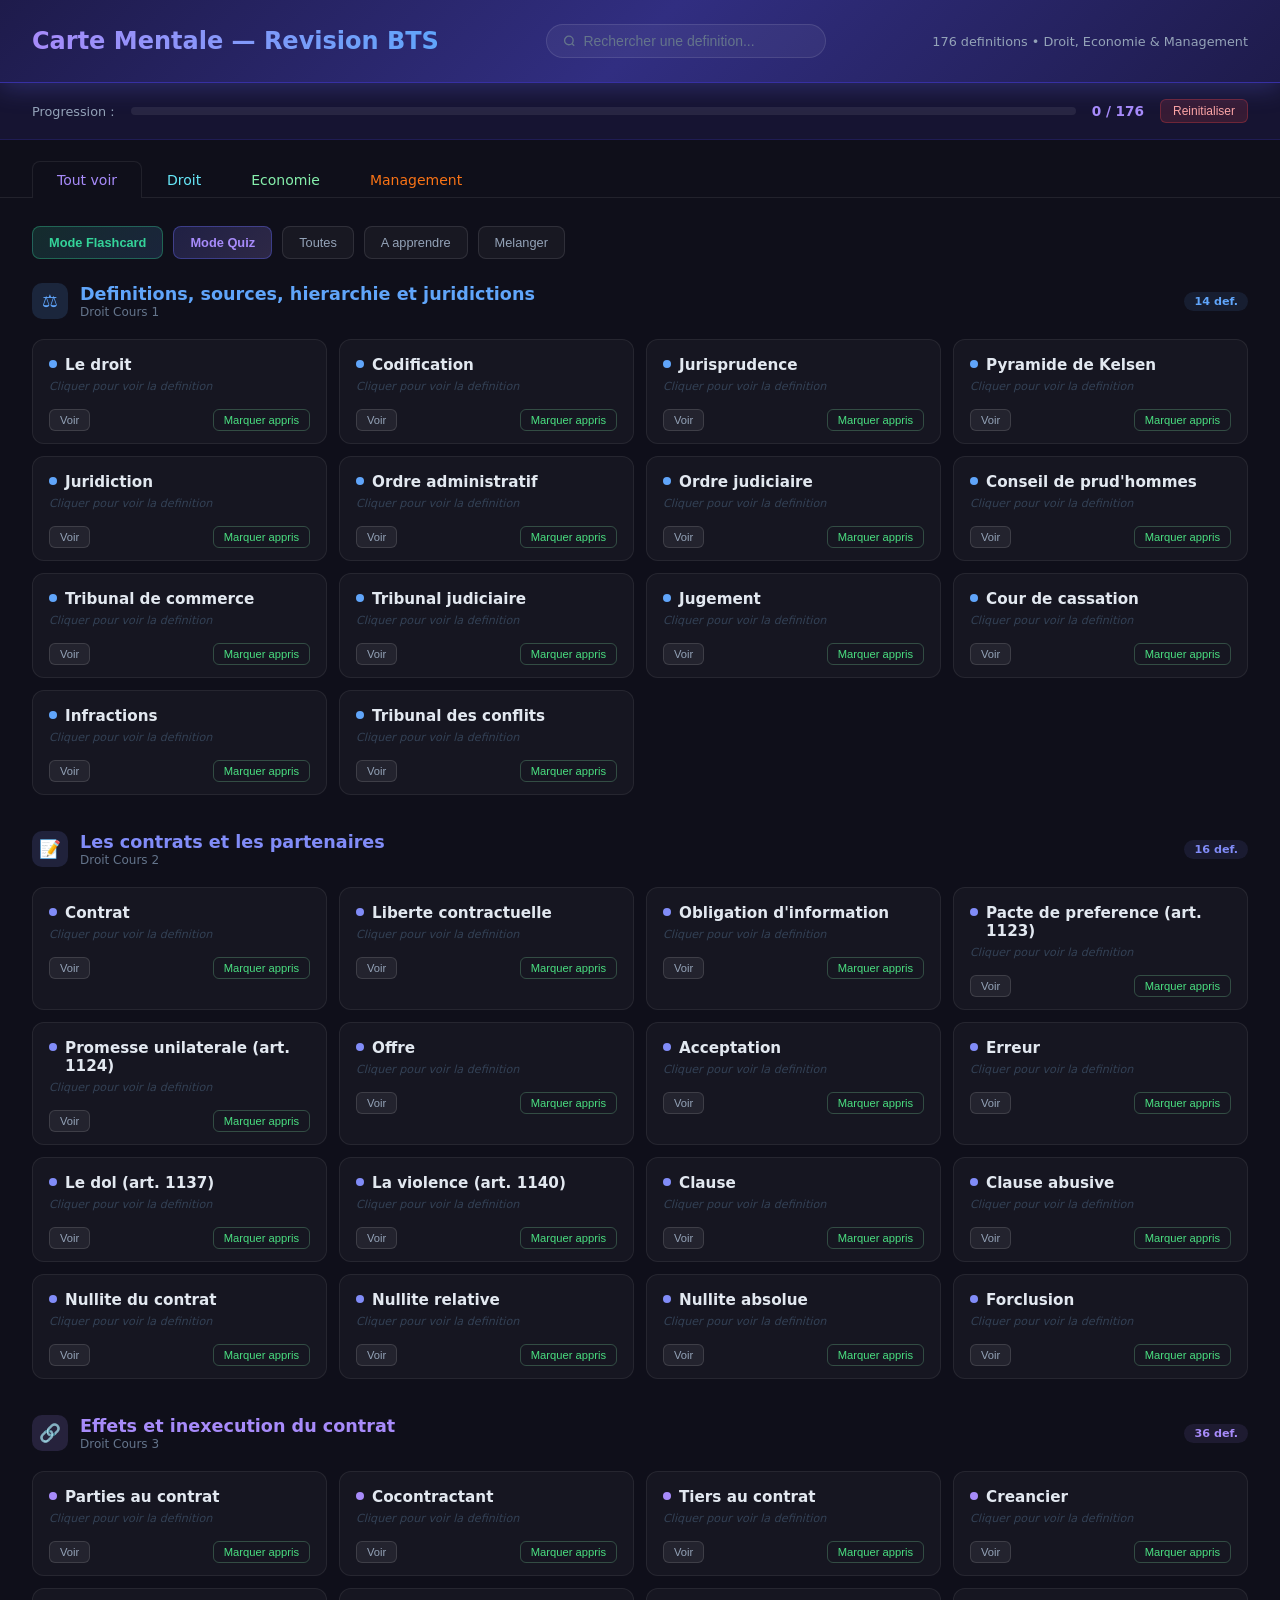
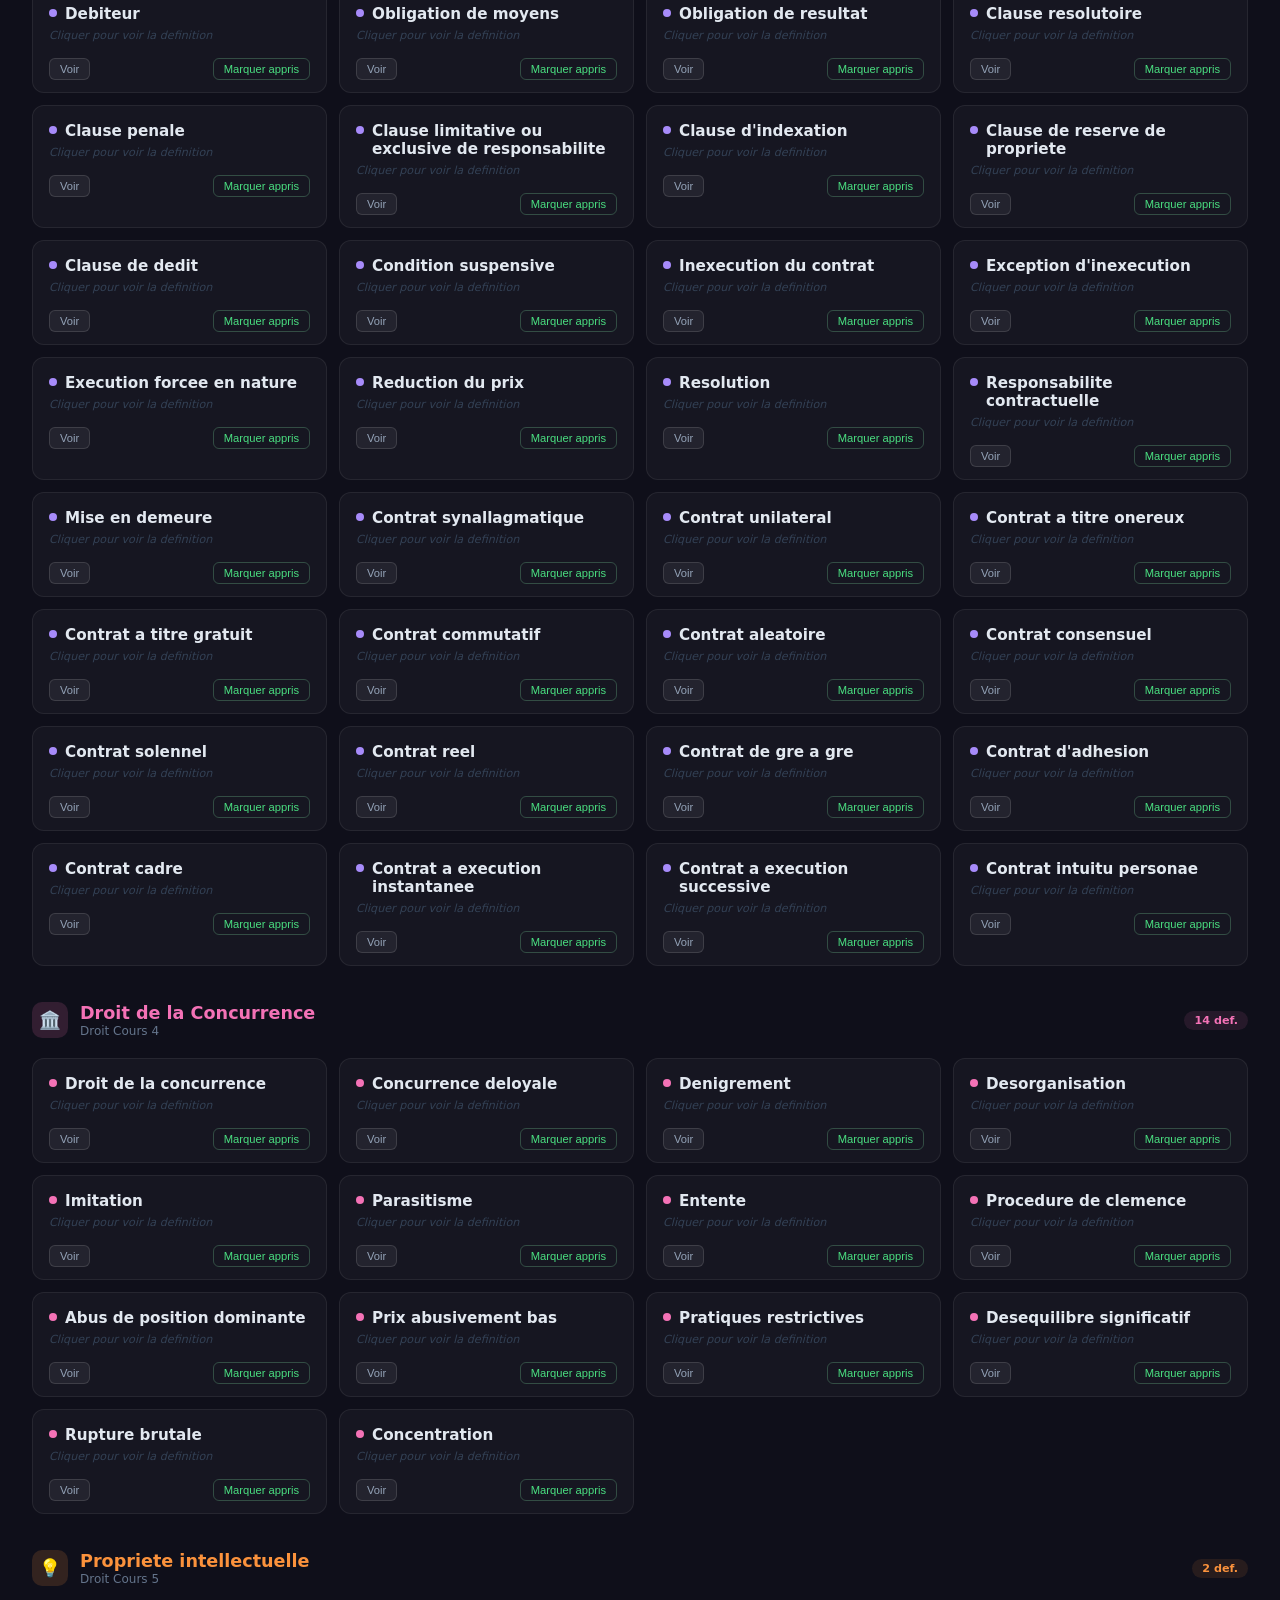
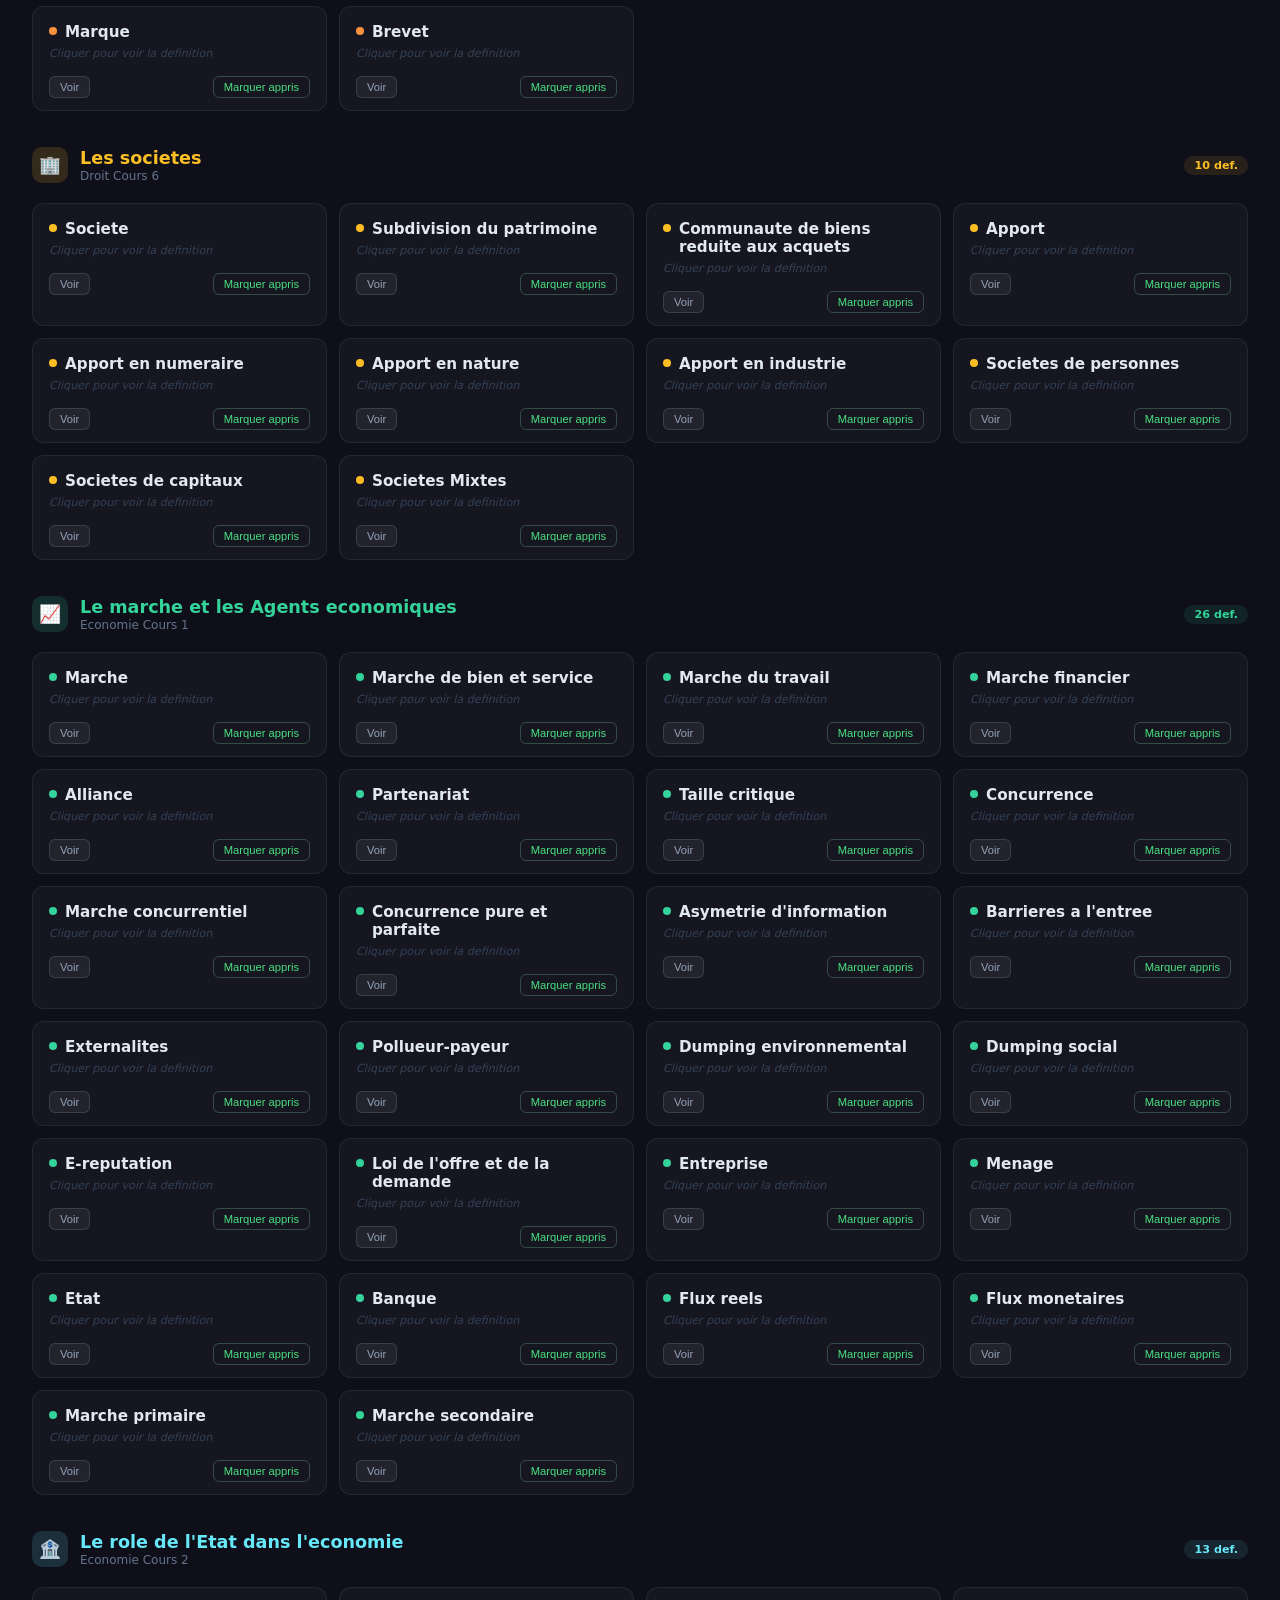
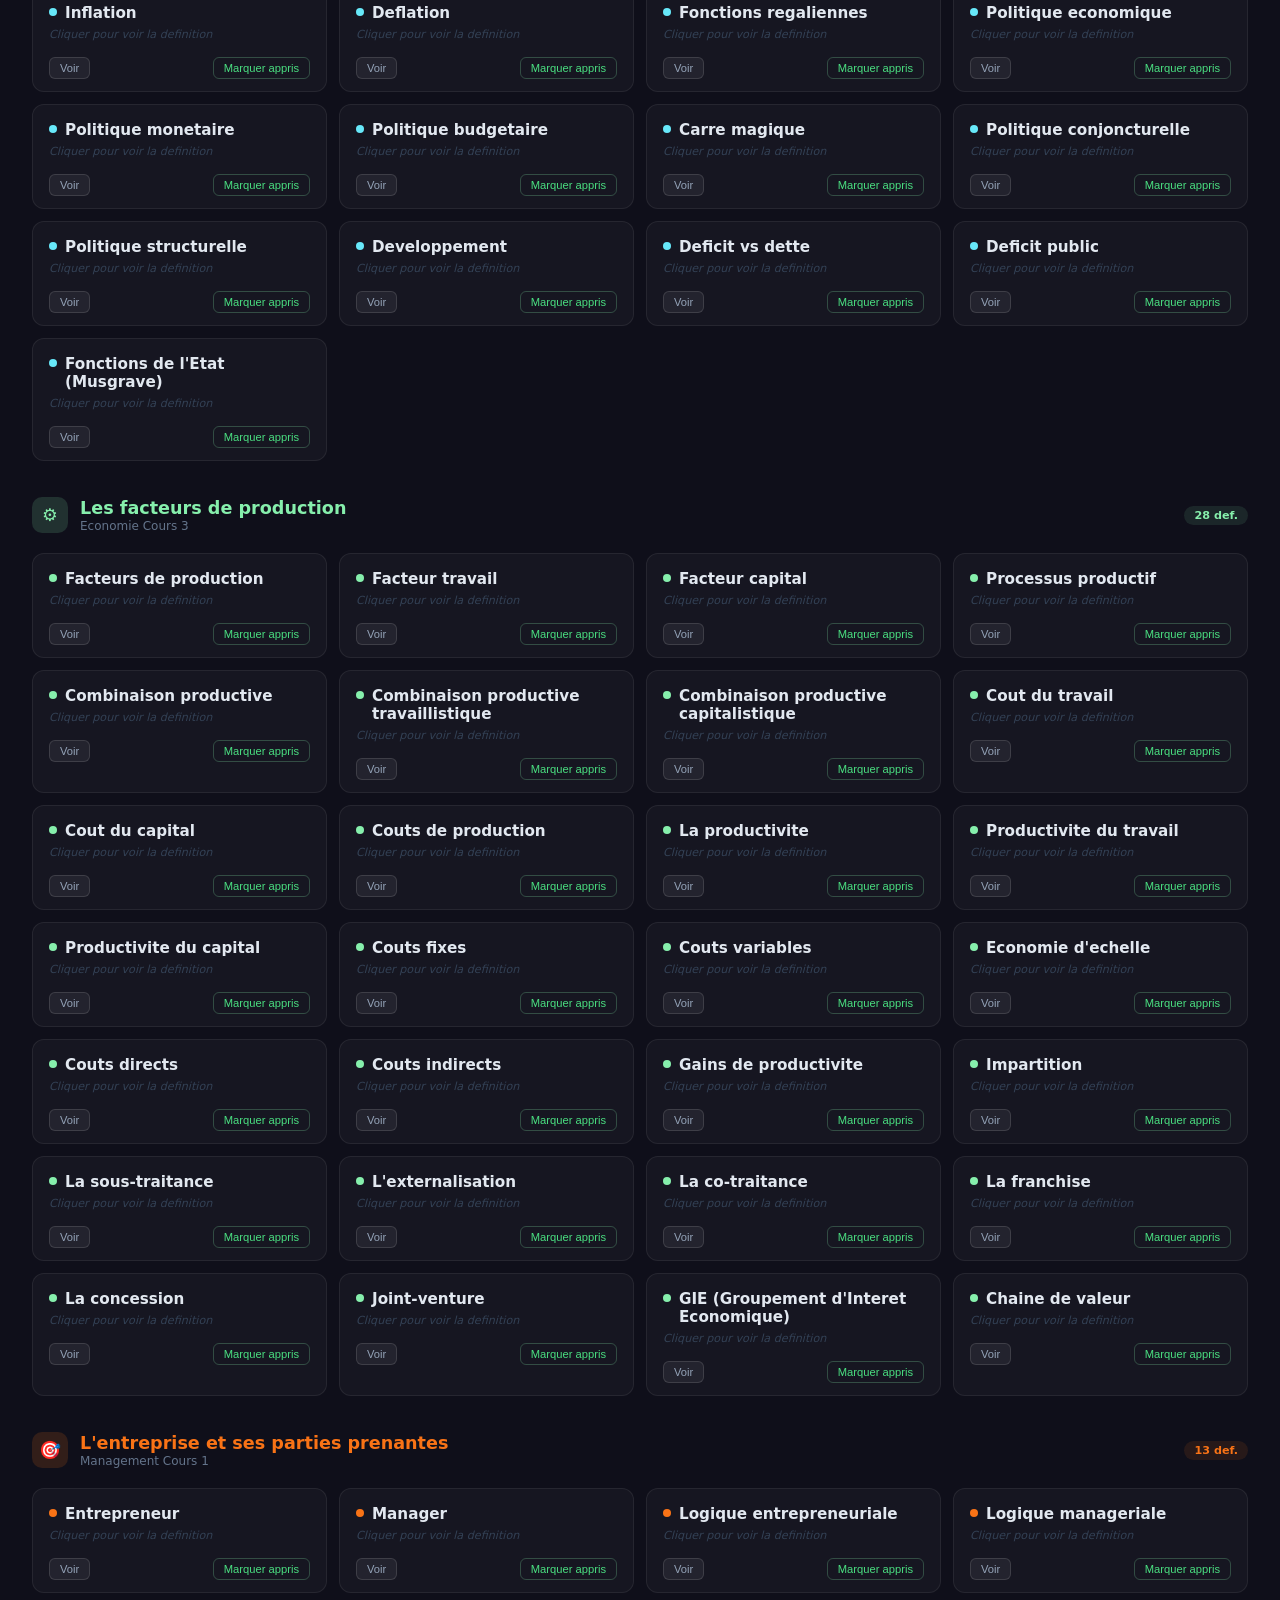
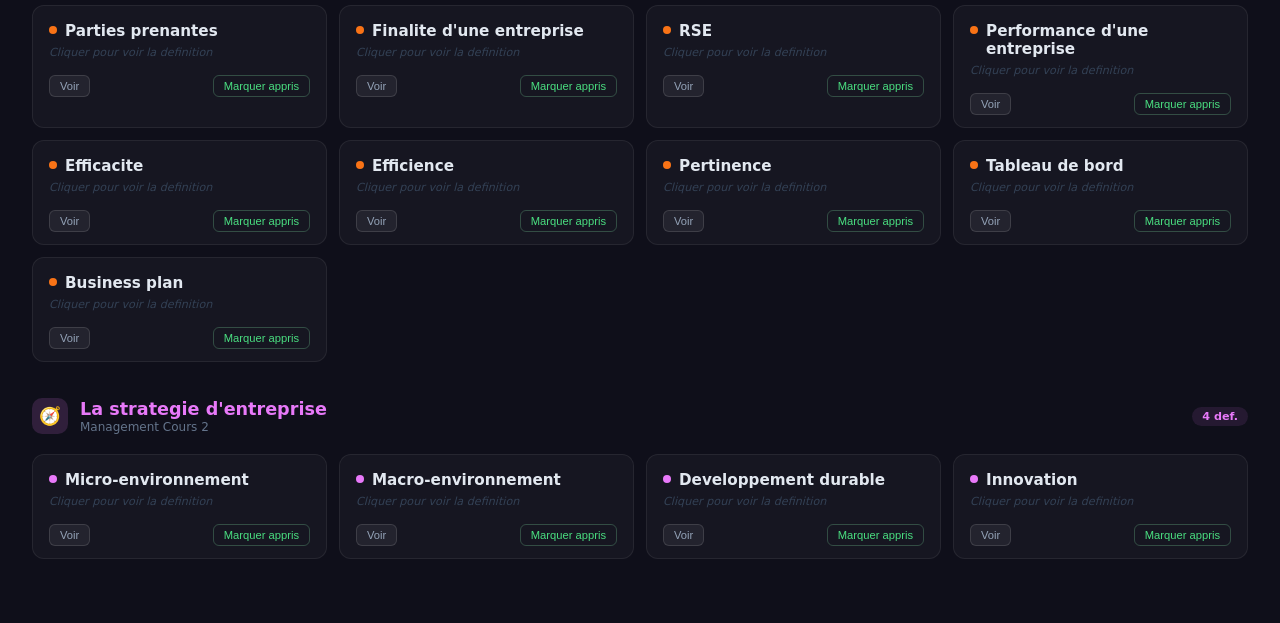
==== index.html @ fcd881ef "Replace all definitions with full 176-def set from PDF (Droit C1-C6, Eco C1-C3, Management C1-C2)" ====
<!DOCTYPE html>
<html lang="fr">
<head>
<meta charset="UTF-8">
<meta name="viewport" content="width=device-width, initial-scale=1.0">
<title>Carte Mentale - Révision</title>
<style>
  * { margin: 0; padding: 0; box-sizing: border-box; }

  body {
    font-family: 'Segoe UI', system-ui, sans-serif;
    background: #0f0f1a;
    color: #e2e8f0;
    min-height: 100vh;
    overflow-x: hidden;
  }

  /* HEADER */
  header {
    background: linear-gradient(135deg, #1e1b4b 0%, #312e81 50%, #1e1b4b 100%);
    padding: 24px 32px;
    border-bottom: 1px solid #3730a3;
    display: flex;
    align-items: center;
    justify-content: space-between;
    position: sticky;
    top: 0;
    z-index: 100;
    box-shadow: 0 4px 24px rgba(99,102,241,0.3);
  }

  header h1 {
    font-size: 1.5rem;
    font-weight: 700;
    background: linear-gradient(90deg, #a78bfa, #60a5fa);
    -webkit-background-clip: text;
    -webkit-text-fill-color: transparent;
    background-clip: text;
  }

  .header-meta {
    font-size: 0.8rem;
    color: #94a3b8;
  }

  .search-bar {
    display: flex;
    align-items: center;
    gap: 8px;
    background: rgba(255,255,255,0.05);
    border: 1px solid rgba(255,255,255,0.1);
    border-radius: 999px;
    padding: 8px 16px;
    width: 280px;
  }

  .search-bar input {
    background: none;
    border: none;
    outline: none;
    color: #e2e8f0;
    font-size: 0.875rem;
    width: 100%;
  }

  .search-bar input::placeholder { color: #64748b; }

  /* PROGRESS BAR */
  .progress-section {
    background: rgba(30,27,75,0.5);
    padding: 16px 32px;
    border-bottom: 1px solid rgba(55,48,163,0.3);
    display: flex;
    align-items: center;
    gap: 16px;
    flex-wrap: wrap;
  }

  .progress-label { font-size: 0.8rem; color: #94a3b8; white-space: nowrap; }

  .progress-bar-wrap {
    flex: 1;
    background: rgba(255,255,255,0.08);
    border-radius: 999px;
    height: 8px;
    min-width: 120px;
  }

  .progress-bar-fill {
    height: 100%;
    border-radius: 999px;
    background: linear-gradient(90deg, #6366f1, #a78bfa);
    transition: width 0.4s ease;
    width: 0%;
  }

  .progress-count {
    font-size: 0.85rem;
    font-weight: 600;
    color: #a78bfa;
    white-space: nowrap;
  }

  .btn-reset {
    background: rgba(239,68,68,0.15);
    border: 1px solid rgba(239,68,68,0.3);
    color: #fca5a5;
    font-size: 0.75rem;
    padding: 4px 12px;
    border-radius: 6px;
    cursor: pointer;
    transition: all 0.2s;
  }

  .btn-reset:hover { background: rgba(239,68,68,0.3); }

  /* TABS */
  .tabs {
    display: flex;
    gap: 0;
    padding: 20px 32px 0;
    border-bottom: 1px solid rgba(255,255,255,0.08);
  }

  .tab {
    padding: 10px 24px;
    font-size: 0.875rem;
    font-weight: 500;
    cursor: pointer;
    border-radius: 8px 8px 0 0;
    color: #64748b;
    border: 1px solid transparent;
    border-bottom: none;
    transition: all 0.2s;
    position: relative;
    bottom: -1px;
  }

  .tab:hover { color: #94a3b8; }

  .tab.active {
    background: #0f0f1a;
    color: #a78bfa;
    border-color: rgba(255,255,255,0.08);
    border-bottom-color: #0f0f1a;
  }

  .tab-droit { color: #67e8f9; }
  .tab-droit.active { color: #67e8f9; }
  .tab-eco { color: #86efac; }
  .tab-eco.active { color: #86efac; }
  .tab-mgmt { color: #f97316; }
  .tab-mgmt.active { color: #f97316; }

  /* MAIN CONTENT */
  .main {
    padding: 28px 32px;
    max-width: 1400px;
    margin: 0 auto;
  }

  /* SECTION HEADERS */
  .section-header {
    display: flex;
    align-items: center;
    gap: 12px;
    margin-bottom: 20px;
    margin-top: 8px;
  }

  .section-icon {
    width: 36px;
    height: 36px;
    border-radius: 10px;
    display: flex;
    align-items: center;
    justify-content: center;
    font-size: 1.1rem;
    flex-shrink: 0;
  }

  .section-title {
    font-size: 1.1rem;
    font-weight: 700;
  }

  .section-sub {
    font-size: 0.75rem;
    color: #64748b;
    margin-top: 1px;
  }

  .section-badge {
    margin-left: auto;
    font-size: 0.7rem;
    padding: 3px 10px;
    border-radius: 999px;
    font-weight: 600;
  }

  /* CARDS GRID */
  .cards-grid {
    display: grid;
    grid-template-columns: repeat(auto-fill, minmax(280px, 1fr));
    gap: 12px;
    margin-bottom: 36px;
  }

  /* CARD */
  .card {
    background: rgba(255,255,255,0.03);
    border: 1px solid rgba(255,255,255,0.07);
    border-radius: 12px;
    cursor: pointer;
    transition: all 0.25s ease;
    position: relative;
    overflow: hidden;
  }

  .card:hover {
    transform: translateY(-2px);
    border-color: rgba(255,255,255,0.15);
    background: rgba(255,255,255,0.06);
  }

  .card.learned {
    border-color: rgba(134,239,172,0.35);
    background: rgba(134,239,172,0.05);
  }

  .card.learned .card-front { opacity: 0.75; }

  .card-front {
    padding: 16px;
  }

  .card-term {
    font-size: 0.95rem;
    font-weight: 700;
    margin-bottom: 4px;
    display: flex;
    align-items: flex-start;
    gap: 8px;
  }

  .card-preview {
    font-size: 0.75rem;
    color: #94a3b8;
    line-height: 1.55;
    margin-top: 8px;
    display: none;
  }

  .card-preview.visible { display: block; }

  .card-reveal-hint {
    font-size: 0.7rem;
    color: #334155;
    margin-top: 6px;
    font-style: italic;
  }

  .card.revealed .card-reveal-hint { display: none; }

  .card-actions {
    display: flex;
    align-items: center;
    justify-content: space-between;
    padding: 0 16px 12px;
  }

  .btn-show {
    font-size: 0.7rem;
    padding: 4px 10px;
    border-radius: 6px;
    border: 1px solid rgba(255,255,255,0.12);
    background: rgba(255,255,255,0.06);
    color: #94a3b8;
    cursor: pointer;
    transition: all 0.2s;
  }

  .btn-show:hover { background: rgba(255,255,255,0.12); color: #e2e8f0; }

  .btn-learned {
    font-size: 0.7rem;
    padding: 4px 10px;
    border-radius: 6px;
    border: 1px solid rgba(134,239,172,0.25);
    background: transparent;
    color: #4ade80;
    cursor: pointer;
    transition: all 0.2s;
  }

  .btn-learned.active {
    background: rgba(134,239,172,0.15);
    border-color: rgba(134,239,172,0.5);
  }

  .btn-learned:hover { background: rgba(134,239,172,0.1); }

  /* MODAL */
  .modal-overlay {
    display: none;
    position: fixed;
    inset: 0;
    background: rgba(0,0,0,0.75);
    z-index: 1000;
    align-items: center;
    justify-content: center;
    padding: 20px;
    backdrop-filter: blur(4px);
  }

  .modal-overlay.open { display: flex; }

  .modal {
    background: #13131f;
    border: 1px solid rgba(255,255,255,0.1);
    border-radius: 20px;
    padding: 32px;
    max-width: 560px;
    width: 100%;
    box-shadow: 0 24px 80px rgba(0,0,0,0.6);
    position: relative;
    animation: modalIn 0.2s ease;
  }

  @keyframes modalIn {
    from { opacity: 0; transform: scale(0.95) translateY(8px); }
    to   { opacity: 1; transform: scale(1) translateY(0); }
  }

  .modal-close {
    position: absolute;
    top: 16px;
    right: 16px;
    background: rgba(255,255,255,0.08);
    border: none;
    color: #94a3b8;
    width: 32px;
    height: 32px;
    border-radius: 8px;
    cursor: pointer;
    font-size: 1.1rem;
    display: flex;
    align-items: center;
    justify-content: center;
    transition: all 0.2s;
  }

  .modal-close:hover { background: rgba(255,255,255,0.15); color: #e2e8f0; }

  .modal-category {
    font-size: 0.7rem;
    font-weight: 600;
    letter-spacing: 0.08em;
    text-transform: uppercase;
    margin-bottom: 10px;
    opacity: 0.7;
  }

  .modal-term {
    font-size: 1.6rem;
    font-weight: 800;
    margin-bottom: 16px;
    line-height: 1.2;
  }

  .modal-divider {
    height: 1px;
    background: rgba(255,255,255,0.07);
    margin-bottom: 16px;
  }

  .modal-def {
    font-size: 0.95rem;
    line-height: 1.75;
    color: #cbd5e1;
  }

  .modal-nav {
    display: flex;
    gap: 10px;
    margin-top: 28px;
  }

  .modal-nav button {
    flex: 1;
    padding: 10px;
    border-radius: 10px;
    border: 1px solid rgba(255,255,255,0.1);
    background: rgba(255,255,255,0.05);
    color: #94a3b8;
    cursor: pointer;
    font-size: 0.8rem;
    transition: all 0.2s;
  }

  .modal-nav button:hover { background: rgba(255,255,255,0.1); color: #e2e8f0; }

  .modal-learned-btn {
    width: 100%;
    margin-top: 10px;
    padding: 12px;
    border-radius: 10px;
    border: 1px solid rgba(134,239,172,0.3);
    background: rgba(134,239,172,0.08);
    color: #4ade80;
    cursor: pointer;
    font-size: 0.875rem;
    font-weight: 600;
    transition: all 0.2s;
  }

  .modal-learned-btn:hover { background: rgba(134,239,172,0.18); }
  .modal-learned-btn.active {
    background: rgba(134,239,172,0.2);
    border-color: rgba(134,239,172,0.6);
  }

  /* QUIZ MODE */
  .quiz-overlay {
    display: none;
    position: fixed;
    inset: 0;
    background: #0a0a14;
    z-index: 2000;
    flex-direction: column;
    align-items: center;
    justify-content: center;
    padding: 20px;
  }

  .quiz-overlay.open { display: flex; }

  .quiz-box {
    background: #13131f;
    border: 1px solid rgba(255,255,255,0.08);
    border-radius: 20px;
    padding: 40px;
    max-width: 600px;
    width: 100%;
    text-align: center;
  }

  .quiz-counter {
    font-size: 0.75rem;
    color: #64748b;
    margin-bottom: 24px;
  }

  .quiz-question {
    font-size: 1.5rem;
    font-weight: 800;
    margin-bottom: 32px;
    line-height: 1.3;
  }

  .quiz-options {
    display: grid;
    grid-template-columns: 1fr 1fr;
    gap: 12px;
    margin-bottom: 24px;
  }

  .quiz-option {
    padding: 14px;
    border-radius: 12px;
    border: 1px solid rgba(255,255,255,0.1);
    background: rgba(255,255,255,0.04);
    color: #cbd5e1;
    cursor: pointer;
    font-size: 0.82rem;
    line-height: 1.4;
    text-align: left;
    transition: all 0.2s;
  }

  .quiz-option:hover:not(.disabled) { background: rgba(255,255,255,0.1); border-color: rgba(255,255,255,0.2); }
  .quiz-option.correct { background: rgba(74,222,128,0.2); border-color: #4ade80; color: #bbf7d0; }
  .quiz-option.wrong   { background: rgba(248,113,113,0.2); border-color: #f87171; color: #fecaca; }
  .quiz-option.disabled { cursor: default; }

  .quiz-skip {
    background: none;
    border: 1px solid rgba(255,255,255,0.1);
    color: #64748b;
    padding: 8px 20px;
    border-radius: 8px;
    cursor: pointer;
    font-size: 0.8rem;
    transition: all 0.2s;
  }

  .quiz-skip:hover { background: rgba(255,255,255,0.06); color: #94a3b8; }

  .quiz-close-btn {
    position: fixed;
    top: 20px;
    right: 20px;
    background: rgba(255,255,255,0.08);
    border: 1px solid rgba(255,255,255,0.1);
    color: #94a3b8;
    padding: 8px 14px;
    border-radius: 8px;
    cursor: pointer;
    font-size: 0.8rem;
    transition: all 0.2s;
  }

  .quiz-close-btn:hover { background: rgba(255,255,255,0.15); color: #e2e8f0; }

  .quiz-result {
    display: none;
    text-align: center;
  }

  .quiz-result.show { display: block; }

  .quiz-score {
    font-size: 4rem;
    font-weight: 900;
    background: linear-gradient(90deg, #a78bfa, #60a5fa);
    -webkit-background-clip: text;
    -webkit-text-fill-color: transparent;
    background-clip: text;
    margin-bottom: 8px;
  }

  .quiz-result-label {
    color: #94a3b8;
    margin-bottom: 28px;
    font-size: 0.9rem;
  }

  .quiz-result-btns { display: flex; gap: 10px; justify-content: center; }

  .btn-primary {
    padding: 12px 24px;
    border-radius: 10px;
    background: linear-gradient(135deg, #6366f1, #a78bfa);
    border: none;
    color: white;
    font-size: 0.875rem;
    font-weight: 600;
    cursor: pointer;
    transition: opacity 0.2s;
  }

  .btn-primary:hover { opacity: 0.85; }

  .btn-secondary {
    padding: 12px 24px;
    border-radius: 10px;
    background: rgba(255,255,255,0.06);
    border: 1px solid rgba(255,255,255,0.1);
    color: #94a3b8;
    font-size: 0.875rem;
    cursor: pointer;
    transition: all 0.2s;
  }

  .btn-secondary:hover { background: rgba(255,255,255,0.12); color: #e2e8f0; }

  /* TOOLBAR */
  .toolbar {
    display: flex;
    gap: 10px;
    margin-bottom: 24px;
    align-items: center;
    flex-wrap: wrap;
  }

  .toolbar-btn {
    padding: 8px 16px;
    border-radius: 8px;
    border: 1px solid rgba(255,255,255,0.1);
    background: rgba(255,255,255,0.04);
    color: #94a3b8;
    font-size: 0.8rem;
    cursor: pointer;
    transition: all 0.2s;
  }

  .toolbar-btn:hover { background: rgba(255,255,255,0.1); color: #e2e8f0; }

  .toolbar-btn.quiz-btn {
    background: linear-gradient(135deg, rgba(99,102,241,0.2), rgba(167,139,250,0.2));
    border-color: rgba(99,102,241,0.4);
    color: #a78bfa;
    font-weight: 600;
  }

  .toolbar-btn.quiz-btn:hover {
    background: linear-gradient(135deg, rgba(99,102,241,0.35), rgba(167,139,250,0.35));
  }

  .filter-dots {
    display: flex;
    gap: 6px;
    margin-left: auto;
  }

  .filter-dot {
    width: 10px;
    height: 10px;
    border-radius: 50%;
    cursor: pointer;
    opacity: 0.4;
    transition: opacity 0.2s;
  }

  .filter-dot.active { opacity: 1; }

  /* CATEGORY COLORS */
  .cat-droit-contrat    { --cat: #60a5fa; }
  .cat-droit-concurrence{ --cat: #f472b6; }
  .cat-droit-structure  { --cat: #fb923c; }
  .cat-eco-marche       { --cat: #34d399; }
  .cat-eco-etat         { --cat: #fbbf24; }
  .cat-eco-env          { --cat: #a78bfa; }
  .cat-eco-prod         { --cat: #67e8f9; }

  .card-dot {
    width: 8px;
    height: 8px;
    border-radius: 50%;
    background: var(--cat, #64748b);
    flex-shrink: 0;
    margin-top: 4px;
  }

  .learned-check {
    position: absolute;
    top: 10px;
    right: 10px;
    width: 18px;
    height: 18px;
    border-radius: 50%;
    background: rgba(74,222,128,0.2);
    border: 1px solid #4ade80;
    display: none;
    align-items: center;
    justify-content: center;
    font-size: 0.65rem;
    color: #4ade80;
  }

  .card.learned .learned-check { display: flex; }

  /* SECTION GROUP */
  .section-group { margin-bottom: 8px; }

  /* HIDDEN */
  .tab-panel { display: none; }
  .tab-panel.active { display: block; }

  /* FILTER INDICATOR */
  .filter-bar {
    display: flex;
    gap: 8px;
    margin-bottom: 20px;
    flex-wrap: wrap;
  }

  .filter-chip {
    padding: 5px 14px;
    border-radius: 999px;
    font-size: 0.72rem;
    font-weight: 600;
    cursor: pointer;
    border: 1px solid transparent;
    transition: all 0.2s;
    opacity: 0.55;
  }

  .filter-chip.active { opacity: 1; }

  /* HIGHLIGHT */
  mark {
    background: rgba(167,139,250,0.35);
    color: inherit;
    border-radius: 2px;
  }

  /* FLASHCARD MODE */
  .fc-overlay {
    display: none;
    position: fixed;
    inset: 0;
    background: #08080f;
    z-index: 3000;
    flex-direction: column;
    align-items: center;
    justify-content: center;
    padding: 20px;
  }
  .fc-overlay.open { display: flex; }

  .fc-header {
    position: fixed;
    top: 0; left: 0; right: 0;
    display: flex;
    align-items: center;
    justify-content: space-between;
    padding: 16px 24px;
    background: rgba(8,8,15,0.9);
    border-bottom: 1px solid rgba(255,255,255,0.06);
    backdrop-filter: blur(8px);
    z-index: 1;
  }

  .fc-title {
    font-size: 0.85rem;
    font-weight: 600;
    color: #64748b;
  }

  .fc-counter {
    font-size: 0.85rem;
    font-weight: 700;
    color: #a78bfa;
  }

  .fc-close {
    background: rgba(255,255,255,0.07);
    border: 1px solid rgba(255,255,255,0.1);
    color: #94a3b8;
    padding: 6px 14px;
    border-radius: 8px;
    cursor: pointer;
    font-size: 0.8rem;
    transition: all 0.2s;
  }
  .fc-close:hover { background: rgba(255,255,255,0.14); color: #e2e8f0; }

  .fc-hint {
    font-size: 0.72rem;
    color: #334155;
    margin-bottom: 20px;
    letter-spacing: 0.05em;
  }

  /* 3D FLIP CARD */
  .fc-scene {
    perspective: 1000px;
    width: min(560px, 90vw);
    height: min(300px, 50vh);
    margin-bottom: 28px;
    cursor: pointer;
  }

  .fc-card {
    width: 100%;
    height: 100%;
    position: relative;
    transform-style: preserve-3d;
    transition: transform 0.55s cubic-bezier(0.4,0,0.2,1);
  }

  .fc-card.flipped { transform: rotateY(180deg); }

  .fc-face {
    position: absolute;
    inset: 0;
    backface-visibility: hidden;
    -webkit-backface-visibility: hidden;
    border-radius: 20px;
    display: flex;
    flex-direction: column;
    align-items: center;
    justify-content: center;
    padding: 32px;
    text-align: center;
    border: 1px solid rgba(255,255,255,0.08);
  }

  .fc-front {
    background: linear-gradient(135deg, #13131f 0%, #1a1a2e 100%);
  }

  .fc-back {
    background: linear-gradient(135deg, #0f1a2e 0%, #0a1628 100%);
    transform: rotateY(180deg);
  }

  .fc-face-label {
    font-size: 0.65rem;
    font-weight: 700;
    letter-spacing: 0.1em;
    text-transform: uppercase;
    color: #334155;
    margin-bottom: 16px;
  }

  .fc-term {
    font-size: clamp(1.4rem, 4vw, 2rem);
    font-weight: 800;
    line-height: 1.2;
    color: #f1f5f9;
  }

  .fc-cat-badge {
    margin-top: 16px;
    font-size: 0.7rem;
    padding: 4px 12px;
    border-radius: 999px;
    font-weight: 600;
    opacity: 0.7;
  }

  .fc-def {
    font-size: clamp(0.85rem, 2vw, 1rem);
    line-height: 1.7;
    color: #cbd5e1;
  }

  .fc-flip-icon {
    position: absolute;
    bottom: 14px;
    right: 18px;
    font-size: 1rem;
    opacity: 0.2;
  }

  /* PROGRESS DOTS */
  .fc-progress-wrap {
    display: flex;
    gap: 4px;
    margin-bottom: 24px;
    flex-wrap: wrap;
    justify-content: center;
    max-width: 560px;
  }

  .fc-dot {
    width: 6px;
    height: 6px;
    border-radius: 50%;
    background: rgba(255,255,255,0.1);
    transition: background 0.3s;
  }
  .fc-dot.seen     { background: rgba(167,139,250,0.5); }
  .fc-dot.current  { background: #a78bfa; width: 14px; border-radius: 3px; }
  .fc-dot.ok       { background: #4ade80; }

  /* ACTION BUTTONS */
  .fc-actions {
    display: flex;
    gap: 10px;
    flex-wrap: wrap;
    justify-content: center;
    max-width: 560px;
    width: 100%;
  }

  .fc-btn {
    flex: 1;
    min-width: 100px;
    padding: 13px 16px;
    border-radius: 12px;
    border: 1px solid rgba(255,255,255,0.1);
    background: rgba(255,255,255,0.04);
    color: #94a3b8;
    font-size: 0.82rem;
    font-weight: 500;
    cursor: pointer;
    transition: all 0.2s;
    display: flex;
    align-items: center;
    justify-content: center;
    gap: 6px;
  }
  .fc-btn:hover { background: rgba(255,255,255,0.1); color: #e2e8f0; }

  .fc-btn-learned {
    border-color: rgba(74,222,128,0.3);
    color: #4ade80;
  }
  .fc-btn-learned:hover { background: rgba(74,222,128,0.12); }
  .fc-btn-learned.active {
    background: rgba(74,222,128,0.15);
    border-color: rgba(74,222,128,0.55);
  }

  .fc-btn-next {
    border-color: rgba(99,102,241,0.4);
    background: linear-gradient(135deg, rgba(99,102,241,0.12), rgba(167,139,250,0.12));
    color: #a78bfa;
    font-weight: 700;
  }
  .fc-btn-next:hover {
    background: linear-gradient(135deg, rgba(99,102,241,0.25), rgba(167,139,250,0.25));
    color: #c4b5fd;
  }

  .fc-filter-row {
    display: flex;
    gap: 8px;
    margin-bottom: 20px;
    flex-wrap: wrap;
    justify-content: center;
  }

  .fc-filter-chip {
    padding: 5px 14px;
    border-radius: 999px;
    font-size: 0.72rem;
    font-weight: 600;
    cursor: pointer;
    border: 1px solid rgba(255,255,255,0.1);
    background: rgba(255,255,255,0.04);
    color: #64748b;
    transition: all 0.2s;
  }
  .fc-filter-chip.active {
    background: rgba(167,139,250,0.15);
    border-color: rgba(167,139,250,0.4);
    color: #a78bfa;
  }

  @media (max-width: 640px) {
    header { flex-direction: column; gap: 12px; align-items: flex-start; }
    .search-bar { width: 100%; }
    .tabs { padding: 16px 16px 0; overflow-x: auto; }
    .main { padding: 20px 16px; }
    .quiz-options { grid-template-columns: 1fr; }
    .modal { padding: 24px; }
    .modal-term { font-size: 1.3rem; }
    .fc-scene { height: min(260px, 45vh); }
    .fc-actions { gap: 8px; }
    .fc-btn { min-width: 80px; font-size: 0.78rem; padding: 11px 10px; }
  }
</style>
</head>
<body>

<header>
  <h1>Carte Mentale &mdash; Revision BTS</h1>
  <div class="search-bar">
    <svg width="14" height="14" viewBox="0 0 24 24" fill="none" stroke="#64748b" stroke-width="2.5"><circle cx="11" cy="11" r="8"/><path d="m21 21-4.35-4.35"/></svg>
    <input type="text" id="searchInput" placeholder="Rechercher une definition...">
  </div>
  <div class="header-meta">176 definitions &bull; Droit, Economie &amp; Management</div>
</header>

<div class="progress-section">
  <span class="progress-label">Progression :</span>
  <div class="progress-bar-wrap">
    <div class="progress-bar-fill" id="progressFill"></div>
  </div>
  <span class="progress-count" id="progressCount">0 / 176</span>
  <button class="btn-reset" onclick="resetProgress()">Reinitialiser</button>
</div>

<div class="tabs">
  <div class="tab active" data-tab="all">Tout voir</div>
  <div class="tab tab-droit" data-tab="droit">Droit</div>
  <div class="tab tab-eco" data-tab="eco">Economie</div>
  <div class="tab tab-mgmt" data-tab="mgmt">Management</div>
</div>

<div class="main">

  <!-- TOOLBAR -->
  <div class="toolbar">
    <button class="toolbar-btn quiz-btn" onclick="startFlashcard()" style="background:linear-gradient(135deg,rgba(52,211,153,0.15),rgba(96,165,250,0.15));border-color:rgba(52,211,153,0.35);color:#34d399;">Mode Flashcard</button>
    <button class="toolbar-btn quiz-btn" onclick="startQuiz()">Mode Quiz</button>
    <button class="toolbar-btn" onclick="filterLearned(false)">Toutes</button>
    <button class="toolbar-btn" onclick="filterLearned(true)">A apprendre</button>
    <button class="toolbar-btn" onclick="shuffleCards()">Melanger</button>
  </div>

  <div id="searchResults" style="display:none; margin-bottom: 24px;">
    <div class="section-header">
      <div class="section-icon" style="background: rgba(167,139,250,0.15);">🔍</div>
      <div>
        <div class="section-title" style="color: #a78bfa;">Resultats de recherche</div>
        <div class="section-sub" id="searchCount"></div>
      </div>
    </div>
    <div class="cards-grid" id="searchGrid"></div>
  </div>

  <div id="mainContent">

  <div class="section-group" id="group-droit-c1">
    <div class="section-header">
      <div class="section-icon" style="background:rgba(96,165,250,0.15);color:#60a5fa;">⚖️</div>
      <div>
        <div class="section-title" style="color:#60a5fa;">Definitions, sources, hierarchie et juridictions</div>
        <div class="section-sub">Droit Cours 1</div>
      </div>
      <span class="section-badge" style="background:rgba(96,165,250,0.1);color:#60a5fa;">14 def.</span>
    </div>
    <div class="cards-grid" id="grid-droit-c1"></div>
  </div>

  <div class="section-group" id="group-droit-c2">
    <div class="section-header">
      <div class="section-icon" style="background:rgba(129,140,248,0.15);color:#818cf8;">📝</div>
      <div>
        <div class="section-title" style="color:#818cf8;">Les contrats et les partenaires</div>
        <div class="section-sub">Droit Cours 2</div>
      </div>
      <span class="section-badge" style="background:rgba(129,140,248,0.1);color:#818cf8;">16 def.</span>
    </div>
    <div class="cards-grid" id="grid-droit-c2"></div>
  </div>

  <div class="section-group" id="group-droit-c3">
    <div class="section-header">
      <div class="section-icon" style="background:rgba(167,139,250,0.15);color:#a78bfa;">🔗</div>
      <div>
        <div class="section-title" style="color:#a78bfa;">Effets et inexecution du contrat</div>
        <div class="section-sub">Droit Cours 3</div>
      </div>
      <span class="section-badge" style="background:rgba(167,139,250,0.1);color:#a78bfa;">36 def.</span>
    </div>
    <div class="cards-grid" id="grid-droit-c3"></div>
  </div>

  <div class="section-group" id="group-droit-c4">
    <div class="section-header">
      <div class="section-icon" style="background:rgba(244,114,182,0.15);color:#f472b6;">🏛️</div>
      <div>
        <div class="section-title" style="color:#f472b6;">Droit de la Concurrence</div>
        <div class="section-sub">Droit Cours 4</div>
      </div>
      <span class="section-badge" style="background:rgba(244,114,182,0.1);color:#f472b6;">14 def.</span>
    </div>
    <div class="cards-grid" id="grid-droit-c4"></div>
  </div>

  <div class="section-group" id="group-droit-c5">
    <div class="section-header">
      <div class="section-icon" style="background:rgba(251,146,60,0.15);color:#fb923c;">💡</div>
      <div>
        <div class="section-title" style="color:#fb923c;">Propriete intellectuelle</div>
        <div class="section-sub">Droit Cours 5</div>
      </div>
      <span class="section-badge" style="background:rgba(251,146,60,0.1);color:#fb923c;">2 def.</span>
    </div>
    <div class="cards-grid" id="grid-droit-c5"></div>
  </div>

  <div class="section-group" id="group-droit-c6">
    <div class="section-header">
      <div class="section-icon" style="background:rgba(251,191,36,0.15);color:#fbbf24;">🏢</div>
      <div>
        <div class="section-title" style="color:#fbbf24;">Les societes</div>
        <div class="section-sub">Droit Cours 6</div>
      </div>
      <span class="section-badge" style="background:rgba(251,191,36,0.1);color:#fbbf24;">10 def.</span>
    </div>
    <div class="cards-grid" id="grid-droit-c6"></div>
  </div>

  <div class="section-group" id="group-eco-c1">
    <div class="section-header">
      <div class="section-icon" style="background:rgba(52,211,153,0.15);color:#34d399;">📈</div>
      <div>
        <div class="section-title" style="color:#34d399;">Le marche et les Agents economiques</div>
        <div class="section-sub">Economie Cours 1</div>
      </div>
      <span class="section-badge" style="background:rgba(52,211,153,0.1);color:#34d399;">26 def.</span>
    </div>
    <div class="cards-grid" id="grid-eco-c1"></div>
  </div>

  <div class="section-group" id="group-eco-c2">
    <div class="section-header">
      <div class="section-icon" style="background:rgba(103,232,249,0.15);color:#67e8f9;">🏦</div>
      <div>
        <div class="section-title" style="color:#67e8f9;">Le role de l'Etat dans l'economie</div>
        <div class="section-sub">Economie Cours 2</div>
      </div>
      <span class="section-badge" style="background:rgba(103,232,249,0.1);color:#67e8f9;">13 def.</span>
    </div>
    <div class="cards-grid" id="grid-eco-c2"></div>
  </div>

  <div class="section-group" id="group-eco-c3">
    <div class="section-header">
      <div class="section-icon" style="background:rgba(134,239,172,0.15);color:#86efac;">⚙️</div>
      <div>
        <div class="section-title" style="color:#86efac;">Les facteurs de production</div>
        <div class="section-sub">Economie Cours 3</div>
      </div>
      <span class="section-badge" style="background:rgba(134,239,172,0.1);color:#86efac;">28 def.</span>
    </div>
    <div class="cards-grid" id="grid-eco-c3"></div>
  </div>

  <div class="section-group" id="group-mgmt-c1">
    <div class="section-header">
      <div class="section-icon" style="background:rgba(249,115,22,0.15);color:#f97316;">🎯</div>
      <div>
        <div class="section-title" style="color:#f97316;">L'entreprise et ses parties prenantes</div>
        <div class="section-sub">Management Cours 1</div>
      </div>
      <span class="section-badge" style="background:rgba(249,115,22,0.1);color:#f97316;">13 def.</span>
    </div>
    <div class="cards-grid" id="grid-mgmt-c1"></div>
  </div>

  <div class="section-group" id="group-mgmt-c2">
    <div class="section-header">
      <div class="section-icon" style="background:rgba(232,121,249,0.15);color:#e879f9;">🧭</div>
      <div>
        <div class="section-title" style="color:#e879f9;">La strategie d'entreprise</div>
        <div class="section-sub">Management Cours 2</div>
      </div>
      <span class="section-badge" style="background:rgba(232,121,249,0.1);color:#e879f9;">4 def.</span>
    </div>
    <div class="cards-grid" id="grid-mgmt-c2"></div>
  </div>

  </div><!-- /mainContent -->
</div>

<!-- MODAL -->
<div class="modal-overlay" id="modalOverlay" onclick="if(event.target===this)closeModal()">
  <div class="modal">
    <button class="modal-close" onclick="closeModal()">&#x2715;</button>
    <div class="modal-category" id="modalCategory"></div>
    <div class="modal-term" id="modalTerm"></div>
    <div class="modal-divider"></div>
    <div class="modal-def" id="modalDef"></div>
    <div class="modal-nav">
      <button onclick="modalNav(-1)">&#8592; Precedent</button>
      <button onclick="modalNav(1)">Suivant &#8594;</button>
    </div>
    <button class="modal-learned-btn" id="modalLearnedBtn" onclick="toggleLearnedModal()">Marquer comme appris</button>
  </div>
</div>

<!-- QUIZ -->
<div class="quiz-overlay" id="quizOverlay">
  <button class="quiz-close-btn" onclick="closeQuiz()">Fermer le Quiz</button>
  <div class="quiz-box" id="quizBox">
    <div id="quizQuestions">
      <div class="quiz-counter" id="quizCounter"></div>
      <div class="quiz-question" id="quizQuestion"></div>
      <div class="quiz-options" id="quizOptions"></div>
      <button class="quiz-skip" onclick="nextQuestion()">Passer</button>
    </div>
    <div class="quiz-result" id="quizResult">
      <div class="quiz-score" id="quizScore"></div>
      <div class="quiz-result-label" id="quizResultLabel"></div>
      <div class="quiz-result-btns">
        <button class="btn-primary" onclick="restartQuiz()">Recommencer</button>
        <button class="btn-secondary" onclick="closeQuiz()">Retour</button>
      </div>
    </div>
  </div>
</div>

<!-- FLASHCARD -->
<div class="fc-overlay" id="fcOverlay">
  <div class="fc-header">
    <span class="fc-title">Mode Flashcard</span>
    <span class="fc-counter" id="fcCounter">1 / 176</span>
    <button class="fc-close" onclick="closeFlashcard()">Fermer</button>
  </div>

  <div class="fc-filter-row" id="fcFilterRow">
    <button class="fc-filter-chip active" data-fc-filter="all" onclick="setFcFilter('all')">Toutes</button>
    <button class="fc-filter-chip" data-fc-filter="droit" onclick="setFcFilter('droit')" style="color:#67e8f9">Droit</button>
    <button class="fc-filter-chip" data-fc-filter="eco" onclick="setFcFilter('eco')" style="color:#86efac">Economie</button>
    <button class="fc-filter-chip" data-fc-filter="mgmt" onclick="setFcFilter('mgmt')" style="color:#f97316">Management</button>
    <button class="fc-filter-chip" data-fc-filter="todo" onclick="setFcFilter('todo')" style="color:#fbbf24">A apprendre</button>
  </div>

  <div class="fc-progress-wrap" id="fcDots"></div>

  <p class="fc-hint">Cliquer sur la carte pour retourner</p>

  <div class="fc-scene" onclick="fcFlip()">
    <div class="fc-card" id="fcCard">
      <div class="fc-face fc-front">
        <div class="fc-face-label">Terme a definir</div>
        <div class="fc-term" id="fcTerm"></div>
        <div class="fc-cat-badge" id="fcCatBadge"></div>
        <div class="fc-flip-icon">&#8635;</div>
      </div>
      <div class="fc-face fc-back">
        <div class="fc-face-label">Definition</div>
        <div class="fc-def" id="fcDef"></div>
        <div class="fc-flip-icon">&#8635;</div>
      </div>
    </div>
  </div>

  <div class="fc-actions">
    <button class="fc-btn" onclick="fcGo(-1)">&#8592; Precedent</button>
    <button class="fc-btn fc-btn-learned" id="fcLearnedBtn" onclick="fcToggleLearned()">Appris</button>
    <button class="fc-btn" onclick="fcGoRandom()"><svg width="14" height="14" viewBox="0 0 24 24" fill="none" stroke="currentColor" stroke-width="2.2" stroke-linecap="round" stroke-linejoin="round"><polyline points="16 3 21 3 21 8"/><line x1="4" y1="20" x2="21" y2="3"/><polyline points="21 16 21 21 16 21"/><line x1="15" y1="15" x2="21" y2="21"/></svg> Aleatoire</button>
    <button class="fc-btn fc-btn-next" onclick="fcGo(1)">Suivant &#8594;</button>
  </div>
</div>

<script>
const DATA = [
  // DROIT C1 - Sources, hierarchie, juridictions
  { id:1,   term:"Le droit",                     cat:"droit-c1", color:"#60a5fa", def:"Ce sont des regles qui regissent notre societe afin de l'organiser. Ces regles encadrent les rapports entre les personnes, qu'il s'agisse de personnes physiques (les individus) ou de personnes morales (comme les societes, associations ou institutions)." },
  { id:2,   term:"Codification",                 cat:"droit-c1", color:"#60a5fa", def:"Les regles de droit sont rassemblees dans des ouvrages appeles codes (ex. Code civil, Code du travail)." },
  { id:3,   term:"Jurisprudence",                cat:"droit-c1", color:"#60a5fa", def:"Ensemble des decisions des juges sur un point de droit donne." },
  { id:4,   term:"Pyramide de Kelsen",           cat:"droit-c1", color:"#60a5fa", def:"Modele de la hierarchie des normes : ce qui est en dessous doit etre conforme a ce qui est au dessus." },
  { id:5,   term:"Juridiction",                  cat:"droit-c1", color:"#60a5fa", def:"Une juridiction est un tribunal ou une cour, c'est-a-dire une instance chargee de rendre la justice en France." },
  { id:6,   term:"Ordre administratif",          cat:"droit-c1", color:"#60a5fa", def:"L'ordre administratif est competent pour trancher les litiges entre les particuliers et l'administration." },
  { id:7,   term:"Ordre judiciaire",             cat:"droit-c1", color:"#60a5fa", def:"L'ordre judiciaire concerne les litiges entre personnes physiques ou morales (matiere civile et penale)." },
  { id:8,   term:"Conseil de prud'hommes",       cat:"droit-c1", color:"#60a5fa", def:"Regle les litiges individuels entre employeurs et salaries." },
  { id:9,   term:"Tribunal de commerce",         cat:"droit-c1", color:"#60a5fa", def:"Competent pour les affaires entre commercants." },
  { id:10,  term:"Tribunal judiciaire",          cat:"droit-c1", color:"#60a5fa", def:"Juridiction de droit commun : il s'occupe de toutes les affaires qui ne relevent pas des juridictions specialisees." },
  { id:11,  term:"Jugement",                     cat:"droit-c1", color:"#60a5fa", def:"Decision rendue par les premiers juges en matiere civile." },
  { id:12,  term:"Cour de cassation",            cat:"droit-c1", color:"#60a5fa", def:"Ne rejoue pas l'affaire : elle ne juge pas les faits, mais uniquement le droit." },
  { id:13,  term:"Infractions",                  cat:"droit-c1", color:"#60a5fa", def:"En matiere penale, on distingue trois types d'infractions : les contraventions, les delits, et les crimes." },
  { id:14,  term:"Tribunal des conflits",        cat:"droit-c1", color:"#60a5fa", def:"Determine quel ordre de juridiction est competent." },

  // DROIT C2 - Les contrats et les partenaires
  { id:15,  term:"Contrat",                      cat:"droit-c2", color:"#818cf8", def:"Le contrat est un accord de volontes entre deux ou plusieurs personnes destine a creer, modifier, transmettre ou eteindre des obligations. (Art 1101 du Code civil)" },
  { id:16,  term:"Liberte contractuelle",        cat:"droit-c2", color:"#818cf8", def:"Chacun est libre de contracter ou de ne pas contracter, de choisir son cocontractant ou de decider du contenu du contrat dans les limites fixees par la loi. (Art 1102)" },
  { id:17,  term:"Obligation d'information",     cat:"droit-c2", color:"#818cf8", def:"Chaque partie doit transmettre les informations necessaires a l'autre." },
  { id:18,  term:"Pacte de preference (art. 1123)", cat:"droit-c2", color:"#818cf8", def:"Le pacte de preference est le contrat par lequel une partie s'engage a proposer prioritairement a son beneficiaire de traiter avec lui pour le cas ou elle deciderait de contracter." },
  { id:19,  term:"Promesse unilaterale (art. 1124)", cat:"droit-c2", color:"#818cf8", def:"La promesse unilaterale est le contrat par lequel une partie, le promettant, accorde a l'autre, le beneficiaire, le droit d'opter pour la conclusion d'un contrat dont les elements essentiels sont determines, et pour la formation duquel ne manque que le consentement du beneficiaire." },
  { id:20,  term:"Offre",                        cat:"droit-c2", color:"#818cf8", def:"Manifestation de volonte qui doit etre ferme, precise et susceptible d'acceptation pure et simple. Celui qui formule cette offre accepte d'etre lie par elle. L'offre doit etre exteriorisee : elle peut etre ecrite, orale, expresse ou tacite." },
  { id:21,  term:"Acceptation",                  cat:"droit-c2", color:"#818cf8", def:"Manifestation de volonte de son auteur d'etre lie dans les termes de l'offre." },
  { id:22,  term:"Erreur",                       cat:"droit-c2", color:"#818cf8", def:"L'erreur correspond a une appreciation erronee de la realite qui se fait seule. Elle est un vice du consentement lorsqu'elle a ete determinante, qu'elle est excusable et qu'elle porte sur les qualites essentielles de la prestation ou - dans les contrats intuitu personae - de la personne (art. 1132 et s. du Code civil). L'erreur doit porter sur les qualites substantielles essentielles qui font partie du contrat." },
  { id:23,  term:"Le dol (art. 1137)",           cat:"droit-c2", color:"#818cf8", def:"Le dol est le fait pour un contractant d'obtenir le consentement de l'autre par des manoeuvres ou des mensonges. Constitue egalement un dol la dissimulation intentionnelle par l'un des contractants d'une information dont il sait le caractere determinant pour l'autre partie. Neanmoins, ne constitue pas un dol le fait pour une partie de ne pas reveler a son cocontractant son estimation de la valeur de la prestation." },
  { id:24,  term:"La violence (art. 1140)",      cat:"droit-c2", color:"#818cf8", def:"Il y a violence lorsqu'une partie s'engage sous la pression d'une contrainte qui lui inspire la crainte d'exposer sa personne, sa fortune ou celles de ses proches a un mal considerable." },
  { id:25,  term:"Clause",                       cat:"droit-c2", color:"#818cf8", def:"Une clause est une partie du contrat : une ou plusieurs phrases qui portent sur un sujet precis dans le texte d'un acte juridique, par exemple une clause de confidentialite." },
  { id:26,  term:"Clause abusive",               cat:"droit-c2", color:"#818cf8", def:"Une clause abusive est une clause qui cree un desequilibre significatif entre les droits et les obligations des parties, au detriment du consommateur, dans un contrat conclu entre un consommateur et un professionnel." },
  { id:27,  term:"Nullite du contrat",           cat:"droit-c2", color:"#818cf8", def:"Aneantissement retroactif du contrat." },
  { id:28,  term:"Nullite relative",             cat:"droit-c2", color:"#818cf8", def:"La nullite relative s'applique lorsque la regle qu'on n'a pas respectee existe pour proteger l'interet prive d'une des parties au contrat." },
  { id:29,  term:"Nullite absolue",              cat:"droit-c2", color:"#818cf8", def:"La nullite absolue s'applique lorsqu'on n'a pas respecte une regle qui existe pour proteger l'interet general." },
  { id:30,  term:"Forclusion",                   cat:"droit-c2", color:"#818cf8", def:"Perte definitive du droit d'agir en justice pour non-respect du delai legal." },

  // DROIT C3 - Effets et inexecution du contrat
  { id:31,  term:"Parties au contrat",           cat:"droit-c3", color:"#a78bfa", def:"Les parties au contrat sont les personnes qui concluent le contrat. Elles sont liees par les obligations nees du contrat." },
  { id:32,  term:"Cocontractant",                cat:"droit-c3", color:"#a78bfa", def:"Le cocontractant est l'autre partie au contrat, celle avec qui on a conclu l'accord. Chaque partie est le cocontractant de l'autre." },
  { id:33,  term:"Tiers au contrat",             cat:"droit-c3", color:"#a78bfa", def:"Le tiers au contrat est une personne etrangere a l'accord, c'est-a-dire qui n'a pas participe a sa formation et n'est pas liee par les obligations qu'il cree." },
  { id:34,  term:"Creancier",                    cat:"droit-c3", color:"#a78bfa", def:"Le creancier est la personne a qui une obligation est due. C'est celui qui a le droit d'exiger que l'autre partie execute la prestation prevue." },
  { id:35,  term:"Debiteur",                     cat:"droit-c3", color:"#a78bfa", def:"Le debiteur est la personne qui doit executer l'obligation envers le creancier." },
  { id:36,  term:"Obligation de moyens",         cat:"droit-c3", color:"#a78bfa", def:"Lorsqu'une partie a une obligation de moyens, cela signifie qu'elle s'engage a faire son possible, et donc a tout mettre en oeuvre, pour remplir son obligation prevue au contrat." },
  { id:37,  term:"Obligation de resultat",       cat:"droit-c3", color:"#a78bfa", def:"La partie sur qui pese une obligation de resultat a l'obligation d'atteindre le resultat qu'on attend d'elle. Le resultat attendu doit etre tres precisement determine dans le contrat, par le biais de criteres objectifs, precis, voire mesurables. Si le resultat n'est pas atteint, elle commet une faute contractuelle et sa responsabilite est engagee." },
  { id:38,  term:"Clause resolutoire",           cat:"droit-c3", color:"#a78bfa", def:"Clause par laquelle on va mettre un terme au contrat, si toutefois on ne respectait pas les engagements dans le contrat." },
  { id:39,  term:"Clause penale",                cat:"droit-c3", color:"#a78bfa", def:"Clause fixant a l'avance le montant des dommages-interets." },
  { id:40,  term:"Clause limitative ou exclusive de responsabilite", cat:"droit-c3", color:"#a78bfa", def:"Clause qui limite la responsabilite d'une partie en cas de faute ou de dommage." },
  { id:41,  term:"Clause d'indexation",          cat:"droit-c3", color:"#a78bfa", def:"Clause permettant d'ajuster le prix ou une somme due en fonction d'un indice (ex : inflation)." },
  { id:42,  term:"Clause de reserve de propriete", cat:"droit-c3", color:"#a78bfa", def:"Clause selon laquelle le vendeur reste proprietaire du bien jusqu'au paiement complet du prix." },
  { id:43,  term:"Clause de dedit",              cat:"droit-c3", color:"#a78bfa", def:"Clause qui prevoit qu'on peut decider tout seul de mettre un terme au contrat." },
  { id:44,  term:"Condition suspensive",         cat:"droit-c3", color:"#a78bfa", def:"Evenement futur et incertain dont depend la formation ou l'execution du contrat. Le contrat ne produit effet que si l'evenement se realise." },
  { id:45,  term:"Inexecution du contrat",       cat:"droit-c3", color:"#a78bfa", def:"L'inexecution du contrat se produit lorsqu'une partie ne respecte pas les obligations qu'elle a librement acceptees. Cela peut etre un retard, une mauvaise execution, ou une absence totale d'execution ou partiellement execute." },
  { id:46,  term:"Exception d'inexecution",      cat:"droit-c3", color:"#a78bfa", def:"Une partie peut refuser d'executer son obligation, alors meme que celle-ci est exigible, si l'autre n'execute pas la sienne et si cette inexecution est suffisamment grave." },
  { id:47,  term:"Execution forcee en nature",   cat:"droit-c3", color:"#a78bfa", def:"Le creancier obtient, par la contrainte, que le debiteur execute exactement l'obligation prevue au contrat, comme elle aurait du l'etre initialement." },
  { id:48,  term:"Reduction du prix",            cat:"droit-c3", color:"#a78bfa", def:"En cas d'execution imparfaite de la prestation, le creancier peut, apres mise en demeure et s'il n'a pas encore paye tout ou partie de la prestation, notifier dans les meilleurs delais au debiteur sa decision d'en reduire de maniere proportionnelle le prix. L'acceptation par le debiteur de la decision de reduction de prix du creancier doit etre redigee par ecrit. Si le creancier a deja paye, a defaut d'accord entre les parties, il peut demander au juge la reduction de prix." },
  { id:49,  term:"Resolution",                   cat:"droit-c3", color:"#a78bfa", def:"La resolution resulte soit de l'application d'une clause resolutoire soit, en cas d'inexecution suffisamment grave, d'une notification du creancier au debiteur ou d'une decision de justice." },
  { id:50,  term:"Responsabilite contractuelle", cat:"droit-c3", color:"#a78bfa", def:"Le debiteur est condamne, s'il y a lieu, au paiement de dommages et interets soit a raison de l'inexecution de l'obligation, soit a raison du retard dans l'execution, s'il ne justifie pas que l'execution a ete empechee par la force majeure." },
  { id:51,  term:"Mise en demeure",              cat:"droit-c3", color:"#a78bfa", def:"Lettre de reclamation demandant d'accomplir ses obligations sous delai precis." },
  { id:52,  term:"Contrat synallagmatique",      cat:"droit-c3", color:"#a78bfa", def:"Contrat dans lequel les parties s'engagent reciproquement." },
  { id:53,  term:"Contrat unilateral",           cat:"droit-c3", color:"#a78bfa", def:"Un contrat est unilateral lorsqu'une ou plusieurs personnes s'obligent envers une ou plusieurs autres sans qu'il y ait d'engagement reciproque de celles-ci." },
  { id:54,  term:"Contrat a titre onereux",      cat:"droit-c3", color:"#a78bfa", def:"Le contrat a titre onereux est celui qui assujettit chacune des parties a donner ou a faire quelque chose." },
  { id:55,  term:"Contrat a titre gratuit",      cat:"droit-c3", color:"#a78bfa", def:"Un contrat est a titre gratuit lorsque l'une des parties procure a l'autre un avantage sans attendre ni recevoir de contrepartie." },
  { id:56,  term:"Contrat commutatif",           cat:"droit-c3", color:"#a78bfa", def:"Un contrat commutatif est celui ou chacune des parties s'engage a procurer a l'autre un avantage qui est regarde comme l'equivalent de celui qu'elle recoit." },
  { id:57,  term:"Contrat aleatoire",            cat:"droit-c3", color:"#a78bfa", def:"C'est un contrat dans lequel les parties acceptent de faire dependre les effets du contrat d'un evenement incertain." },
  { id:58,  term:"Contrat consensuel",           cat:"droit-c3", color:"#a78bfa", def:"Il est consensuel lorsqu'il se forme par le seul echange des consentements quel qu'en soit le mode d'expression." },
  { id:59,  term:"Contrat solennel",             cat:"droit-c3", color:"#a78bfa", def:"Le contrat est solennel lorsque sa validite est subordonnee a des formes determinees par la loi." },
  { id:60,  term:"Contrat reel",                 cat:"droit-c3", color:"#a78bfa", def:"Le contrat est reel lorsque sa formation est subordonnee a la remise d'une chose." },
  { id:61,  term:"Contrat de gre a gre",         cat:"droit-c3", color:"#a78bfa", def:"Le contrat de gre a gre est celui dont les stipulations sont negociables entre les parties." },
  { id:62,  term:"Contrat d'adhesion",           cat:"droit-c3", color:"#a78bfa", def:"Le contrat d'adhesion est celui qui comporte un ensemble de clauses non negociables, determinees a l'avance par l'une des parties." },
  { id:63,  term:"Contrat cadre",                cat:"droit-c3", color:"#a78bfa", def:"Le contrat cadre est un accord par lequel les parties conviennent des caracteristiques generales de leurs relations contractuelles futures. Des contrats d'application en precisent les modalites d'execution." },
  { id:64,  term:"Contrat a execution instantanee", cat:"droit-c3", color:"#a78bfa", def:"Le contrat a execution instantanee est celui dont les obligations peuvent s'executer en une prestation unique." },
  { id:65,  term:"Contrat a execution successive", cat:"droit-c3", color:"#a78bfa", def:"Le contrat a execution successive est celui dont les obligations d'au moins une partie s'executent en plusieurs prestations echelonnees dans le temps." },
  { id:66,  term:"Contrat intuitu personae",     cat:"droit-c3", color:"#a78bfa", def:"Contrat conclu en consideration de la personne avec laquelle on le conclut." },

  // DROIT C4 - Concurrence
  { id:67,  term:"Droit de la concurrence",      cat:"droit-c4", color:"#f472b6", def:"C'est l'ensemble des regles qui definissent les rapports qui encadrent les entreprises." },
  { id:68,  term:"Concurrence deloyale",         cat:"droit-c4", color:"#f472b6", def:"Elle designe les comportements adoptes par une entreprise pour attirer la clientele d'un concurrent en ne respectant pas les regles de loyaute. Ces comportements sont fautifs ou frauduleux et portent atteinte a un autre concurrent." },
  { id:69,  term:"Denigrement",                  cat:"droit-c4", color:"#f472b6", def:"Le fait de jeter le discredit sur un concurrent en tenant des propos ou des critiques malveillantes concernant les biens ou les services proposes par ce concurrent, dans le but d'en tirer un avantage." },
  { id:70,  term:"Desorganisation",              cat:"droit-c4", color:"#f472b6", def:"Elle consiste a perturber le fonctionnement de l'entreprise concurrente, par exemple en debauchant massivement ses salaries, tant en nombre que par profils strategiques." },
  { id:71,  term:"Imitation",                    cat:"droit-c4", color:"#f472b6", def:"L'imitation est le fait d'utiliser les memes signes distinctifs qu'une entreprise concurrente. Cette technique est deloyale lorsqu'elle cree une confusion entre les entreprises dans l'esprit du consommateur." },
  { id:72,  term:"Parasitisme",                  cat:"droit-c4", color:"#f472b6", def:"Tirer indument profit du savoir-faire et des efforts humains et financiers consentis par une entreprise, victime des agissements de la personne qui usurpe la notoriete acquise par ce concurrent." },
  { id:73,  term:"Entente",                      cat:"droit-c4", color:"#f472b6", def:"L'entente est une concertation entre 2 ou plusieurs entreprises independantes pour fixer une ligne de conduite qu'elles vont respecter et qui va porter atteinte a la concurrence. Elle peut concerner des entreprises concurrentes ou non concurrentes." },
  { id:74,  term:"Procedure de clemence",        cat:"droit-c4", color:"#f472b6", def:"Quand une entreprise participe a l'entente, si on denonce l'entente, on va pouvoir etre soit pas du tout condamne, soit sanctionne partiellement." },
  { id:75,  term:"Abus de position dominante",   cat:"droit-c4", color:"#f472b6", def:"L'abus de position dominante consiste, pour une entreprise presente sur un marche ou un groupe d'entreprises, a adopter un comportement visant a eliminer, contraindre ou dissuader tout concurrent d'entrer ou de se maintenir sur ce marche ou un marche connexe, faussant ainsi la concurrence. Trois conditions : l'existence d'une position dominante sur un marche pertinent ; une exploitation abusive de cette position ; un objet ou effet restrictif de concurrence." },
  { id:76,  term:"Prix abusivement bas",         cat:"droit-c4", color:"#f472b6", def:"L'offre de prix abusivement bas par rapport aux couts de production, de transformation et de commercialisation constitue une pratique anticoncurrentielle interdite par le Code de commerce. Un prix est abusivement bas lorsqu'il vise a evincer des concurrents. Trois conditions : etre destine au consommateur final ; etre insuffisant pour couvrir les couts de production, de transformation et de commercialisation ; demontrer une intention ou possibilite d'eviction de concurrents." },
  { id:77,  term:"Pratiques restrictives",       cat:"droit-c4", color:"#f472b6", def:"Les pratiques restrictives de concurrence regroupent des comportements prohibes dans les relations commerciales entre professionnels, prevus par le Code de commerce. Contrairement aux ententes ou abus de position dominante, l'analyse se concentre sur l'equilibre de la relation contractuelle entre les parties. Elles incluent : obtenir un avantage sans contrepartie ou disproportionne ; soumettre son partenaire a un desequilibre significatif ; imposer un prix de revente ; rompre brutalement une relation commerciale etablie." },
  { id:78,  term:"Desequilibre significatif",    cat:"droit-c4", color:"#f472b6", def:"Le desequilibre significatif entre les droits et obligations des parties (art. L.442-1, I, 2 du Code de commerce) vise les situations ou une entreprise impose a son partenaire des obligations creant un desequilibre excessif. Ce desequilibre peut resulter de clauses permettant une modification unilaterale du contrat, d'un transfert de risques injustifie ou de sanctions disproportionnees. L'idee centrale est l'existence d'une asymetrie de pouvoir economique dans la relation contractuelle." },
  { id:79,  term:"Rupture brutale",              cat:"droit-c4", color:"#f472b6", def:"Concerne la cessation soudaine ou insuffisamment anticipee d'une relation commerciale stable et reguliere." },
  { id:80,  term:"Concentration",               cat:"droit-c4", color:"#f472b6", def:"La concentration correspond a une evolution concernant des societes qui existent deja et qui decident de se rapprocher ou de collaborer. Elle recouvre un ensemble d'operations qui peuvent conduire a la concentration du controle de plusieurs societes entre les mains d'une meme entite." },

  // DROIT C5 - Propriete intellectuelle
  { id:81,  term:"Marque",                       cat:"droit-c5", color:"#fb923c", def:"Signe distinctif qui va accompagner un produit, un service, un bien pour les distinguer des produits/services de ceux qui sont proposes par la concurrence." },
  { id:82,  term:"Brevet",                       cat:"droit-c5", color:"#fb923c", def:"Le brevet est un acte officiel de propriete industrielle qui accorde un monopole d'exploitation au demandeur sur son invention sur le territoire francais pour une duree maximale de 20 ans." },

  // DROIT C6 - Les societes
  { id:83,  term:"Societe",                      cat:"droit-c6", color:"#fbbf24", def:"La societe est instituee par deux ou plusieurs personnes qui conviennent par un contrat d'affecter a une entreprise commune des biens ou leur industrie en vue de partager le benefice ou de profiter de l'economie qui pourra en resulter. Elle peut etre instituee, dans les cas prevus par la loi, par l'acte de volonte d'une seule personne. Les associes s'engagent a contribuer aux pertes." },
  { id:84,  term:"Subdivision du patrimoine",    cat:"droit-c6", color:"#fbbf24", def:"En droit francais, une personne correspond normalement a un patrimoine, mais pour proteger l'entrepreneur individuel, le patrimoine est divise en deux parties : le patrimoine utile a l'activite professionnelle et le patrimoine personnel." },
  { id:85,  term:"Communaute de biens reduite aux acquets", cat:"droit-c6", color:"#fbbf24", def:"Tous les biens acquis par l'un ou l'autre pendant le mariage n'appartiennent pas uniquement a celui qui les a achetes, mais aux deux." },
  { id:86,  term:"Apport",                       cat:"droit-c6", color:"#fbbf24", def:"Les biens ou valeurs que les associes mettent a disposition de l'entreprise lors de sa creation. Ils peuvent etre en numeraire, en nature ou en industrie, chacun ayant des regles specifiques." },
  { id:87,  term:"Apport en numeraire",          cat:"droit-c6", color:"#fbbf24", def:"Il s'agit de tout apport d'argent." },
  { id:88,  term:"Apport en nature",             cat:"droit-c6", color:"#fbbf24", def:"Il s'agit de tout apport de biens autres que de l'argent, pouvant etre evalues pecuniairement et cedes. Leur variete est pratiquement illimitee (ex. : fonds de commerce, creance, marque, brevet, ordinateur, voiture, etc.)." },
  { id:89,  term:"Apport en industrie",          cat:"droit-c6", color:"#fbbf24", def:"Un associe met a la disposition de la societe ses connaissances techniques, son travail ou ses services. De tels apports ne peuvent concourir a la formation du capital social." },
  { id:90,  term:"Societes de personnes",        cat:"droit-c6", color:"#fbbf24", def:"Des societes dont le contrat d'association - les statuts - repose sur un fort intuitu personae. La forme juridique la plus connue de societe de personnes est la societe en nom collectif (SNC)." },
  { id:91,  term:"Societes de capitaux",         cat:"droit-c6", color:"#fbbf24", def:"Des societes constituees dans le but de reunir des capitaux importants. Les qualites des associes entrent moins en compte. L'intuitu personae est moins fort. Ces societes sont tres majoritairement commerciales. Les formes juridiques incluent la SA, la SAS et la SASU." },
  { id:92,  term:"Societes Mixtes",              cat:"droit-c6", color:"#fbbf24", def:"Comme leur nom l'indique, les societes mixtes sont a la fois des societes de capitaux et des societes de personnes. Elles empruntent certaines caracteristiques aux deux types de societes." },

  // ECO C1 - Le marche et les Agents economiques
  { id:93,  term:"Marche",                       cat:"eco-c1", color:"#34d399", def:"Lieu de rencontre entre l'offre et la demande, qu'il s'agisse de biens ou de services." },
  { id:94,  term:"Marche de bien et service",    cat:"eco-c1", color:"#34d399", def:"Le marche des biens et des services est le lieu (reel ou virtuel) ou se rencontrent l'offre de produits ou prestations (principalement faite par les entreprises) et la demande exprimee par les menages, l'Etat, les collectivites ou d'autres organisations. Sur ce marche, se fixent le prix et les quantites echangees, selon la loi de l'offre et de la demande." },
  { id:95,  term:"Marche du travail",            cat:"eco-c1", color:"#34d399", def:"C'est le lieu ou l'on rencontre l'offre et la demande de travail. La prestation qui est au coeur du marche, c'est le travail (sous differentes formes : manuel, intellectuel)." },
  { id:96,  term:"Marche financier",             cat:"eco-c1", color:"#34d399", def:"Lieu (reel ou virtuel) ou s'organise la rencontre entre les capitaux disponibles et les besoins de financement des entreprises, de l'Etat ou d'autres acteurs. Il permet de realiser des operations (actions, obligations...) entre ceux qui ont besoin de financement et ceux qui placent leur epargne." },
  { id:97,  term:"Alliance",                     cat:"eco-c1", color:"#34d399", def:"Les alliances existent parce qu'une entreprise doit atteindre une certaine taille pour etre prospere. En se mettant a plusieurs, elles peuvent atteindre cette taille et devenir rentables." },
  { id:98,  term:"Partenariat",                  cat:"eco-c1", color:"#34d399", def:"Le partenariat designe des collaborations conclues avec d'autres structures qui ne sont pas concurrentes, mais avec lesquelles il existe un interet commun et une activite complementaire." },
  { id:99,  term:"Taille critique",              cat:"eco-c1", color:"#34d399", def:"Le seuil a partir duquel une entreprise peut couvrir ses couts, etre rentable et degager du benefice." },
  { id:100, term:"Concurrence",                  cat:"eco-c1", color:"#34d399", def:"En economie, la concurrence designe la situation dans laquelle plusieurs entreprises proposent des biens ou des services similaires sur un meme marche, dans le but de satisfaire la meme demande et de capter des parts de clientele. Elle suppose une rivalite entre offreurs pour attirer les clients et un enjeu sur les prix, la qualite, l'innovation ou les services." },
  { id:101, term:"Marche concurrentiel",         cat:"eco-c1", color:"#34d399", def:"Marche ou il y a beaucoup d'entreprises qui vont proposer leurs biens et services, donc de nombreux acteurs. On a une pression concurrentielle importante. La concurrence peut porter sur le prix, la qualite, l'innovation ou l'image de marque." },
  { id:102, term:"Concurrence pure et parfaite", cat:"eco-c1", color:"#34d399", def:"Modele theorique decrivant une concurrence maximale. Elle repose sur 5 hypotheses : 1. Atomicite : grand nombre d'acheteurs et vendeurs, aucun acteur n'influence seul le prix ; 2. Homogeneite du produit : biens identiques, seul critere de choix est le prix ; 3. Fluidite : libre entree et sortie du marche ; 4. Transparence de l'information : tous les agents connaissent parfaitement les prix et conditions (a defaut : asymetrie d'information) ; 5. Mobilite parfaite des facteurs : travail et capital se deplacent librement." },
  { id:103, term:"Asymetrie d'information",      cat:"eco-c1", color:"#34d399", def:"Certains acteurs du marche sont parfois plus informes (ou mieux informes) que d'autres." },
  { id:104, term:"Barrieres a l'entree",         cat:"eco-c1", color:"#34d399", def:"Les barrieres a l'entree sont des obstacles qui rendent difficile ou couteuse l'arrivee de nouveaux concurrents sur un marche." },
  { id:105, term:"Externalites",                 cat:"eco-c1", color:"#34d399", def:"Les externalites sont les effets indirects induits par l'activite d'une entreprise. Ce sont des consequences vers l'exterieur : elles peuvent profiter a d'autres agents (externalites positives) ou nuire a d'autres agents (externalites negatives). Ces effets ne sont pas integres dans le prix de marche : il n'y a ni compensation systematique, ni paiement automatique." },
  { id:106, term:"Pollueur-payeur",              cat:"eco-c1", color:"#34d399", def:"Toute personne ou entreprise qui cause une externalite negative (pollution, nuisances...) doit en assumer le cout." },
  { id:107, term:"Dumping environnemental",      cat:"eco-c1", color:"#34d399", def:"Le dumping environnemental designe le fait, pour une entreprise ou un Etat, de profiter d'une reglementation plus laxiste dans un pays afin d'y produire a moindre cout, tout en generant davantage de pollution." },
  { id:108, term:"Dumping social",               cat:"eco-c1", color:"#34d399", def:"Pratique qui consiste a faire produire ou employer des salaries dans des pays ou les couts de main-d'oeuvre et les protections sociales sont beaucoup plus faibles, afin de reduire les couts et fausser la concurrence." },
  { id:109, term:"E-reputation",                 cat:"eco-c1", color:"#34d399", def:"L'e-reputation est l'image en ligne d'une entite : entreprise, personne ou organisation. Elle se construit notamment via les avis des clients/consommateurs, qui pesent fortement sur la perception publique." },
  { id:110, term:"Loi de l'offre et de la demande", cat:"eco-c1", color:"#34d399", def:"La loi de l'offre et de la demande explique comment le prix et la quantite d'un bien ou d'un service se determinent sur un marche." },
  { id:111, term:"Entreprise",                   cat:"eco-c1", color:"#34d399", def:"Une entreprise est un ensemble de moyens (humains, financiers, materiels) organises pour produire des biens et services destines au marche." },
  { id:112, term:"Menage",                       cat:"eco-c1", color:"#34d399", def:"Groupe de personnes qui occupent un meme logement, sans forcement de lien de parente ; les menages disposent de revenus qu'ils vont utiliser pour consommer." },
  { id:113, term:"Etat",                         cat:"eco-c1", color:"#34d399", def:"En economie, l'Etat comprend des subdivisions : collectivites et sphere publique (mairie/commune, departement, region). Toutes les collectivites jouent un role important dans l'economie, notamment parce que l'Etat recueille les impots et taxes et met en place des services publics (services non marchands)." },
  { id:114, term:"Banque",                       cat:"eco-c1", color:"#34d399", def:"Une banque est un intermediaire financier qui : collecte l'epargne, accorde des prets, securise les paiements, propose des produits & services financiers aux agents qui en ont besoin." },
  { id:115, term:"Flux reels",                   cat:"eco-c1", color:"#34d399", def:"Mouvements de biens et services, c'est l'objet de la prestation." },
  { id:116, term:"Flux monetaires",              cat:"eco-c1", color:"#34d399", def:"Mouvements d'argent, c'est le reglement de la prestation." },
  { id:117, term:"Marche primaire",              cat:"eco-c1", color:"#34d399", def:"Premiere emission des titres, les fonds arrivent chez l'emetteur." },
  { id:118, term:"Marche secondaire",            cat:"eco-c1", color:"#34d399", def:"Revente/achat des titres deja emis entre investisseurs (ex. Bourse)." },

  // ECO C2 - Role de l'Etat dans l'economie
  { id:119, term:"Inflation",                    cat:"eco-c2", color:"#67e8f9", def:"L'inflation est l'augmentation durable et generale du niveau des prix." },
  { id:120, term:"Deflation",                    cat:"eco-c2", color:"#67e8f9", def:"Baisse durable et auto-entretenue du niveau general des prix." },
  { id:121, term:"Fonctions regaliennes",        cat:"eco-c2", color:"#67e8f9", def:"Les missions fondamentales de l'Etat (Justice, Police, Defense, Diplomatie)." },
  { id:122, term:"Politique economique",         cat:"eco-c2", color:"#67e8f9", def:"Ensemble des decisions prises par les pouvoirs publics pour gerer l'economie." },
  { id:123, term:"Politique monetaire",          cat:"eco-c2", color:"#67e8f9", def:"Actions visant a reguler la quantite de monnaie en circulation pour controler l'inflation. La politique monetaire, menee par la banque centrale, a pour principal objectif le maintien de la stabilite des prix. On influence l'activite economique en faisant varier des taux ou en faisant varier la quantite de monnaie en circulation." },
  { id:124, term:"Politique budgetaire",         cat:"eco-c2", color:"#67e8f9", def:"Utilisation du budget de l'Etat (recettes et depenses) pour influencer l'activite economique. C'est l'ensemble des actions visant a agir sur la situation macroeconomique en utilisant le budget des administrations publiques." },
  { id:125, term:"Carre magique",                cat:"eco-c2", color:"#67e8f9", def:"Le carre magique de Kaldor est un schema de representation de la situation economique d'un pays a partir de 4 grands objectifs : 1. Croissance economique elevee (taux de croissance du PIB) ; 2. Chomage faible / plein emploi ; 3. Inflation maitrisee (stabilite des prix, autour de 2% a moyen terme) ; 4. Equilibre exterieur (balance commerciale ou des paiements proche de l'equilibre)." },
  { id:126, term:"Politique conjoncturelle",     cat:"eco-c2", color:"#67e8f9", def:"Corriger les fluctuations a court terme pour temperer et moderer les desequilibres economiques (la 'conjoncture' = momentane)." },
  { id:127, term:"Politique structurelle",       cat:"eco-c2", color:"#67e8f9", def:"Modifier durablement le fonctionnement de l'economie (sa 'structure') afin d'augmenter la croissance potentielle, la competitivite et l'efficacite globale de l'economie." },
  { id:128, term:"Developpement",               cat:"eco-c2", color:"#67e8f9", def:"Le developpement est un ensemble de transformations qualitatives qui accompagnent une croissance durable : evolution des structures economiques, sociales et culturelles d'un pays donne." },
  { id:129, term:"Deficit vs dette",             cat:"eco-c2", color:"#67e8f9", def:"Le deficit public est le solde budgetaire de l'Etat sur une annee, tandis que la dette s'accumule." },
  { id:130, term:"Deficit public",              cat:"eco-c2", color:"#67e8f9", def:"Le deficit public est le solde budgetaire de l'Etat sur une annee, tandis que la dette publique s'accumule annee apres annee. Il faut distinguer deficit (solde annuel) et dette (accumulation)." },
  { id:131, term:"Fonctions de l'Etat (Musgrave)", cat:"eco-c2", color:"#67e8f9", def:"Richard Musgrave identifie trois fonctions economiques de l'Etat : allocation (production de biens publics), redistribution (reduction des inegalites), stabilisation (regulation conjoncturelle)." },

  // ECO C3 - Facteurs de production
  { id:132, term:"Facteurs de production",       cat:"eco-c3", color:"#86efac", def:"Les facteurs de production sont l'ensemble des elements necessaires a la production, a savoir le travail et le capital. Pour produire a moindre cout, l'entreprise doit associer ces facteurs et trouver la meilleure combinaison possible entre eux." },
  { id:133, term:"Facteur travail",              cat:"eco-c3", color:"#86efac", def:"Activite humaine qui permettent de produire les biens et services, ce sont des activites manuelles, intellectuelles pour produire des biens et des services. Il correspond au travail fourni par les salaries au sein de l'entreprise. On a une approche quantitative (combien de salaries et d'heures de travail) mais aussi qualitative (les competences du salarie)." },
  { id:134, term:"Facteur capital",              cat:"eco-c3", color:"#86efac", def:"Ensemble des biens et moyens dont on dispose pour pouvoir produire les biens et services. On evoque essentiellement les biens durables utilises dans le processus de production. On subdivise en : capital fixe (capital technique reutilisable d'un cycle de production a un autre) et capital circulant (matieres premieres, services fournis, utilises et detruits a premiere utilisation)." },
  { id:135, term:"Processus productif",          cat:"eco-c3", color:"#86efac", def:"L'ensemble des etapes et des procedures mises en oeuvre pour transformer les matieres premieres en un produit fini." },
  { id:136, term:"Combinaison productive",       cat:"eco-c3", color:"#86efac", def:"La combinaison productive est la maniere dont une organisation associe travail, capital, technologie et ressources naturelles pour produire efficacement. Les entreprises adaptent leur combinaison en fonction du cout relatif des facteurs et de la recherche de productivite." },
  { id:137, term:"Combinaison productive travaillistique", cat:"eco-c3", color:"#86efac", def:"Une combinaison productive travaillistique designe une combinaison productive dans laquelle le facteur travail est predominant par rapport au capital." },
  { id:138, term:"Combinaison productive capitalistique", cat:"eco-c3", color:"#86efac", def:"Lorsque le capital (machines, robots, technologies) est dominant par rapport au travail." },
  { id:139, term:"Cout du travail",              cat:"eco-c3", color:"#86efac", def:"Il comprend le salaire brut (salaire net avec les cotisations a la charge des salaries) et les cotisations sociales patronales." },
  { id:140, term:"Cout du capital",              cat:"eco-c3", color:"#86efac", def:"Le cout du capital depend principalement du prix des matieres premieres (cout du capital circulant) et composants ainsi que du niveau des taux d'interet (cout du capital fixe)." },
  { id:141, term:"Couts de production",          cat:"eco-c3", color:"#86efac", def:"Correspondent a l'ensemble des couts engages par l'entreprise dans le cadre de son processus productif pour produire des biens ou des services. Ils regroupent : le cout du travail, le cout du facteur capital et les consommations intermediaires." },
  { id:142, term:"La productivite",              cat:"eco-c3", color:"#86efac", def:"En economie, la productivite est definie comme le rapport, en volume, entre une production et les ressources mises en oeuvre pour l'obtenir." },
  { id:143, term:"Productivite du travail",      cat:"eco-c3", color:"#86efac", def:"Correspond au rapport entre la quantite produite et la quantite de travail utilisee. Cette quantite de travail peut etre mesuree en nombre d'heures de travail, ou en nombre de salaries (productivite par 'tete')." },
  { id:144, term:"Productivite du capital",      cat:"eco-c3", color:"#86efac", def:"Correspond au rapport entre la production realisee et la quantite de capital utilisee (machines, equipements, technologies)." },
  { id:145, term:"Couts fixes",                  cat:"eco-c3", color:"#86efac", def:"Les couts fixes sont des couts qui restent constants, quel que soit le montant produit ou vendu par l'entreprise. La variation de la production n'influence pas ces couts : ils sont independants du niveau de production de l'entreprise." },
  { id:146, term:"Couts variables",              cat:"eco-c3", color:"#86efac", def:"Les couts variables sont des couts qui changent en fonction de la quantite produite ou vendue par l'entreprise. Ces couts vont etre fonction du niveau de production." },
  { id:147, term:"Economie d'echelle",           cat:"eco-c3", color:"#86efac", def:"Une economie d'echelle correspond a la baisse du cout unitaire d'un produit qu'obtient une entreprise en accroissant la quantite de sa production." },
  { id:148, term:"Couts directs",                cat:"eco-c3", color:"#86efac", def:"Les couts directs sont immediatement imputables au cout d'un produit, lies directement a sa production (exemple : matieres premieres)." },
  { id:149, term:"Couts indirects",              cat:"eco-c3", color:"#86efac", def:"Les couts indirects ne sont pas imputables immediatement au cout d'un produit, par exemple les assurances que l'entreprise doit souscrire." },
  { id:150, term:"Gains de productivite",        cat:"eco-c3", color:"#86efac", def:"Un gain de productivite correspond a une augmentation de la production sans augmentation proportionnelle des facteurs de production (travail ou capital)." },
  { id:151, term:"Impartition",                  cat:"eco-c3", color:"#86efac", def:"L'impartition consiste a deleguer a d'autres une partie des activites que l'entreprise aurait pu realiser elle-meme. Elle confie ainsi a des partenaires la realisation d'une partie de ses activites." },
  { id:152, term:"La sous-traitance",            cat:"eco-c3", color:"#86efac", def:"L'entreprise confie une tache precise a un prestataire tout en conservant la responsabilite globale. On a un donneur d'ordre qui confie a un sous-traitant une partie du contrat ; on fait ca quand on ne dispose pas des competences ou d'une partie du contrat." },
  { id:153, term:"L'externalisation",            cat:"eco-c3", color:"#86efac", def:"L'entreprise transfere durablement une activite entiere a un prestataire externe. On va externaliser ce qui n'est pas le coeur de notre metier." },
  { id:154, term:"La co-traitance",              cat:"eco-c3", color:"#86efac", def:"Accord momentane entre des entreprises pour elaborer une offre commune en reponse a un marche public. Il permet aux entreprises de s'organiser pour repondre a un marche auquel elles ne peuvent candidater seules." },
  { id:155, term:"La franchise",                 cat:"eco-c3", color:"#86efac", def:"La franchise est un mode de distribution dans lequel le franchiseur met a la disposition du franchise un ensemble d'elements, tels que la marque, le savoir-faire et une assistance, afin de lui permettre d'exploiter son activite sous la banniere de l'entreprise du franchiseur. L'entreprise franchisee, bien qu'independante, commercialise les produits et services de l'enseigne en echange du versement d'une redevance." },
  { id:156, term:"La concession",                cat:"eco-c3", color:"#86efac", def:"Un commercant reserve les produits d'un fournisseur, en contrepartie de certaines restrictions telles que des quotas de vente ou des obligations comme la participation a des actions promotionnelles. La concession peut etre selective ou exclusive (clause d'exclusivite). Les concedants approvisionnent les concessionnaires, et les concessionnaires les commercialisent." },
  { id:157, term:"Joint-venture",                cat:"eco-c3", color:"#86efac", def:"Projet commun dans lequel des entreprises s'organisent autour d'une strategie commune, formalisee par un contrat afin d'en organiser le fonctionnement." },
  { id:158, term:"GIE (Groupement d'Interet Economique)", cat:"eco-c3", color:"#86efac", def:"Groupement que differentes entreprises vont organiser pour faciliter leur propre activite, mettre des elements en commun et ainsi faciliter l'activite qui est la leur." },
  { id:159, term:"Chaine de valeur",             cat:"eco-c3", color:"#86efac", def:"Outil d'analyse strategique propose par Michael Porter. Elle permet d'identifier les differentes activites realisees par une entreprise afin de comprendre comment elle cree de la valeur et obtient un avantage concurrentiel." },

  // MANAGEMENT C1 - L'entreprise et ses parties prenantes
  { id:160, term:"Entrepreneur",                 cat:"mgmt-c1", color:"#f97316", def:"L'entrepreneur est une personne qui cree ou developpe une entreprise, en prenant des risques financiers et organisationnels pour mettre en oeuvre une idee nouvelle et degager un profit." },
  { id:161, term:"Manager",                      cat:"mgmt-c1", color:"#f97316", def:"Le manager est celui qui organise, coordonne et motive les equipes pour atteindre les objectifs fixes par l'entreprise. Il ne cree pas necessairement l'entreprise : il gere une structure existante." },
  { id:162, term:"Logique entrepreneuriale",     cat:"mgmt-c1", color:"#f97316", def:"Il n'existe pas de definition officielle de cette logique, mais elle regroupe les activites et initiatives que l'on va prendre pour creer une entreprise, la developper et faire en sorte que cette activite puisse etre effective." },
  { id:163, term:"Logique manageriale",          cat:"mgmt-c1", color:"#f97316", def:"Optimisation des ressources dont on dispose (materielles, humaines, financieres) pour atteindre les objectifs fixes." },
  { id:164, term:"Parties prenantes",            cat:"mgmt-c1", color:"#f97316", def:"Les parties prenantes sont toutes les personnes ou groupes qui ont un interet direct ou indirect dans les activites de l'entreprise." },
  { id:165, term:"Finalite d'une entreprise",    cat:"mgmt-c1", color:"#f97316", def:"La finalite d'une entreprise correspond a sa raison d'etre : ce qu'elle cherche a accomplir sur le long terme." },
  { id:166, term:"RSE",                          cat:"mgmt-c1", color:"#f97316", def:"La Responsabilite Societale des Entreprises (RSE) designe l'integration volontaire par les entreprises de preoccupations sociales, environnementales et ethiques dans leurs activites economiques." },
  { id:167, term:"Performance d'une entreprise", cat:"mgmt-c1", color:"#f97316", def:"La performance d'une entreprise est la mesure dans laquelle elle est capable d'atteindre ses propres objectifs. Elle revetu plusieurs dimensions : economique et financiere, mais aussi commerciale, sociale et environnementale. Autrement dit, etre performant c'est 'est-ce que j'atteins mes objectifs ?'." },
  { id:168, term:"Efficacite",                   cat:"mgmt-c1", color:"#f97316", def:"L'efficacite designe la capacite a atteindre l'objectif fixe : on juge le resultat par rapport a la cible." },
  { id:169, term:"Efficience",                   cat:"mgmt-c1", color:"#f97316", def:"L'efficience designe la capacite a atteindre cet objectif avec un usage minimal des ressources (temps, budget, energie, effectifs) : deux equipes qui vendent 1000 unites sont toutes deux efficaces, mais la plus efficiente est celle qui y parvient avec moins d'heures ou de couts." },
  { id:170, term:"Pertinence",                   cat:"mgmt-c1", color:"#f97316", def:"La pertinence designe la relation entre moyens utilises et objectifs fixes." },
  { id:171, term:"Tableau de bord",              cat:"mgmt-c1", color:"#f97316", def:"Un tableau de bord est un outil de pilotage qui rassemble, sur une meme vue, un petit nombre d'indicateurs cles (KPI) permettant de suivre l'atteinte des objectifs, detecter les ecarts et decider rapidement des actions a mener." },
  { id:172, term:"Business plan",                cat:"mgmt-c1", color:"#f97316", def:"Document important pour formaliser le projet, c'est pour presenter le projet aux potentiels investisseurs." },

  // MANAGEMENT C2 - Strategie d'entreprise
  { id:173, term:"Micro-environnement",          cat:"mgmt-c2", color:"#e879f9", def:"Le micro-environnement designe l'ensemble des acteurs avec lesquels votre entreprise interagit directement au quotidien. Contrairement au macro-environnement, ces forces sont relativement maitrisables et vous pouvez agir sur elles par vos decisions commerciales et operationnelles." },
  { id:174, term:"Macro-environnement",          cat:"mgmt-c2", color:"#e879f9", def:"Le macro-environnement englobe l'ensemble des facteurs qui vont influencer la prise de decision de l'entreprise, mais elle en retour n'a pas d'influence dessus ou tres peu. Ces differents facteurs sont les facteurs qui composent le PESTEL." },
  { id:175, term:"Developpement durable",        cat:"mgmt-c2", color:"#e879f9", def:"Un developpement qui repond aux besoins du present sans compromettre la capacite des generations futures de repondre aux leurs. Il repose sur trois piliers : ecologique, social, economique." },
  { id:176, term:"Innovation",                   cat:"mgmt-c2", color:"#e879f9", def:"L'OCDE definit l'innovation comme la mise en oeuvre d'un produit (bien ou service) ou d'un procede nouveau ou sensiblement ameliore, d'une nouvelle methode de commercialisation ou d'une nouvelle methode organisationnelle dans les pratiques de l'entreprise, l'organisation du lieu de travail ou les relations exterieures (OCDE, 2005). Elle considere ainsi quatre categories d'innovation : l'innovation de produit, de procede, d'organisation et de commercialisation." },
];

const GRIDS = {
  "droit-c1":"grid-droit-c1","droit-c2":"grid-droit-c2","droit-c3":"grid-droit-c3",
  "droit-c4":"grid-droit-c4","droit-c5":"grid-droit-c5","droit-c6":"grid-droit-c6",
  "eco-c1":"grid-eco-c1","eco-c2":"grid-eco-c2","eco-c3":"grid-eco-c3",
  "mgmt-c1":"grid-mgmt-c1","mgmt-c2":"grid-mgmt-c2",
};

const CAT_LABELS = {
  "droit-c1":"Droit C1 - Sources & Juridictions",
  "droit-c2":"Droit C2 - Formation du contrat",
  "droit-c3":"Droit C3 - Effets & inexecution",
  "droit-c4":"Droit C4 - Concurrence",
  "droit-c5":"Droit C5 - Propriete intellectuelle",
  "droit-c6":"Droit C6 - Les societes",
  "eco-c1":"Eco C1 - Marche & Agents",
  "eco-c2":"Eco C2 - Role de l'Etat",
  "eco-c3":"Eco C3 - Facteurs de production",
  "mgmt-c1":"Management C1 - Parties prenantes",
  "mgmt-c2":"Management C2 - Strategie",
};

let learned = JSON.parse(localStorage.getItem('learned') || '{}');
let currentModal = 0;
let modalList = [];
let quizData = [];
let quizIndex = 0;
let quizScore = 0;
let currentTab = 'all';
let searchActive = false;

function saveProgress() {
  localStorage.setItem('learned', JSON.stringify(learned));
  updateProgress();
}

function updateProgress() {
  const count = Object.values(learned).filter(Boolean).length;
  const total = DATA.length;
  document.getElementById('progressCount').textContent = count + ' / ' + total;
  document.getElementById('progressFill').style.width = (count / total * 100) + '%';
}

function resetProgress() {
  if (confirm('Reinitialiser toute la progression ?')) {
    learned = {};
    saveProgress();
    renderAll();
  }
}

function isLearned(id) { return !!learned[id]; }

function toggleLearned(id) {
  learned[id] = !learned[id];
  saveProgress();
  // re-render card
  renderAll();
}

function createCard(item, highlight='') {
  const div = document.createElement('div');
  div.className = 'card cat-' + item.cat + (isLearned(item.id) ? ' learned' : '');
  div.dataset.id = item.id;

  const termHl = highlight ? item.term.replace(new RegExp('(' + escRe(highlight) + ')', 'gi'), '<mark>$1</mark>') : item.term;
  const defHl  = highlight ? item.def.replace(new RegExp('(' + escRe(highlight) + ')', 'gi'), '<mark>$1</mark>') : item.def;

  div.innerHTML = `
    <div class="learned-check">&#10003;</div>
    <div class="card-front">
      <div class="card-term">
        <span class="card-dot" style="background:${item.color}"></span>
        <span>${termHl}</span>
      </div>
      <div class="card-reveal-hint">Cliquer pour voir la definition</div>
      <div class="card-preview">${defHl}</div>
    </div>
    <div class="card-actions">
      <button class="btn-show" onclick="toggleCardDef(this, ${item.id})">Voir</button>
      <button class="btn-learned ${isLearned(item.id)?'active':''}" onclick="toggleLearned(${item.id})">
        ${isLearned(item.id) ? '&#10003; Appris' : 'Marquer appris'}
      </button>
    </div>
  `;
  return div;
}

function toggleCardDef(btn, id) {
  const card = btn.closest('.card');
  const preview = card.querySelector('.card-preview');
  const shown = preview.classList.toggle('visible');
  card.classList.toggle('revealed', shown);
  btn.textContent = shown ? 'Cacher' : 'Voir';
}

function escRe(s) {
  return s.replace(/[.*+?^${}()|[\]\\]/g, '\\$&');
}

function renderAll(highlight='') {
  Object.entries(GRIDS).forEach(([cat, gridId]) => {
    const grid = document.getElementById(gridId);
    grid.innerHTML = '';
    DATA.filter(d => d.cat === cat).forEach(item => {
      grid.appendChild(createCard(item, highlight));
    });
  });
}

// TABS
document.querySelectorAll('.tab').forEach(tab => {
  tab.addEventListener('click', () => {
    document.querySelectorAll('.tab').forEach(t => t.classList.remove('active'));
    tab.classList.add('active');
    currentTab = tab.dataset.tab;
    applyTabFilter();
  });
});

function applyTabFilter() {
  const groups = document.querySelectorAll('.section-group');
  groups.forEach(g => {
    const id = g.id.replace('group-', '');
    if (currentTab === 'all') {
      g.style.display = '';
    } else if (currentTab === 'droit') {
      g.style.display = id.startsWith('droit') ? '' : 'none';
    } else if (currentTab === 'eco') {
      g.style.display = id.startsWith('eco') ? '' : 'none';
    } else if (currentTab === 'mgmt') {
      g.style.display = id.startsWith('mgmt') ? '' : 'none';
    }
  });
}

// SEARCH
const searchInput = document.getElementById('searchInput');
searchInput.addEventListener('input', () => {
  const q = searchInput.value.trim().toLowerCase();
  if (!q) {
    document.getElementById('searchResults').style.display = 'none';
    document.getElementById('mainContent').style.display = '';
    searchActive = false;
    renderAll();
    return;
  }
  searchActive = true;
  document.getElementById('searchResults').style.display = '';
  document.getElementById('mainContent').style.display = 'none';

  const matches = DATA.filter(d =>
    d.term.toLowerCase().includes(q) || d.def.toLowerCase().includes(q)
  );
  document.getElementById('searchCount').textContent = matches.length + ' resultat(s)';
  const grid = document.getElementById('searchGrid');
  grid.innerHTML = '';
  matches.forEach(item => grid.appendChild(createCard(item, q)));
});

// FILTER
function filterLearned(onlyNotLearned) {
  if (onlyNotLearned) {
    document.querySelectorAll('.card').forEach(c => {
      c.style.display = c.classList.contains('learned') ? 'none' : '';
    });
  } else {
    document.querySelectorAll('.card').forEach(c => c.style.display = '');
  }
}

function shuffleCards() {
  Object.values(GRIDS).forEach(gridId => {
    const grid = document.getElementById(gridId);
    const cards = [...grid.children];
    for (let i = cards.length - 1; i > 0; i--) {
      const j = Math.floor(Math.random() * (i + 1));
      grid.appendChild(cards[j]);
      cards.splice(j, 1);
    }
  });
}

// MODAL
function openModal(id) {
  modalList = DATA;
  currentModal = modalList.findIndex(d => d.id === id);
  renderModal();
  document.getElementById('modalOverlay').classList.add('open');
}

function renderModal() {
  const item = modalList[currentModal];
  document.getElementById('modalCategory').style.color = item.color;
  document.getElementById('modalCategory').textContent = CAT_LABELS[item.cat];
  document.getElementById('modalTerm').textContent = item.term;
  document.getElementById('modalDef').textContent = item.def;
  const btn = document.getElementById('modalLearnedBtn');
  if (isLearned(item.id)) {
    btn.textContent = '✓ Marque comme appris';
    btn.classList.add('active');
  } else {
    btn.textContent = 'Marquer comme appris';
    btn.classList.remove('active');
  }
}

function closeModal() {
  document.getElementById('modalOverlay').classList.remove('open');
  renderAll();
}

function modalNav(dir) {
  currentModal = (currentModal + dir + modalList.length) % modalList.length;
  renderModal();
}

function toggleLearnedModal() {
  const item = modalList[currentModal];
  learned[item.id] = !learned[item.id];
  saveProgress();
  renderModal();
}

// QUIZ
let quizAll = [];

function startQuiz() {
  quizAll = [...DATA].sort(() => Math.random() - 0.5);
  quizIndex = 0;
  quizScore = 0;
  document.getElementById('quizResult').classList.remove('show');
  document.getElementById('quizQuestions').style.display = '';
  document.getElementById('quizOverlay').classList.add('open');
  renderQuizQuestion();
}

function renderQuizQuestion() {
  if (quizIndex >= quizAll.length) {
    showQuizResult();
    return;
  }
  const item = quizAll[quizIndex];
  document.getElementById('quizCounter').textContent = (quizIndex + 1) + ' / ' + quizAll.length;
  document.getElementById('quizQuestion').textContent = item.term;

  // Pick 3 wrong answers
  const wrong = DATA.filter(d => d.id !== item.id)
    .sort(() => Math.random() - 0.5)
    .slice(0, 3);
  const options = [item, ...wrong].sort(() => Math.random() - 0.5);

  const container = document.getElementById('quizOptions');
  container.innerHTML = '';
  options.forEach(opt => {
    const btn = document.createElement('button');
    btn.className = 'quiz-option';
    btn.textContent = opt.def.length > 120 ? opt.def.slice(0, 120) + '...' : opt.def;
    btn.addEventListener('click', () => {
      container.querySelectorAll('.quiz-option').forEach(b => b.classList.add('disabled'));
      if (opt.id === item.id) {
        btn.classList.add('correct');
        quizScore++;
      } else {
        btn.classList.add('wrong');
        // highlight correct
        container.querySelectorAll('.quiz-option').forEach(b => {
          if (b.textContent === (item.def.length > 120 ? item.def.slice(0,120)+'...' : item.def)) {
            b.classList.add('correct');
          }
        });
      }
      setTimeout(() => { quizIndex++; renderQuizQuestion(); }, 1400);
    });
    container.appendChild(btn);
  });
}

function nextQuestion() {
  quizIndex++;
  renderQuizQuestion();
}

function showQuizResult() {
  document.getElementById('quizQuestions').style.display = 'none';
  document.getElementById('quizResult').classList.add('show');
  const pct = Math.round(quizScore / quizAll.length * 100);
  document.getElementById('quizScore').textContent = quizScore + '/' + quizAll.length;
  let label = '';
  if (pct >= 90) label = 'Excellent ! Tu maitrise parfaitement !';
  else if (pct >= 70) label = 'Tres bien ! Encore un peu de revision.';
  else if (pct >= 50) label = 'Pas mal, continue tes efforts !';
  else label = 'Il faut reviser davantage. Courage !';
  document.getElementById('quizResultLabel').textContent = label + ' (' + pct + '%)';
}

function restartQuiz() {
  startQuiz();
}

function closeQuiz() {
  document.getElementById('quizOverlay').classList.remove('open');
}

// FLASHCARD
let fcDeck = [];
let fcIndex = 0;
let fcFilter = 'all';
let fcIsFlipped = false;
const FC_CAT_COLORS = {
  "droit-c1":"#60a5fa","droit-c2":"#818cf8","droit-c3":"#a78bfa",
  "droit-c4":"#f472b6","droit-c5":"#fb923c","droit-c6":"#fbbf24",
  "eco-c1":"#34d399","eco-c2":"#67e8f9","eco-c3":"#86efac",
  "mgmt-c1":"#f97316","mgmt-c2":"#e879f9"
};

function buildFcDeck() {
  let pool = [...DATA];
  if (fcFilter === 'droit') pool = pool.filter(d => d.cat.startsWith('droit'));
  else if (fcFilter === 'eco') pool = pool.filter(d => d.cat.startsWith('eco'));
  else if (fcFilter === 'mgmt') pool = pool.filter(d => d.cat.startsWith('mgmt'));
  else if (fcFilter === 'todo') pool = pool.filter(d => !isLearned(d.id));
  for (let i = pool.length - 1; i > 0; i--) {
    const j = Math.floor(Math.random() * (i + 1));
    [pool[i], pool[j]] = [pool[j], pool[i]];
  }
  return pool;
}

function startFlashcard() {
  fcFilter = 'all';
  fcDeck = buildFcDeck();
  fcIndex = 0;
  document.querySelectorAll('.fc-filter-chip').forEach(c => {
    c.classList.toggle('active', c.dataset.fcFilter === 'all');
  });
  document.getElementById('fcOverlay').classList.add('open');
  renderFcCard();
}

function setFcFilter(f) {
  fcFilter = f;
  document.querySelectorAll('.fc-filter-chip').forEach(c => {
    c.classList.toggle('active', c.dataset.fcFilter === f);
  });
  fcDeck = buildFcDeck();
  fcIndex = 0;
  renderFcCard();
}

function renderFcCard() {
  if (!fcDeck.length) return;
  const item = fcDeck[fcIndex];
  // reset flip without animation
  const card = document.getElementById('fcCard');
  card.style.transition = 'none';
  card.classList.remove('flipped');
  fcIsFlipped = false;
  // force reflow then re-enable transition
  void card.offsetWidth;
  card.style.transition = '';

  document.getElementById('fcTerm').textContent = item.term;
  document.getElementById('fcDef').textContent = item.def;

  const badge = document.getElementById('fcCatBadge');
  badge.textContent = CAT_LABELS[item.cat];
  badge.style.background = FC_CAT_COLORS[item.cat] + '22';
  badge.style.color = FC_CAT_COLORS[item.cat];

  document.getElementById('fcCounter').textContent = (fcIndex + 1) + ' / ' + fcDeck.length;

  // update learned button
  const lbtn = document.getElementById('fcLearnedBtn');
  if (isLearned(item.id)) {
    lbtn.textContent = '&#10003; Appris';
    lbtn.innerHTML = '&#10003; Appris';
    lbtn.classList.add('active');
  } else {
    lbtn.textContent = 'Appris';
    lbtn.classList.remove('active');
  }

  renderFcDots();
}

function renderFcDots() {
  const wrap = document.getElementById('fcDots');
  wrap.innerHTML = '';
  const max = Math.min(fcDeck.length, 60);
  for (let i = 0; i < max; i++) {
    const d = document.createElement('div');
    d.className = 'fc-dot';
    if (i === fcIndex) d.classList.add('current');
    else if (isLearned(fcDeck[i].id)) d.classList.add('ok');
    else if (i < fcIndex) d.classList.add('seen');
    wrap.appendChild(d);
  }
}

function fcFlip() {
  fcIsFlipped = !fcIsFlipped;
  document.getElementById('fcCard').classList.toggle('flipped', fcIsFlipped);
}

function fcGo(dir) {
  if (!fcDeck.length) return;
  fcIndex = (fcIndex + dir + fcDeck.length) % fcDeck.length;
  renderFcCard();
}

function fcGoRandom() {
  if (fcDeck.length <= 1) return;
  let next;
  do { next = Math.floor(Math.random() * fcDeck.length); } while (next === fcIndex);
  fcIndex = next;
  renderFcCard();
}

function fcToggleLearned() {
  const item = fcDeck[fcIndex];
  learned[item.id] = !learned[item.id];
  saveProgress();
  renderFcCard();
}

function closeFlashcard() {
  document.getElementById('fcOverlay').classList.remove('open');
  renderAll();
}

// KEYBOARD NAV
document.addEventListener('keydown', e => {
  if (document.getElementById('modalOverlay').classList.contains('open')) {
    if (e.key === 'ArrowRight') modalNav(1);
    if (e.key === 'ArrowLeft') modalNav(-1);
    if (e.key === 'Escape') closeModal();
    if (e.key === 'Enter') toggleLearnedModal();
  }
  if (document.getElementById('quizOverlay').classList.contains('open')) {
    if (e.key === 'Escape') closeQuiz();
  }
  if (document.getElementById('fcOverlay').classList.contains('open')) {
    if (e.key === 'Escape') closeFlashcard();
    if (e.key === ' ' || e.key === 'Enter') { e.preventDefault(); fcFlip(); }
    if (e.key === 'ArrowRight') fcGo(1);
    if (e.key === 'ArrowLeft') fcGo(-1);
    if (e.key === 'r' || e.key === 'R') fcGoRandom();
    if (e.key === 'a' || e.key === 'A') fcToggleLearned();
  }
});

// INIT
renderAll();
updateProgress();
applyTabFilter();
</script>
</body>
</html>
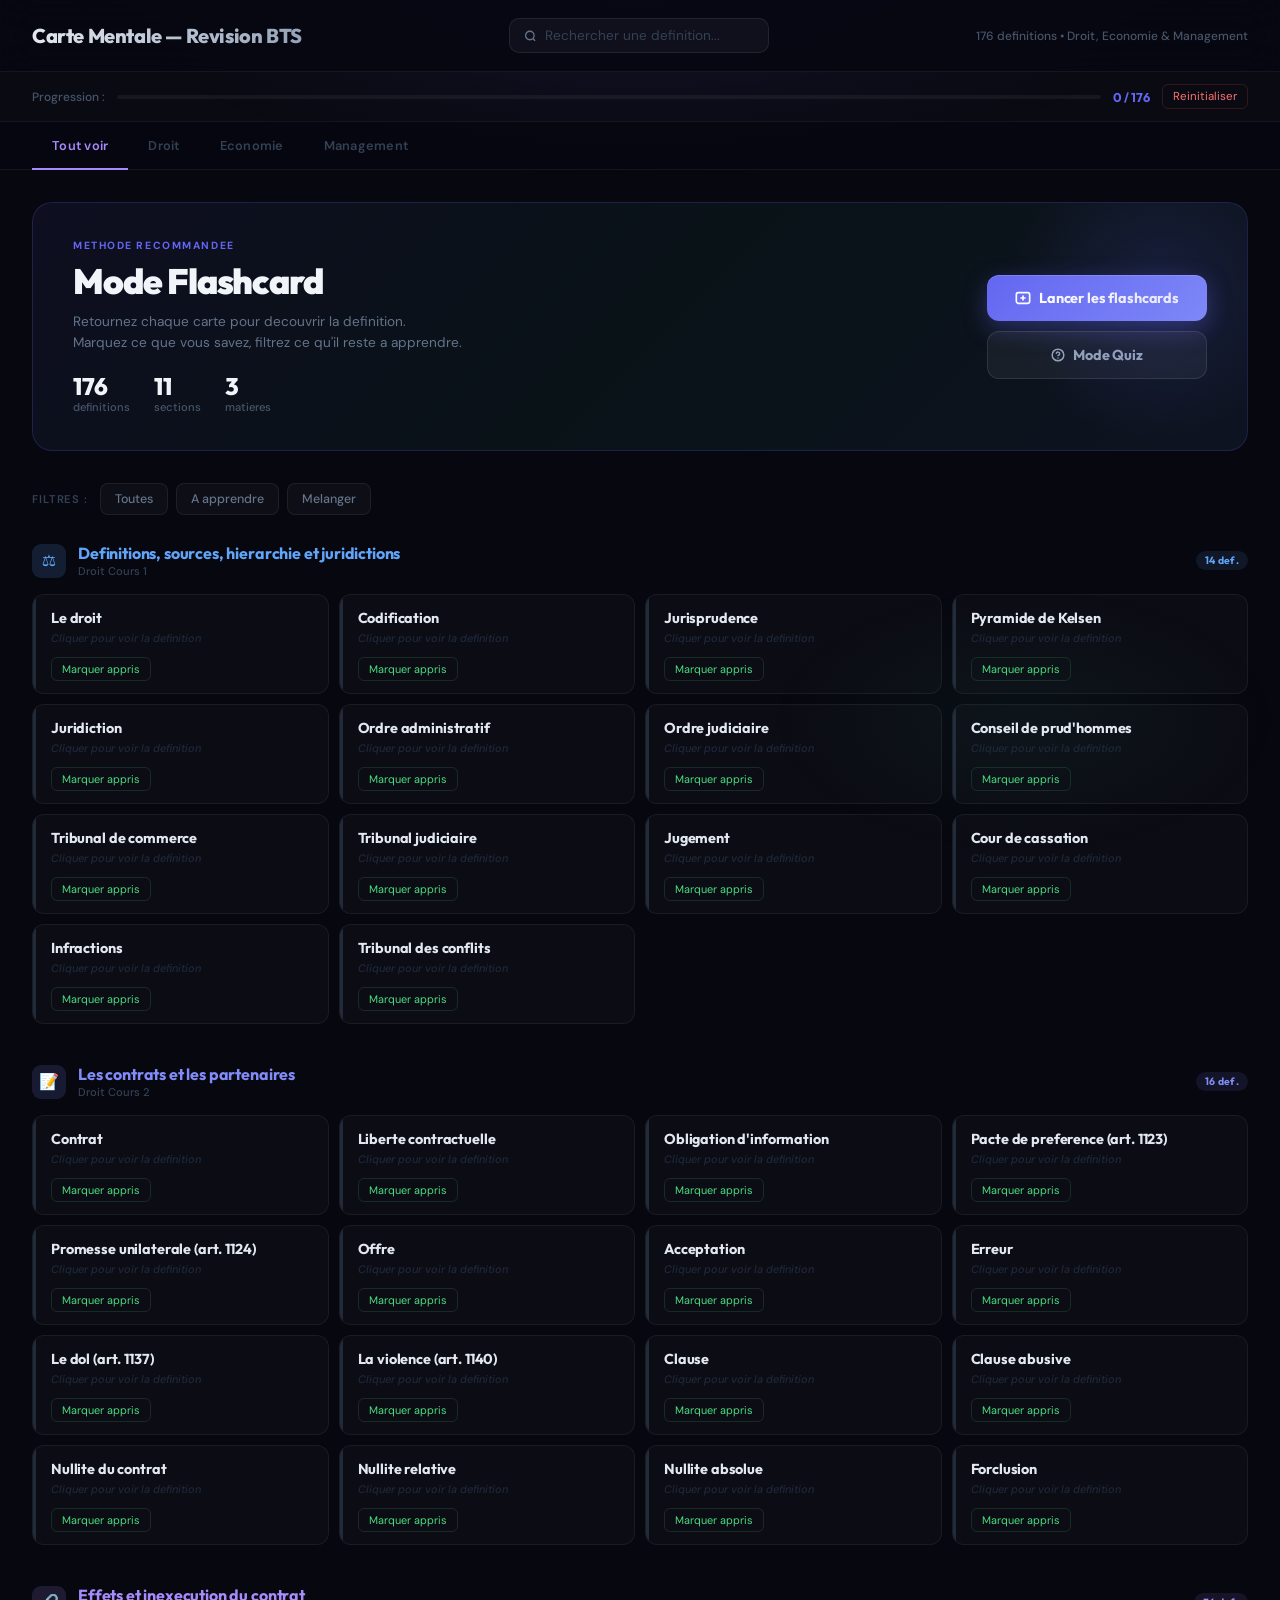
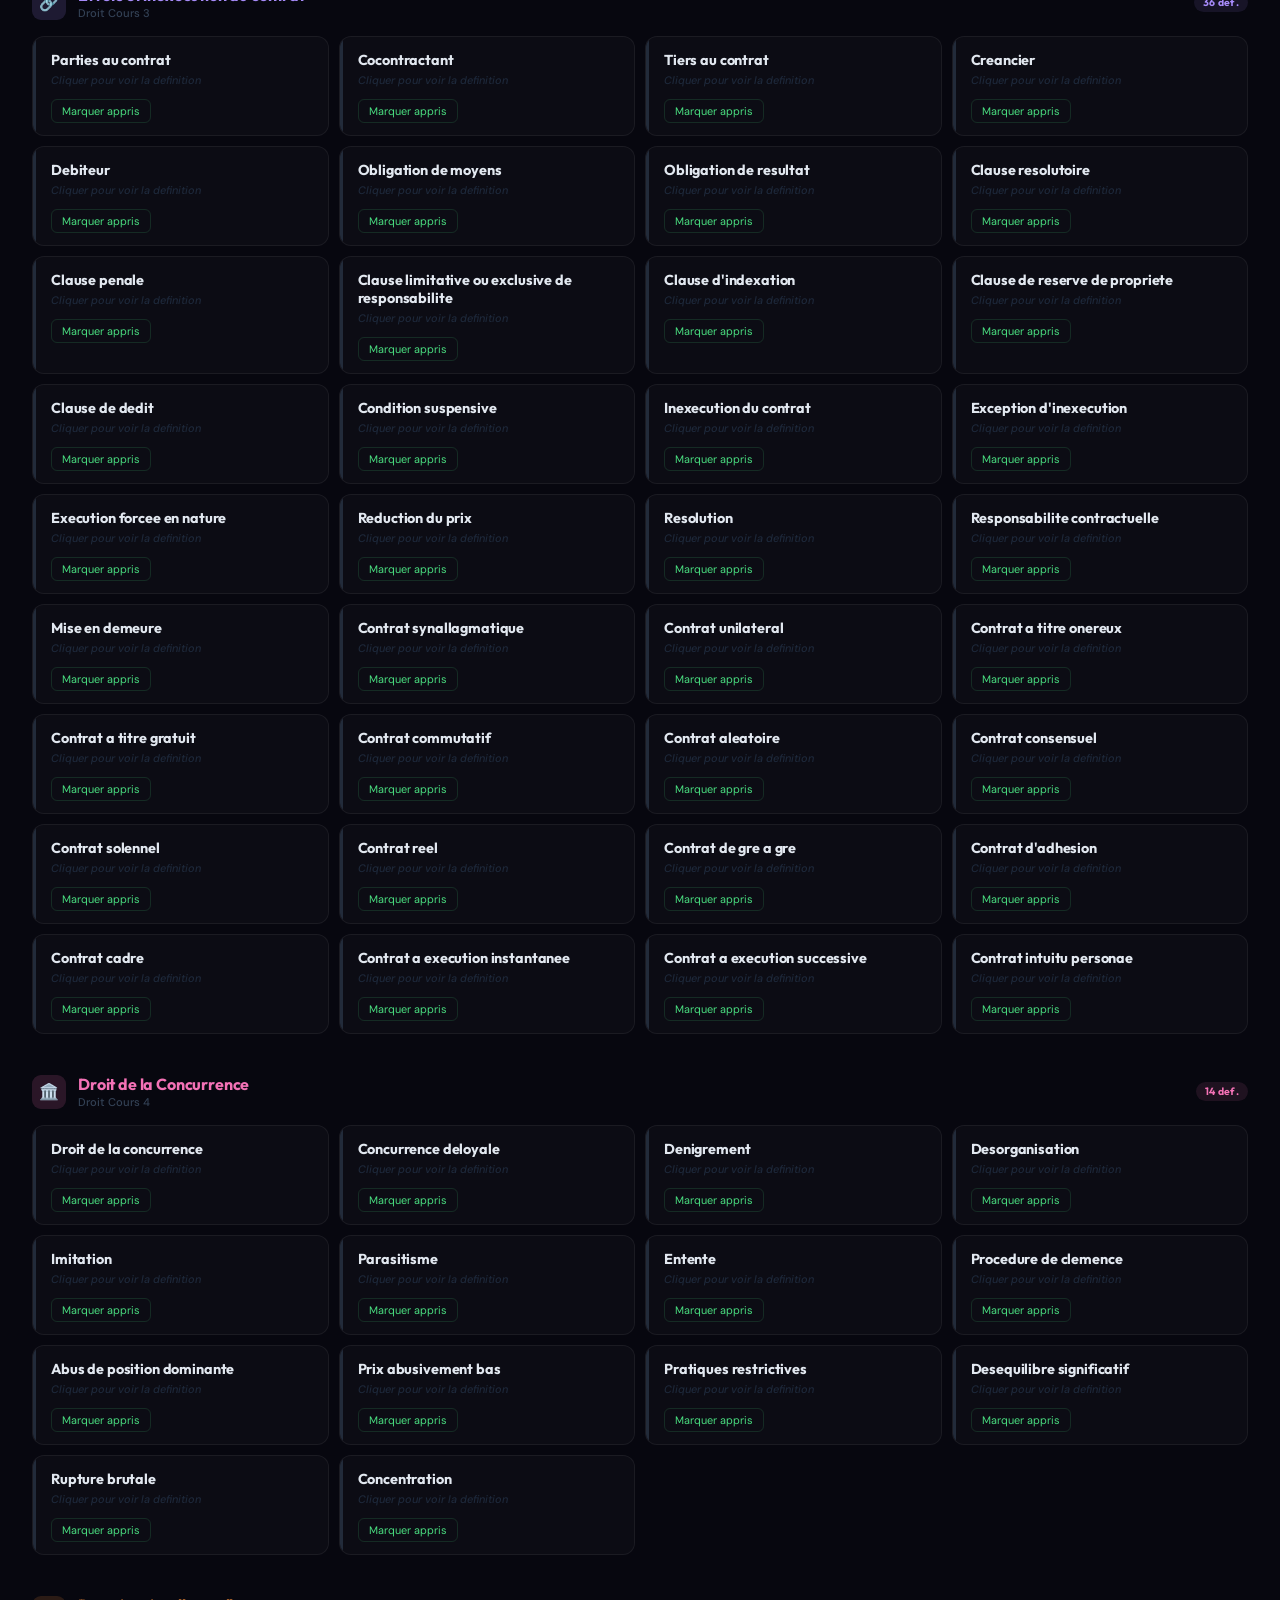
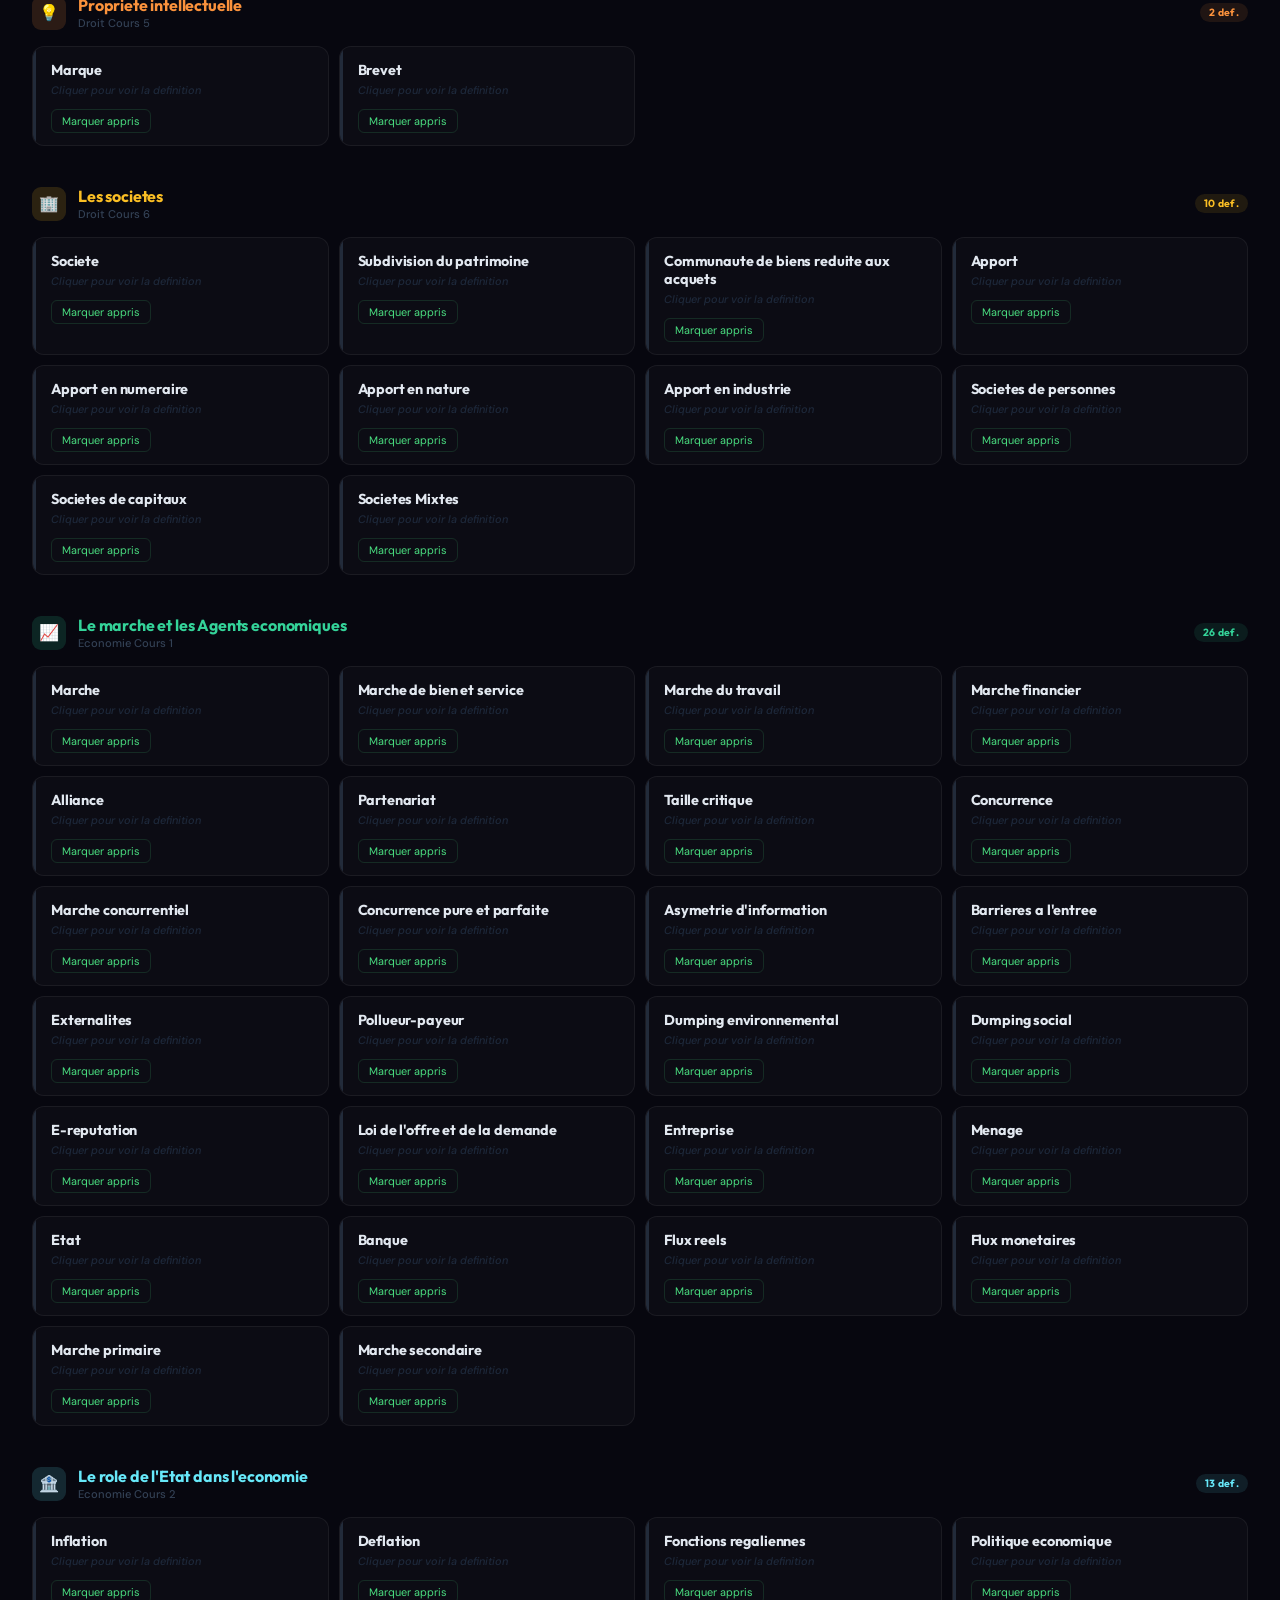
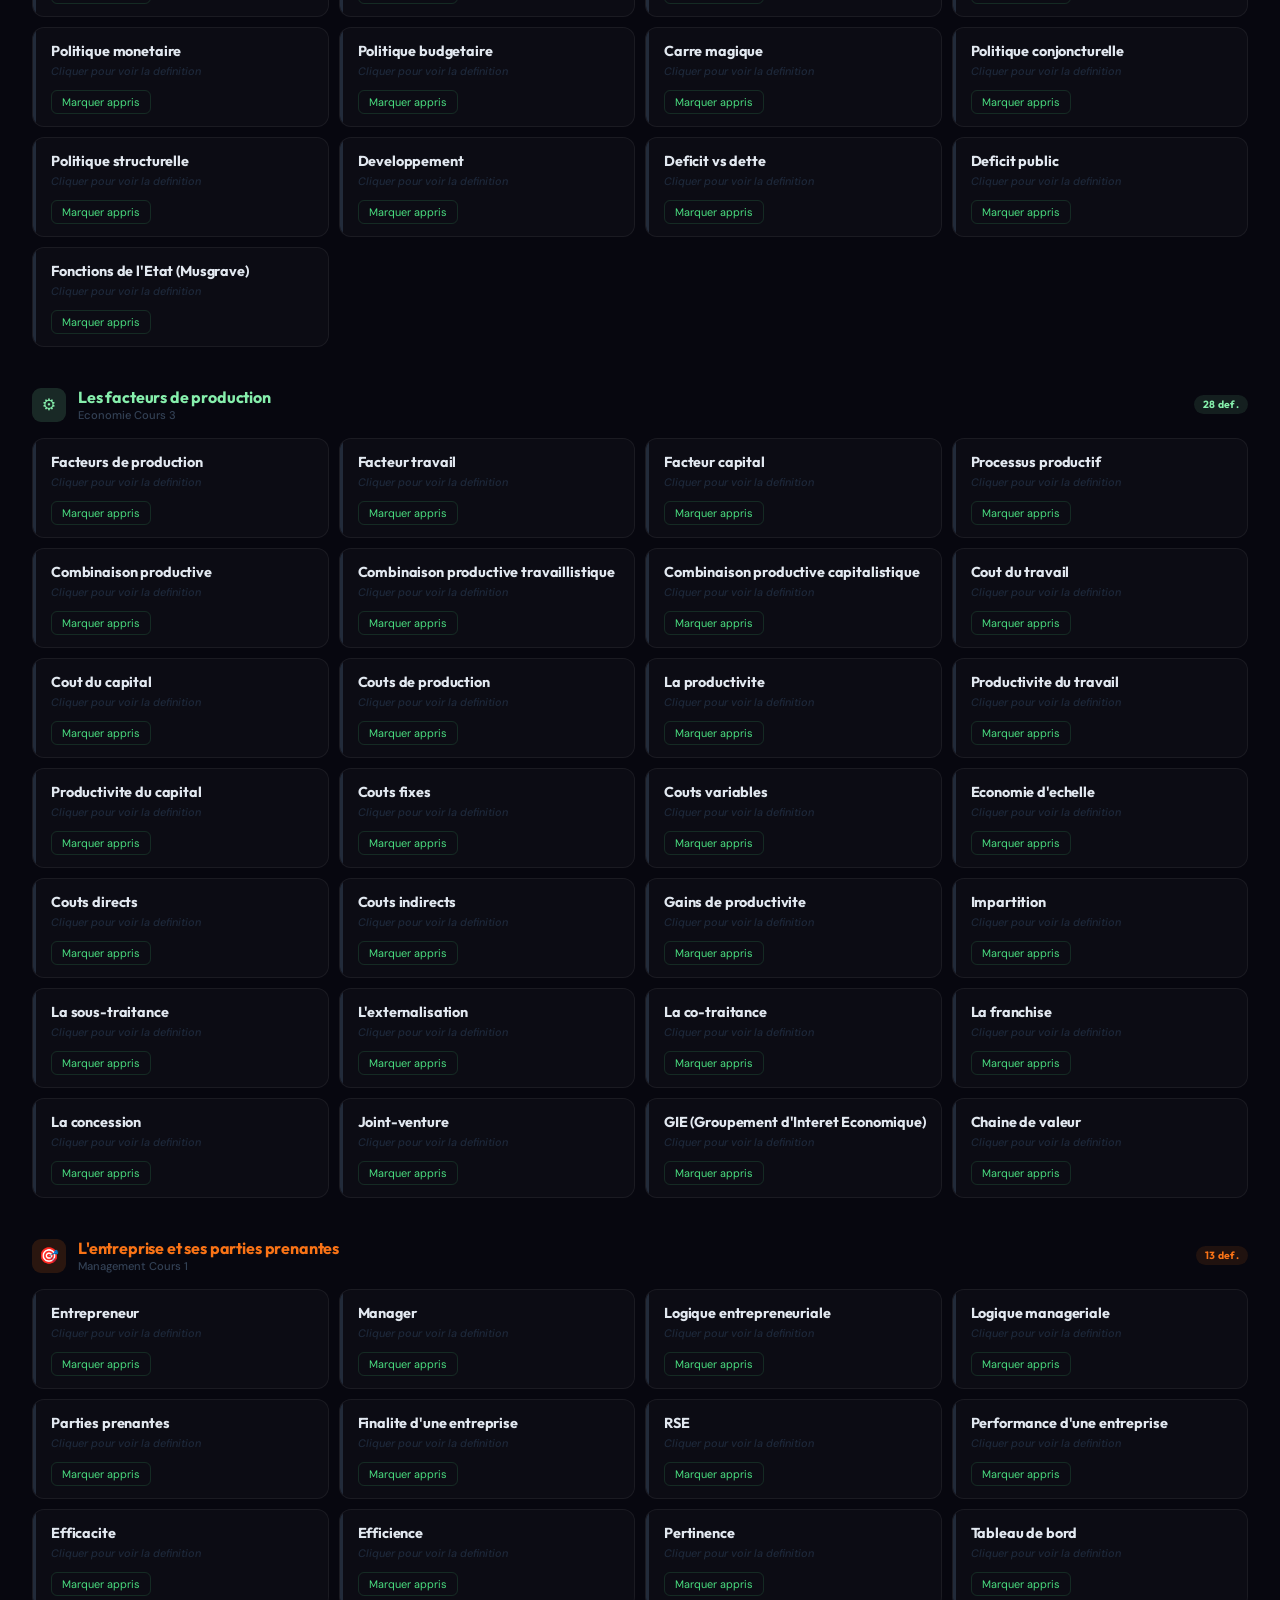
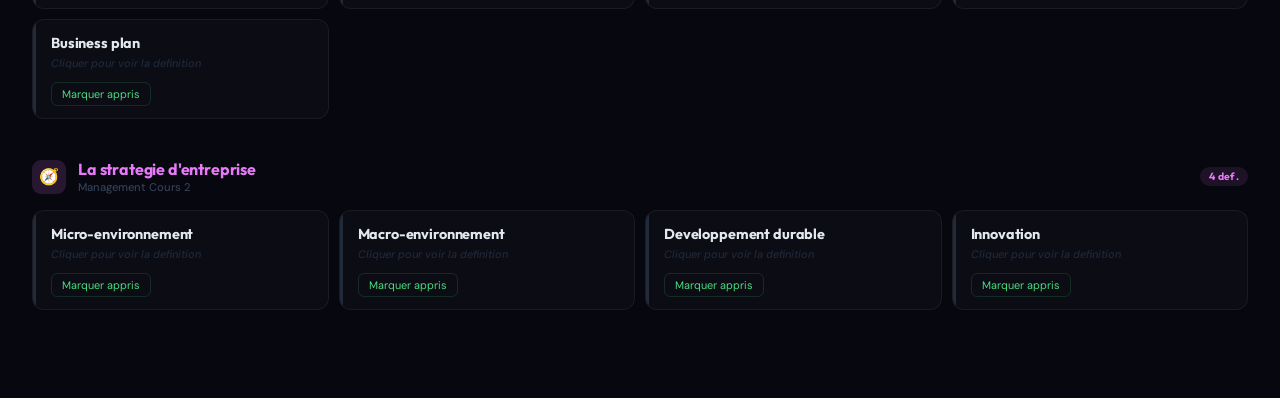
==== commit 4484f540: "Replace overflow dots with progress bar in flashcard mode for large decks" ====
--- a/index.html
+++ b/index.html
@@ -4,935 +4,1112 @@
 <meta charset="UTF-8">
 <meta name="viewport" content="width=device-width, initial-scale=1.0">
 <title>Carte Mentale - Révision</title>
+<link rel="preconnect" href="https://fonts.googleapis.com">
+<link rel="preconnect" href="https://fonts.gstatic.com" crossorigin>
+<link href="https://fonts.googleapis.com/css2?family=Outfit:wght@400;500;600;700;800;900&family=DM+Sans:opsz,wght@9..40,300;9..40,400;9..40,500;9..40,600&display=swap" rel="stylesheet">
 <style>
-  * { margin: 0; padding: 0; box-sizing: border-box; }
-
-  body {
-    font-family: 'Segoe UI', system-ui, sans-serif;
-    background: #0f0f1a;
-    color: #e2e8f0;
-    min-height: 100vh;
-    overflow-x: hidden;
-  }
-
-  /* HEADER */
-  header {
-    background: linear-gradient(135deg, #1e1b4b 0%, #312e81 50%, #1e1b4b 100%);
-    padding: 24px 32px;
-    border-bottom: 1px solid #3730a3;
-    display: flex;
-    align-items: center;
-    justify-content: space-between;
-    position: sticky;
-    top: 0;
-    z-index: 100;
-    box-shadow: 0 4px 24px rgba(99,102,241,0.3);
-  }
-
-  header h1 {
-    font-size: 1.5rem;
-    font-weight: 700;
-    background: linear-gradient(90deg, #a78bfa, #60a5fa);
-    -webkit-background-clip: text;
-    -webkit-text-fill-color: transparent;
-    background-clip: text;
-  }
-
-  .header-meta {
-    font-size: 0.8rem;
-    color: #94a3b8;
-  }
-
-  .search-bar {
-    display: flex;
-    align-items: center;
-    gap: 8px;
-    background: rgba(255,255,255,0.05);
-    border: 1px solid rgba(255,255,255,0.1);
-    border-radius: 999px;
-    padding: 8px 16px;
-    width: 280px;
-  }
-
-  .search-bar input {
-    background: none;
-    border: none;
-    outline: none;
-    color: #e2e8f0;
-    font-size: 0.875rem;
-    width: 100%;
-  }
-
-  .search-bar input::placeholder { color: #64748b; }
-
-  /* PROGRESS BAR */
-  .progress-section {
-    background: rgba(30,27,75,0.5);
-    padding: 16px 32px;
-    border-bottom: 1px solid rgba(55,48,163,0.3);
-    display: flex;
-    align-items: center;
-    gap: 16px;
-    flex-wrap: wrap;
-  }
-
-  .progress-label { font-size: 0.8rem; color: #94a3b8; white-space: nowrap; }
-
-  .progress-bar-wrap {
-    flex: 1;
-    background: rgba(255,255,255,0.08);
-    border-radius: 999px;
-    height: 8px;
-    min-width: 120px;
-  }
-
-  .progress-bar-fill {
-    height: 100%;
-    border-radius: 999px;
-    background: linear-gradient(90deg, #6366f1, #a78bfa);
-    transition: width 0.4s ease;
-    width: 0%;
-  }
-
-  .progress-count {
-    font-size: 0.85rem;
-    font-weight: 600;
-    color: #a78bfa;
-    white-space: nowrap;
-  }
-
-  .btn-reset {
-    background: rgba(239,68,68,0.15);
-    border: 1px solid rgba(239,68,68,0.3);
-    color: #fca5a5;
-    font-size: 0.75rem;
-    padding: 4px 12px;
-    border-radius: 6px;
-    cursor: pointer;
-    transition: all 0.2s;
-  }
-
-  .btn-reset:hover { background: rgba(239,68,68,0.3); }
-
-  /* TABS */
-  .tabs {
-    display: flex;
-    gap: 0;
-    padding: 20px 32px 0;
-    border-bottom: 1px solid rgba(255,255,255,0.08);
-  }
-
-  .tab {
-    padding: 10px 24px;
-    font-size: 0.875rem;
-    font-weight: 500;
-    cursor: pointer;
-    border-radius: 8px 8px 0 0;
-    color: #64748b;
-    border: 1px solid transparent;
-    border-bottom: none;
-    transition: all 0.2s;
-    position: relative;
-    bottom: -1px;
-  }
-
-  .tab:hover { color: #94a3b8; }
-
-  .tab.active {
-    background: #0f0f1a;
-    color: #a78bfa;
-    border-color: rgba(255,255,255,0.08);
-    border-bottom-color: #0f0f1a;
-  }
-
-  .tab-droit { color: #67e8f9; }
-  .tab-droit.active { color: #67e8f9; }
-  .tab-eco { color: #86efac; }
-  .tab-eco.active { color: #86efac; }
-  .tab-mgmt { color: #f97316; }
-  .tab-mgmt.active { color: #f97316; }
-
-  /* MAIN CONTENT */
-  .main {
-    padding: 28px 32px;
-    max-width: 1400px;
-    margin: 0 auto;
-  }
-
-  /* SECTION HEADERS */
-  .section-header {
-    display: flex;
-    align-items: center;
-    gap: 12px;
-    margin-bottom: 20px;
-    margin-top: 8px;
-  }
-
-  .section-icon {
-    width: 36px;
-    height: 36px;
-    border-radius: 10px;
-    display: flex;
-    align-items: center;
-    justify-content: center;
-    font-size: 1.1rem;
-    flex-shrink: 0;
-  }
-
-  .section-title {
-    font-size: 1.1rem;
-    font-weight: 700;
-  }
-
-  .section-sub {
-    font-size: 0.75rem;
-    color: #64748b;
-    margin-top: 1px;
-  }
-
-  .section-badge {
-    margin-left: auto;
-    font-size: 0.7rem;
-    padding: 3px 10px;
-    border-radius: 999px;
-    font-weight: 600;
-  }
-
-  /* CARDS GRID */
-  .cards-grid {
-    display: grid;
-    grid-template-columns: repeat(auto-fill, minmax(280px, 1fr));
-    gap: 12px;
-    margin-bottom: 36px;
-  }
-
-  /* CARD */
-  .card {
-    background: rgba(255,255,255,0.03);
-    border: 1px solid rgba(255,255,255,0.07);
-    border-radius: 12px;
-    cursor: pointer;
-    transition: all 0.25s ease;
-    position: relative;
-    overflow: hidden;
-  }
-
-  .card:hover {
-    transform: translateY(-2px);
-    border-color: rgba(255,255,255,0.15);
-    background: rgba(255,255,255,0.06);
-  }
-
-  .card.learned {
-    border-color: rgba(134,239,172,0.35);
-    background: rgba(134,239,172,0.05);
-  }
-
-  .card.learned .card-front { opacity: 0.75; }
-
-  .card-front {
-    padding: 16px;
-  }
-
-  .card-term {
-    font-size: 0.95rem;
-    font-weight: 700;
-    margin-bottom: 4px;
-    display: flex;
-    align-items: flex-start;
-    gap: 8px;
-  }
-
-  .card-preview {
-    font-size: 0.75rem;
-    color: #94a3b8;
-    line-height: 1.55;
-    margin-top: 8px;
-    display: none;
-  }
-
-  .card-preview.visible { display: block; }
-
-  .card-reveal-hint {
-    font-size: 0.7rem;
-    color: #334155;
-    margin-top: 6px;
-    font-style: italic;
-  }
-
-  .card.revealed .card-reveal-hint { display: none; }
-
-  .card-actions {
-    display: flex;
-    align-items: center;
-    justify-content: space-between;
-    padding: 0 16px 12px;
-  }
-
-  .btn-show {
-    font-size: 0.7rem;
-    padding: 4px 10px;
-    border-radius: 6px;
-    border: 1px solid rgba(255,255,255,0.12);
-    background: rgba(255,255,255,0.06);
-    color: #94a3b8;
-    cursor: pointer;
-    transition: all 0.2s;
-  }
-
-  .btn-show:hover { background: rgba(255,255,255,0.12); color: #e2e8f0; }
-
-  .btn-learned {
-    font-size: 0.7rem;
-    padding: 4px 10px;
-    border-radius: 6px;
-    border: 1px solid rgba(134,239,172,0.25);
-    background: transparent;
-    color: #4ade80;
-    cursor: pointer;
-    transition: all 0.2s;
-  }
-
-  .btn-learned.active {
-    background: rgba(134,239,172,0.15);
-    border-color: rgba(134,239,172,0.5);
-  }
-
-  .btn-learned:hover { background: rgba(134,239,172,0.1); }
-
-  /* MODAL */
-  .modal-overlay {
-    display: none;
-    position: fixed;
-    inset: 0;
-    background: rgba(0,0,0,0.75);
-    z-index: 1000;
-    align-items: center;
-    justify-content: center;
-    padding: 20px;
-    backdrop-filter: blur(4px);
-  }
-
-  .modal-overlay.open { display: flex; }
-
-  .modal {
-    background: #13131f;
-    border: 1px solid rgba(255,255,255,0.1);
-    border-radius: 20px;
-    padding: 32px;
-    max-width: 560px;
-    width: 100%;
-    box-shadow: 0 24px 80px rgba(0,0,0,0.6);
-    position: relative;
-    animation: modalIn 0.2s ease;
-  }
-
-  @keyframes modalIn {
-    from { opacity: 0; transform: scale(0.95) translateY(8px); }
-    to   { opacity: 1; transform: scale(1) translateY(0); }
-  }
-
-  .modal-close {
-    position: absolute;
-    top: 16px;
-    right: 16px;
-    background: rgba(255,255,255,0.08);
-    border: none;
-    color: #94a3b8;
-    width: 32px;
-    height: 32px;
-    border-radius: 8px;
-    cursor: pointer;
-    font-size: 1.1rem;
-    display: flex;
-    align-items: center;
-    justify-content: center;
-    transition: all 0.2s;
-  }
-
-  .modal-close:hover { background: rgba(255,255,255,0.15); color: #e2e8f0; }
-
-  .modal-category {
-    font-size: 0.7rem;
-    font-weight: 600;
-    letter-spacing: 0.08em;
-    text-transform: uppercase;
-    margin-bottom: 10px;
-    opacity: 0.7;
-  }
-
-  .modal-term {
-    font-size: 1.6rem;
-    font-weight: 800;
-    margin-bottom: 16px;
-    line-height: 1.2;
-  }
-
-  .modal-divider {
-    height: 1px;
-    background: rgba(255,255,255,0.07);
-    margin-bottom: 16px;
-  }
-
-  .modal-def {
-    font-size: 0.95rem;
-    line-height: 1.75;
-    color: #cbd5e1;
-  }
-
-  .modal-nav {
-    display: flex;
-    gap: 10px;
-    margin-top: 28px;
-  }
-
-  .modal-nav button {
-    flex: 1;
-    padding: 10px;
-    border-radius: 10px;
-    border: 1px solid rgba(255,255,255,0.1);
-    background: rgba(255,255,255,0.05);
-    color: #94a3b8;
-    cursor: pointer;
-    font-size: 0.8rem;
-    transition: all 0.2s;
-  }
-
-  .modal-nav button:hover { background: rgba(255,255,255,0.1); color: #e2e8f0; }
-
-  .modal-learned-btn {
-    width: 100%;
-    margin-top: 10px;
-    padding: 12px;
-    border-radius: 10px;
-    border: 1px solid rgba(134,239,172,0.3);
-    background: rgba(134,239,172,0.08);
-    color: #4ade80;
-    cursor: pointer;
-    font-size: 0.875rem;
-    font-weight: 600;
-    transition: all 0.2s;
-  }
-
-  .modal-learned-btn:hover { background: rgba(134,239,172,0.18); }
-  .modal-learned-btn.active {
-    background: rgba(134,239,172,0.2);
-    border-color: rgba(134,239,172,0.6);
-  }
-
-  /* QUIZ MODE */
-  .quiz-overlay {
-    display: none;
-    position: fixed;
-    inset: 0;
-    background: #0a0a14;
-    z-index: 2000;
-    flex-direction: column;
-    align-items: center;
-    justify-content: center;
-    padding: 20px;
-  }
-
-  .quiz-overlay.open { display: flex; }
-
-  .quiz-box {
-    background: #13131f;
-    border: 1px solid rgba(255,255,255,0.08);
-    border-radius: 20px;
-    padding: 40px;
-    max-width: 600px;
-    width: 100%;
-    text-align: center;
-  }
-
-  .quiz-counter {
-    font-size: 0.75rem;
-    color: #64748b;
-    margin-bottom: 24px;
-  }
-
-  .quiz-question {
-    font-size: 1.5rem;
-    font-weight: 800;
-    margin-bottom: 32px;
-    line-height: 1.3;
-  }
-
-  .quiz-options {
-    display: grid;
-    grid-template-columns: 1fr 1fr;
-    gap: 12px;
-    margin-bottom: 24px;
-  }
-
-  .quiz-option {
-    padding: 14px;
-    border-radius: 12px;
-    border: 1px solid rgba(255,255,255,0.1);
-    background: rgba(255,255,255,0.04);
-    color: #cbd5e1;
-    cursor: pointer;
-    font-size: 0.82rem;
-    line-height: 1.4;
-    text-align: left;
-    transition: all 0.2s;
-  }
-
-  .quiz-option:hover:not(.disabled) { background: rgba(255,255,255,0.1); border-color: rgba(255,255,255,0.2); }
-  .quiz-option.correct { background: rgba(74,222,128,0.2); border-color: #4ade80; color: #bbf7d0; }
-  .quiz-option.wrong   { background: rgba(248,113,113,0.2); border-color: #f87171; color: #fecaca; }
-  .quiz-option.disabled { cursor: default; }
-
-  .quiz-skip {
-    background: none;
-    border: 1px solid rgba(255,255,255,0.1);
-    color: #64748b;
-    padding: 8px 20px;
-    border-radius: 8px;
-    cursor: pointer;
-    font-size: 0.8rem;
-    transition: all 0.2s;
-  }
-
-  .quiz-skip:hover { background: rgba(255,255,255,0.06); color: #94a3b8; }
-
-  .quiz-close-btn {
-    position: fixed;
-    top: 20px;
-    right: 20px;
-    background: rgba(255,255,255,0.08);
-    border: 1px solid rgba(255,255,255,0.1);
-    color: #94a3b8;
-    padding: 8px 14px;
-    border-radius: 8px;
-    cursor: pointer;
-    font-size: 0.8rem;
-    transition: all 0.2s;
-  }
-
-  .quiz-close-btn:hover { background: rgba(255,255,255,0.15); color: #e2e8f0; }
-
-  .quiz-result {
-    display: none;
-    text-align: center;
-  }
-
-  .quiz-result.show { display: block; }
-
-  .quiz-score {
-    font-size: 4rem;
-    font-weight: 900;
-    background: linear-gradient(90deg, #a78bfa, #60a5fa);
-    -webkit-background-clip: text;
-    -webkit-text-fill-color: transparent;
-    background-clip: text;
-    margin-bottom: 8px;
-  }
-
-  .quiz-result-label {
-    color: #94a3b8;
-    margin-bottom: 28px;
-    font-size: 0.9rem;
-  }
-
-  .quiz-result-btns { display: flex; gap: 10px; justify-content: center; }
-
-  .btn-primary {
-    padding: 12px 24px;
-    border-radius: 10px;
-    background: linear-gradient(135deg, #6366f1, #a78bfa);
-    border: none;
-    color: white;
-    font-size: 0.875rem;
-    font-weight: 600;
-    cursor: pointer;
-    transition: opacity 0.2s;
-  }
-
-  .btn-primary:hover { opacity: 0.85; }
-
-  .btn-secondary {
-    padding: 12px 24px;
-    border-radius: 10px;
-    background: rgba(255,255,255,0.06);
-    border: 1px solid rgba(255,255,255,0.1);
-    color: #94a3b8;
-    font-size: 0.875rem;
-    cursor: pointer;
-    transition: all 0.2s;
-  }
-
-  .btn-secondary:hover { background: rgba(255,255,255,0.12); color: #e2e8f0; }
-
-  /* TOOLBAR */
-  .toolbar {
-    display: flex;
-    gap: 10px;
-    margin-bottom: 24px;
-    align-items: center;
-    flex-wrap: wrap;
-  }
-
-  .toolbar-btn {
-    padding: 8px 16px;
-    border-radius: 8px;
-    border: 1px solid rgba(255,255,255,0.1);
-    background: rgba(255,255,255,0.04);
-    color: #94a3b8;
-    font-size: 0.8rem;
-    cursor: pointer;
-    transition: all 0.2s;
-  }
-
-  .toolbar-btn:hover { background: rgba(255,255,255,0.1); color: #e2e8f0; }
-
-  .toolbar-btn.quiz-btn {
-    background: linear-gradient(135deg, rgba(99,102,241,0.2), rgba(167,139,250,0.2));
-    border-color: rgba(99,102,241,0.4);
-    color: #a78bfa;
-    font-weight: 600;
-  }
-
-  .toolbar-btn.quiz-btn:hover {
-    background: linear-gradient(135deg, rgba(99,102,241,0.35), rgba(167,139,250,0.35));
-  }
-
-  .filter-dots {
-    display: flex;
-    gap: 6px;
-    margin-left: auto;
-  }
-
-  .filter-dot {
-    width: 10px;
-    height: 10px;
-    border-radius: 50%;
-    cursor: pointer;
-    opacity: 0.4;
-    transition: opacity 0.2s;
-  }
-
-  .filter-dot.active { opacity: 1; }
-
-  /* CATEGORY COLORS */
-  .cat-droit-contrat    { --cat: #60a5fa; }
-  .cat-droit-concurrence{ --cat: #f472b6; }
-  .cat-droit-structure  { --cat: #fb923c; }
-  .cat-eco-marche       { --cat: #34d399; }
-  .cat-eco-etat         { --cat: #fbbf24; }
-  .cat-eco-env          { --cat: #a78bfa; }
-  .cat-eco-prod         { --cat: #67e8f9; }
-
-  .card-dot {
-    width: 8px;
-    height: 8px;
-    border-radius: 50%;
-    background: var(--cat, #64748b);
-    flex-shrink: 0;
-    margin-top: 4px;
-  }
-
-  .learned-check {
-    position: absolute;
-    top: 10px;
-    right: 10px;
-    width: 18px;
-    height: 18px;
-    border-radius: 50%;
-    background: rgba(74,222,128,0.2);
-    border: 1px solid #4ade80;
-    display: none;
-    align-items: center;
-    justify-content: center;
-    font-size: 0.65rem;
-    color: #4ade80;
-  }
-
-  .card.learned .learned-check { display: flex; }
-
-  /* SECTION GROUP */
-  .section-group { margin-bottom: 8px; }
-
-  /* HIDDEN */
-  .tab-panel { display: none; }
-  .tab-panel.active { display: block; }
-
-  /* FILTER INDICATOR */
-  .filter-bar {
-    display: flex;
-    gap: 8px;
-    margin-bottom: 20px;
-    flex-wrap: wrap;
-  }
-
-  .filter-chip {
-    padding: 5px 14px;
-    border-radius: 999px;
-    font-size: 0.72rem;
-    font-weight: 600;
-    cursor: pointer;
-    border: 1px solid transparent;
-    transition: all 0.2s;
-    opacity: 0.55;
-  }
-
-  .filter-chip.active { opacity: 1; }
-
-  /* HIGHLIGHT */
-  mark {
-    background: rgba(167,139,250,0.35);
-    color: inherit;
-    border-radius: 2px;
-  }
-
-  /* FLASHCARD MODE */
-  .fc-overlay {
-    display: none;
-    position: fixed;
-    inset: 0;
-    background: #08080f;
-    z-index: 3000;
-    flex-direction: column;
-    align-items: center;
-    justify-content: center;
-    padding: 20px;
-  }
-  .fc-overlay.open { display: flex; }
-
-  .fc-header {
-    position: fixed;
-    top: 0; left: 0; right: 0;
-    display: flex;
-    align-items: center;
-    justify-content: space-between;
-    padding: 16px 24px;
-    background: rgba(8,8,15,0.9);
-    border-bottom: 1px solid rgba(255,255,255,0.06);
-    backdrop-filter: blur(8px);
-    z-index: 1;
-  }
-
-  .fc-title {
-    font-size: 0.85rem;
-    font-weight: 600;
-    color: #64748b;
-  }
-
-  .fc-counter {
-    font-size: 0.85rem;
-    font-weight: 700;
-    color: #a78bfa;
-  }
-
-  .fc-close {
-    background: rgba(255,255,255,0.07);
-    border: 1px solid rgba(255,255,255,0.1);
-    color: #94a3b8;
-    padding: 6px 14px;
-    border-radius: 8px;
-    cursor: pointer;
-    font-size: 0.8rem;
-    transition: all 0.2s;
-  }
-  .fc-close:hover { background: rgba(255,255,255,0.14); color: #e2e8f0; }
-
-  .fc-hint {
-    font-size: 0.72rem;
-    color: #334155;
-    margin-bottom: 20px;
-    letter-spacing: 0.05em;
-  }
-
-  /* 3D FLIP CARD */
-  .fc-scene {
-    perspective: 1000px;
-    width: min(560px, 90vw);
-    height: min(300px, 50vh);
-    margin-bottom: 28px;
-    cursor: pointer;
-  }
-
-  .fc-card {
-    width: 100%;
-    height: 100%;
-    position: relative;
-    transform-style: preserve-3d;
-    transition: transform 0.55s cubic-bezier(0.4,0,0.2,1);
-  }
-
-  .fc-card.flipped { transform: rotateY(180deg); }
-
-  .fc-face {
-    position: absolute;
-    inset: 0;
-    backface-visibility: hidden;
-    -webkit-backface-visibility: hidden;
-    border-radius: 20px;
-    display: flex;
-    flex-direction: column;
-    align-items: center;
-    justify-content: center;
-    padding: 32px;
-    text-align: center;
-    border: 1px solid rgba(255,255,255,0.08);
-  }
-
-  .fc-front {
-    background: linear-gradient(135deg, #13131f 0%, #1a1a2e 100%);
-  }
-
-  .fc-back {
-    background: linear-gradient(135deg, #0f1a2e 0%, #0a1628 100%);
-    transform: rotateY(180deg);
-  }
-
-  .fc-face-label {
-    font-size: 0.65rem;
-    font-weight: 700;
-    letter-spacing: 0.1em;
-    text-transform: uppercase;
-    color: #334155;
-    margin-bottom: 16px;
-  }
-
-  .fc-term {
-    font-size: clamp(1.4rem, 4vw, 2rem);
-    font-weight: 800;
-    line-height: 1.2;
-    color: #f1f5f9;
-  }
-
-  .fc-cat-badge {
-    margin-top: 16px;
-    font-size: 0.7rem;
-    padding: 4px 12px;
-    border-radius: 999px;
-    font-weight: 600;
-    opacity: 0.7;
-  }
-
-  .fc-def {
-    font-size: clamp(0.85rem, 2vw, 1rem);
-    line-height: 1.7;
-    color: #cbd5e1;
-  }
-
-  .fc-flip-icon {
-    position: absolute;
-    bottom: 14px;
-    right: 18px;
-    font-size: 1rem;
-    opacity: 0.2;
-  }
-
-  /* PROGRESS DOTS */
-  .fc-progress-wrap {
-    display: flex;
-    gap: 4px;
-    margin-bottom: 24px;
-    flex-wrap: wrap;
-    justify-content: center;
-    max-width: 560px;
-  }
-
-  .fc-dot {
-    width: 6px;
-    height: 6px;
-    border-radius: 50%;
-    background: rgba(255,255,255,0.1);
-    transition: background 0.3s;
-  }
-  .fc-dot.seen     { background: rgba(167,139,250,0.5); }
-  .fc-dot.current  { background: #a78bfa; width: 14px; border-radius: 3px; }
-  .fc-dot.ok       { background: #4ade80; }
-
-  /* ACTION BUTTONS */
-  .fc-actions {
-    display: flex;
-    gap: 10px;
-    flex-wrap: wrap;
-    justify-content: center;
-    max-width: 560px;
-    width: 100%;
-  }
-
-  .fc-btn {
-    flex: 1;
-    min-width: 100px;
-    padding: 13px 16px;
-    border-radius: 12px;
-    border: 1px solid rgba(255,255,255,0.1);
-    background: rgba(255,255,255,0.04);
-    color: #94a3b8;
-    font-size: 0.82rem;
-    font-weight: 500;
-    cursor: pointer;
-    transition: all 0.2s;
-    display: flex;
-    align-items: center;
-    justify-content: center;
-    gap: 6px;
-  }
-  .fc-btn:hover { background: rgba(255,255,255,0.1); color: #e2e8f0; }
-
-  .fc-btn-learned {
-    border-color: rgba(74,222,128,0.3);
-    color: #4ade80;
-  }
-  .fc-btn-learned:hover { background: rgba(74,222,128,0.12); }
-  .fc-btn-learned.active {
-    background: rgba(74,222,128,0.15);
-    border-color: rgba(74,222,128,0.55);
-  }
-
-  .fc-btn-next {
-    border-color: rgba(99,102,241,0.4);
-    background: linear-gradient(135deg, rgba(99,102,241,0.12), rgba(167,139,250,0.12));
-    color: #a78bfa;
-    font-weight: 700;
-  }
-  .fc-btn-next:hover {
-    background: linear-gradient(135deg, rgba(99,102,241,0.25), rgba(167,139,250,0.25));
-    color: #c4b5fd;
-  }
-
-  .fc-filter-row {
-    display: flex;
-    gap: 8px;
-    margin-bottom: 20px;
-    flex-wrap: wrap;
-    justify-content: center;
-  }
-
-  .fc-filter-chip {
-    padding: 5px 14px;
-    border-radius: 999px;
-    font-size: 0.72rem;
-    font-weight: 600;
-    cursor: pointer;
-    border: 1px solid rgba(255,255,255,0.1);
-    background: rgba(255,255,255,0.04);
-    color: #64748b;
-    transition: all 0.2s;
-  }
-  .fc-filter-chip.active {
-    background: rgba(167,139,250,0.15);
-    border-color: rgba(167,139,250,0.4);
-    color: #a78bfa;
-  }
-
-  @media (max-width: 640px) {
-    header { flex-direction: column; gap: 12px; align-items: flex-start; }
-    .search-bar { width: 100%; }
-    .tabs { padding: 16px 16px 0; overflow-x: auto; }
-    .main { padding: 20px 16px; }
-    .quiz-options { grid-template-columns: 1fr; }
-    .modal { padding: 24px; }
-    .modal-term { font-size: 1.3rem; }
-    .fc-scene { height: min(260px, 45vh); }
-    .fc-actions { gap: 8px; }
-    .fc-btn { min-width: 80px; font-size: 0.78rem; padding: 11px 10px; }
-  }
+* { margin: 0; padding: 0; box-sizing: border-box; }
+
+body {
+  font-family: 'DM Sans', system-ui, sans-serif;
+  background: #07070f;
+  color: #e2e8f0;
+  min-height: 100vh;
+  overflow-x: hidden;
+}
+
+body::before {
+  content: '';
+  position: fixed;
+  inset: 0;
+  background:
+    radial-gradient(ellipse 80% 50% at 50% -10%, rgba(99,102,241,0.12) 0%, transparent 60%),
+    radial-gradient(ellipse 40% 30% at 80% 80%, rgba(52,211,153,0.05) 0%, transparent 50%);
+  pointer-events: none;
+  z-index: 0;
+}
+
+/* HEADER */
+header {
+  background: rgba(8,8,18,0.85);
+  padding: 18px 32px;
+  border-bottom: 1px solid rgba(255,255,255,0.06);
+  display: flex;
+  align-items: center;
+  justify-content: space-between;
+  position: sticky;
+  top: 0;
+  z-index: 100;
+  backdrop-filter: blur(20px);
+  gap: 16px;
+}
+
+header h1 {
+  font-family: 'Outfit', sans-serif;
+  font-size: 1.25rem;
+  font-weight: 800;
+  letter-spacing: -0.02em;
+  background: linear-gradient(90deg, #e2e8f0 0%, #94a3b8 100%);
+  -webkit-background-clip: text;
+  -webkit-text-fill-color: transparent;
+  background-clip: text;
+  white-space: nowrap;
+}
+
+.header-meta {
+  font-size: 0.75rem;
+  color: #475569;
+  white-space: nowrap;
+  font-weight: 500;
+}
+
+.search-bar {
+  display: flex;
+  align-items: center;
+  gap: 8px;
+  background: rgba(255,255,255,0.04);
+  border: 1px solid rgba(255,255,255,0.08);
+  border-radius: 10px;
+  padding: 8px 14px;
+  width: 260px;
+  transition: border-color 0.2s;
+}
+
+.search-bar:focus-within {
+  border-color: rgba(99,102,241,0.5);
+  background: rgba(99,102,241,0.05);
+}
+
+.search-bar input {
+  background: none;
+  border: none;
+  outline: none;
+  color: #e2e8f0;
+  font-size: 0.85rem;
+  width: 100%;
+  font-family: 'DM Sans', sans-serif;
+}
+
+.search-bar input::placeholder { color: #334155; }
+
+/* PROGRESS BAR */
+.progress-section {
+  background: rgba(255,255,255,0.015);
+  padding: 12px 32px;
+  border-bottom: 1px solid rgba(255,255,255,0.04);
+  display: flex;
+  align-items: center;
+  gap: 12px;
+  flex-wrap: wrap;
+  position: relative;
+  z-index: 1;
+}
+
+.progress-label { font-size: 0.75rem; color: #475569; white-space: nowrap; font-weight: 500; }
+
+.progress-bar-wrap {
+  flex: 1;
+  background: rgba(255,255,255,0.05);
+  border-radius: 999px;
+  height: 4px;
+  min-width: 120px;
+}
+
+.progress-bar-fill {
+  height: 100%;
+  border-radius: 999px;
+  background: linear-gradient(90deg, #6366f1, #34d399);
+  transition: width 0.5s ease;
+  width: 0%;
+}
+
+.progress-count {
+  font-size: 0.8rem;
+  font-weight: 700;
+  color: #6366f1;
+  white-space: nowrap;
+  font-family: 'Outfit', sans-serif;
+}
+
+.btn-reset {
+  background: transparent;
+  border: 1px solid rgba(239,68,68,0.2);
+  color: #f87171;
+  font-size: 0.72rem;
+  padding: 4px 10px;
+  border-radius: 6px;
+  cursor: pointer;
+  transition: all 0.2s;
+  font-family: 'DM Sans', sans-serif;
+}
+
+.btn-reset:hover { background: rgba(239,68,68,0.1); border-color: rgba(239,68,68,0.4); }
+
+/* TABS */
+.tabs {
+  display: flex;
+  gap: 0;
+  padding: 0 32px;
+  border-bottom: 1px solid rgba(255,255,255,0.06);
+  background: rgba(8,8,18,0.6);
+  position: relative;
+  z-index: 1;
+}
+
+.tab {
+  padding: 14px 20px;
+  font-size: 0.8rem;
+  font-weight: 600;
+  cursor: pointer;
+  color: #334155;
+  border-bottom: 2px solid transparent;
+  transition: all 0.2s;
+  letter-spacing: 0.02em;
+  position: relative;
+  bottom: -1px;
+  font-family: 'DM Sans', sans-serif;
+}
+
+.tab:hover { color: #64748b; }
+
+.tab.active {
+  color: #a78bfa;
+  border-bottom-color: #a78bfa;
+}
+
+.tab-droit.active { color: #67e8f9; border-bottom-color: #67e8f9; }
+.tab-eco.active { color: #34d399; border-bottom-color: #34d399; }
+.tab-mgmt.active { color: #f97316; border-bottom-color: #f97316; }
+
+/* MAIN CONTENT */
+.main {
+  padding: 32px 32px 48px;
+  max-width: 1440px;
+  margin: 0 auto;
+  position: relative;
+  z-index: 1;
+}
+
+/* HERO FLASHCARD BANNER */
+.fc-hero {
+  background: linear-gradient(135deg, rgba(99,102,241,0.08) 0%, rgba(52,211,153,0.06) 50%, rgba(96,165,250,0.08) 100%);
+  border: 1px solid rgba(99,102,241,0.2);
+  border-radius: 20px;
+  padding: 36px 40px;
+  margin-bottom: 32px;
+  display: flex;
+  align-items: center;
+  justify-content: space-between;
+  gap: 32px;
+  position: relative;
+  overflow: hidden;
+}
+
+.fc-hero::before {
+  content: '';
+  position: absolute;
+  top: -60px; right: -60px;
+  width: 300px; height: 300px;
+  background: radial-gradient(circle, rgba(99,102,241,0.15) 0%, transparent 70%);
+  pointer-events: none;
+}
+
+.fc-hero-text { flex: 1; }
+
+.fc-hero-eyebrow {
+  font-size: 0.65rem;
+  font-weight: 700;
+  letter-spacing: 0.15em;
+  text-transform: uppercase;
+  color: #6366f1;
+  margin-bottom: 10px;
+}
+
+.fc-hero-title {
+  font-family: 'Outfit', sans-serif;
+  font-size: clamp(1.6rem, 3vw, 2.2rem);
+  font-weight: 900;
+  letter-spacing: -0.03em;
+  color: #f1f5f9;
+  line-height: 1.1;
+  margin-bottom: 10px;
+}
+
+.fc-hero-sub {
+  font-size: 0.85rem;
+  color: #64748b;
+  line-height: 1.6;
+}
+
+.fc-hero-actions {
+  display: flex;
+  flex-direction: column;
+  gap: 10px;
+  flex-shrink: 0;
+}
+
+.fc-hero-btn {
+  padding: 14px 28px;
+  border-radius: 12px;
+  font-size: 0.9rem;
+  font-weight: 700;
+  cursor: pointer;
+  transition: all 0.25s;
+  font-family: 'Outfit', sans-serif;
+  letter-spacing: -0.01em;
+  white-space: nowrap;
+  display: flex;
+  align-items: center;
+  gap: 8px;
+  justify-content: center;
+}
+
+.fc-hero-btn-primary {
+  background: linear-gradient(135deg, #6366f1, #818cf8);
+  border: none;
+  color: white;
+  box-shadow: 0 8px 24px rgba(99,102,241,0.35), inset 0 1px 0 rgba(255,255,255,0.15);
+}
+
+.fc-hero-btn-primary:hover {
+  transform: translateY(-2px);
+  box-shadow: 0 12px 32px rgba(99,102,241,0.5), inset 0 1px 0 rgba(255,255,255,0.15);
+}
+
+.fc-hero-btn-secondary {
+  background: rgba(255,255,255,0.05);
+  border: 1px solid rgba(255,255,255,0.1);
+  color: #94a3b8;
+}
+
+.fc-hero-btn-secondary:hover {
+  background: rgba(255,255,255,0.1);
+  color: #e2e8f0;
+  border-color: rgba(255,255,255,0.2);
+}
+
+.fc-hero-stats {
+  display: flex;
+  gap: 24px;
+  margin-top: 20px;
+}
+
+.fc-hero-stat {
+  display: flex;
+  flex-direction: column;
+  gap: 2px;
+}
+
+.fc-hero-stat-num {
+  font-family: 'Outfit', sans-serif;
+  font-size: 1.5rem;
+  font-weight: 800;
+  color: #f1f5f9;
+  line-height: 1;
+}
+
+.fc-hero-stat-label {
+  font-size: 0.7rem;
+  color: #475569;
+  font-weight: 500;
+}
+
+/* TOOLBAR */
+.toolbar {
+  display: flex;
+  gap: 8px;
+  margin-bottom: 28px;
+  align-items: center;
+  flex-wrap: wrap;
+}
+
+.toolbar-label {
+  font-size: 0.7rem;
+  font-weight: 600;
+  letter-spacing: 0.08em;
+  text-transform: uppercase;
+  color: #334155;
+  margin-right: 4px;
+}
+
+.toolbar-btn {
+  padding: 7px 14px;
+  border-radius: 8px;
+  border: 1px solid rgba(255,255,255,0.07);
+  background: rgba(255,255,255,0.03);
+  color: #64748b;
+  font-size: 0.78rem;
+  font-weight: 500;
+  cursor: pointer;
+  transition: all 0.2s;
+  font-family: 'DM Sans', sans-serif;
+}
+
+.toolbar-btn:hover { background: rgba(255,255,255,0.08); color: #cbd5e1; border-color: rgba(255,255,255,0.12); }
+
+.toolbar-btn.quiz-btn {
+  background: rgba(99,102,241,0.08);
+  border-color: rgba(99,102,241,0.25);
+  color: #818cf8;
+  font-weight: 600;
+}
+
+.toolbar-btn.quiz-btn:hover {
+  background: rgba(99,102,241,0.18);
+  border-color: rgba(99,102,241,0.45);
+}
+
+.filter-dots { display: flex; gap: 6px; margin-left: auto; }
+.filter-dot { width: 10px; height: 10px; border-radius: 50%; cursor: pointer; opacity: 0.4; transition: opacity 0.2s; }
+.filter-dot.active { opacity: 1; }
+
+/* SECTION HEADERS */
+.section-header {
+  display: flex;
+  align-items: center;
+  gap: 12px;
+  margin-bottom: 16px;
+  margin-top: 4px;
+}
+
+.section-icon {
+  width: 34px;
+  height: 34px;
+  border-radius: 9px;
+  display: flex;
+  align-items: center;
+  justify-content: center;
+  font-size: 1rem;
+  flex-shrink: 0;
+}
+
+.section-title {
+  font-family: 'Outfit', sans-serif;
+  font-size: 1rem;
+  font-weight: 700;
+  letter-spacing: -0.01em;
+}
+
+.section-sub {
+  font-size: 0.7rem;
+  color: #334155;
+  margin-top: 1px;
+  font-weight: 500;
+}
+
+.section-badge {
+  margin-left: auto;
+  font-size: 0.65rem;
+  padding: 3px 9px;
+  border-radius: 999px;
+  font-weight: 700;
+  letter-spacing: 0.03em;
+  font-family: 'Outfit', sans-serif;
+}
+
+/* CARDS GRID */
+.cards-grid {
+  display: grid;
+  grid-template-columns: repeat(auto-fill, minmax(260px, 1fr));
+  gap: 10px;
+  margin-bottom: 40px;
+}
+
+/* CARD */
+.card {
+  background: rgba(255,255,255,0.025);
+  border: 1px solid rgba(255,255,255,0.06);
+  border-radius: 12px;
+  cursor: pointer;
+  transition: all 0.2s ease;
+  position: relative;
+  overflow: hidden;
+}
+
+.card::before {
+  content: '';
+  position: absolute;
+  left: 0; top: 0; bottom: 0;
+  width: 3px;
+  background: var(--cat, #334155);
+  opacity: 0.6;
+  transition: opacity 0.2s;
+}
+
+.card:hover {
+  transform: translateY(-2px);
+  border-color: rgba(255,255,255,0.12);
+  background: rgba(255,255,255,0.04);
+}
+
+.card:hover::before { opacity: 1; }
+
+.card.learned {
+  border-color: rgba(74,222,128,0.2);
+  background: rgba(74,222,128,0.03);
+}
+
+.card.learned::before { background: #4ade80; opacity: 0.8; }
+
+.card.learned .card-front { opacity: 0.7; }
+
+.card-front { padding: 14px 14px 6px 18px; }
+
+.card-term {
+  font-size: 0.9rem;
+  font-weight: 700;
+  margin-bottom: 2px;
+  display: flex;
+  align-items: flex-start;
+  gap: 0;
+  font-family: 'Outfit', sans-serif;
+  letter-spacing: -0.01em;
+  color: #e2e8f0;
+}
+
+.card-dot {
+  display: none;
+}
+
+.card-preview {
+  font-size: 0.75rem;
+  color: #64748b;
+  line-height: 1.6;
+  margin-top: 8px;
+  display: none;
+}
+
+.card-preview.visible { display: block; }
+
+.card-reveal-hint {
+  font-size: 0.68rem;
+  color: #1e293b;
+  margin-top: 4px;
+  font-style: italic;
+  font-weight: 500;
+}
+
+.card.revealed .card-reveal-hint { display: none; }
+
+.card-actions {
+  display: flex;
+  align-items: center;
+  justify-content: space-between;
+  padding: 6px 14px 12px 18px;
+}
+
+.btn-show {
+  font-size: 0.68rem;
+  padding: 4px 10px;
+  border-radius: 6px;
+  border: 1px solid rgba(255,255,255,0.08);
+  background: rgba(255,255,255,0.04);
+  color: #64748b;
+  cursor: pointer;
+  transition: all 0.2s;
+  font-family: 'DM Sans', sans-serif;
+}
+
+.btn-show:hover { background: rgba(255,255,255,0.1); color: #94a3b8; }
+
+.btn-learned {
+  font-size: 0.68rem;
+  padding: 4px 10px;
+  border-radius: 6px;
+  border: 1px solid rgba(74,222,128,0.15);
+  background: transparent;
+  color: #4ade80;
+  cursor: pointer;
+  transition: all 0.2s;
+  font-family: 'DM Sans', sans-serif;
+}
+
+.btn-learned.active {
+  background: rgba(74,222,128,0.12);
+  border-color: rgba(74,222,128,0.4);
+}
+
+.btn-learned:hover { background: rgba(74,222,128,0.08); }
+
+.learned-check {
+  display: none;
+}
+
+/* CATEGORY COLORS — color accents applied via --cat custom property on each card */
+
+/* MODAL */
+.modal-overlay {
+  display: none;
+  position: fixed;
+  inset: 0;
+  background: rgba(0,0,0,0.8);
+  z-index: 1000;
+  align-items: center;
+  justify-content: center;
+  padding: 20px;
+  backdrop-filter: blur(8px);
+}
+
+.modal-overlay.open { display: flex; }
+
+.modal {
+  background: #0d0d1a;
+  border: 1px solid rgba(255,255,255,0.08);
+  border-radius: 20px;
+  padding: 36px;
+  max-width: 560px;
+  width: 100%;
+  box-shadow: 0 32px 80px rgba(0,0,0,0.7);
+  position: relative;
+  animation: modalIn 0.2s ease;
+}
+
+@keyframes modalIn {
+  from { opacity: 0; transform: scale(0.95) translateY(10px); }
+  to   { opacity: 1; transform: scale(1) translateY(0); }
+}
+
+.modal-close {
+  position: absolute;
+  top: 14px;
+  right: 14px;
+  background: rgba(255,255,255,0.06);
+  border: none;
+  color: #64748b;
+  width: 30px;
+  height: 30px;
+  border-radius: 7px;
+  cursor: pointer;
+  font-size: 1rem;
+  display: flex;
+  align-items: center;
+  justify-content: center;
+  transition: all 0.2s;
+}
+
+.modal-close:hover { background: rgba(255,255,255,0.12); color: #e2e8f0; }
+
+.modal-category {
+  font-size: 0.65rem;
+  font-weight: 700;
+  letter-spacing: 0.1em;
+  text-transform: uppercase;
+  margin-bottom: 10px;
+  font-family: 'DM Sans', sans-serif;
+}
+
+.modal-term {
+  font-family: 'Outfit', sans-serif;
+  font-size: 1.6rem;
+  font-weight: 800;
+  color: #f1f5f9;
+  margin-bottom: 16px;
+  letter-spacing: -0.02em;
+  line-height: 1.2;
+}
+
+.modal-divider {
+  height: 1px;
+  background: rgba(255,255,255,0.06);
+  margin-bottom: 16px;
+}
+
+.modal-def {
+  font-size: 0.9rem;
+  line-height: 1.75;
+  color: #94a3b8;
+  margin-bottom: 24px;
+}
+
+.modal-nav {
+  display: flex;
+  gap: 8px;
+  margin-bottom: 14px;
+}
+
+.modal-nav button {
+  flex: 1;
+  padding: 10px;
+  border-radius: 8px;
+  border: 1px solid rgba(255,255,255,0.08);
+  background: rgba(255,255,255,0.04);
+  color: #64748b;
+  cursor: pointer;
+  font-size: 0.8rem;
+  transition: all 0.2s;
+  font-family: 'DM Sans', sans-serif;
+}
+
+.modal-nav button:hover { background: rgba(255,255,255,0.1); color: #cbd5e1; }
+
+.modal-learned-btn {
+  width: 100%;
+  padding: 11px;
+  border-radius: 9px;
+  border: 1px solid rgba(74,222,128,0.2);
+  background: transparent;
+  color: #4ade80;
+  cursor: pointer;
+  font-size: 0.82rem;
+  font-weight: 600;
+  transition: all 0.2s;
+  font-family: 'DM Sans', sans-serif;
+}
+
+.modal-learned-btn.active { background: rgba(74,222,128,0.12); border-color: rgba(74,222,128,0.4); }
+.modal-learned-btn:hover { background: rgba(74,222,128,0.08); }
+
+/* QUIZ */
+.quiz-overlay {
+  display: none;
+  position: fixed;
+  inset: 0;
+  background: #07070f;
+  z-index: 500;
+  align-items: center;
+  justify-content: center;
+}
+
+.quiz-overlay.open { display: flex; }
+
+.quiz-box {
+  width: min(600px, 90vw);
+  padding: 40px;
+  background: rgba(255,255,255,0.02);
+  border: 1px solid rgba(255,255,255,0.06);
+  border-radius: 24px;
+}
+
+.quiz-counter {
+  font-size: 0.75rem;
+  color: #475569;
+  font-weight: 600;
+  margin-bottom: 20px;
+  letter-spacing: 0.05em;
+  font-family: 'DM Sans', sans-serif;
+}
+
+.quiz-question {
+  font-family: 'Outfit', sans-serif;
+  font-size: clamp(1.3rem, 3vw, 1.7rem);
+  font-weight: 800;
+  color: #f1f5f9;
+  margin-bottom: 24px;
+  letter-spacing: -0.02em;
+  line-height: 1.2;
+}
+
+.quiz-options {
+  display: grid;
+  grid-template-columns: 1fr 1fr;
+  gap: 10px;
+  margin-bottom: 20px;
+}
+
+.quiz-option {
+  padding: 14px;
+  border-radius: 12px;
+  border: 1px solid rgba(255,255,255,0.08);
+  background: rgba(255,255,255,0.03);
+  color: #94a3b8;
+  cursor: pointer;
+  font-size: 0.8rem;
+  line-height: 1.5;
+  text-align: left;
+  transition: all 0.2s;
+  font-family: 'DM Sans', sans-serif;
+}
+
+.quiz-option:hover:not(.disabled) { background: rgba(255,255,255,0.08); border-color: rgba(255,255,255,0.15); color: #e2e8f0; }
+.quiz-option.correct { background: rgba(74,222,128,0.12); border-color: rgba(74,222,128,0.4); color: #bbf7d0; }
+.quiz-option.wrong   { background: rgba(248,113,113,0.12); border-color: rgba(248,113,113,0.4); color: #fecaca; }
+.quiz-option.disabled { cursor: default; }
+
+.quiz-skip {
+  background: none;
+  border: 1px solid rgba(255,255,255,0.07);
+  color: #334155;
+  padding: 8px 18px;
+  border-radius: 8px;
+  cursor: pointer;
+  font-size: 0.78rem;
+  transition: all 0.2s;
+  font-family: 'DM Sans', sans-serif;
+}
+
+.quiz-skip:hover { background: rgba(255,255,255,0.05); color: #64748b; }
+
+.quiz-close-btn {
+  position: fixed;
+  top: 20px;
+  right: 20px;
+  background: rgba(255,255,255,0.06);
+  border: 1px solid rgba(255,255,255,0.08);
+  color: #64748b;
+  padding: 8px 14px;
+  border-radius: 8px;
+  cursor: pointer;
+  font-size: 0.78rem;
+  transition: all 0.2s;
+  font-family: 'DM Sans', sans-serif;
+}
+
+.quiz-close-btn:hover { background: rgba(255,255,255,0.12); color: #e2e8f0; }
+
+.quiz-result { display: none; text-align: center; }
+.quiz-result.show { display: block; }
+
+.quiz-score {
+  font-family: 'Outfit', sans-serif;
+  font-size: 4.5rem;
+  font-weight: 900;
+  background: linear-gradient(90deg, #a78bfa, #60a5fa);
+  -webkit-background-clip: text;
+  -webkit-text-fill-color: transparent;
+  background-clip: text;
+  margin-bottom: 8px;
+}
+
+.quiz-result-label {
+  color: #64748b;
+  margin-bottom: 28px;
+  font-size: 0.9rem;
+}
+
+.quiz-result-btns { display: flex; gap: 10px; justify-content: center; }
+
+.btn-primary {
+  padding: 12px 24px;
+  border-radius: 10px;
+  background: linear-gradient(135deg, #6366f1, #818cf8);
+  border: none;
+  color: white;
+  font-size: 0.875rem;
+  font-weight: 700;
+  cursor: pointer;
+  transition: opacity 0.2s;
+  font-family: 'Outfit', sans-serif;
+}
+
+.btn-primary:hover { opacity: 0.85; }
+
+.btn-secondary {
+  padding: 12px 24px;
+  border-radius: 10px;
+  background: rgba(255,255,255,0.05);
+  border: 1px solid rgba(255,255,255,0.08);
+  color: #64748b;
+  font-size: 0.875rem;
+  cursor: pointer;
+  transition: all 0.2s;
+  font-family: 'DM Sans', sans-serif;
+}
+
+.btn-secondary:hover { background: rgba(255,255,255,0.1); color: #e2e8f0; }
+
+/* FLASHCARD OVERLAY */
+.fc-overlay {
+  display: none;
+  position: fixed;
+  inset: 0;
+  background: #06060e;
+  z-index: 500;
+  flex-direction: column;
+  align-items: center;
+  justify-content: center;
+  padding-top: 72px;
+}
+
+.fc-overlay.open { display: flex; }
+
+.fc-header {
+  position: fixed;
+  top: 0; left: 0; right: 0;
+  display: flex;
+  align-items: center;
+  justify-content: space-between;
+  padding: 14px 24px;
+  background: rgba(6,6,14,0.95);
+  border-bottom: 1px solid rgba(255,255,255,0.05);
+  backdrop-filter: blur(10px);
+  z-index: 1;
+}
+
+.fc-title {
+  font-size: 0.75rem;
+  font-weight: 700;
+  color: #334155;
+  letter-spacing: 0.08em;
+  text-transform: uppercase;
+  font-family: 'DM Sans', sans-serif;
+}
+
+.fc-counter {
+  font-family: 'Outfit', sans-serif;
+  font-size: 0.9rem;
+  font-weight: 800;
+  color: #6366f1;
+}
+
+.fc-close {
+  background: rgba(255,255,255,0.05);
+  border: 1px solid rgba(255,255,255,0.08);
+  color: #64748b;
+  padding: 6px 14px;
+  border-radius: 8px;
+  cursor: pointer;
+  font-size: 0.78rem;
+  transition: all 0.2s;
+  font-family: 'DM Sans', sans-serif;
+}
+
+.fc-close:hover { background: rgba(255,255,255,0.1); color: #e2e8f0; }
+
+.fc-hint {
+  font-size: 0.7rem;
+  color: #1e293b;
+  margin-bottom: 20px;
+  letter-spacing: 0.05em;
+  font-weight: 500;
+}
+
+/* 3D FLIP CARD */
+.fc-scene {
+  perspective: 1000px;
+  width: min(560px, 90vw);
+  height: min(300px, 50vh);
+  margin-bottom: 24px;
+  cursor: pointer;
+}
+
+.fc-card {
+  width: 100%;
+  height: 100%;
+  position: relative;
+  transform-style: preserve-3d;
+  transition: transform 0.5s cubic-bezier(0.4,0,0.2,1);
+}
+
+.fc-card.flipped { transform: rotateY(180deg); }
+
+.fc-face {
+  position: absolute;
+  inset: 0;
+  backface-visibility: hidden;
+  -webkit-backface-visibility: hidden;
+  border-radius: 18px;
+  display: flex;
+  flex-direction: column;
+  align-items: center;
+  justify-content: center;
+  padding: 32px;
+  text-align: center;
+  border: 1px solid rgba(255,255,255,0.07);
+}
+
+.fc-front {
+  background: linear-gradient(135deg, #0d0d1c 0%, #12122a 100%);
+}
+
+.fc-back {
+  background: linear-gradient(135deg, #0a0f1e 0%, #0d1525 100%);
+  transform: rotateY(180deg);
+}
+
+.fc-face-label {
+  font-size: 0.6rem;
+  font-weight: 700;
+  letter-spacing: 0.12em;
+  text-transform: uppercase;
+  color: #1e293b;
+  margin-bottom: 16px;
+  font-family: 'DM Sans', sans-serif;
+}
+
+.fc-term {
+  font-family: 'Outfit', sans-serif;
+  font-size: clamp(1.4rem, 4vw, 2rem);
+  font-weight: 900;
+  line-height: 1.2;
+  color: #f1f5f9;
+  letter-spacing: -0.02em;
+}
+
+.fc-cat-badge {
+  margin-top: 16px;
+  font-size: 0.65rem;
+  padding: 4px 12px;
+  border-radius: 999px;
+  font-weight: 700;
+  opacity: 0.8;
+  font-family: 'DM Sans', sans-serif;
+  letter-spacing: 0.03em;
+}
+
+.fc-def {
+  font-size: clamp(0.8rem, 2vw, 0.95rem);
+  line-height: 1.75;
+  color: #94a3b8;
+  font-family: 'DM Sans', sans-serif;
+}
+
+.fc-flip-icon {
+  position: absolute;
+  bottom: 12px;
+  right: 16px;
+  font-size: 0.9rem;
+  opacity: 0.12;
+}
+
+/* PROGRESS DOTS / BAR */
+.fc-progress-wrap {
+  margin-bottom: 20px;
+  width: min(560px, 90vw);
+  display: flex;
+  flex-direction: column;
+  align-items: center;
+  gap: 8px;
+}
+
+.fc-progress-dots-row {
+  display: flex;
+  gap: 4px;
+  flex-wrap: wrap;
+  justify-content: center;
+}
+
+.fc-dot {
+  width: 6px;
+  height: 6px;
+  border-radius: 50%;
+  background: rgba(255,255,255,0.07);
+  transition: background 0.3s;
+  flex-shrink: 0;
+}
+.fc-dot.seen     { background: rgba(99,102,241,0.35); }
+.fc-dot.current  { background: #6366f1; width: 16px; border-radius: 3px; }
+.fc-dot.ok       { background: #4ade80; }
+
+.fc-progress-bar-track {
+  width: 100%;
+  height: 4px;
+  background: rgba(255,255,255,0.06);
+  border-radius: 999px;
+  overflow: hidden;
+}
+
+.fc-progress-bar-fill {
+  height: 100%;
+  border-radius: 999px;
+  background: linear-gradient(90deg, #6366f1, #818cf8);
+  transition: width 0.4s ease;
+}
+
+.fc-progress-bar-info {
+  font-size: 0.72rem;
+  font-weight: 600;
+  color: #334155;
+  font-family: 'DM Sans', sans-serif;
+}
+
+/* FC ACTION BUTTONS */
+.fc-actions {
+  display: flex;
+  gap: 8px;
+  flex-wrap: wrap;
+  justify-content: center;
+  max-width: 560px;
+  width: 100%;
+}
+
+.fc-btn {
+  flex: 1;
+  min-width: 90px;
+  padding: 12px 14px;
+  border-radius: 11px;
+  border: 1px solid rgba(255,255,255,0.08);
+  background: rgba(255,255,255,0.03);
+  color: #64748b;
+  font-size: 0.8rem;
+  font-weight: 600;
+  cursor: pointer;
+  transition: all 0.2s;
+  display: flex;
+  align-items: center;
+  justify-content: center;
+  gap: 5px;
+  font-family: 'DM Sans', sans-serif;
+}
+.fc-btn:hover { background: rgba(255,255,255,0.08); color: #cbd5e1; }
+
+.fc-btn-learned { border-color: rgba(74,222,128,0.2); color: #4ade80; }
+.fc-btn-learned:hover { background: rgba(74,222,128,0.1); }
+.fc-btn-learned.active { background: rgba(74,222,128,0.12); border-color: rgba(74,222,128,0.4); }
+
+.fc-btn-next {
+  border-color: rgba(99,102,241,0.3);
+  background: linear-gradient(135deg, rgba(99,102,241,0.1), rgba(129,140,248,0.1));
+  color: #818cf8;
+  font-weight: 700;
+}
+.fc-btn-next:hover {
+  background: linear-gradient(135deg, rgba(99,102,241,0.2), rgba(129,140,248,0.2));
+  color: #a5b4fc;
+}
+
+.fc-filter-row {
+  display: flex;
+  gap: 6px;
+  margin-bottom: 16px;
+  flex-wrap: wrap;
+  justify-content: center;
+}
+
+.fc-filter-chip {
+  padding: 5px 14px;
+  border-radius: 999px;
+  font-size: 0.7rem;
+  font-weight: 600;
+  cursor: pointer;
+  border: 1px solid rgba(255,255,255,0.07);
+  background: rgba(255,255,255,0.03);
+  color: #475569;
+  transition: all 0.2s;
+  font-family: 'DM Sans', sans-serif;
+  letter-spacing: 0.02em;
+}
+.fc-filter-chip.active {
+  background: rgba(99,102,241,0.15);
+  border-color: rgba(99,102,241,0.4);
+  color: #818cf8;
+}
+
+/* SECTION GROUP */
+.section-group { margin-bottom: 8px; }
+
+/* HIGHLIGHT */
+mark {
+  background: rgba(167,139,250,0.35);
+  color: inherit;
+  border-radius: 2px;
+}
+
+@media (max-width: 640px) {
+  header { flex-wrap: wrap; gap: 10px; padding: 14px 16px; }
+  header h1 { font-size: 1rem; }
+  .search-bar { width: 100%; order: 3; }
+  .tabs { padding: 0 16px; overflow-x: auto; }
+  .main { padding: 20px 16px 40px; }
+  .fc-hero { flex-direction: column; padding: 24px 20px; }
+  .fc-hero-actions { flex-direction: row; width: 100%; }
+  .fc-hero-btn { flex: 1; }
+  .quiz-options { grid-template-columns: 1fr; }
+  .modal { padding: 24px; }
+  .modal-term { font-size: 1.3rem; }
+  .fc-scene { height: min(260px, 45vh); }
+  .fc-actions { gap: 6px; }
+  .fc-btn { min-width: 72px; font-size: 0.75rem; padding: 10px 8px; }
+}
 </style>
 </head>
 <body>
@@ -964,10 +1141,42 @@
 
 <div class="main">
 
+  <!-- HERO FLASHCARD -->
+  <div class="fc-hero">
+    <div class="fc-hero-text">
+      <div class="fc-hero-eyebrow">Methode recommandee</div>
+      <div class="fc-hero-title">Mode Flashcard</div>
+      <div class="fc-hero-sub">Retournez chaque carte pour decouvrir la definition.<br>Marquez ce que vous savez, filtrez ce qu'il reste a apprendre.</div>
+      <div class="fc-hero-stats">
+        <div class="fc-hero-stat">
+          <div class="fc-hero-stat-num">176</div>
+          <div class="fc-hero-stat-label">definitions</div>
+        </div>
+        <div class="fc-hero-stat">
+          <div class="fc-hero-stat-num">11</div>
+          <div class="fc-hero-stat-label">sections</div>
+        </div>
+        <div class="fc-hero-stat">
+          <div class="fc-hero-stat-num">3</div>
+          <div class="fc-hero-stat-label">matieres</div>
+        </div>
+      </div>
+    </div>
+    <div class="fc-hero-actions">
+      <button class="fc-hero-btn fc-hero-btn-primary" onclick="startFlashcard()">
+        <svg width="16" height="16" viewBox="0 0 24 24" fill="none" stroke="currentColor" stroke-width="2.5" stroke-linecap="round" stroke-linejoin="round"><rect x="2" y="4" width="20" height="16" rx="3"/><path d="M12 9v6m-3-3h6"/></svg>
+        Lancer les flashcards
+      </button>
+      <button class="fc-hero-btn fc-hero-btn-secondary" onclick="startQuiz()">
+        <svg width="14" height="14" viewBox="0 0 24 24" fill="none" stroke="currentColor" stroke-width="2.5" stroke-linecap="round" stroke-linejoin="round"><circle cx="12" cy="12" r="10"/><path d="M9.09 9a3 3 0 0 1 5.83 1c0 2-3 3-3 3"/><path d="M12 17h.01"/></svg>
+        Mode Quiz
+      </button>
+    </div>
+  </div>
+
   <!-- TOOLBAR -->
   <div class="toolbar">
-    <button class="toolbar-btn quiz-btn" onclick="startFlashcard()" style="background:linear-gradient(135deg,rgba(52,211,153,0.15),rgba(96,165,250,0.15));border-color:rgba(52,211,153,0.35);color:#34d399;">Mode Flashcard</button>
-    <button class="toolbar-btn quiz-btn" onclick="startQuiz()">Mode Quiz</button>
+    <span class="toolbar-label">Filtres :</span>
     <button class="toolbar-btn" onclick="filterLearned(false)">Toutes</button>
     <button class="toolbar-btn" onclick="filterLearned(true)">A apprendre</button>
     <button class="toolbar-btn" onclick="shuffleCards()">Melanger</button>
@@ -1471,31 +1680,27 @@
   const defHl  = highlight ? item.def.replace(new RegExp('(' + escRe(highlight) + ')', 'gi'), '<mark>$1</mark>') : item.def;
 
   div.innerHTML = `
-    <div class="learned-check">&#10003;</div>
     <div class="card-front">
       <div class="card-term">
-        <span class="card-dot" style="background:${item.color}"></span>
         <span>${termHl}</span>
       </div>
       <div class="card-reveal-hint">Cliquer pour voir la definition</div>
       <div class="card-preview">${defHl}</div>
     </div>
     <div class="card-actions">
-      <button class="btn-show" onclick="toggleCardDef(this, ${item.id})">Voir</button>
-      <button class="btn-learned ${isLearned(item.id)?'active':''}" onclick="toggleLearned(${item.id})">
+      <button class="btn-learned ${isLearned(item.id)?'active':''}" onclick="event.stopPropagation();toggleLearned(${item.id})">
         ${isLearned(item.id) ? '&#10003; Appris' : 'Marquer appris'}
       </button>
     </div>
   `;
+  div.addEventListener('click', () => toggleCardDef(div));
   return div;
 }
 
-function toggleCardDef(btn, id) {
-  const card = btn.closest('.card');
+function toggleCardDef(card) {
   const preview = card.querySelector('.card-preview');
   const shown = preview.classList.toggle('visible');
   card.classList.toggle('revealed', shown);
-  btn.textContent = shown ? 'Cacher' : 'Voir';
 }
 
 function escRe(s) {
@@ -1791,14 +1996,36 @@
 function renderFcDots() {
   const wrap = document.getElementById('fcDots');
   wrap.innerHTML = '';
-  const max = Math.min(fcDeck.length, 60);
-  for (let i = 0; i < max; i++) {
-    const d = document.createElement('div');
-    d.className = 'fc-dot';
-    if (i === fcIndex) d.classList.add('current');
-    else if (isLearned(fcDeck[i].id)) d.classList.add('ok');
-    else if (i < fcIndex) d.classList.add('seen');
-    wrap.appendChild(d);
+  const n = fcDeck.length;
+  const pct = n ? Math.round((fcIndex + 1) / n * 100) : 0;
+  const learned = fcDeck.filter(d => isLearned(d.id)).length;
+
+  if (n <= 24) {
+    // dots
+    const row = document.createElement('div');
+    row.className = 'fc-progress-dots-row';
+    for (let i = 0; i < n; i++) {
+      const d = document.createElement('div');
+      d.className = 'fc-dot';
+      if (i === fcIndex) d.classList.add('current');
+      else if (isLearned(fcDeck[i].id)) d.classList.add('ok');
+      else if (i < fcIndex) d.classList.add('seen');
+      row.appendChild(d);
+    }
+    wrap.appendChild(row);
+  } else {
+    // progress bar
+    const track = document.createElement('div');
+    track.className = 'fc-progress-bar-track';
+    const fill = document.createElement('div');
+    fill.className = 'fc-progress-bar-fill';
+    fill.style.width = pct + '%';
+    track.appendChild(fill);
+    wrap.appendChild(track);
+    const info = document.createElement('div');
+    info.className = 'fc-progress-bar-info';
+    info.innerHTML = `<span style="color:#6366f1">${fcIndex + 1} / ${n}</span> &nbsp;·&nbsp; <span style="color:#4ade80">&#10003; ${learned} appris</span>`;
+    wrap.appendChild(info);
   }
 }
 
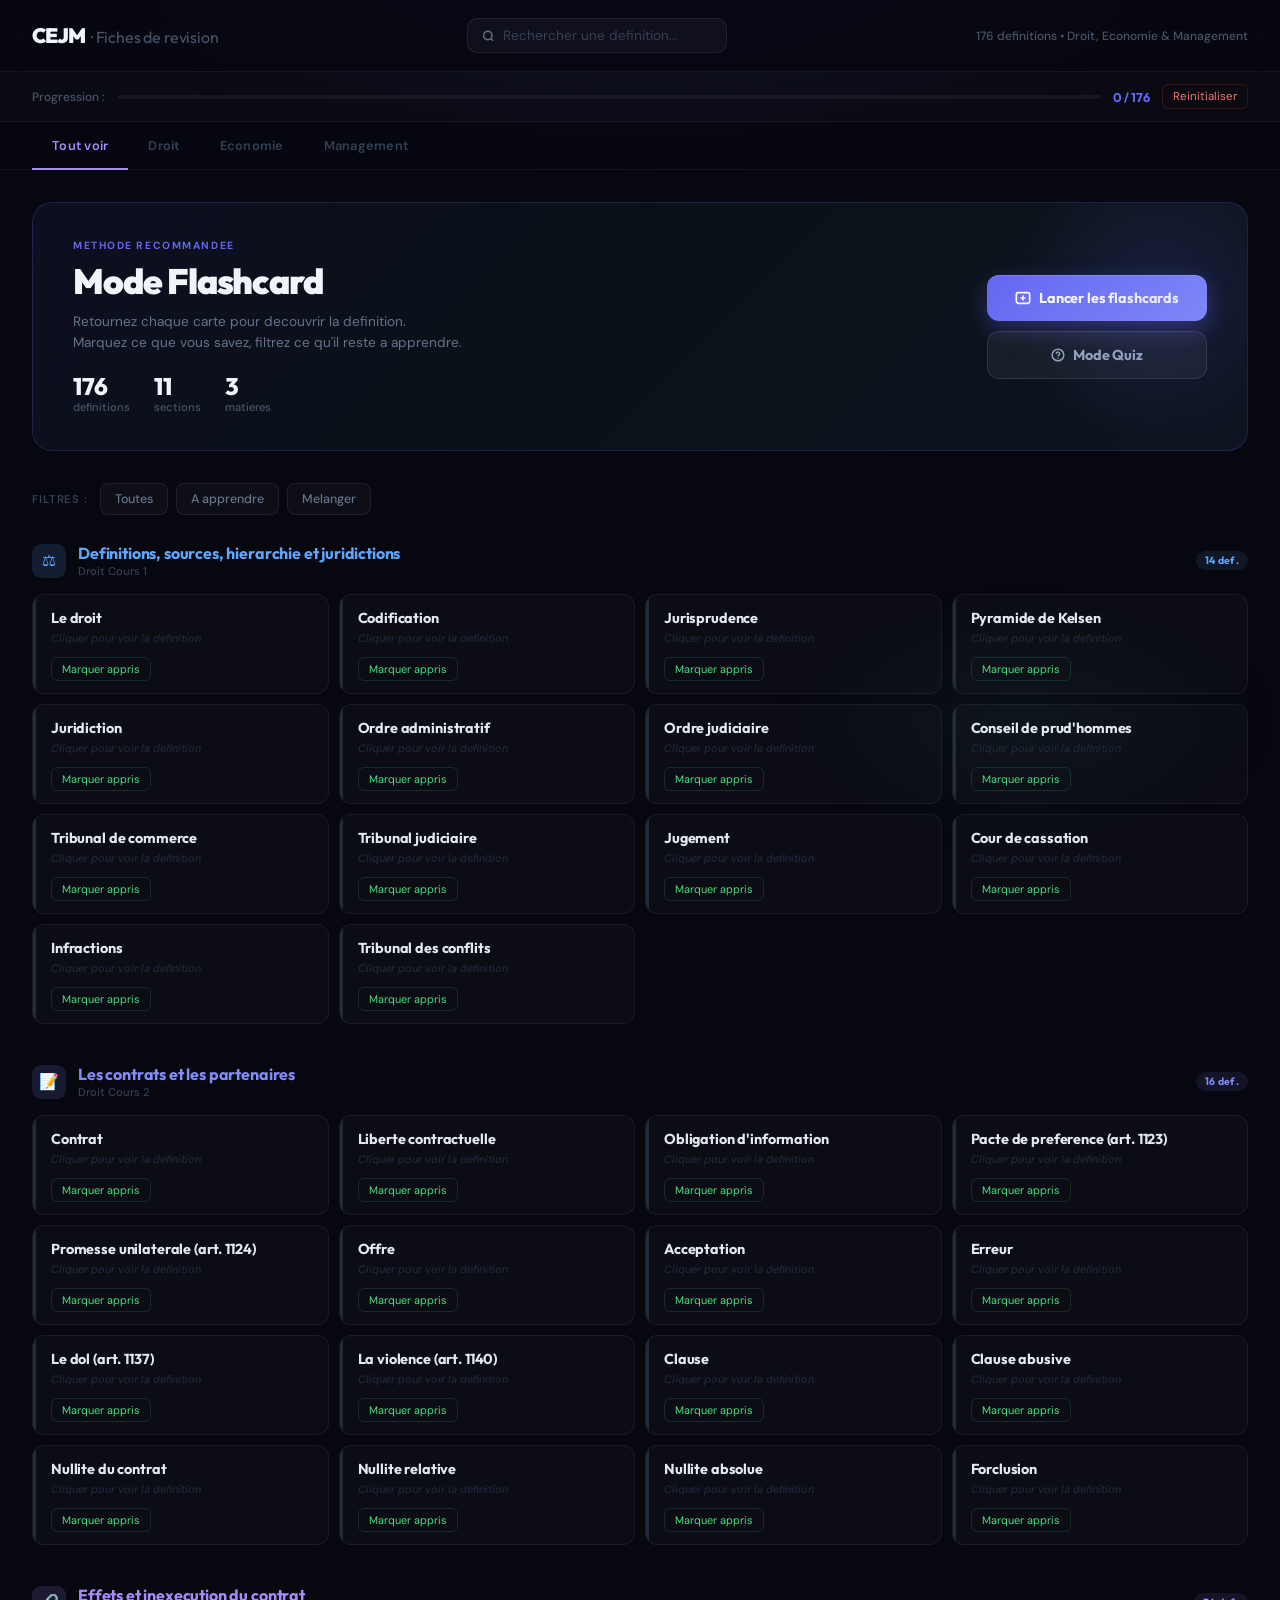
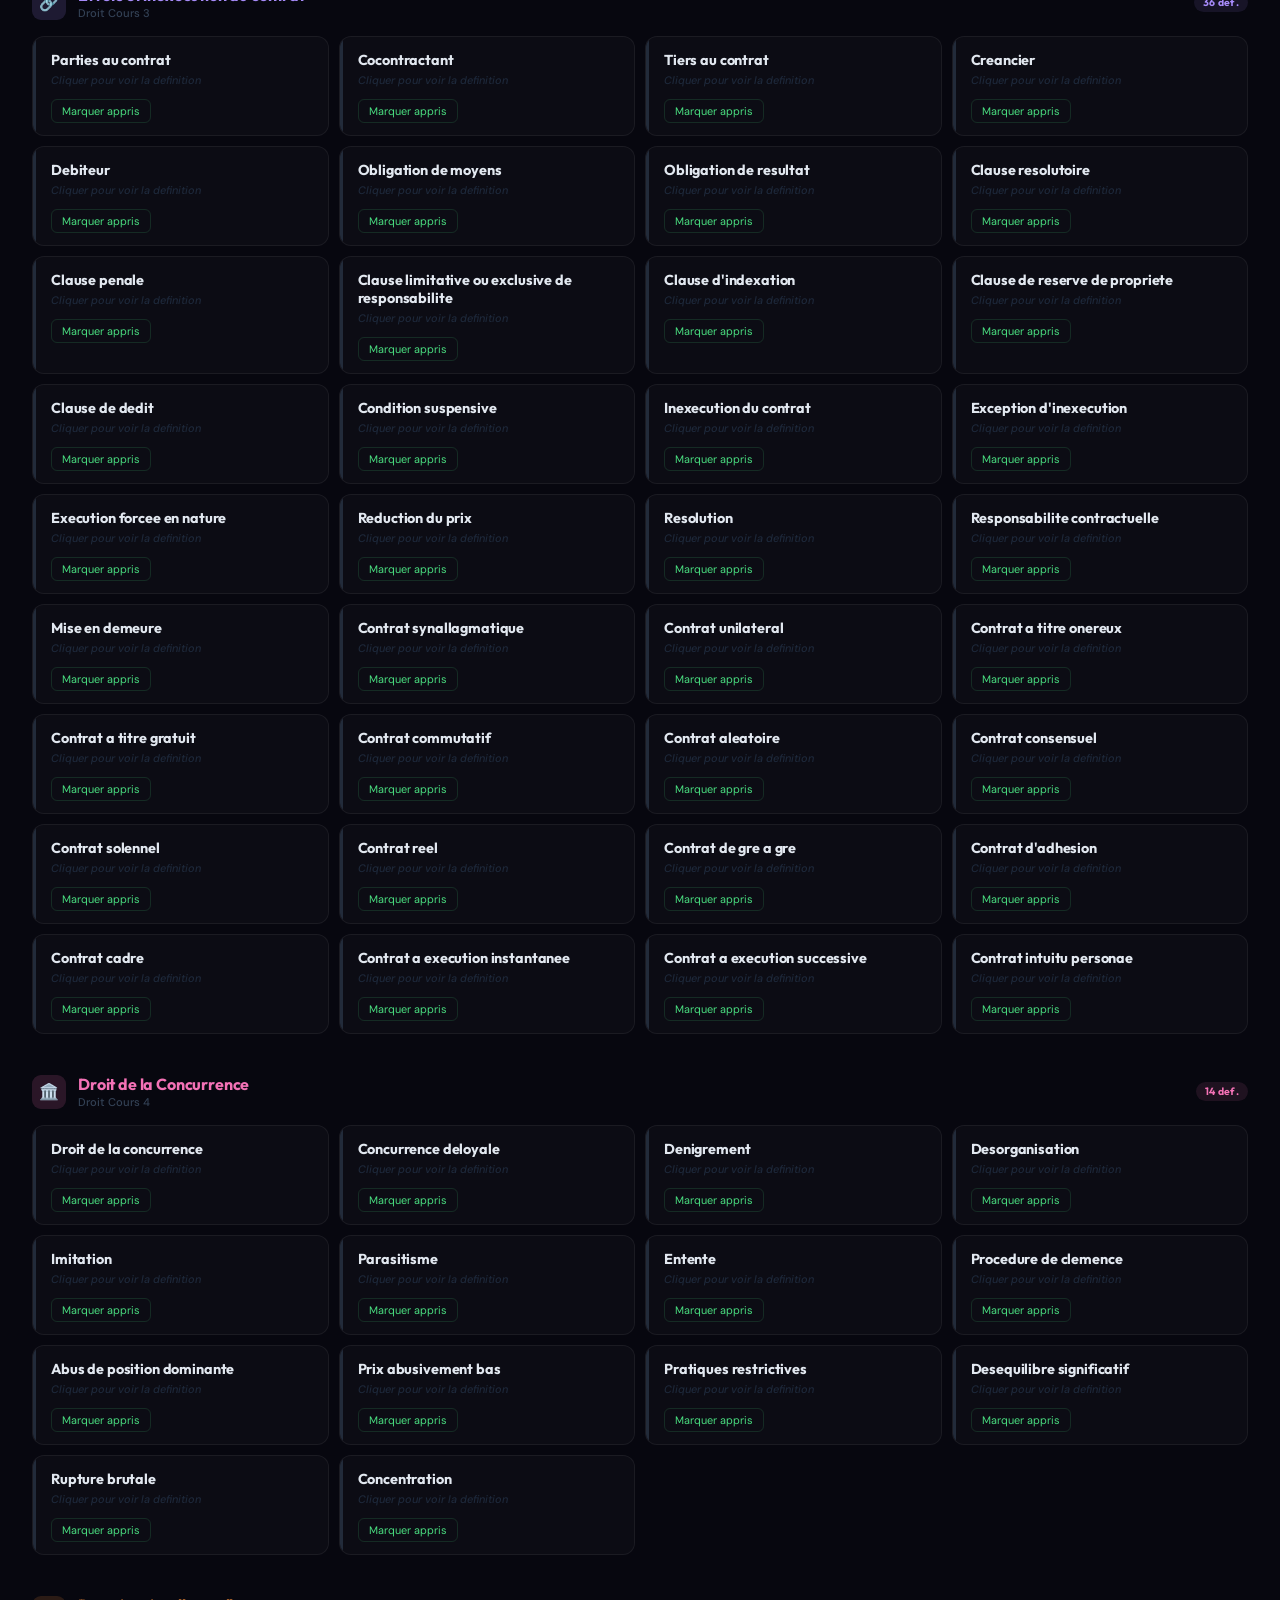
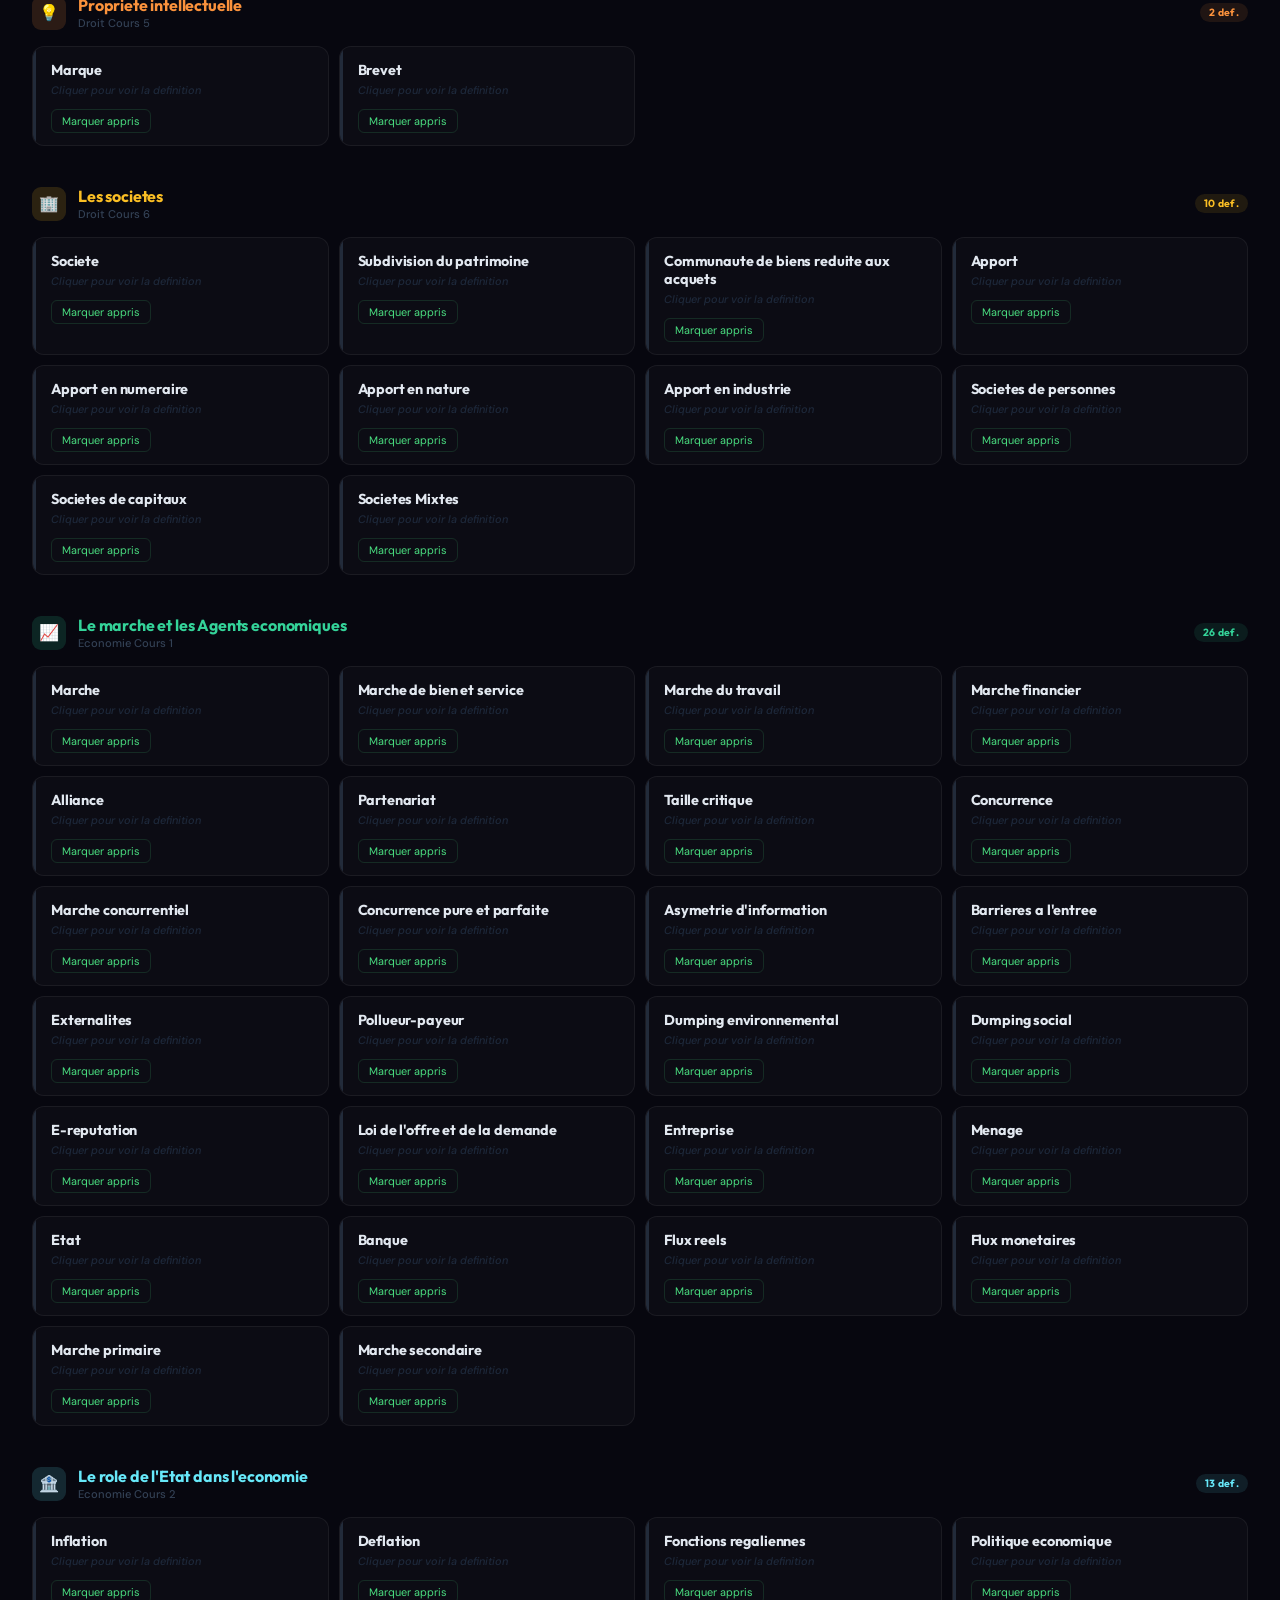
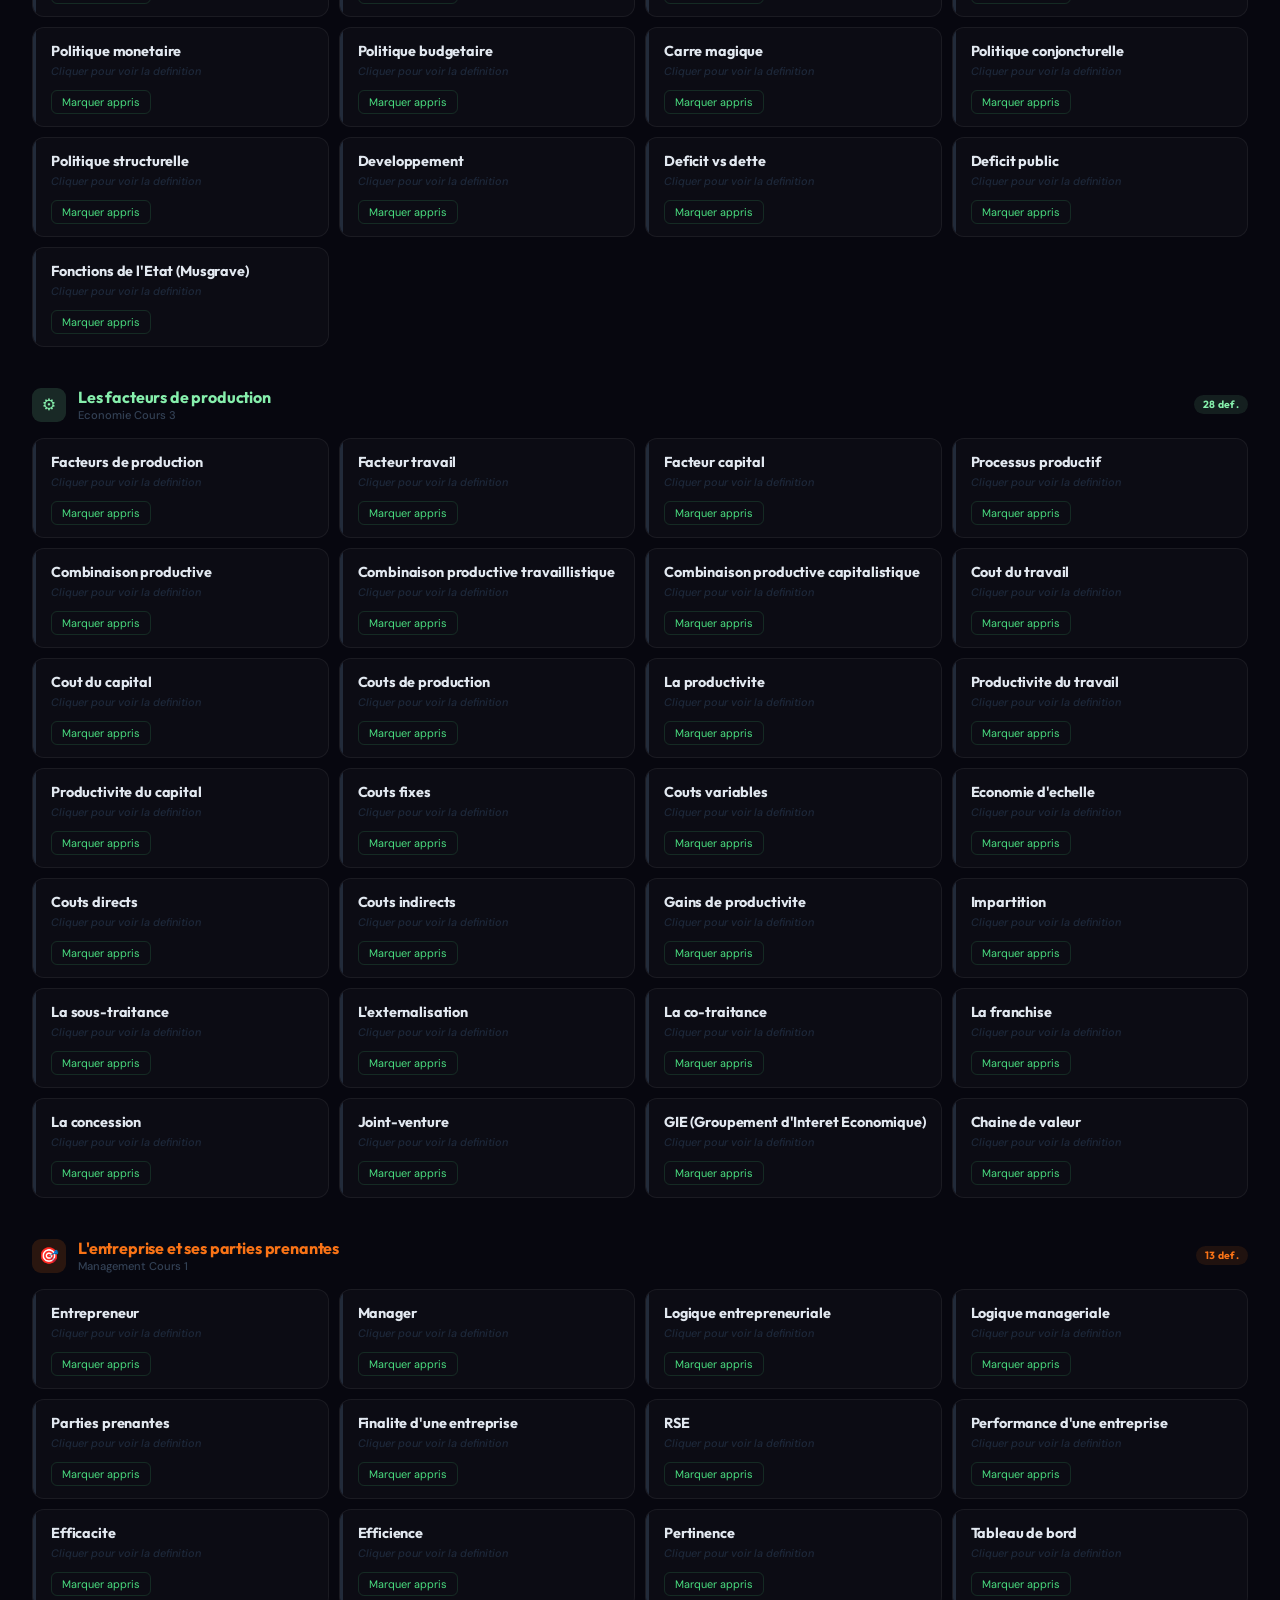
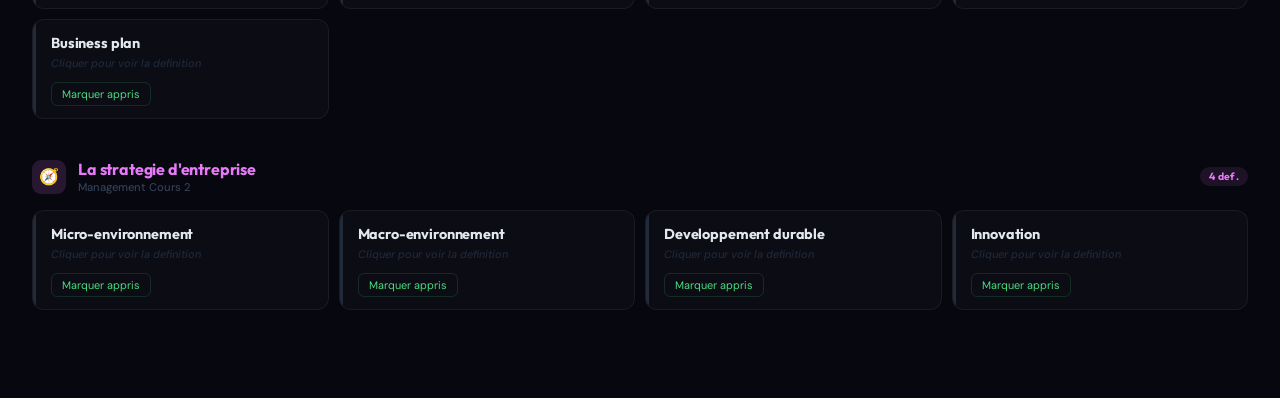
==== commit 6dc5c5c6: "Simplify header title to CEJM · Fiches de revision" ====
--- a/index.html
+++ b/index.html
@@ -44,16 +44,30 @@
   gap: 16px;
 }
 
+.header-brand {
+  display: flex;
+  align-items: center;
+  gap: 10px;
+  white-space: nowrap;
+  flex-shrink: 0;
+}
+
+
 header h1 {
   font-family: 'Outfit', sans-serif;
-  font-size: 1.25rem;
-  font-weight: 800;
-  letter-spacing: -0.02em;
-  background: linear-gradient(90deg, #e2e8f0 0%, #94a3b8 100%);
-  -webkit-background-clip: text;
-  -webkit-text-fill-color: transparent;
-  background-clip: text;
-  white-space: nowrap;
+  font-size: 1.3rem;
+  font-weight: 900;
+  letter-spacing: -0.03em;
+  color: #f1f5f9;
+  line-height: 1;
+}
+
+.header-brand-sub {
+  font-weight: 400;
+  color: #475569;
+  font-size: 1rem;
+  letter-spacing: -0.01em;
+  margin-left: 2px;
 }
 
 .header-meta {
@@ -1115,7 +1129,9 @@
 <body>
 
 <header>
-  <h1>Carte Mentale &mdash; Revision BTS</h1>
+  <div class="header-brand">
+    <h1>CEJM <span class="header-brand-sub">· Fiches de revision</span></h1>
+  </div>
   <div class="search-bar">
     <svg width="14" height="14" viewBox="0 0 24 24" fill="none" stroke="#64748b" stroke-width="2.5"><circle cx="11" cy="11" r="8"/><path d="m21 21-4.35-4.35"/></svg>
     <input type="text" id="searchInput" placeholder="Rechercher une definition...">
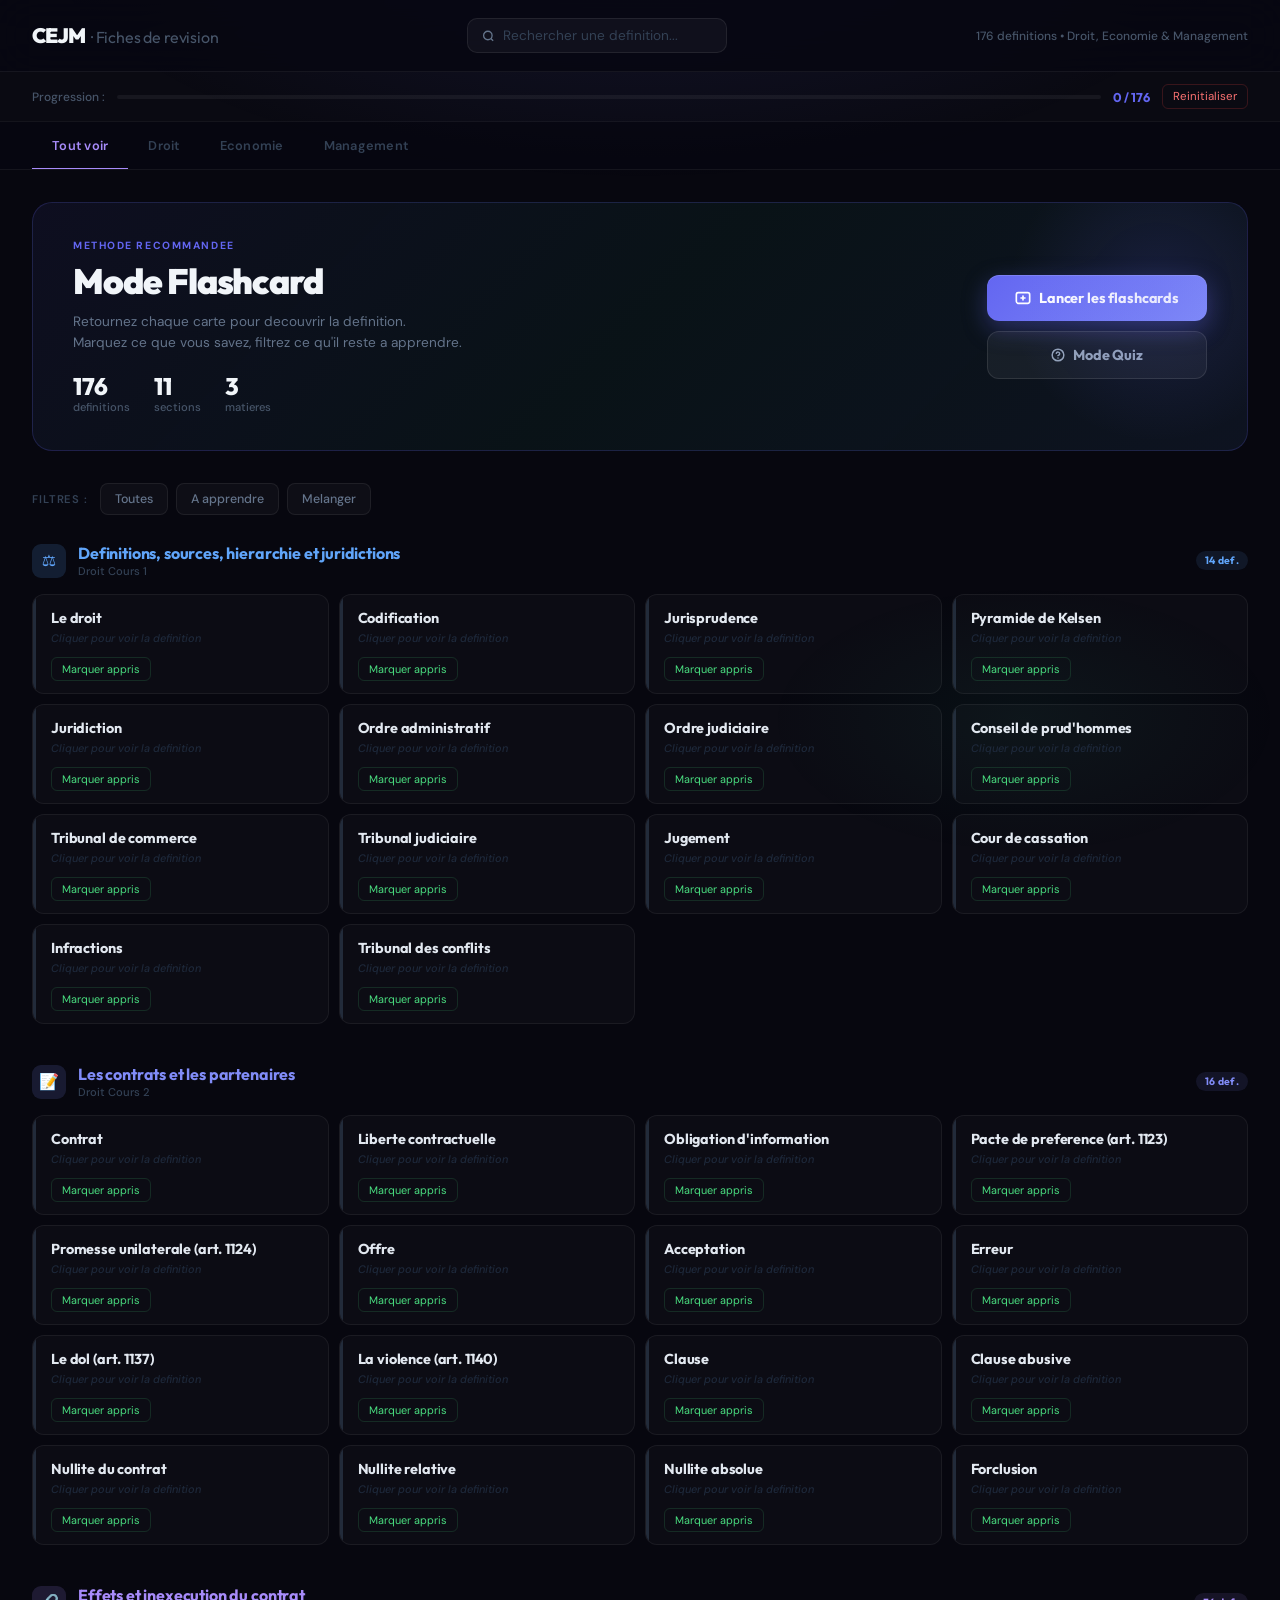
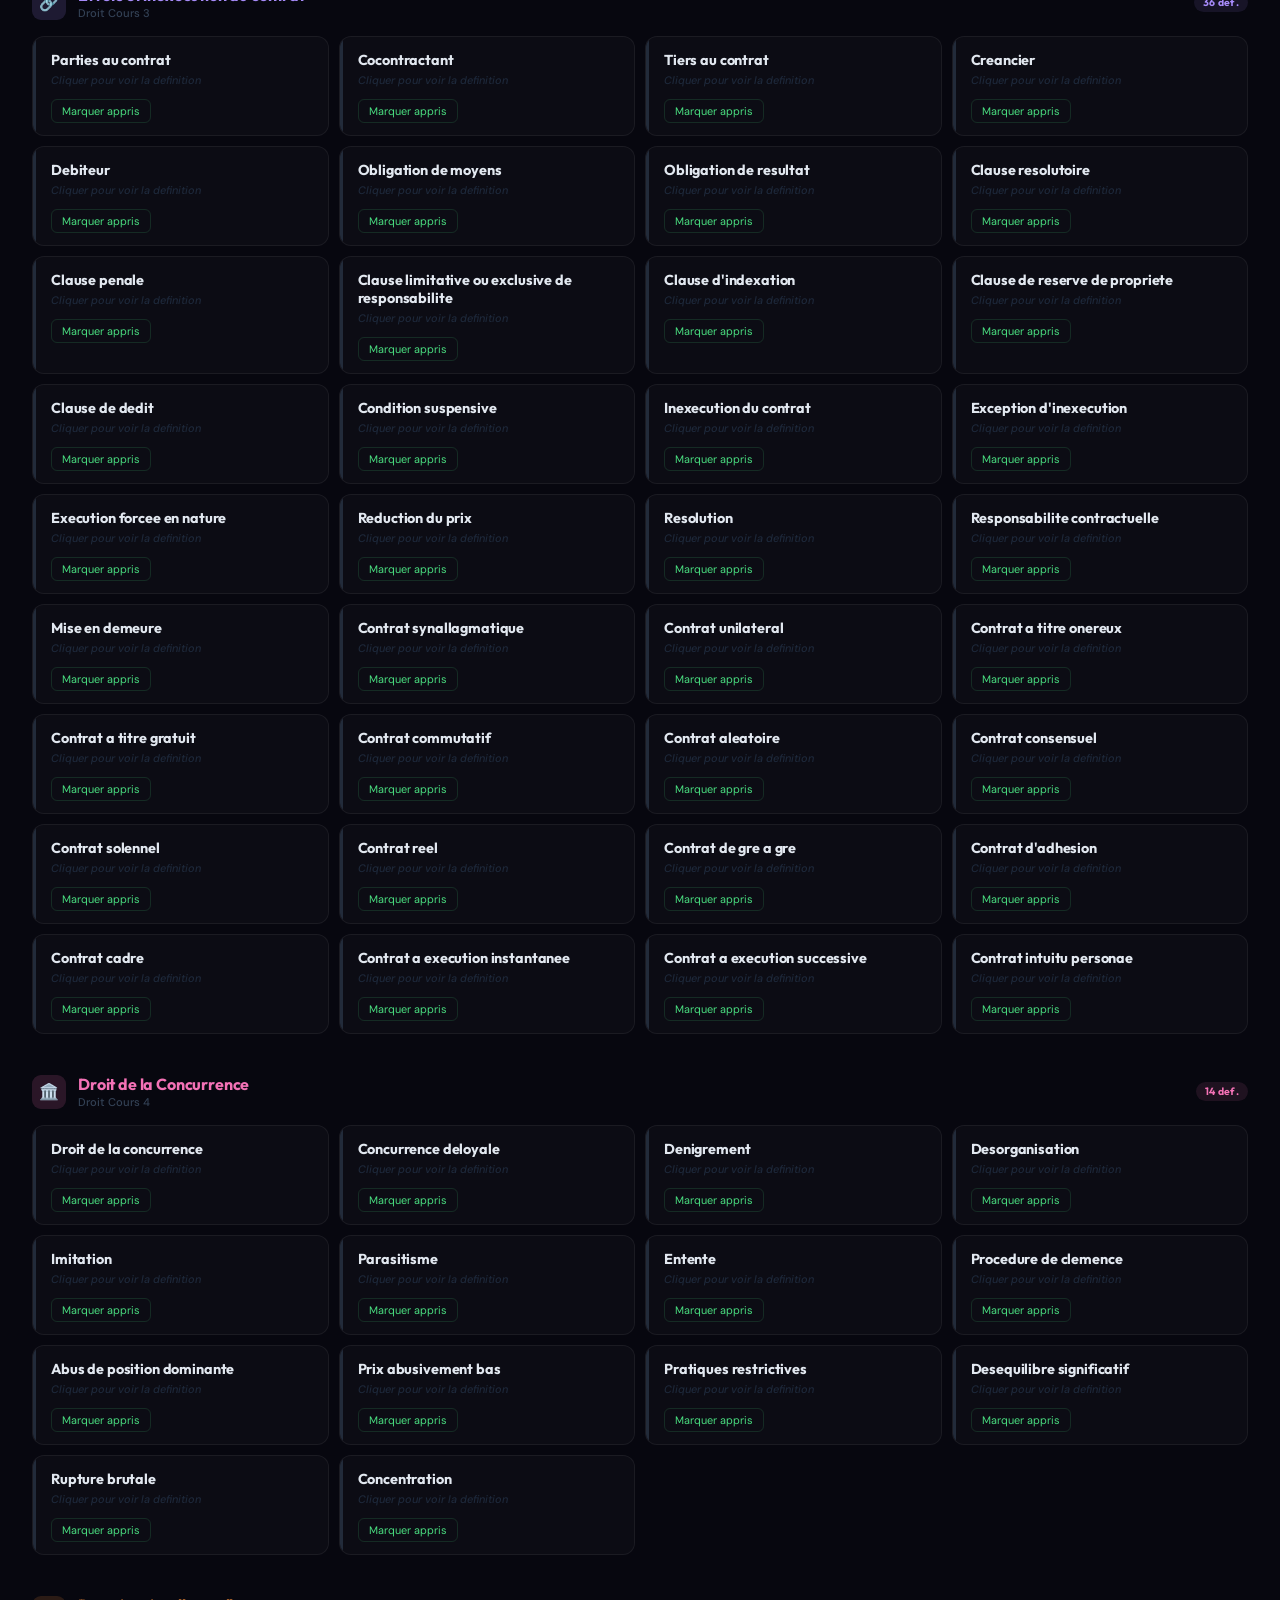
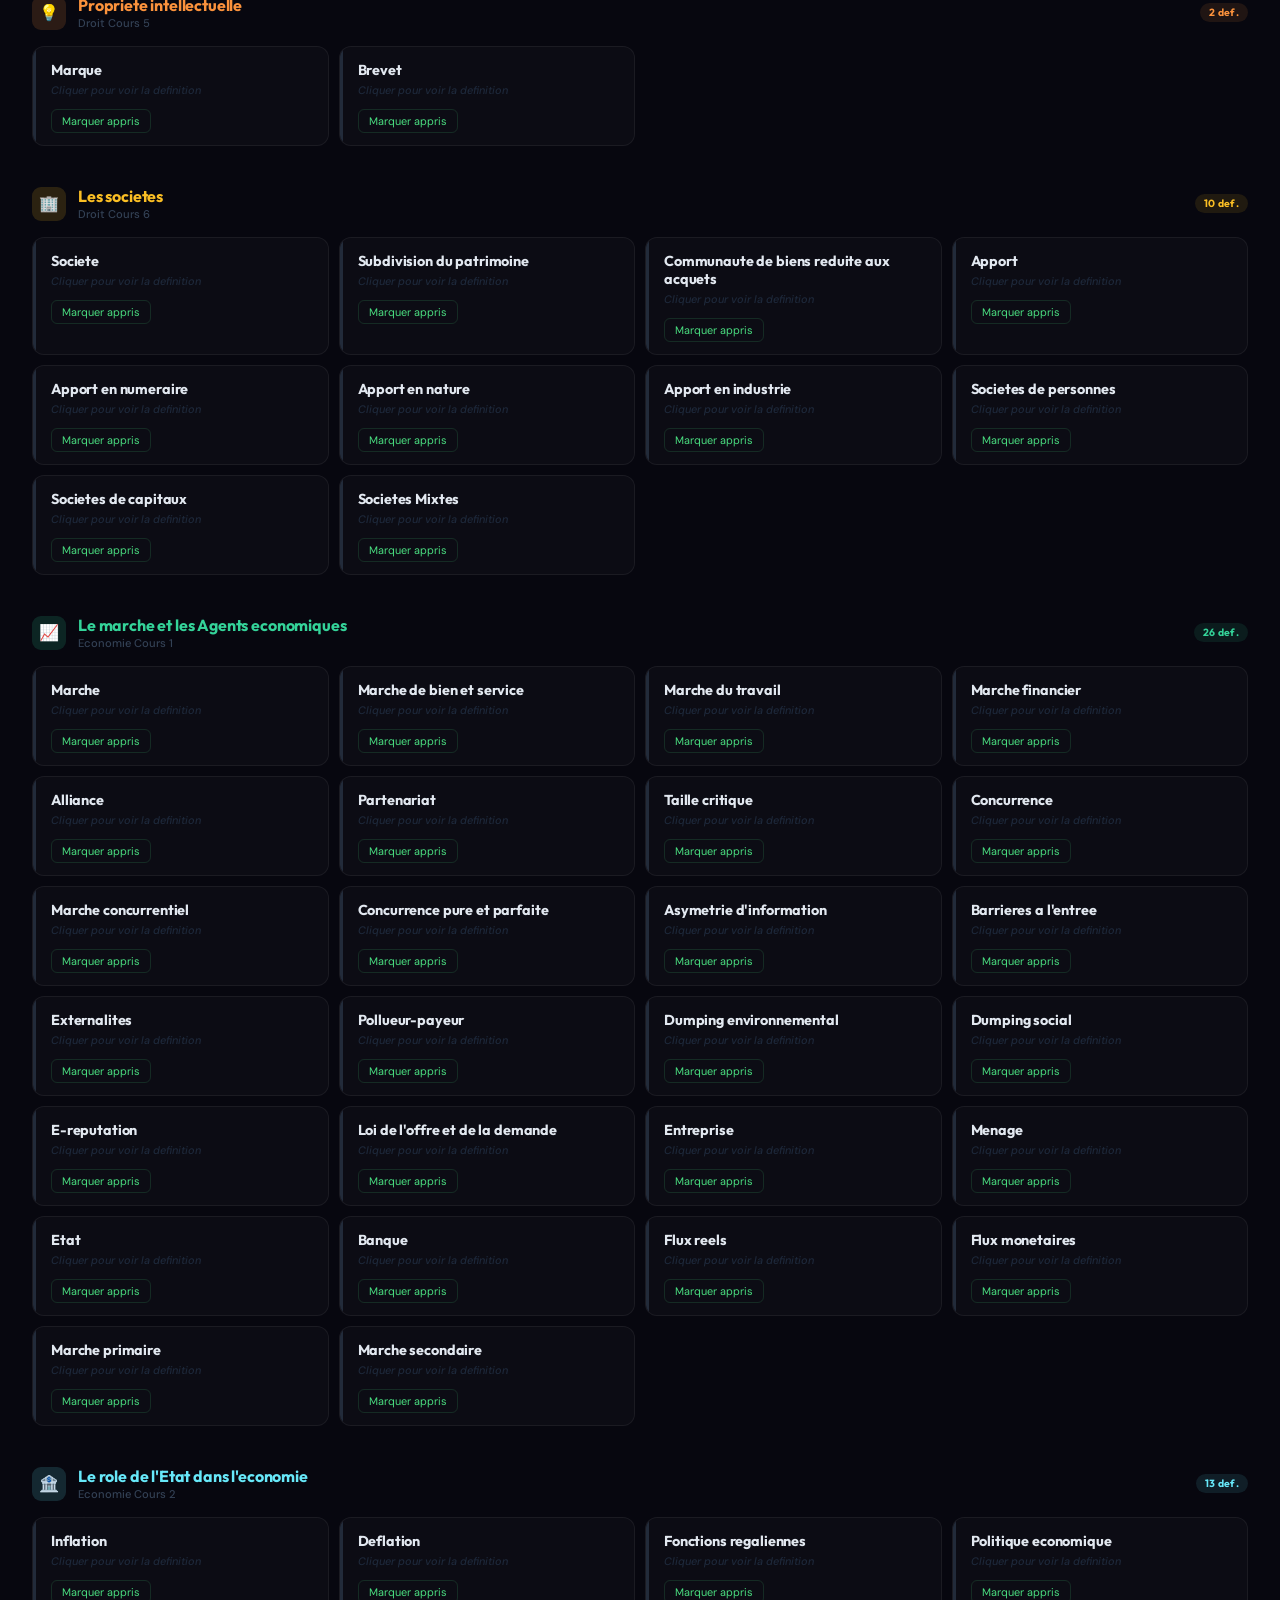
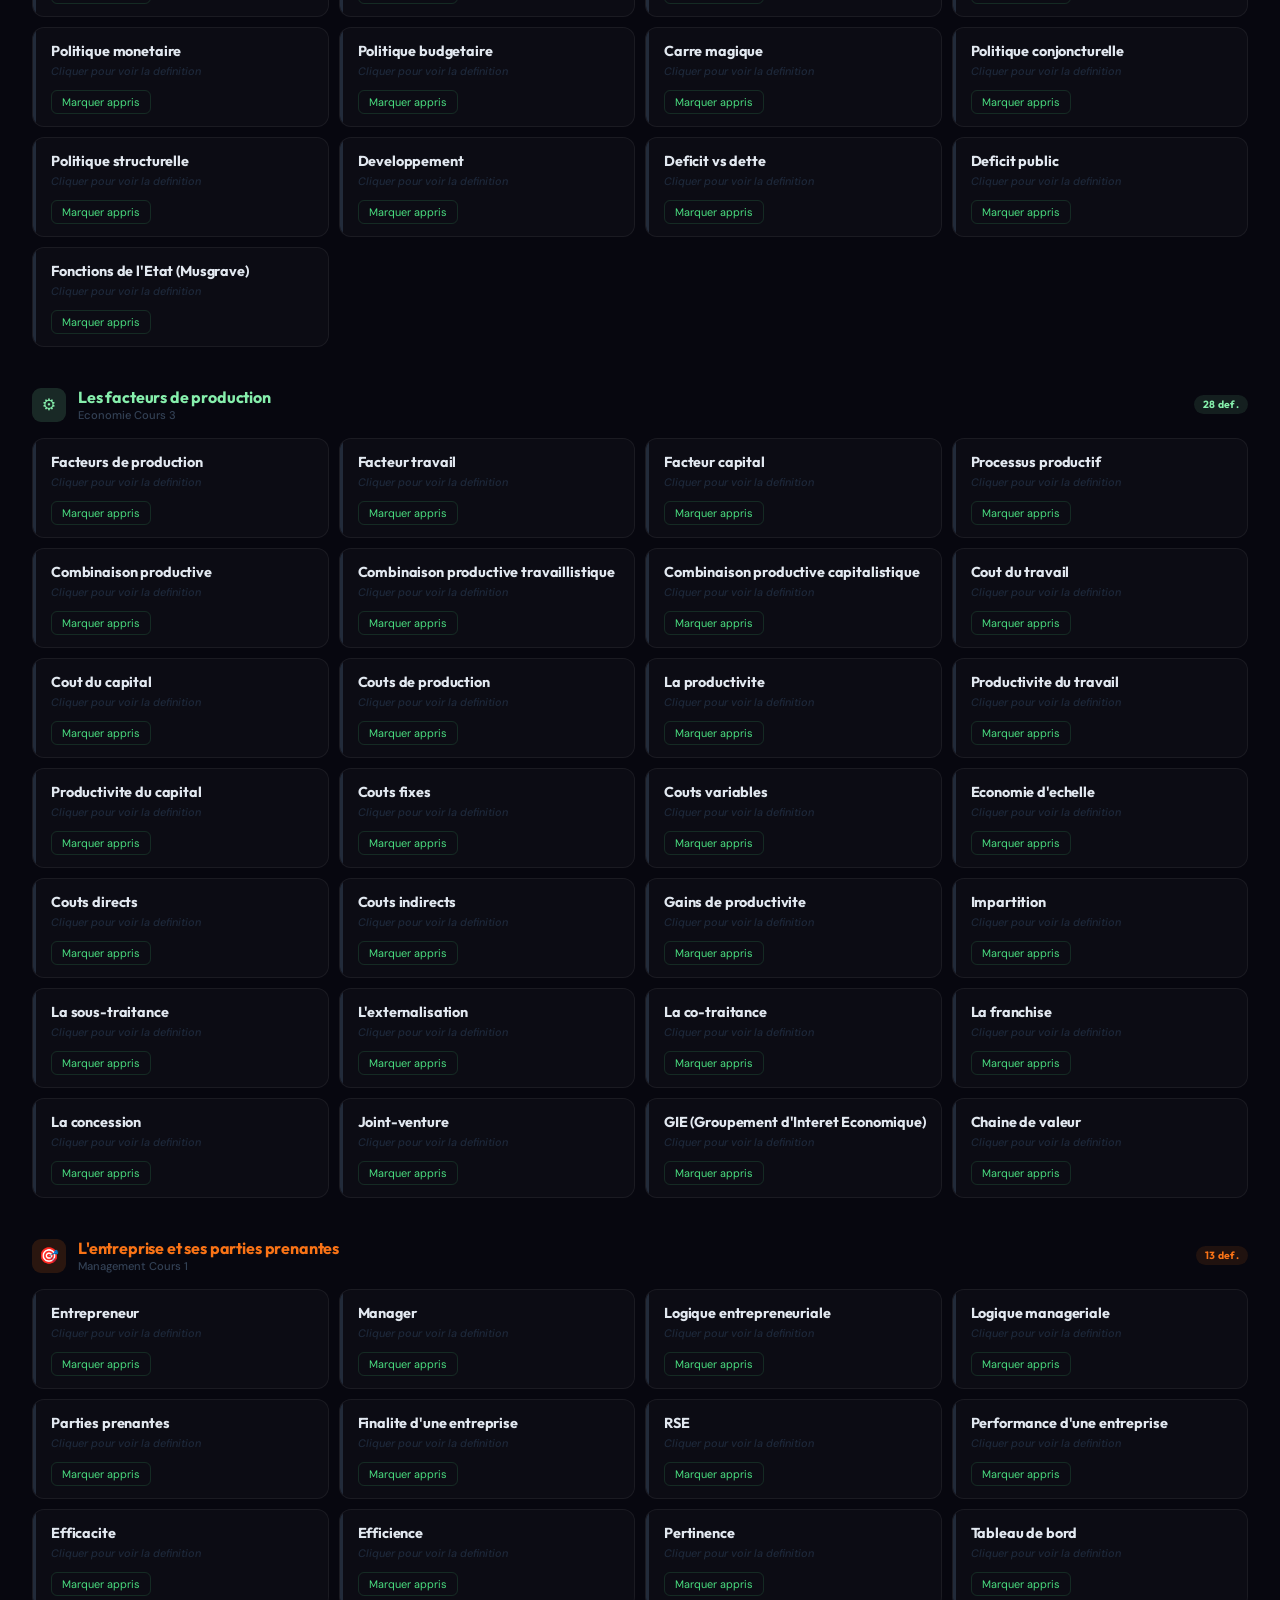
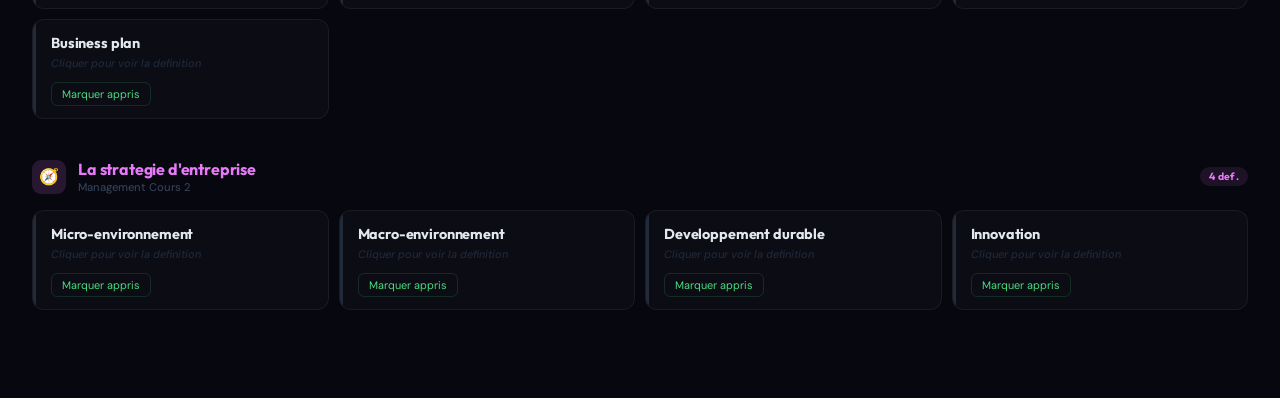
==== commit f2f7b831: "opti affichage mobile" ====
--- a/index.html
+++ b/index.html
@@ -168,6 +168,11 @@
   background: rgba(8,8,18,0.6);
   position: relative;
   z-index: 1;
+  overflow-x: auto;
+  scrollbar-width: none; /* Firefox */
+}
+.tabs::-webkit-scrollbar {
+  display: none; /* Chrome, Safari, Edge */
 }
 
 .tab {
@@ -182,6 +187,7 @@
   position: relative;
   bottom: -1px;
   font-family: 'DM Sans', sans-serif;
+  white-space: nowrap;
 }
 
 .tab:hover { color: #64748b; }
@@ -1109,20 +1115,47 @@
 }
 
 @media (max-width: 640px) {
-  header { flex-wrap: wrap; gap: 10px; padding: 14px 16px; }
-  header h1 { font-size: 1rem; }
-  .search-bar { width: 100%; order: 3; }
-  .tabs { padding: 0 16px; overflow-x: auto; }
+  header { flex-wrap: wrap; gap: 10px; padding: 12px 16px; }
+  header h1 { font-size: 1.15rem; }
+  .header-meta { font-size: 0.65rem; white-space: normal; text-align: left; line-height: 1.3; }
+  .search-bar { width: 100%; order: 3; margin-top: 4px; border-radius: 12px; }
+  
+  .progress-section { padding: 12px 16px; gap: 8px; }
+  .progress-bar-wrap { min-width: 80px; }
+  
+  .tabs { padding: 0 16px; }
+  .tab { padding: 14px 16px; }
+  
   .main { padding: 20px 16px 40px; }
-  .fc-hero { flex-direction: column; padding: 24px 20px; }
-  .fc-hero-actions { flex-direction: row; width: 100%; }
-  .fc-hero-btn { flex: 1; }
-  .quiz-options { grid-template-columns: 1fr; }
-  .modal { padding: 24px; }
+  
+  .fc-hero { flex-direction: column; padding: 24px 20px; align-items: center; text-align: center; gap: 20px; }
+  .fc-hero-stats { justify-content: center; margin-top: 5px; gap: 16px; }
+  .fc-hero-actions { flex-direction: column; width: 100%; }
+  .fc-hero-btn { width: 100%; justify-content: center; }
+  
+  .toolbar { margin-bottom: 20px; }
+  
+  .cards-grid { grid-template-columns: 1fr; gap: 12px; }
+  
+  .quiz-box { padding: 24px 20px; border-radius: 18px; }
+  .quiz-options { grid-template-columns: 1fr; gap: 8px; }
+  .quiz-option { padding: 14px 16px; font-size: 0.85rem; }
+  .quiz-question { font-size: 1.15rem; margin-bottom: 20px; }
+  
+  .modal { padding: 24px 20px; border-radius: 18px; }
   .modal-term { font-size: 1.3rem; }
-  .fc-scene { height: min(260px, 45vh); }
+  .modal-def { font-size: 0.85rem; margin-bottom: 20px; }
+  
+  .fc-scene { height: min(280px, 50vh); width: 100%; margin-bottom: 16px; }
+  .fc-face { padding: 20px; }
+  .fc-term { font-size: 1.3rem; }
+  .fc-def { font-size: 0.85rem; }
   .fc-actions { gap: 6px; }
-  .fc-btn { min-width: 72px; font-size: 0.75rem; padding: 10px 8px; }
+  .fc-btn { min-width: 0; font-size: 0.72rem; padding: 10px 4px; border-radius: 9px; }
+  
+  .fc-filter-row { gap: 6px; row-gap: 8px; }
+  .fc-filter-chip { padding: 6px 12px; font-size: 0.7rem; }
+  .fc-header { padding: 12px 16px; }
 }
 </style>
 </head>
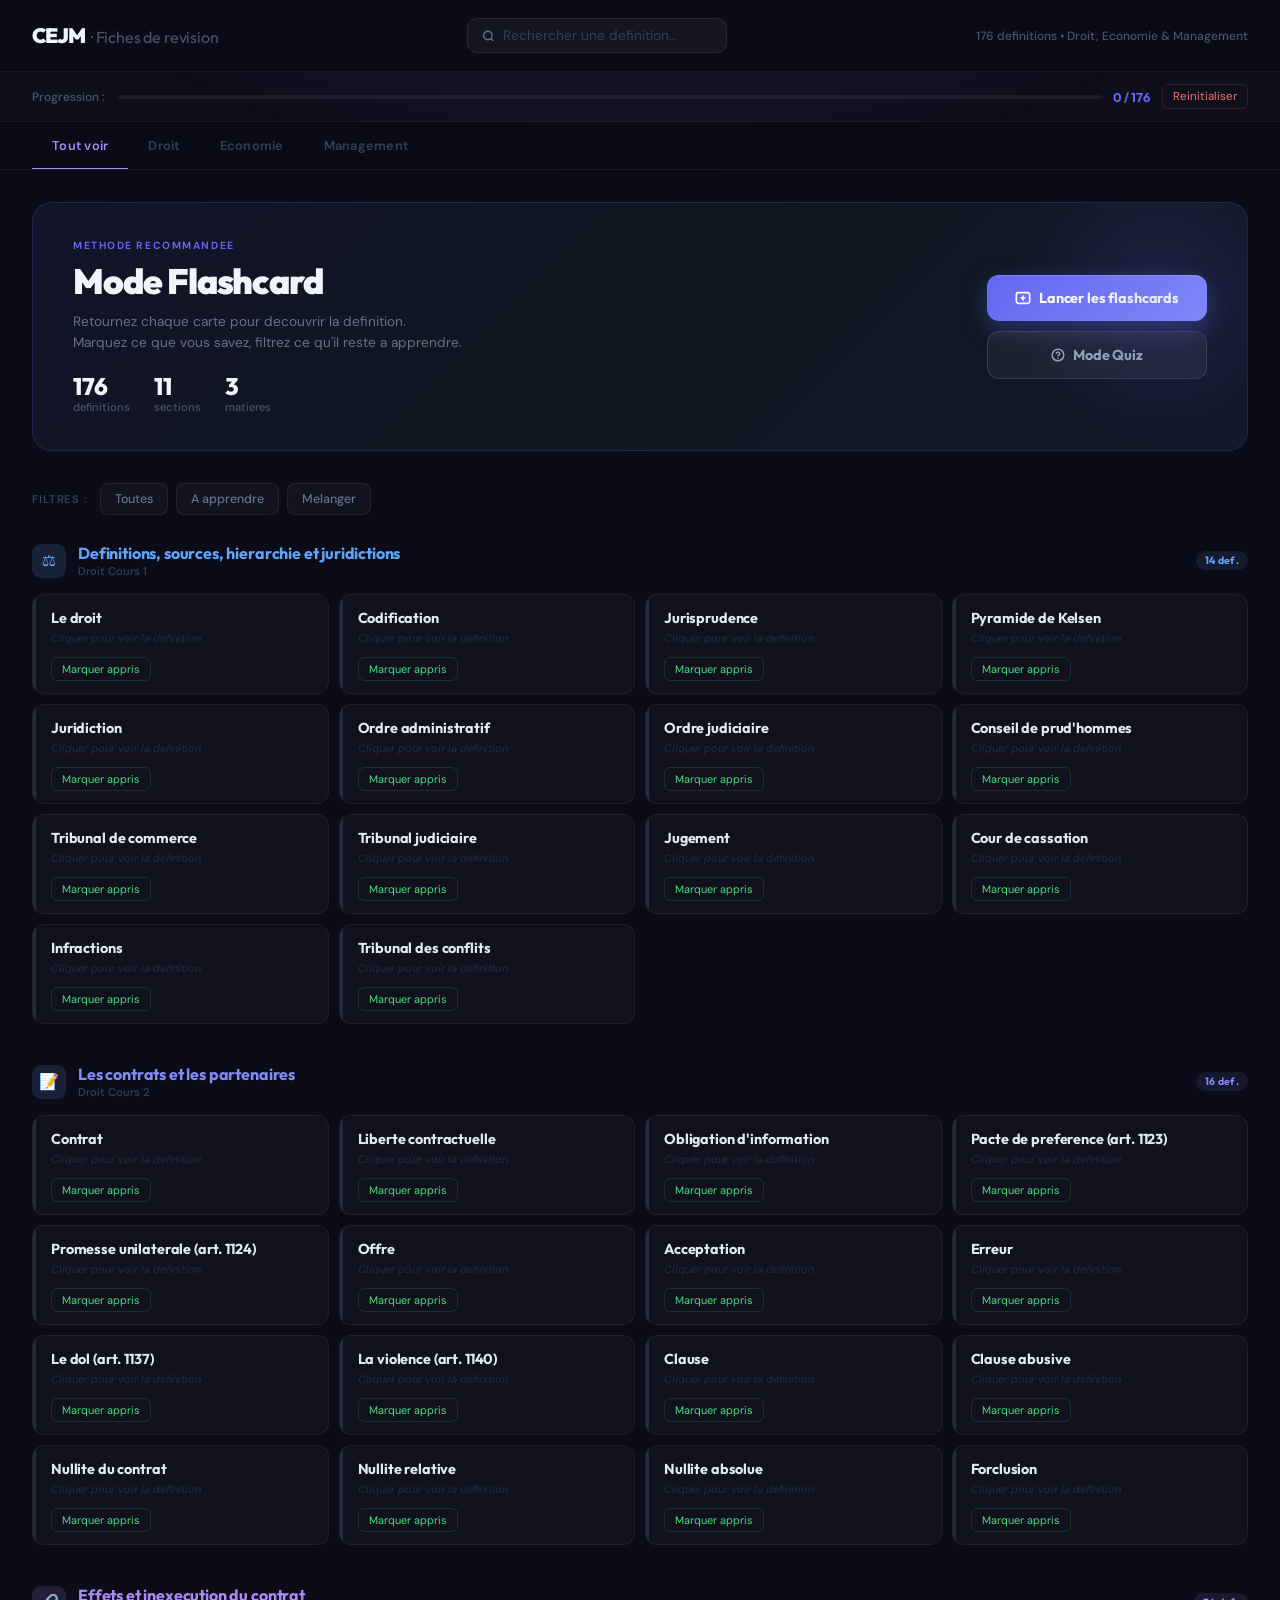
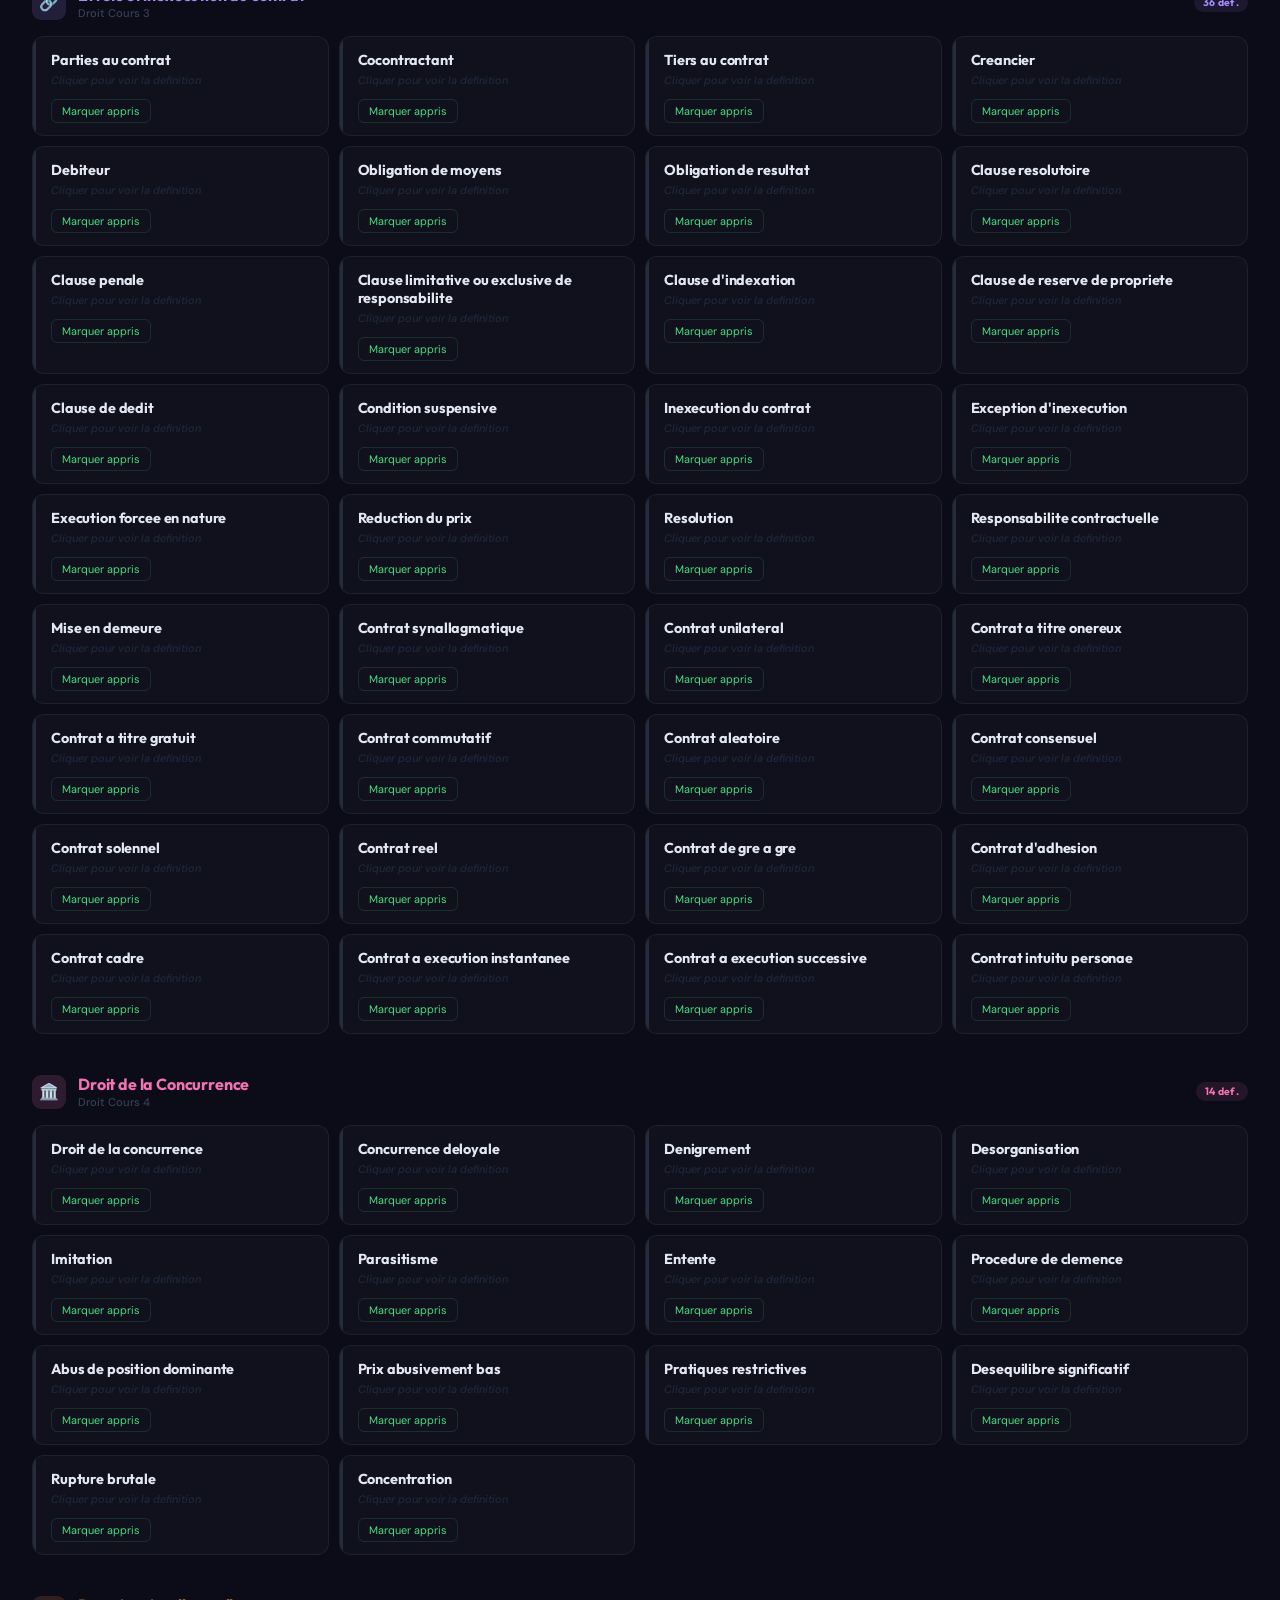
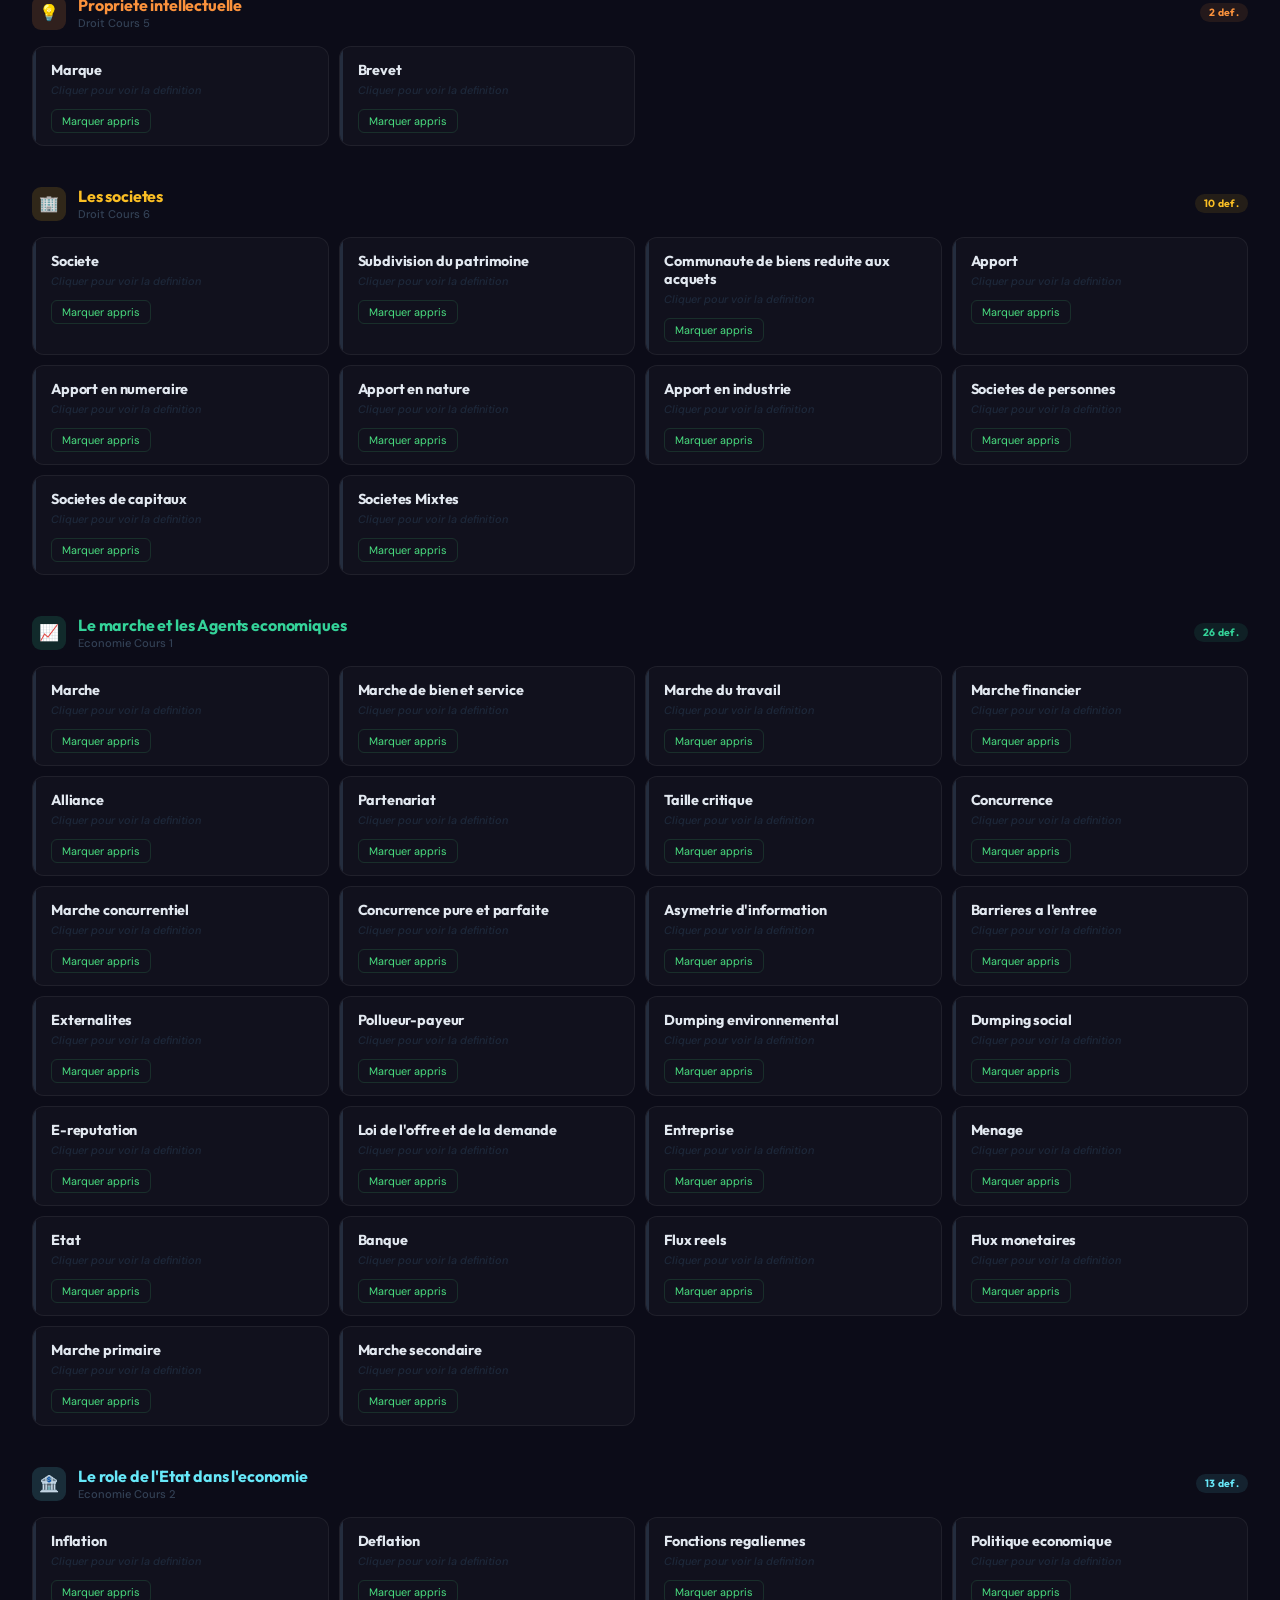
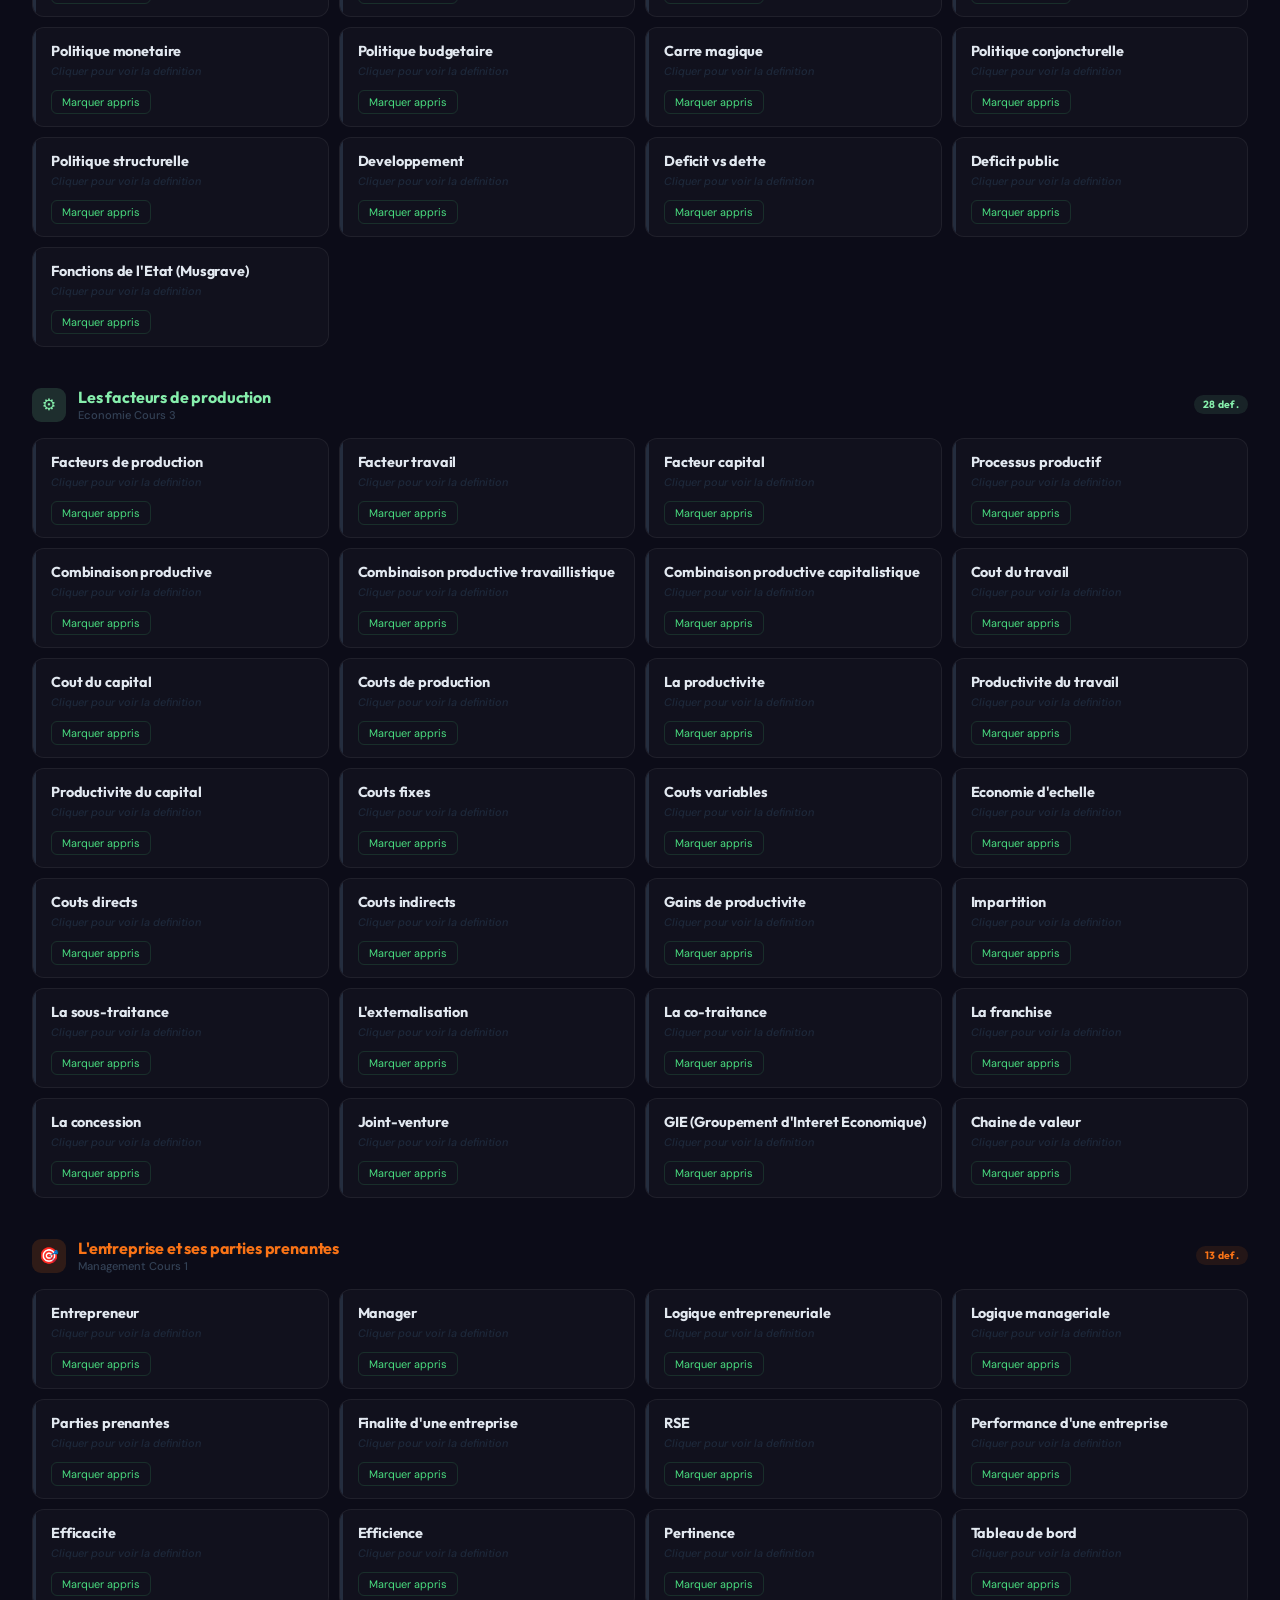
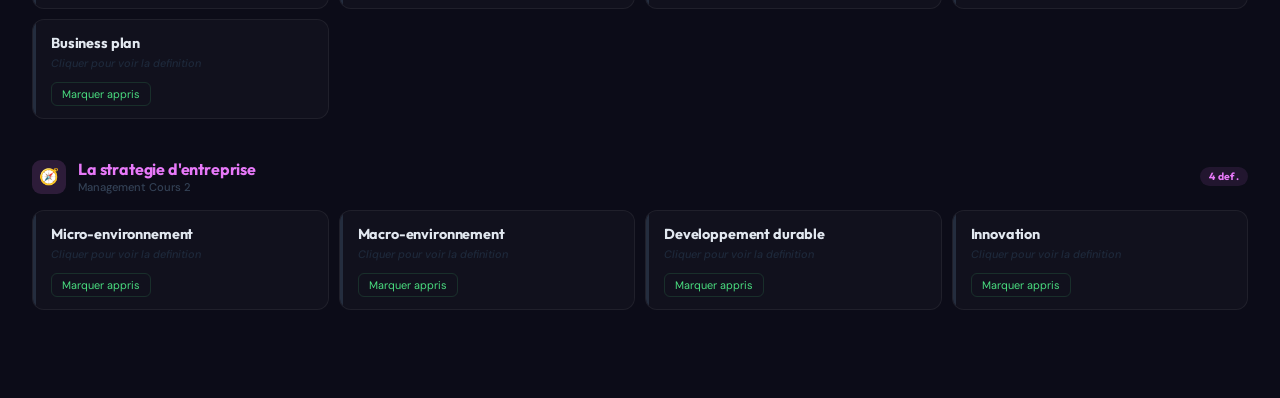
==== commit ccf572cc: "style: adapt to mobile and lighten theme slightly, remove background scroll artifact" ====
--- a/index.html
+++ b/index.html
@@ -12,7 +12,7 @@
 
 body {
   font-family: 'DM Sans', system-ui, sans-serif;
-  background: #07070f;
+  background: #0c0c18;
   color: #e2e8f0;
   min-height: 100vh;
   overflow-x: hidden;
@@ -22,16 +22,14 @@
   content: '';
   position: fixed;
   inset: 0;
-  background:
-    radial-gradient(ellipse 80% 50% at 50% -10%, rgba(99,102,241,0.12) 0%, transparent 60%),
-    radial-gradient(ellipse 40% 30% at 80% 80%, rgba(52,211,153,0.05) 0%, transparent 50%);
+  background: radial-gradient(ellipse 80% 50% at 50% -10%, rgba(99,102,241,0.10) 0%, transparent 60%);
   pointer-events: none;
   z-index: 0;
 }
 
 /* HEADER */
 header {
-  background: rgba(8,8,18,0.85);
+  background: rgba(12,12,24,0.85);
   padding: 18px 32px;
   border-bottom: 1px solid rgba(255,255,255,0.06);
   display: flex;
@@ -165,7 +163,7 @@
   gap: 0;
   padding: 0 32px;
   border-bottom: 1px solid rgba(255,255,255,0.06);
-  background: rgba(8,8,18,0.6);
+  background: rgba(12,12,24,0.6);
   position: relative;
   z-index: 1;
   overflow-x: auto;
@@ -573,7 +571,7 @@
 .modal-overlay.open { display: flex; }
 
 .modal {
-  background: #0d0d1a;
+  background: #111122;
   border: 1px solid rgba(255,255,255,0.08);
   border-radius: 20px;
   padding: 36px;
@@ -684,7 +682,7 @@
   display: none;
   position: fixed;
   inset: 0;
-  background: #07070f;
+  background: #0c0c18;
   z-index: 500;
   align-items: center;
   justify-content: center;
@@ -832,7 +830,7 @@
   display: none;
   position: fixed;
   inset: 0;
-  background: #06060e;
+  background: #0a0a16;
   z-index: 500;
   flex-direction: column;
   align-items: center;
@@ -849,7 +847,7 @@
   align-items: center;
   justify-content: space-between;
   padding: 14px 24px;
-  background: rgba(6,6,14,0.95);
+  background: rgba(10,10,20,0.95);
   border-bottom: 1px solid rgba(255,255,255,0.05);
   backdrop-filter: blur(10px);
   z-index: 1;
@@ -928,11 +926,11 @@
 }
 
 .fc-front {
-  background: linear-gradient(135deg, #0d0d1c 0%, #12122a 100%);
+  background: linear-gradient(135deg, #101020 0%, #16162e 100%);
 }
 
 .fc-back {
-  background: linear-gradient(135deg, #0a0f1e 0%, #0d1525 100%);
+  background: linear-gradient(135deg, #0d1222 0%, #10182a 100%);
   transform: rotateY(180deg);
 }
 
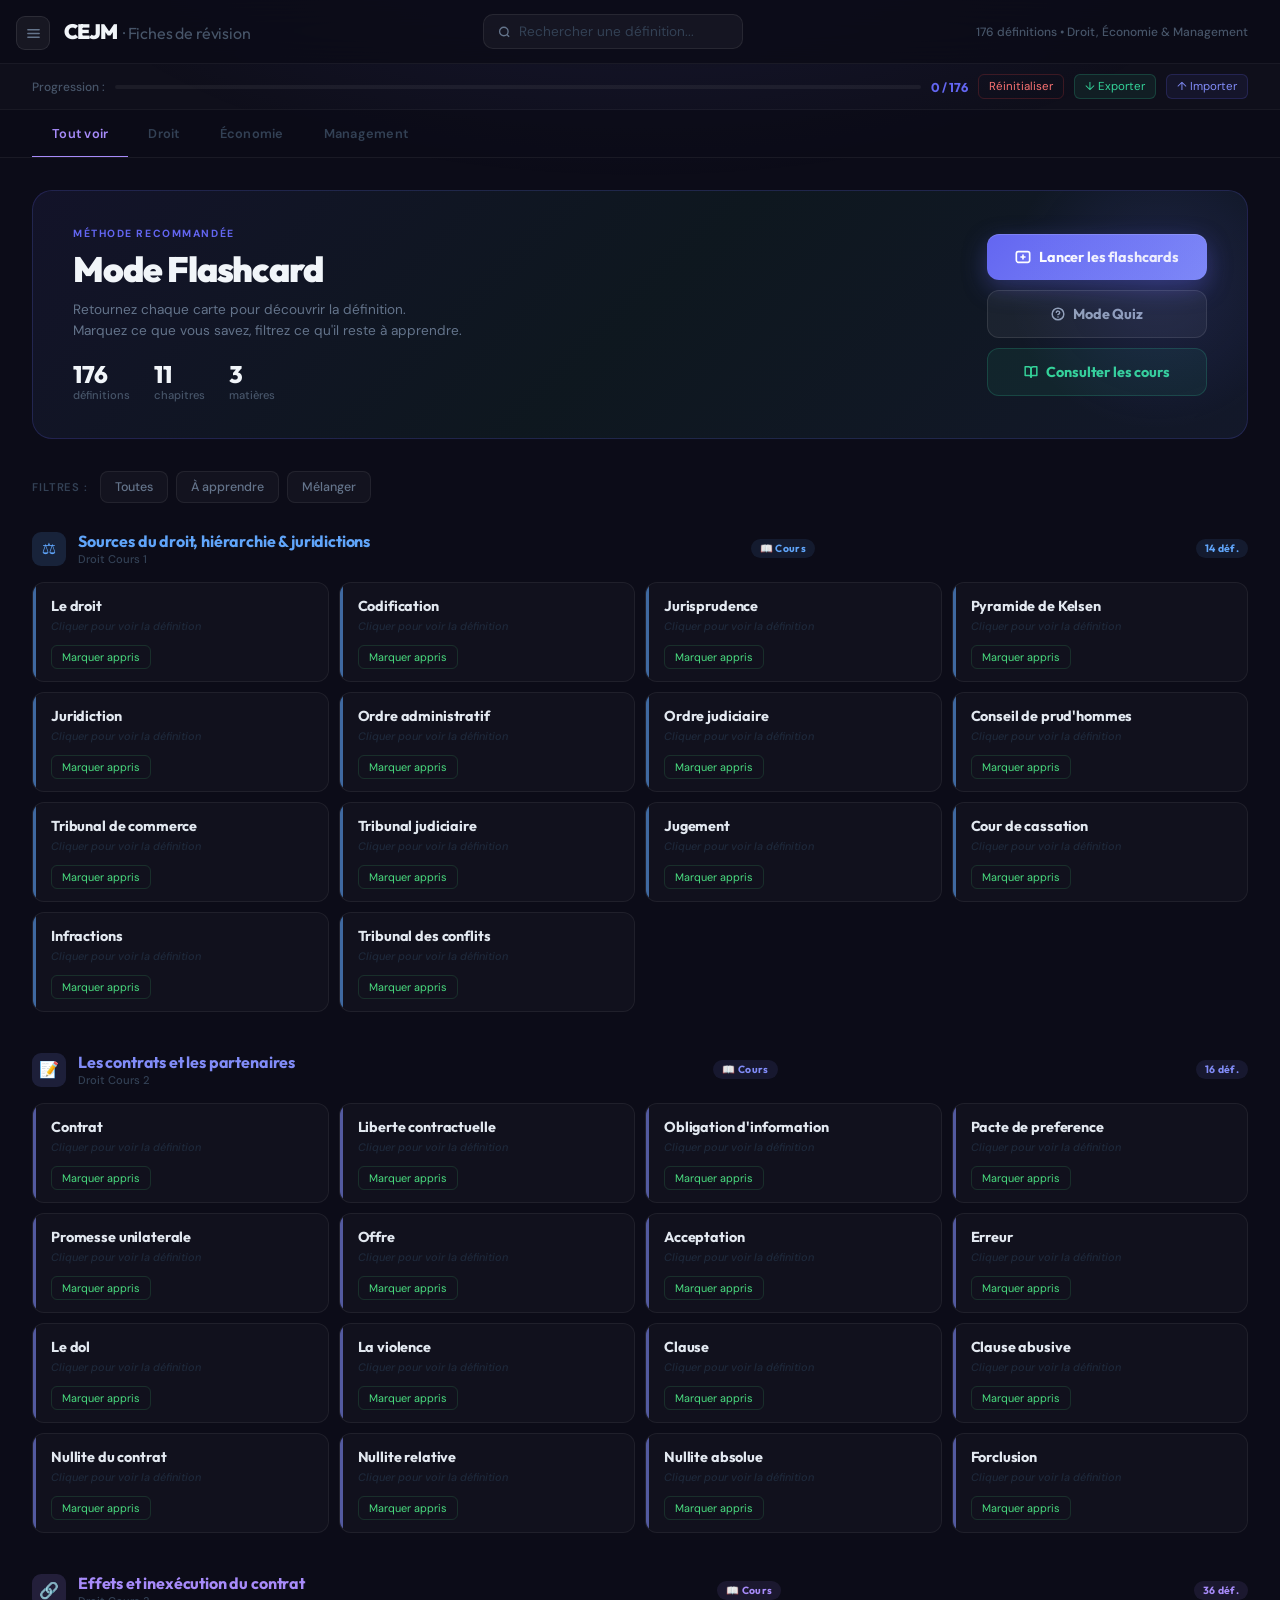
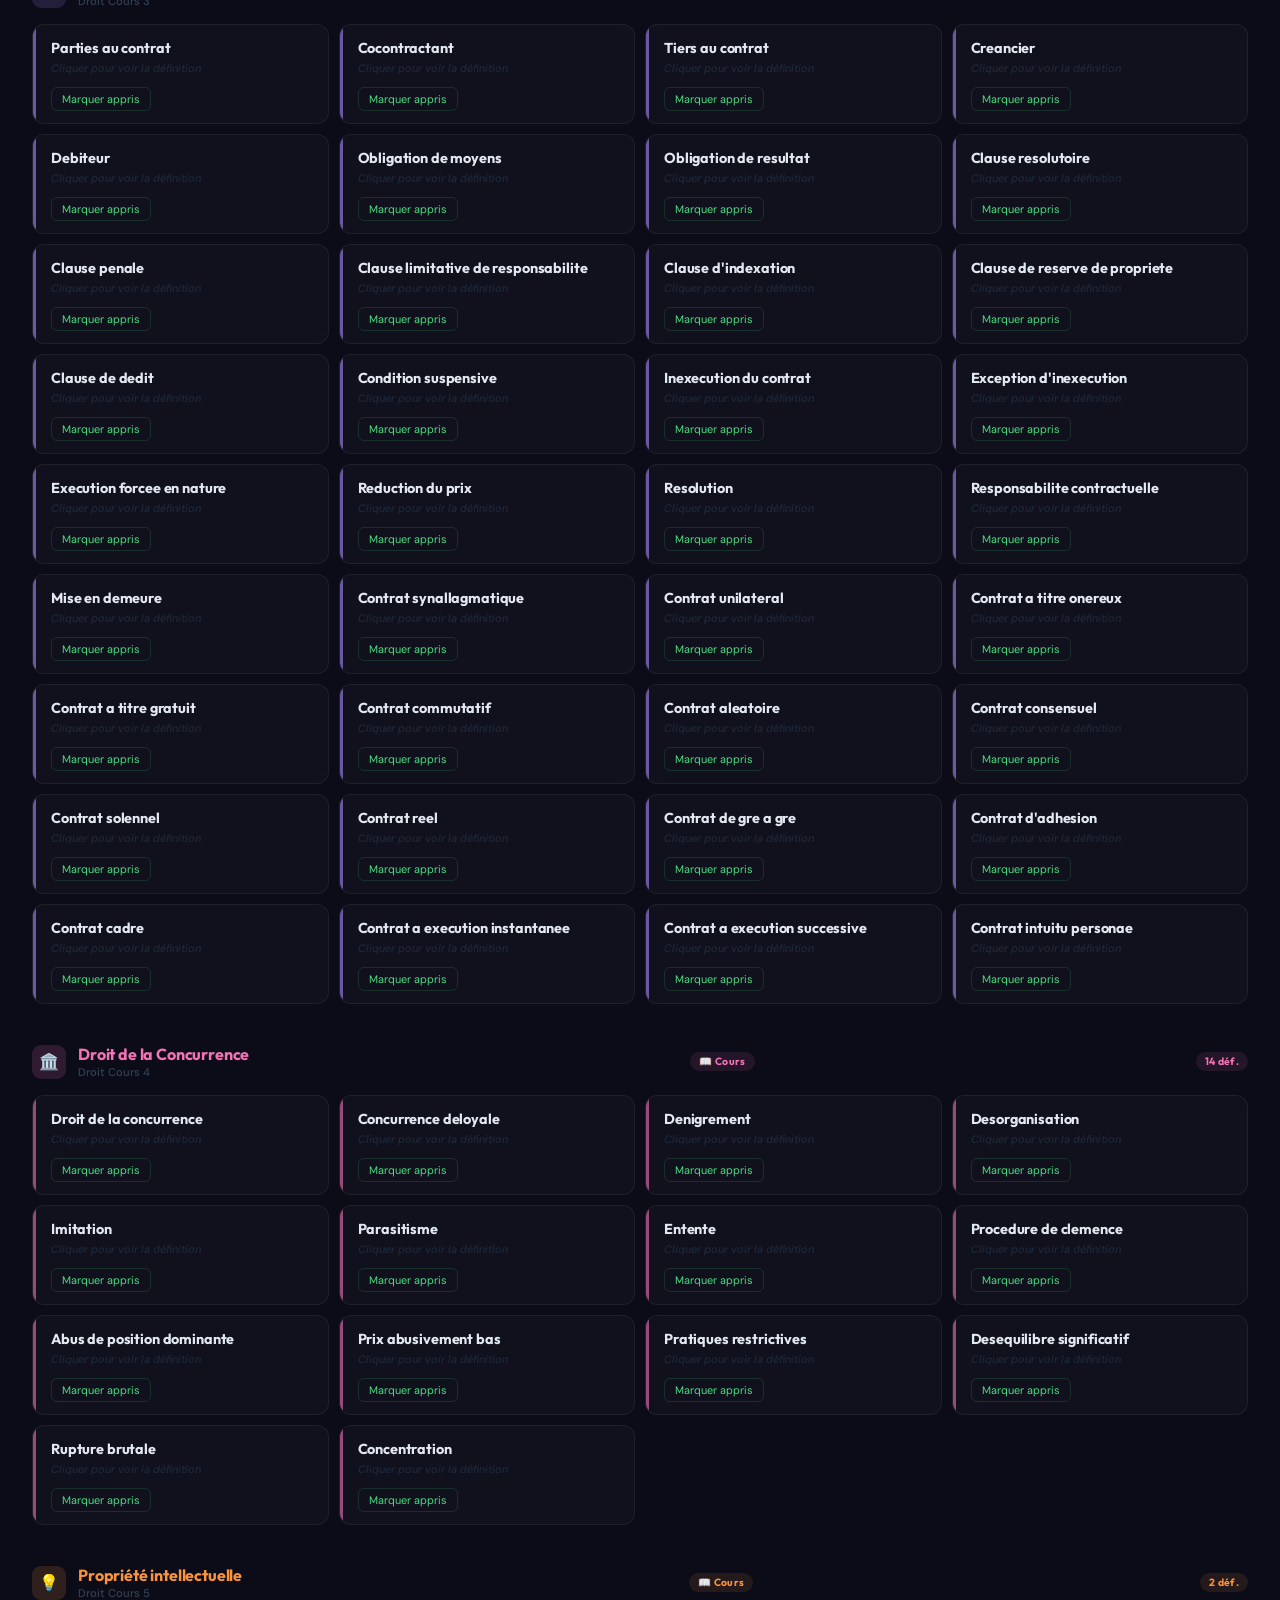
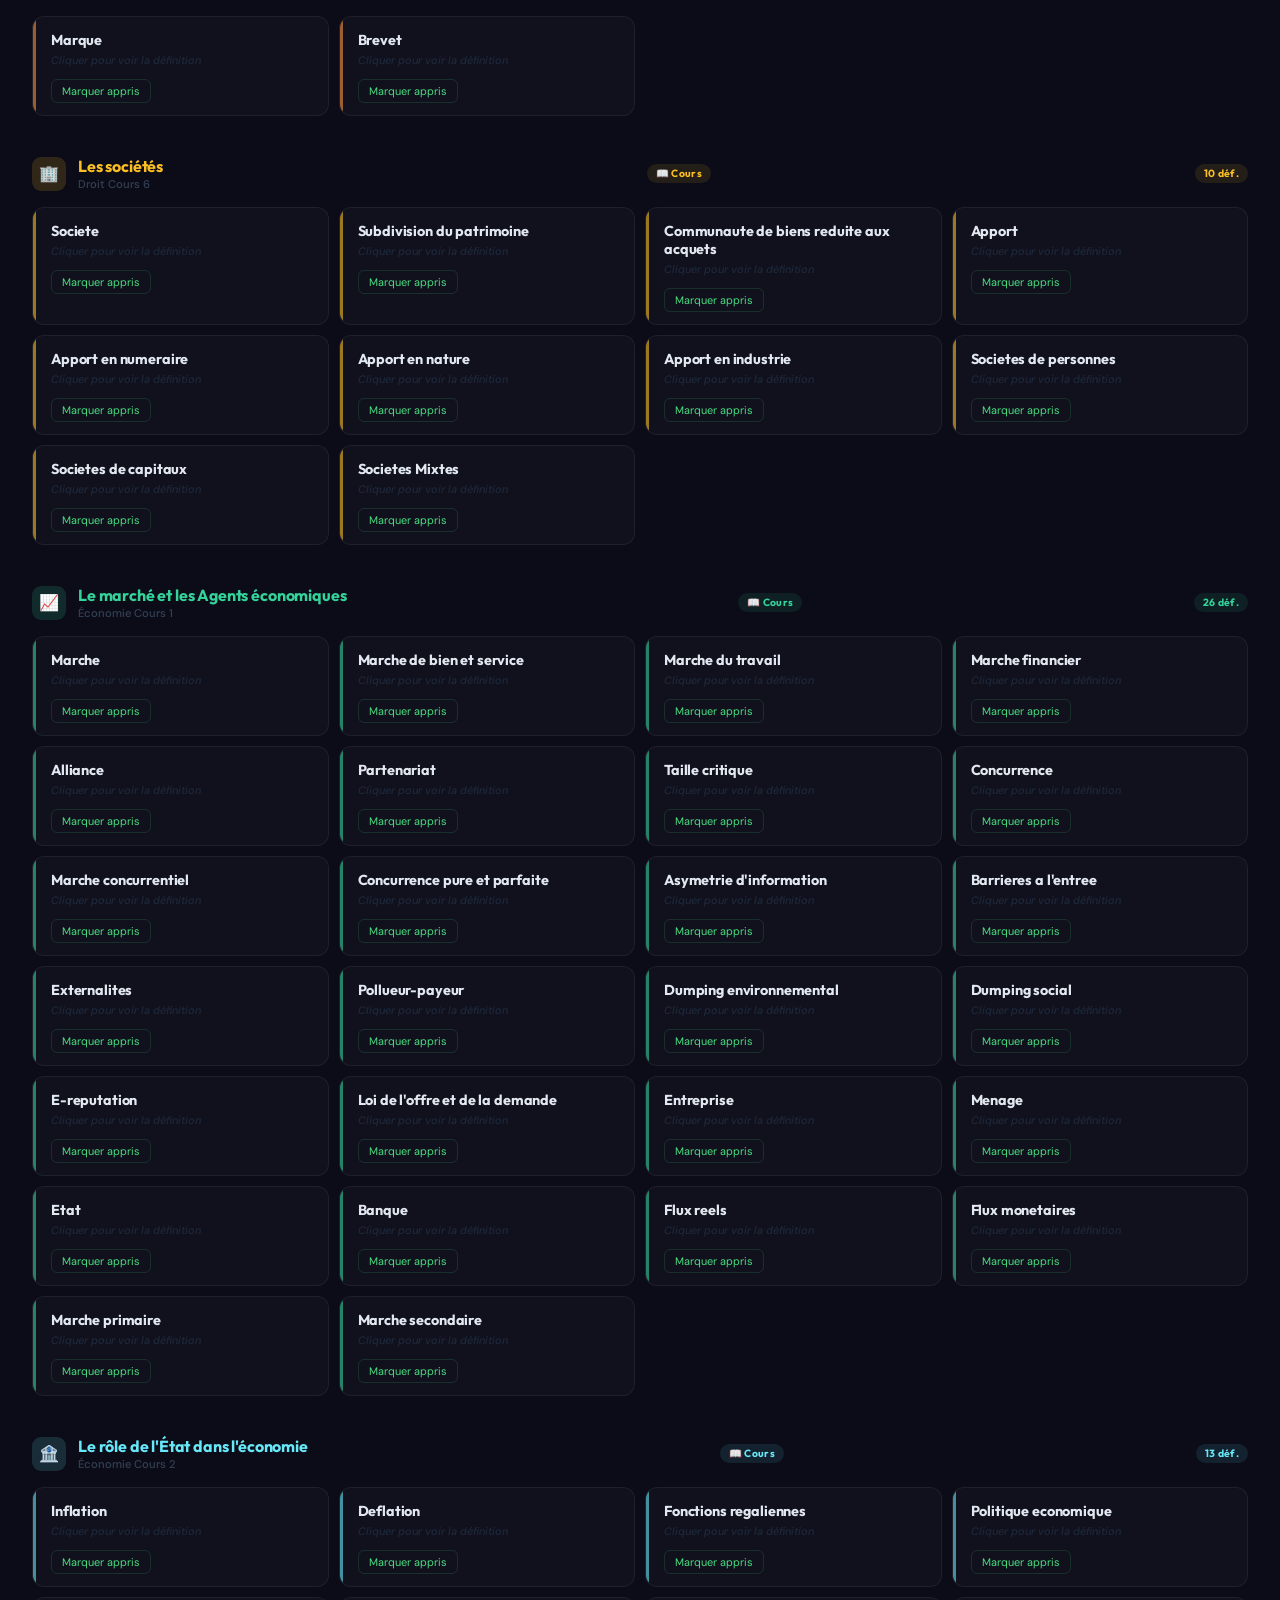
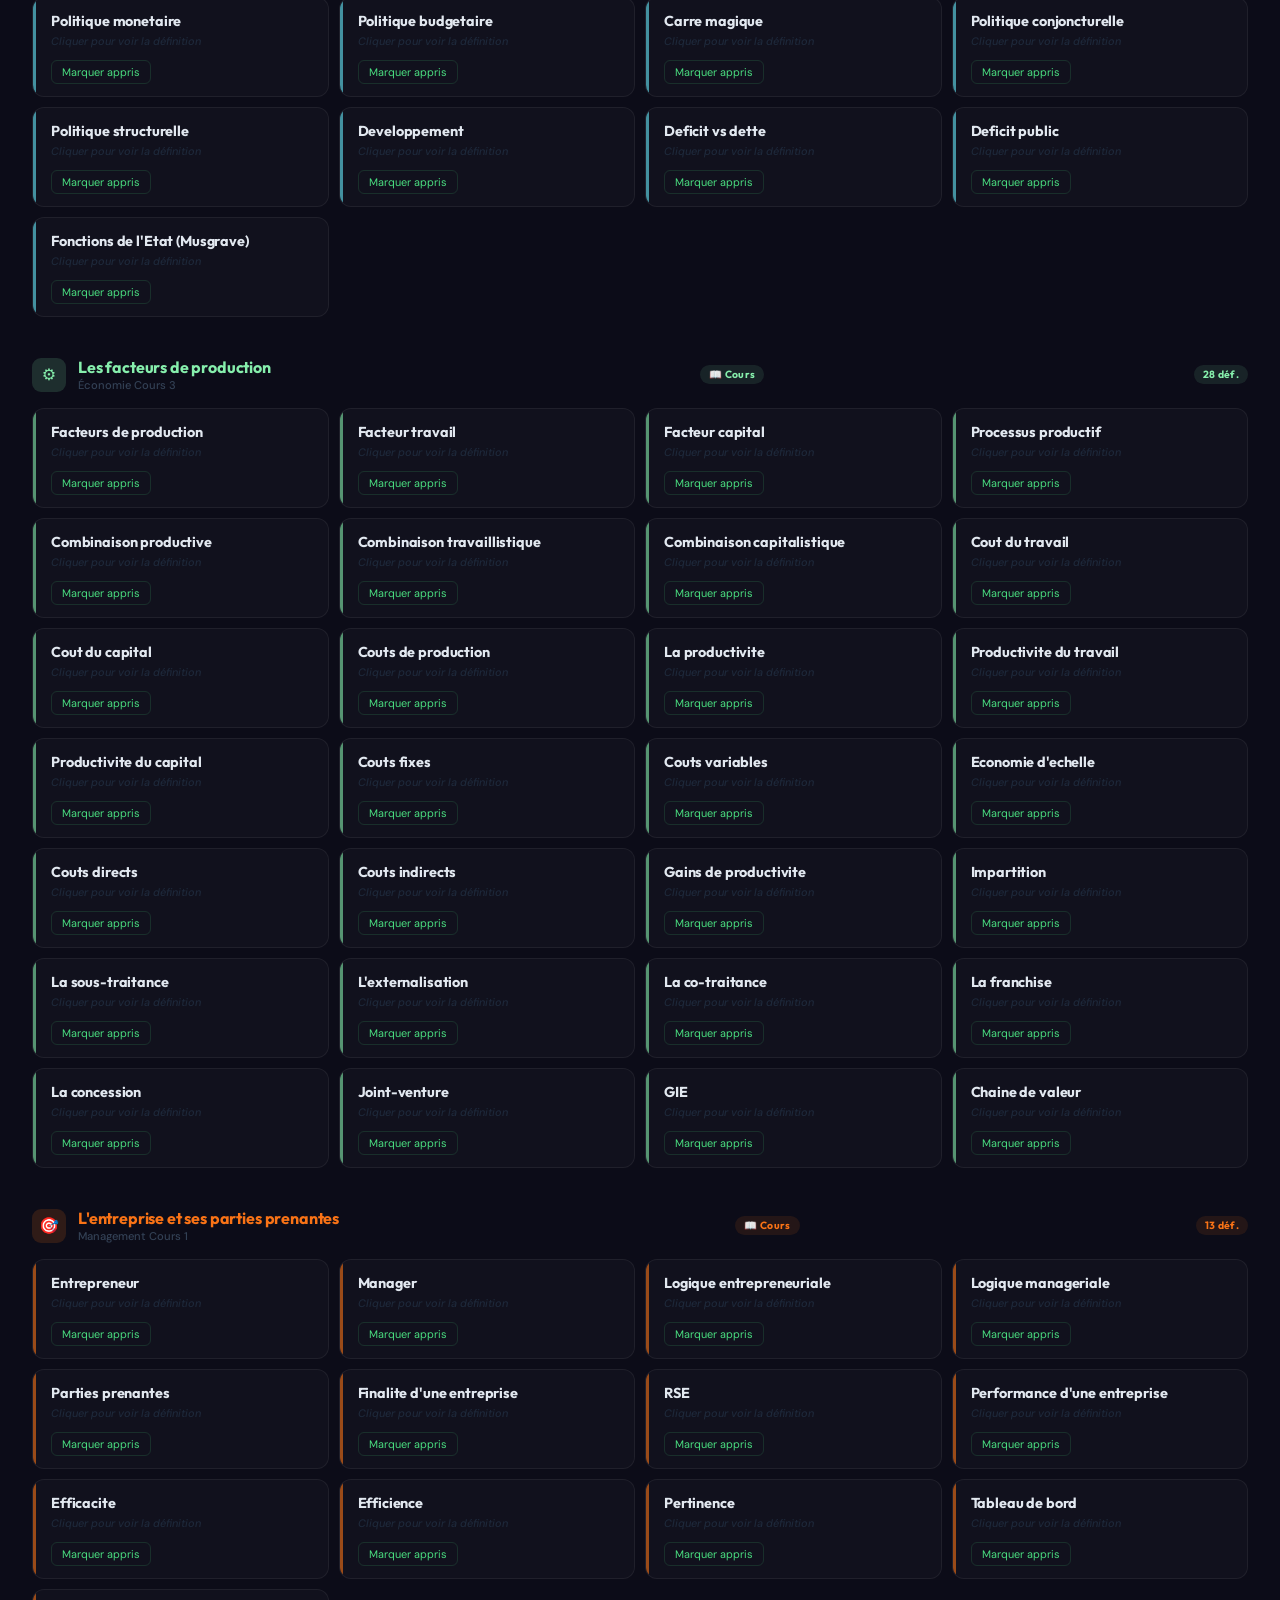
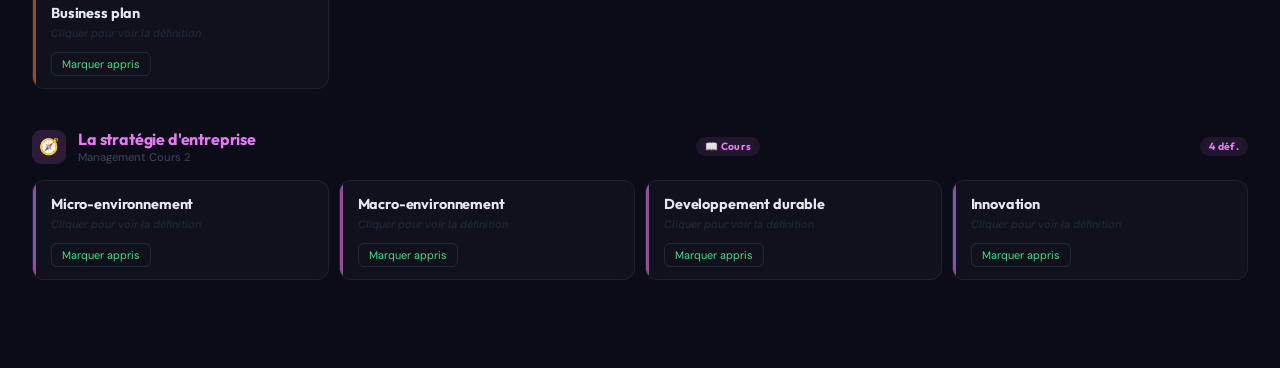
==== commit 329388ab: "mise a jour" ====
--- a/index.html
+++ b/index.html
@@ -3,1379 +3,282 @@
 <head>
 <meta charset="UTF-8">
 <meta name="viewport" content="width=device-width, initial-scale=1.0">
-<title>Carte Mentale - Révision</title>
+<title>CEJM · Fiches de révision</title>
 <link rel="preconnect" href="https://fonts.googleapis.com">
 <link rel="preconnect" href="https://fonts.gstatic.com" crossorigin>
 <link href="https://fonts.googleapis.com/css2?family=Outfit:wght@400;500;600;700;800;900&family=DM+Sans:opsz,wght@9..40,300;9..40,400;9..40,500;9..40,600&display=swap" rel="stylesheet">
-<style>
-* { margin: 0; padding: 0; box-sizing: border-box; }
-
-body {
-  font-family: 'DM Sans', system-ui, sans-serif;
-  background: #0c0c18;
-  color: #e2e8f0;
-  min-height: 100vh;
-  overflow-x: hidden;
-}
-
-body::before {
-  content: '';
-  position: fixed;
-  inset: 0;
-  background: radial-gradient(ellipse 80% 50% at 50% -10%, rgba(99,102,241,0.10) 0%, transparent 60%);
-  pointer-events: none;
-  z-index: 0;
-}
-
-/* HEADER */
-header {
-  background: rgba(12,12,24,0.85);
-  padding: 18px 32px;
-  border-bottom: 1px solid rgba(255,255,255,0.06);
-  display: flex;
-  align-items: center;
-  justify-content: space-between;
-  position: sticky;
-  top: 0;
-  z-index: 100;
-  backdrop-filter: blur(20px);
-  gap: 16px;
-}
-
-.header-brand {
-  display: flex;
-  align-items: center;
-  gap: 10px;
-  white-space: nowrap;
-  flex-shrink: 0;
-}
-
-
-header h1 {
-  font-family: 'Outfit', sans-serif;
-  font-size: 1.3rem;
-  font-weight: 900;
-  letter-spacing: -0.03em;
-  color: #f1f5f9;
-  line-height: 1;
-}
-
-.header-brand-sub {
-  font-weight: 400;
-  color: #475569;
-  font-size: 1rem;
-  letter-spacing: -0.01em;
-  margin-left: 2px;
-}
-
-.header-meta {
-  font-size: 0.75rem;
-  color: #475569;
-  white-space: nowrap;
-  font-weight: 500;
-}
-
-.search-bar {
-  display: flex;
-  align-items: center;
-  gap: 8px;
-  background: rgba(255,255,255,0.04);
-  border: 1px solid rgba(255,255,255,0.08);
-  border-radius: 10px;
-  padding: 8px 14px;
-  width: 260px;
-  transition: border-color 0.2s;
-}
-
-.search-bar:focus-within {
-  border-color: rgba(99,102,241,0.5);
-  background: rgba(99,102,241,0.05);
-}
-
-.search-bar input {
-  background: none;
-  border: none;
-  outline: none;
-  color: #e2e8f0;
-  font-size: 0.85rem;
-  width: 100%;
-  font-family: 'DM Sans', sans-serif;
-}
-
-.search-bar input::placeholder { color: #334155; }
-
-/* PROGRESS BAR */
-.progress-section {
-  background: rgba(255,255,255,0.015);
-  padding: 12px 32px;
-  border-bottom: 1px solid rgba(255,255,255,0.04);
-  display: flex;
-  align-items: center;
-  gap: 12px;
-  flex-wrap: wrap;
-  position: relative;
-  z-index: 1;
-}
-
-.progress-label { font-size: 0.75rem; color: #475569; white-space: nowrap; font-weight: 500; }
-
-.progress-bar-wrap {
-  flex: 1;
-  background: rgba(255,255,255,0.05);
-  border-radius: 999px;
-  height: 4px;
-  min-width: 120px;
-}
-
-.progress-bar-fill {
-  height: 100%;
-  border-radius: 999px;
-  background: linear-gradient(90deg, #6366f1, #34d399);
-  transition: width 0.5s ease;
-  width: 0%;
-}
-
-.progress-count {
-  font-size: 0.8rem;
-  font-weight: 700;
-  color: #6366f1;
-  white-space: nowrap;
-  font-family: 'Outfit', sans-serif;
-}
-
-.btn-reset {
-  background: transparent;
-  border: 1px solid rgba(239,68,68,0.2);
-  color: #f87171;
-  font-size: 0.72rem;
-  padding: 4px 10px;
-  border-radius: 6px;
-  cursor: pointer;
-  transition: all 0.2s;
-  font-family: 'DM Sans', sans-serif;
-}
-
-.btn-reset:hover { background: rgba(239,68,68,0.1); border-color: rgba(239,68,68,0.4); }
-
-/* TABS */
-.tabs {
-  display: flex;
-  gap: 0;
-  padding: 0 32px;
-  border-bottom: 1px solid rgba(255,255,255,0.06);
-  background: rgba(12,12,24,0.6);
-  position: relative;
-  z-index: 1;
-  overflow-x: auto;
-  scrollbar-width: none; /* Firefox */
-}
-.tabs::-webkit-scrollbar {
-  display: none; /* Chrome, Safari, Edge */
-}
-
-.tab {
-  padding: 14px 20px;
-  font-size: 0.8rem;
-  font-weight: 600;
-  cursor: pointer;
-  color: #334155;
-  border-bottom: 2px solid transparent;
-  transition: all 0.2s;
-  letter-spacing: 0.02em;
-  position: relative;
-  bottom: -1px;
-  font-family: 'DM Sans', sans-serif;
-  white-space: nowrap;
-}
-
-.tab:hover { color: #64748b; }
-
-.tab.active {
-  color: #a78bfa;
-  border-bottom-color: #a78bfa;
-}
-
-.tab-droit.active { color: #67e8f9; border-bottom-color: #67e8f9; }
-.tab-eco.active { color: #34d399; border-bottom-color: #34d399; }
-.tab-mgmt.active { color: #f97316; border-bottom-color: #f97316; }
-
-/* MAIN CONTENT */
-.main {
-  padding: 32px 32px 48px;
-  max-width: 1440px;
-  margin: 0 auto;
-  position: relative;
-  z-index: 1;
-}
-
-/* HERO FLASHCARD BANNER */
-.fc-hero {
-  background: linear-gradient(135deg, rgba(99,102,241,0.08) 0%, rgba(52,211,153,0.06) 50%, rgba(96,165,250,0.08) 100%);
-  border: 1px solid rgba(99,102,241,0.2);
-  border-radius: 20px;
-  padding: 36px 40px;
-  margin-bottom: 32px;
-  display: flex;
-  align-items: center;
-  justify-content: space-between;
-  gap: 32px;
-  position: relative;
-  overflow: hidden;
-}
-
-.fc-hero::before {
-  content: '';
-  position: absolute;
-  top: -60px; right: -60px;
-  width: 300px; height: 300px;
-  background: radial-gradient(circle, rgba(99,102,241,0.15) 0%, transparent 70%);
-  pointer-events: none;
-}
-
-.fc-hero-text { flex: 1; }
-
-.fc-hero-eyebrow {
-  font-size: 0.65rem;
-  font-weight: 700;
-  letter-spacing: 0.15em;
-  text-transform: uppercase;
-  color: #6366f1;
-  margin-bottom: 10px;
-}
-
-.fc-hero-title {
-  font-family: 'Outfit', sans-serif;
-  font-size: clamp(1.6rem, 3vw, 2.2rem);
-  font-weight: 900;
-  letter-spacing: -0.03em;
-  color: #f1f5f9;
-  line-height: 1.1;
-  margin-bottom: 10px;
-}
-
-.fc-hero-sub {
-  font-size: 0.85rem;
-  color: #64748b;
-  line-height: 1.6;
-}
-
-.fc-hero-actions {
-  display: flex;
-  flex-direction: column;
-  gap: 10px;
-  flex-shrink: 0;
-}
-
-.fc-hero-btn {
-  padding: 14px 28px;
-  border-radius: 12px;
-  font-size: 0.9rem;
-  font-weight: 700;
-  cursor: pointer;
-  transition: all 0.25s;
-  font-family: 'Outfit', sans-serif;
-  letter-spacing: -0.01em;
-  white-space: nowrap;
-  display: flex;
-  align-items: center;
-  gap: 8px;
-  justify-content: center;
-}
-
-.fc-hero-btn-primary {
-  background: linear-gradient(135deg, #6366f1, #818cf8);
-  border: none;
-  color: white;
-  box-shadow: 0 8px 24px rgba(99,102,241,0.35), inset 0 1px 0 rgba(255,255,255,0.15);
-}
-
-.fc-hero-btn-primary:hover {
-  transform: translateY(-2px);
-  box-shadow: 0 12px 32px rgba(99,102,241,0.5), inset 0 1px 0 rgba(255,255,255,0.15);
-}
-
-.fc-hero-btn-secondary {
-  background: rgba(255,255,255,0.05);
-  border: 1px solid rgba(255,255,255,0.1);
-  color: #94a3b8;
-}
-
-.fc-hero-btn-secondary:hover {
-  background: rgba(255,255,255,0.1);
-  color: #e2e8f0;
-  border-color: rgba(255,255,255,0.2);
-}
-
-.fc-hero-stats {
-  display: flex;
-  gap: 24px;
-  margin-top: 20px;
-}
-
-.fc-hero-stat {
-  display: flex;
-  flex-direction: column;
-  gap: 2px;
-}
-
-.fc-hero-stat-num {
-  font-family: 'Outfit', sans-serif;
-  font-size: 1.5rem;
-  font-weight: 800;
-  color: #f1f5f9;
-  line-height: 1;
-}
-
-.fc-hero-stat-label {
-  font-size: 0.7rem;
-  color: #475569;
-  font-weight: 500;
-}
-
-/* TOOLBAR */
-.toolbar {
-  display: flex;
-  gap: 8px;
-  margin-bottom: 28px;
-  align-items: center;
-  flex-wrap: wrap;
-}
-
-.toolbar-label {
-  font-size: 0.7rem;
-  font-weight: 600;
-  letter-spacing: 0.08em;
-  text-transform: uppercase;
-  color: #334155;
-  margin-right: 4px;
-}
-
-.toolbar-btn {
-  padding: 7px 14px;
-  border-radius: 8px;
-  border: 1px solid rgba(255,255,255,0.07);
-  background: rgba(255,255,255,0.03);
-  color: #64748b;
-  font-size: 0.78rem;
-  font-weight: 500;
-  cursor: pointer;
-  transition: all 0.2s;
-  font-family: 'DM Sans', sans-serif;
-}
-
-.toolbar-btn:hover { background: rgba(255,255,255,0.08); color: #cbd5e1; border-color: rgba(255,255,255,0.12); }
-
-.toolbar-btn.quiz-btn {
-  background: rgba(99,102,241,0.08);
-  border-color: rgba(99,102,241,0.25);
-  color: #818cf8;
-  font-weight: 600;
-}
-
-.toolbar-btn.quiz-btn:hover {
-  background: rgba(99,102,241,0.18);
-  border-color: rgba(99,102,241,0.45);
-}
-
-.filter-dots { display: flex; gap: 6px; margin-left: auto; }
-.filter-dot { width: 10px; height: 10px; border-radius: 50%; cursor: pointer; opacity: 0.4; transition: opacity 0.2s; }
-.filter-dot.active { opacity: 1; }
-
-/* SECTION HEADERS */
-.section-header {
-  display: flex;
-  align-items: center;
-  gap: 12px;
-  margin-bottom: 16px;
-  margin-top: 4px;
-}
-
-.section-icon {
-  width: 34px;
-  height: 34px;
-  border-radius: 9px;
-  display: flex;
-  align-items: center;
-  justify-content: center;
-  font-size: 1rem;
-  flex-shrink: 0;
-}
-
-.section-title {
-  font-family: 'Outfit', sans-serif;
-  font-size: 1rem;
-  font-weight: 700;
-  letter-spacing: -0.01em;
-}
-
-.section-sub {
-  font-size: 0.7rem;
-  color: #334155;
-  margin-top: 1px;
-  font-weight: 500;
-}
-
-.section-badge {
-  margin-left: auto;
-  font-size: 0.65rem;
-  padding: 3px 9px;
-  border-radius: 999px;
-  font-weight: 700;
-  letter-spacing: 0.03em;
-  font-family: 'Outfit', sans-serif;
-}
-
-/* CARDS GRID */
-.cards-grid {
-  display: grid;
-  grid-template-columns: repeat(auto-fill, minmax(260px, 1fr));
-  gap: 10px;
-  margin-bottom: 40px;
-}
-
-/* CARD */
-.card {
-  background: rgba(255,255,255,0.025);
-  border: 1px solid rgba(255,255,255,0.06);
-  border-radius: 12px;
-  cursor: pointer;
-  transition: all 0.2s ease;
-  position: relative;
-  overflow: hidden;
-}
-
-.card::before {
-  content: '';
-  position: absolute;
-  left: 0; top: 0; bottom: 0;
-  width: 3px;
-  background: var(--cat, #334155);
-  opacity: 0.6;
-  transition: opacity 0.2s;
-}
-
-.card:hover {
-  transform: translateY(-2px);
-  border-color: rgba(255,255,255,0.12);
-  background: rgba(255,255,255,0.04);
-}
-
-.card:hover::before { opacity: 1; }
-
-.card.learned {
-  border-color: rgba(74,222,128,0.2);
-  background: rgba(74,222,128,0.03);
-}
-
-.card.learned::before { background: #4ade80; opacity: 0.8; }
-
-.card.learned .card-front { opacity: 0.7; }
-
-.card-front { padding: 14px 14px 6px 18px; }
-
-.card-term {
-  font-size: 0.9rem;
-  font-weight: 700;
-  margin-bottom: 2px;
-  display: flex;
-  align-items: flex-start;
-  gap: 0;
-  font-family: 'Outfit', sans-serif;
-  letter-spacing: -0.01em;
-  color: #e2e8f0;
-}
-
-.card-dot {
-  display: none;
-}
-
-.card-preview {
-  font-size: 0.75rem;
-  color: #64748b;
-  line-height: 1.6;
-  margin-top: 8px;
-  display: none;
-}
-
-.card-preview.visible { display: block; }
-
-.card-reveal-hint {
-  font-size: 0.68rem;
-  color: #1e293b;
-  margin-top: 4px;
-  font-style: italic;
-  font-weight: 500;
-}
-
-.card.revealed .card-reveal-hint { display: none; }
-
-.card-actions {
-  display: flex;
-  align-items: center;
-  justify-content: space-between;
-  padding: 6px 14px 12px 18px;
-}
-
-.btn-show {
-  font-size: 0.68rem;
-  padding: 4px 10px;
-  border-radius: 6px;
-  border: 1px solid rgba(255,255,255,0.08);
-  background: rgba(255,255,255,0.04);
-  color: #64748b;
-  cursor: pointer;
-  transition: all 0.2s;
-  font-family: 'DM Sans', sans-serif;
-}
-
-.btn-show:hover { background: rgba(255,255,255,0.1); color: #94a3b8; }
-
-.btn-learned {
-  font-size: 0.68rem;
-  padding: 4px 10px;
-  border-radius: 6px;
-  border: 1px solid rgba(74,222,128,0.15);
-  background: transparent;
-  color: #4ade80;
-  cursor: pointer;
-  transition: all 0.2s;
-  font-family: 'DM Sans', sans-serif;
-}
-
-.btn-learned.active {
-  background: rgba(74,222,128,0.12);
-  border-color: rgba(74,222,128,0.4);
-}
-
-.btn-learned:hover { background: rgba(74,222,128,0.08); }
-
-.learned-check {
-  display: none;
-}
-
-/* CATEGORY COLORS — color accents applied via --cat custom property on each card */
-
-/* MODAL */
-.modal-overlay {
-  display: none;
-  position: fixed;
-  inset: 0;
-  background: rgba(0,0,0,0.8);
-  z-index: 1000;
-  align-items: center;
-  justify-content: center;
-  padding: 20px;
-  backdrop-filter: blur(8px);
-}
-
-.modal-overlay.open { display: flex; }
-
-.modal {
-  background: #111122;
-  border: 1px solid rgba(255,255,255,0.08);
-  border-radius: 20px;
-  padding: 36px;
-  max-width: 560px;
-  width: 100%;
-  box-shadow: 0 32px 80px rgba(0,0,0,0.7);
-  position: relative;
-  animation: modalIn 0.2s ease;
-}
-
-@keyframes modalIn {
-  from { opacity: 0; transform: scale(0.95) translateY(10px); }
-  to   { opacity: 1; transform: scale(1) translateY(0); }
-}
-
-.modal-close {
-  position: absolute;
-  top: 14px;
-  right: 14px;
-  background: rgba(255,255,255,0.06);
-  border: none;
-  color: #64748b;
-  width: 30px;
-  height: 30px;
-  border-radius: 7px;
-  cursor: pointer;
-  font-size: 1rem;
-  display: flex;
-  align-items: center;
-  justify-content: center;
-  transition: all 0.2s;
-}
-
-.modal-close:hover { background: rgba(255,255,255,0.12); color: #e2e8f0; }
-
-.modal-category {
-  font-size: 0.65rem;
-  font-weight: 700;
-  letter-spacing: 0.1em;
-  text-transform: uppercase;
-  margin-bottom: 10px;
-  font-family: 'DM Sans', sans-serif;
-}
-
-.modal-term {
-  font-family: 'Outfit', sans-serif;
-  font-size: 1.6rem;
-  font-weight: 800;
-  color: #f1f5f9;
-  margin-bottom: 16px;
-  letter-spacing: -0.02em;
-  line-height: 1.2;
-}
-
-.modal-divider {
-  height: 1px;
-  background: rgba(255,255,255,0.06);
-  margin-bottom: 16px;
-}
-
-.modal-def {
-  font-size: 0.9rem;
-  line-height: 1.75;
-  color: #94a3b8;
-  margin-bottom: 24px;
-}
-
-.modal-nav {
-  display: flex;
-  gap: 8px;
-  margin-bottom: 14px;
-}
-
-.modal-nav button {
-  flex: 1;
-  padding: 10px;
-  border-radius: 8px;
-  border: 1px solid rgba(255,255,255,0.08);
-  background: rgba(255,255,255,0.04);
-  color: #64748b;
-  cursor: pointer;
-  font-size: 0.8rem;
-  transition: all 0.2s;
-  font-family: 'DM Sans', sans-serif;
-}
-
-.modal-nav button:hover { background: rgba(255,255,255,0.1); color: #cbd5e1; }
-
-.modal-learned-btn {
-  width: 100%;
-  padding: 11px;
-  border-radius: 9px;
-  border: 1px solid rgba(74,222,128,0.2);
-  background: transparent;
-  color: #4ade80;
-  cursor: pointer;
-  font-size: 0.82rem;
-  font-weight: 600;
-  transition: all 0.2s;
-  font-family: 'DM Sans', sans-serif;
-}
-
-.modal-learned-btn.active { background: rgba(74,222,128,0.12); border-color: rgba(74,222,128,0.4); }
-.modal-learned-btn:hover { background: rgba(74,222,128,0.08); }
-
-/* QUIZ */
-.quiz-overlay {
-  display: none;
-  position: fixed;
-  inset: 0;
-  background: #0c0c18;
-  z-index: 500;
-  align-items: center;
-  justify-content: center;
-}
-
-.quiz-overlay.open { display: flex; }
-
-.quiz-box {
-  width: min(600px, 90vw);
-  padding: 40px;
-  background: rgba(255,255,255,0.02);
-  border: 1px solid rgba(255,255,255,0.06);
-  border-radius: 24px;
-}
-
-.quiz-counter {
-  font-size: 0.75rem;
-  color: #475569;
-  font-weight: 600;
-  margin-bottom: 20px;
-  letter-spacing: 0.05em;
-  font-family: 'DM Sans', sans-serif;
-}
-
-.quiz-question {
-  font-family: 'Outfit', sans-serif;
-  font-size: clamp(1.3rem, 3vw, 1.7rem);
-  font-weight: 800;
-  color: #f1f5f9;
-  margin-bottom: 24px;
-  letter-spacing: -0.02em;
-  line-height: 1.2;
-}
-
-.quiz-options {
-  display: grid;
-  grid-template-columns: 1fr 1fr;
-  gap: 10px;
-  margin-bottom: 20px;
-}
-
-.quiz-option {
-  padding: 14px;
-  border-radius: 12px;
-  border: 1px solid rgba(255,255,255,0.08);
-  background: rgba(255,255,255,0.03);
-  color: #94a3b8;
-  cursor: pointer;
-  font-size: 0.8rem;
-  line-height: 1.5;
-  text-align: left;
-  transition: all 0.2s;
-  font-family: 'DM Sans', sans-serif;
-}
-
-.quiz-option:hover:not(.disabled) { background: rgba(255,255,255,0.08); border-color: rgba(255,255,255,0.15); color: #e2e8f0; }
-.quiz-option.correct { background: rgba(74,222,128,0.12); border-color: rgba(74,222,128,0.4); color: #bbf7d0; }
-.quiz-option.wrong   { background: rgba(248,113,113,0.12); border-color: rgba(248,113,113,0.4); color: #fecaca; }
-.quiz-option.disabled { cursor: default; }
-
-.quiz-skip {
-  background: none;
-  border: 1px solid rgba(255,255,255,0.07);
-  color: #334155;
-  padding: 8px 18px;
-  border-radius: 8px;
-  cursor: pointer;
-  font-size: 0.78rem;
-  transition: all 0.2s;
-  font-family: 'DM Sans', sans-serif;
-}
-
-.quiz-skip:hover { background: rgba(255,255,255,0.05); color: #64748b; }
-
-.quiz-close-btn {
-  position: fixed;
-  top: 20px;
-  right: 20px;
-  background: rgba(255,255,255,0.06);
-  border: 1px solid rgba(255,255,255,0.08);
-  color: #64748b;
-  padding: 8px 14px;
-  border-radius: 8px;
-  cursor: pointer;
-  font-size: 0.78rem;
-  transition: all 0.2s;
-  font-family: 'DM Sans', sans-serif;
-}
-
-.quiz-close-btn:hover { background: rgba(255,255,255,0.12); color: #e2e8f0; }
-
-.quiz-result { display: none; text-align: center; }
-.quiz-result.show { display: block; }
-
-.quiz-score {
-  font-family: 'Outfit', sans-serif;
-  font-size: 4.5rem;
-  font-weight: 900;
-  background: linear-gradient(90deg, #a78bfa, #60a5fa);
-  -webkit-background-clip: text;
-  -webkit-text-fill-color: transparent;
-  background-clip: text;
-  margin-bottom: 8px;
-}
-
-.quiz-result-label {
-  color: #64748b;
-  margin-bottom: 28px;
-  font-size: 0.9rem;
-}
-
-.quiz-result-btns { display: flex; gap: 10px; justify-content: center; }
-
-.btn-primary {
-  padding: 12px 24px;
-  border-radius: 10px;
-  background: linear-gradient(135deg, #6366f1, #818cf8);
-  border: none;
-  color: white;
-  font-size: 0.875rem;
-  font-weight: 700;
-  cursor: pointer;
-  transition: opacity 0.2s;
-  font-family: 'Outfit', sans-serif;
-}
-
-.btn-primary:hover { opacity: 0.85; }
-
-.btn-secondary {
-  padding: 12px 24px;
-  border-radius: 10px;
-  background: rgba(255,255,255,0.05);
-  border: 1px solid rgba(255,255,255,0.08);
-  color: #64748b;
-  font-size: 0.875rem;
-  cursor: pointer;
-  transition: all 0.2s;
-  font-family: 'DM Sans', sans-serif;
-}
-
-.btn-secondary:hover { background: rgba(255,255,255,0.1); color: #e2e8f0; }
-
-/* FLASHCARD OVERLAY */
-.fc-overlay {
-  display: none;
-  position: fixed;
-  inset: 0;
-  background: #0a0a16;
-  z-index: 500;
-  flex-direction: column;
-  align-items: center;
-  justify-content: center;
-  padding-top: 72px;
-}
-
-.fc-overlay.open { display: flex; }
-
-.fc-header {
-  position: fixed;
-  top: 0; left: 0; right: 0;
-  display: flex;
-  align-items: center;
-  justify-content: space-between;
-  padding: 14px 24px;
-  background: rgba(10,10,20,0.95);
-  border-bottom: 1px solid rgba(255,255,255,0.05);
-  backdrop-filter: blur(10px);
-  z-index: 1;
-}
-
-.fc-title {
-  font-size: 0.75rem;
-  font-weight: 700;
-  color: #334155;
-  letter-spacing: 0.08em;
-  text-transform: uppercase;
-  font-family: 'DM Sans', sans-serif;
-}
-
-.fc-counter {
-  font-family: 'Outfit', sans-serif;
-  font-size: 0.9rem;
-  font-weight: 800;
-  color: #6366f1;
-}
-
-.fc-close {
-  background: rgba(255,255,255,0.05);
-  border: 1px solid rgba(255,255,255,0.08);
-  color: #64748b;
-  padding: 6px 14px;
-  border-radius: 8px;
-  cursor: pointer;
-  font-size: 0.78rem;
-  transition: all 0.2s;
-  font-family: 'DM Sans', sans-serif;
-}
-
-.fc-close:hover { background: rgba(255,255,255,0.1); color: #e2e8f0; }
-
-.fc-hint {
-  font-size: 0.7rem;
-  color: #1e293b;
-  margin-bottom: 20px;
-  letter-spacing: 0.05em;
-  font-weight: 500;
-}
-
-/* 3D FLIP CARD */
-.fc-scene {
-  perspective: 1000px;
-  width: min(560px, 90vw);
-  height: min(300px, 50vh);
-  margin-bottom: 24px;
-  cursor: pointer;
-}
-
-.fc-card {
-  width: 100%;
-  height: 100%;
-  position: relative;
-  transform-style: preserve-3d;
-  transition: transform 0.5s cubic-bezier(0.4,0,0.2,1);
-}
-
-.fc-card.flipped { transform: rotateY(180deg); }
-
-.fc-face {
-  position: absolute;
-  inset: 0;
-  backface-visibility: hidden;
-  -webkit-backface-visibility: hidden;
-  border-radius: 18px;
-  display: flex;
-  flex-direction: column;
-  align-items: center;
-  justify-content: center;
-  padding: 32px;
-  text-align: center;
-  border: 1px solid rgba(255,255,255,0.07);
-}
-
-.fc-front {
-  background: linear-gradient(135deg, #101020 0%, #16162e 100%);
-}
-
-.fc-back {
-  background: linear-gradient(135deg, #0d1222 0%, #10182a 100%);
-  transform: rotateY(180deg);
-}
-
-.fc-face-label {
-  font-size: 0.6rem;
-  font-weight: 700;
-  letter-spacing: 0.12em;
-  text-transform: uppercase;
-  color: #1e293b;
-  margin-bottom: 16px;
-  font-family: 'DM Sans', sans-serif;
-}
-
-.fc-term {
-  font-family: 'Outfit', sans-serif;
-  font-size: clamp(1.4rem, 4vw, 2rem);
-  font-weight: 900;
-  line-height: 1.2;
-  color: #f1f5f9;
-  letter-spacing: -0.02em;
-}
-
-.fc-cat-badge {
-  margin-top: 16px;
-  font-size: 0.65rem;
-  padding: 4px 12px;
-  border-radius: 999px;
-  font-weight: 700;
-  opacity: 0.8;
-  font-family: 'DM Sans', sans-serif;
-  letter-spacing: 0.03em;
-}
-
-.fc-def {
-  font-size: clamp(0.8rem, 2vw, 0.95rem);
-  line-height: 1.75;
-  color: #94a3b8;
-  font-family: 'DM Sans', sans-serif;
-}
-
-.fc-flip-icon {
-  position: absolute;
-  bottom: 12px;
-  right: 16px;
-  font-size: 0.9rem;
-  opacity: 0.12;
-}
-
-/* PROGRESS DOTS / BAR */
-.fc-progress-wrap {
-  margin-bottom: 20px;
-  width: min(560px, 90vw);
-  display: flex;
-  flex-direction: column;
-  align-items: center;
-  gap: 8px;
-}
-
-.fc-progress-dots-row {
-  display: flex;
-  gap: 4px;
-  flex-wrap: wrap;
-  justify-content: center;
-}
-
-.fc-dot {
-  width: 6px;
-  height: 6px;
-  border-radius: 50%;
-  background: rgba(255,255,255,0.07);
-  transition: background 0.3s;
-  flex-shrink: 0;
-}
-.fc-dot.seen     { background: rgba(99,102,241,0.35); }
-.fc-dot.current  { background: #6366f1; width: 16px; border-radius: 3px; }
-.fc-dot.ok       { background: #4ade80; }
-
-.fc-progress-bar-track {
-  width: 100%;
-  height: 4px;
-  background: rgba(255,255,255,0.06);
-  border-radius: 999px;
-  overflow: hidden;
-}
-
-.fc-progress-bar-fill {
-  height: 100%;
-  border-radius: 999px;
-  background: linear-gradient(90deg, #6366f1, #818cf8);
-  transition: width 0.4s ease;
-}
-
-.fc-progress-bar-info {
-  font-size: 0.72rem;
-  font-weight: 600;
-  color: #334155;
-  font-family: 'DM Sans', sans-serif;
-}
-
-/* FC ACTION BUTTONS */
-.fc-actions {
-  display: flex;
-  gap: 8px;
-  flex-wrap: wrap;
-  justify-content: center;
-  max-width: 560px;
-  width: 100%;
-}
-
-.fc-btn {
-  flex: 1;
-  min-width: 90px;
-  padding: 12px 14px;
-  border-radius: 11px;
-  border: 1px solid rgba(255,255,255,0.08);
-  background: rgba(255,255,255,0.03);
-  color: #64748b;
-  font-size: 0.8rem;
-  font-weight: 600;
-  cursor: pointer;
-  transition: all 0.2s;
-  display: flex;
-  align-items: center;
-  justify-content: center;
-  gap: 5px;
-  font-family: 'DM Sans', sans-serif;
-}
-.fc-btn:hover { background: rgba(255,255,255,0.08); color: #cbd5e1; }
-
-.fc-btn-learned { border-color: rgba(74,222,128,0.2); color: #4ade80; }
-.fc-btn-learned:hover { background: rgba(74,222,128,0.1); }
-.fc-btn-learned.active { background: rgba(74,222,128,0.12); border-color: rgba(74,222,128,0.4); }
-
-.fc-btn-next {
-  border-color: rgba(99,102,241,0.3);
-  background: linear-gradient(135deg, rgba(99,102,241,0.1), rgba(129,140,248,0.1));
-  color: #818cf8;
-  font-weight: 700;
-}
-.fc-btn-next:hover {
-  background: linear-gradient(135deg, rgba(99,102,241,0.2), rgba(129,140,248,0.2));
-  color: #a5b4fc;
-}
-
-.fc-filter-row {
-  display: flex;
-  gap: 6px;
-  margin-bottom: 16px;
-  flex-wrap: wrap;
-  justify-content: center;
-}
-
-.fc-filter-chip {
-  padding: 5px 14px;
-  border-radius: 999px;
-  font-size: 0.7rem;
-  font-weight: 600;
-  cursor: pointer;
-  border: 1px solid rgba(255,255,255,0.07);
-  background: rgba(255,255,255,0.03);
-  color: #475569;
-  transition: all 0.2s;
-  font-family: 'DM Sans', sans-serif;
-  letter-spacing: 0.02em;
-}
-.fc-filter-chip.active {
-  background: rgba(99,102,241,0.15);
-  border-color: rgba(99,102,241,0.4);
-  color: #818cf8;
-}
-
-/* SECTION GROUP */
-.section-group { margin-bottom: 8px; }
-
-/* HIGHLIGHT */
-mark {
-  background: rgba(167,139,250,0.35);
-  color: inherit;
-  border-radius: 2px;
-}
-
-@media (max-width: 640px) {
-  header { flex-wrap: wrap; gap: 10px; padding: 12px 16px; }
-  header h1 { font-size: 1.15rem; }
-  .header-meta { font-size: 0.65rem; white-space: normal; text-align: left; line-height: 1.3; }
-  .search-bar { width: 100%; order: 3; margin-top: 4px; border-radius: 12px; }
-  
-  .progress-section { padding: 12px 16px; gap: 8px; }
-  .progress-bar-wrap { min-width: 80px; }
-  
-  .tabs { padding: 0 16px; }
-  .tab { padding: 14px 16px; }
-  
-  .main { padding: 20px 16px 40px; }
-  
-  .fc-hero { flex-direction: column; padding: 24px 20px; align-items: center; text-align: center; gap: 20px; }
-  .fc-hero-stats { justify-content: center; margin-top: 5px; gap: 16px; }
-  .fc-hero-actions { flex-direction: column; width: 100%; }
-  .fc-hero-btn { width: 100%; justify-content: center; }
-  
-  .toolbar { margin-bottom: 20px; }
-  
-  .cards-grid { grid-template-columns: 1fr; gap: 12px; }
-  
-  .quiz-box { padding: 24px 20px; border-radius: 18px; }
-  .quiz-options { grid-template-columns: 1fr; gap: 8px; }
-  .quiz-option { padding: 14px 16px; font-size: 0.85rem; }
-  .quiz-question { font-size: 1.15rem; margin-bottom: 20px; }
-  
-  .modal { padding: 24px 20px; border-radius: 18px; }
-  .modal-term { font-size: 1.3rem; }
-  .modal-def { font-size: 0.85rem; margin-bottom: 20px; }
-  
-  .fc-scene { height: min(280px, 50vh); width: 100%; margin-bottom: 16px; }
-  .fc-face { padding: 20px; }
-  .fc-term { font-size: 1.3rem; }
-  .fc-def { font-size: 0.85rem; }
-  .fc-actions { gap: 6px; }
-  .fc-btn { min-width: 0; font-size: 0.72rem; padding: 10px 4px; border-radius: 9px; }
-  
-  .fc-filter-row { gap: 6px; row-gap: 8px; }
-  .fc-filter-chip { padding: 6px 12px; font-size: 0.7rem; }
-  .fc-header { padding: 12px 16px; }
-}
-</style>
+<link rel="stylesheet" href="css/style.css">
 </head>
 <body>
 
+<!-- SIDEBAR TOGGLE -->
+<button class="sidebar-toggle-btn" onclick="openSidebar()" title="Navigation">
+  <svg width="15" height="15" viewBox="0 0 24 24" fill="none" stroke="currentColor" stroke-width="2.5" stroke-linecap="round">
+    <line x1="3" y1="6" x2="21" y2="6"/>
+    <line x1="3" y1="12" x2="21" y2="12"/>
+    <line x1="3" y1="18" x2="21" y2="18"/>
+  </svg>
+</button>
+
+<!-- SIDEBAR -->
+<div id="sidebar" class="sidebar"></div>
+<div id="sidebarBackdrop" class="sidebar-backdrop" onclick="closeSidebar()"></div>
+
+<!-- HEADER -->
 <header>
   <div class="header-brand">
-    <h1>CEJM <span class="header-brand-sub">· Fiches de revision</span></h1>
+    <h1>CEJM <span class="header-brand-sub">· Fiches de révision</span></h1>
   </div>
   <div class="search-bar">
     <svg width="14" height="14" viewBox="0 0 24 24" fill="none" stroke="#64748b" stroke-width="2.5"><circle cx="11" cy="11" r="8"/><path d="m21 21-4.35-4.35"/></svg>
-    <input type="text" id="searchInput" placeholder="Rechercher une definition...">
-  </div>
-  <div class="header-meta">176 definitions &bull; Droit, Economie &amp; Management</div>
+    <input type="text" id="searchInput" placeholder="Rechercher une définition...">
+  </div>
+  <div class="header-meta">176 définitions &bull; Droit, Économie &amp; Management</div>
 </header>
 
+<!-- PROGRESS -->
 <div class="progress-section">
   <span class="progress-label">Progression :</span>
   <div class="progress-bar-wrap">
     <div class="progress-bar-fill" id="progressFill"></div>
   </div>
   <span class="progress-count" id="progressCount">0 / 176</span>
-  <button class="btn-reset" onclick="resetProgress()">Reinitialiser</button>
-</div>
-
-<div class="tabs">
+  <button class="btn-reset" onclick="resetProgress()">Réinitialiser</button>
+  <button class="export-btn" onclick="exportProgress()">↓ Exporter</button>
+  <label class="import-label" for="importFileInput">↑ Importer</label>
+  <input type="file" id="importFileInput" accept=".json" style="display:none" onchange="importProgress(event)">
+</div>
+
+<!-- TABS (dashboard only) -->
+<div class="tabs" id="tabsSection">
   <div class="tab active" data-tab="all">Tout voir</div>
   <div class="tab tab-droit" data-tab="droit">Droit</div>
-  <div class="tab tab-eco" data-tab="eco">Economie</div>
+  <div class="tab tab-eco" data-tab="eco">Économie</div>
   <div class="tab tab-mgmt" data-tab="mgmt">Management</div>
 </div>
 
+<!-- MAIN -->
 <div class="main">
 
-  <!-- HERO FLASHCARD -->
-  <div class="fc-hero">
-    <div class="fc-hero-text">
-      <div class="fc-hero-eyebrow">Methode recommandee</div>
-      <div class="fc-hero-title">Mode Flashcard</div>
-      <div class="fc-hero-sub">Retournez chaque carte pour decouvrir la definition.<br>Marquez ce que vous savez, filtrez ce qu'il reste a apprendre.</div>
-      <div class="fc-hero-stats">
-        <div class="fc-hero-stat">
-          <div class="fc-hero-stat-num">176</div>
-          <div class="fc-hero-stat-label">definitions</div>
-        </div>
-        <div class="fc-hero-stat">
-          <div class="fc-hero-stat-num">11</div>
-          <div class="fc-hero-stat-label">sections</div>
-        </div>
-        <div class="fc-hero-stat">
-          <div class="fc-hero-stat-num">3</div>
-          <div class="fc-hero-stat-label">matieres</div>
-        </div>
-      </div>
-    </div>
-    <div class="fc-hero-actions">
-      <button class="fc-hero-btn fc-hero-btn-primary" onclick="startFlashcard()">
-        <svg width="16" height="16" viewBox="0 0 24 24" fill="none" stroke="currentColor" stroke-width="2.5" stroke-linecap="round" stroke-linejoin="round"><rect x="2" y="4" width="20" height="16" rx="3"/><path d="M12 9v6m-3-3h6"/></svg>
-        Lancer les flashcards
-      </button>
-      <button class="fc-hero-btn fc-hero-btn-secondary" onclick="startQuiz()">
-        <svg width="14" height="14" viewBox="0 0 24 24" fill="none" stroke="currentColor" stroke-width="2.5" stroke-linecap="round" stroke-linejoin="round"><circle cx="12" cy="12" r="10"/><path d="M9.09 9a3 3 0 0 1 5.83 1c0 2-3 3-3 3"/><path d="M12 17h.01"/></svg>
-        Mode Quiz
-      </button>
-    </div>
-  </div>
-
-  <!-- TOOLBAR -->
-  <div class="toolbar">
-    <span class="toolbar-label">Filtres :</span>
-    <button class="toolbar-btn" onclick="filterLearned(false)">Toutes</button>
-    <button class="toolbar-btn" onclick="filterLearned(true)">A apprendre</button>
-    <button class="toolbar-btn" onclick="shuffleCards()">Melanger</button>
-  </div>
-
-  <div id="searchResults" style="display:none; margin-bottom: 24px;">
+  <!-- SEARCH RESULTS -->
+  <div id="searchResults" style="display:none; margin-bottom:24px;">
     <div class="section-header">
-      <div class="section-icon" style="background: rgba(167,139,250,0.15);">🔍</div>
+      <div class="section-icon" style="background:rgba(167,139,250,0.15);">🔍</div>
       <div>
-        <div class="section-title" style="color: #a78bfa;">Resultats de recherche</div>
+        <div class="section-title" style="color:#a78bfa;">Résultats de recherche</div>
         <div class="section-sub" id="searchCount"></div>
       </div>
     </div>
     <div class="cards-grid" id="searchGrid"></div>
   </div>
 
+  <!-- CHAPTER VIEW (hidden by default) -->
+  <div id="chapterView" style="display:none;"></div>
+
+  <!-- DASHBOARD (default) -->
   <div id="mainContent">
 
-  <div class="section-group" id="group-droit-c1">
-    <div class="section-header">
-      <div class="section-icon" style="background:rgba(96,165,250,0.15);color:#60a5fa;">⚖️</div>
-      <div>
-        <div class="section-title" style="color:#60a5fa;">Definitions, sources, hierarchie et juridictions</div>
-        <div class="section-sub">Droit Cours 1</div>
-      </div>
-      <span class="section-badge" style="background:rgba(96,165,250,0.1);color:#60a5fa;">14 def.</span>
-    </div>
-    <div class="cards-grid" id="grid-droit-c1"></div>
-  </div>
-
-  <div class="section-group" id="group-droit-c2">
-    <div class="section-header">
-      <div class="section-icon" style="background:rgba(129,140,248,0.15);color:#818cf8;">📝</div>
-      <div>
-        <div class="section-title" style="color:#818cf8;">Les contrats et les partenaires</div>
-        <div class="section-sub">Droit Cours 2</div>
-      </div>
-      <span class="section-badge" style="background:rgba(129,140,248,0.1);color:#818cf8;">16 def.</span>
-    </div>
-    <div class="cards-grid" id="grid-droit-c2"></div>
-  </div>
-
-  <div class="section-group" id="group-droit-c3">
-    <div class="section-header">
-      <div class="section-icon" style="background:rgba(167,139,250,0.15);color:#a78bfa;">🔗</div>
-      <div>
-        <div class="section-title" style="color:#a78bfa;">Effets et inexecution du contrat</div>
-        <div class="section-sub">Droit Cours 3</div>
-      </div>
-      <span class="section-badge" style="background:rgba(167,139,250,0.1);color:#a78bfa;">36 def.</span>
-    </div>
-    <div class="cards-grid" id="grid-droit-c3"></div>
-  </div>
-
-  <div class="section-group" id="group-droit-c4">
-    <div class="section-header">
-      <div class="section-icon" style="background:rgba(244,114,182,0.15);color:#f472b6;">🏛️</div>
-      <div>
-        <div class="section-title" style="color:#f472b6;">Droit de la Concurrence</div>
-        <div class="section-sub">Droit Cours 4</div>
-      </div>
-      <span class="section-badge" style="background:rgba(244,114,182,0.1);color:#f472b6;">14 def.</span>
-    </div>
-    <div class="cards-grid" id="grid-droit-c4"></div>
-  </div>
-
-  <div class="section-group" id="group-droit-c5">
-    <div class="section-header">
-      <div class="section-icon" style="background:rgba(251,146,60,0.15);color:#fb923c;">💡</div>
-      <div>
-        <div class="section-title" style="color:#fb923c;">Propriete intellectuelle</div>
-        <div class="section-sub">Droit Cours 5</div>
-      </div>
-      <span class="section-badge" style="background:rgba(251,146,60,0.1);color:#fb923c;">2 def.</span>
-    </div>
-    <div class="cards-grid" id="grid-droit-c5"></div>
-  </div>
-
-  <div class="section-group" id="group-droit-c6">
-    <div class="section-header">
-      <div class="section-icon" style="background:rgba(251,191,36,0.15);color:#fbbf24;">🏢</div>
-      <div>
-        <div class="section-title" style="color:#fbbf24;">Les societes</div>
-        <div class="section-sub">Droit Cours 6</div>
-      </div>
-      <span class="section-badge" style="background:rgba(251,191,36,0.1);color:#fbbf24;">10 def.</span>
-    </div>
-    <div class="cards-grid" id="grid-droit-c6"></div>
-  </div>
-
-  <div class="section-group" id="group-eco-c1">
-    <div class="section-header">
-      <div class="section-icon" style="background:rgba(52,211,153,0.15);color:#34d399;">📈</div>
-      <div>
-        <div class="section-title" style="color:#34d399;">Le marche et les Agents economiques</div>
-        <div class="section-sub">Economie Cours 1</div>
-      </div>
-      <span class="section-badge" style="background:rgba(52,211,153,0.1);color:#34d399;">26 def.</span>
-    </div>
-    <div class="cards-grid" id="grid-eco-c1"></div>
-  </div>
-
-  <div class="section-group" id="group-eco-c2">
-    <div class="section-header">
-      <div class="section-icon" style="background:rgba(103,232,249,0.15);color:#67e8f9;">🏦</div>
-      <div>
-        <div class="section-title" style="color:#67e8f9;">Le role de l'Etat dans l'economie</div>
-        <div class="section-sub">Economie Cours 2</div>
-      </div>
-      <span class="section-badge" style="background:rgba(103,232,249,0.1);color:#67e8f9;">13 def.</span>
-    </div>
-    <div class="cards-grid" id="grid-eco-c2"></div>
-  </div>
-
-  <div class="section-group" id="group-eco-c3">
-    <div class="section-header">
-      <div class="section-icon" style="background:rgba(134,239,172,0.15);color:#86efac;">⚙️</div>
-      <div>
-        <div class="section-title" style="color:#86efac;">Les facteurs de production</div>
-        <div class="section-sub">Economie Cours 3</div>
-      </div>
-      <span class="section-badge" style="background:rgba(134,239,172,0.1);color:#86efac;">28 def.</span>
-    </div>
-    <div class="cards-grid" id="grid-eco-c3"></div>
-  </div>
-
-  <div class="section-group" id="group-mgmt-c1">
-    <div class="section-header">
-      <div class="section-icon" style="background:rgba(249,115,22,0.15);color:#f97316;">🎯</div>
-      <div>
-        <div class="section-title" style="color:#f97316;">L'entreprise et ses parties prenantes</div>
-        <div class="section-sub">Management Cours 1</div>
-      </div>
-      <span class="section-badge" style="background:rgba(249,115,22,0.1);color:#f97316;">13 def.</span>
-    </div>
-    <div class="cards-grid" id="grid-mgmt-c1"></div>
-  </div>
-
-  <div class="section-group" id="group-mgmt-c2">
-    <div class="section-header">
-      <div class="section-icon" style="background:rgba(232,121,249,0.15);color:#e879f9;">🧭</div>
-      <div>
-        <div class="section-title" style="color:#e879f9;">La strategie d'entreprise</div>
-        <div class="section-sub">Management Cours 2</div>
-      </div>
-      <span class="section-badge" style="background:rgba(232,121,249,0.1);color:#e879f9;">4 def.</span>
-    </div>
-    <div class="cards-grid" id="grid-mgmt-c2"></div>
-  </div>
+    <!-- HERO -->
+    <div class="fc-hero">
+      <div class="fc-hero-text">
+        <div class="fc-hero-eyebrow">Méthode recommandée</div>
+        <div class="fc-hero-title">Mode Flashcard</div>
+        <div class="fc-hero-sub">Retournez chaque carte pour découvrir la définition.<br>Marquez ce que vous savez, filtrez ce qu'il reste à apprendre.</div>
+        <div class="fc-hero-stats">
+          <div class="fc-hero-stat">
+            <div class="fc-hero-stat-num">176</div>
+            <div class="fc-hero-stat-label">définitions</div>
+          </div>
+          <div class="fc-hero-stat">
+            <div class="fc-hero-stat-num">11</div>
+            <div class="fc-hero-stat-label">chapitres</div>
+          </div>
+          <div class="fc-hero-stat">
+            <div class="fc-hero-stat-num">3</div>
+            <div class="fc-hero-stat-label">matières</div>
+          </div>
+        </div>
+      </div>
+      <div class="fc-hero-actions">
+        <button class="fc-hero-btn fc-hero-btn-primary" onclick="startFlashcard()">
+          <svg width="16" height="16" viewBox="0 0 24 24" fill="none" stroke="currentColor" stroke-width="2.5" stroke-linecap="round" stroke-linejoin="round"><rect x="2" y="4" width="20" height="16" rx="3"/><path d="M12 9v6m-3-3h6"/></svg>
+          Lancer les flashcards
+        </button>
+        <button class="fc-hero-btn fc-hero-btn-secondary" onclick="startQuiz()">
+          <svg width="14" height="14" viewBox="0 0 24 24" fill="none" stroke="currentColor" stroke-width="2.5" stroke-linecap="round" stroke-linejoin="round"><circle cx="12" cy="12" r="10"/><path d="M9.09 9a3 3 0 0 1 5.83 1c0 2-3 3-3 3"/><path d="M12 17h.01"/></svg>
+          Mode Quiz
+        </button>
+        <a href="cours.html" class="fc-hero-btn" style="text-decoration:none;background:rgba(52,211,153,0.07);border:1px solid rgba(52,211,153,0.2);color:#34d399;">
+          <svg width="14" height="14" viewBox="0 0 24 24" fill="none" stroke="currentColor" stroke-width="2.5" stroke-linecap="round" stroke-linejoin="round"><path d="M2 3h6a4 4 0 0 1 4 4v14a3 3 0 0 0-3-3H2z"/><path d="M22 3h-6a4 4 0 0 0-4 4v14a3 3 0 0 1 3-3h7z"/></svg>
+          Consulter les cours
+        </a>
+      </div>
+    </div>
+
+    <!-- TOOLBAR -->
+    <div class="toolbar">
+      <span class="toolbar-label">Filtres :</span>
+      <button class="toolbar-btn" onclick="filterLearned(false)">Toutes</button>
+      <button class="toolbar-btn" onclick="filterLearned(true)">À apprendre</button>
+      <button class="toolbar-btn" onclick="shuffleCards()">Mélanger</button>
+    </div>
+
+    <!-- DROIT C1 -->
+    <div class="section-group" id="group-droit-c1">
+      <div class="section-header">
+        <div class="section-icon" style="background:rgba(96,165,250,0.15);color:#60a5fa;">⚖️</div>
+        <div>
+          <div class="section-title" style="color:#60a5fa;">Sources du droit, hiérarchie & juridictions</div>
+          <div class="section-sub">Droit Cours 1</div>
+        </div>
+        <a href="cours.html?ch=droit-c1" class="section-badge" style="background:rgba(96,165,250,0.1);color:#60a5fa;text-decoration:none;">📖 Cours</a>
+        <span class="section-badge" style="background:rgba(96,165,250,0.1);color:#60a5fa;">14 déf.</span>
+      </div>
+      <div class="cards-grid" id="grid-droit-c1"></div>
+    </div>
+
+    <!-- DROIT C2 -->
+    <div class="section-group" id="group-droit-c2">
+      <div class="section-header">
+        <div class="section-icon" style="background:rgba(129,140,248,0.15);color:#818cf8;">📝</div>
+        <div>
+          <div class="section-title" style="color:#818cf8;">Les contrats et les partenaires</div>
+          <div class="section-sub">Droit Cours 2</div>
+        </div>
+        <a href="cours.html?ch=droit-c2" class="section-badge" style="background:rgba(129,140,248,0.1);color:#818cf8;text-decoration:none;">📖 Cours</a>
+        <span class="section-badge" style="background:rgba(129,140,248,0.1);color:#818cf8;">16 déf.</span>
+      </div>
+      <div class="cards-grid" id="grid-droit-c2"></div>
+    </div>
+
+    <!-- DROIT C3 -->
+    <div class="section-group" id="group-droit-c3">
+      <div class="section-header">
+        <div class="section-icon" style="background:rgba(167,139,250,0.15);color:#a78bfa;">🔗</div>
+        <div>
+          <div class="section-title" style="color:#a78bfa;">Effets et inexécution du contrat</div>
+          <div class="section-sub">Droit Cours 3</div>
+        </div>
+        <a href="cours.html?ch=droit-c3" class="section-badge" style="background:rgba(167,139,250,0.1);color:#a78bfa;text-decoration:none;">📖 Cours</a>
+        <span class="section-badge" style="background:rgba(167,139,250,0.1);color:#a78bfa;">36 déf.</span>
+      </div>
+      <div class="cards-grid" id="grid-droit-c3"></div>
+    </div>
+
+    <!-- DROIT C4 -->
+    <div class="section-group" id="group-droit-c4">
+      <div class="section-header">
+        <div class="section-icon" style="background:rgba(244,114,182,0.15);color:#f472b6;">🏛️</div>
+        <div>
+          <div class="section-title" style="color:#f472b6;">Droit de la Concurrence</div>
+          <div class="section-sub">Droit Cours 4</div>
+        </div>
+        <a href="cours.html?ch=droit-c4" class="section-badge" style="background:rgba(244,114,182,0.1);color:#f472b6;text-decoration:none;">📖 Cours</a>
+        <span class="section-badge" style="background:rgba(244,114,182,0.1);color:#f472b6;">14 déf.</span>
+      </div>
+      <div class="cards-grid" id="grid-droit-c4"></div>
+    </div>
+
+    <!-- DROIT C5 -->
+    <div class="section-group" id="group-droit-c5">
+      <div class="section-header">
+        <div class="section-icon" style="background:rgba(251,146,60,0.15);color:#fb923c;">💡</div>
+        <div>
+          <div class="section-title" style="color:#fb923c;">Propriété intellectuelle</div>
+          <div class="section-sub">Droit Cours 5</div>
+        </div>
+        <a href="cours.html?ch=droit-c5" class="section-badge" style="background:rgba(251,146,60,0.1);color:#fb923c;text-decoration:none;">📖 Cours</a>
+        <span class="section-badge" style="background:rgba(251,146,60,0.1);color:#fb923c;">2 déf.</span>
+      </div>
+      <div class="cards-grid" id="grid-droit-c5"></div>
+    </div>
+
+    <!-- DROIT C6 -->
+    <div class="section-group" id="group-droit-c6">
+      <div class="section-header">
+        <div class="section-icon" style="background:rgba(251,191,36,0.15);color:#fbbf24;">🏢</div>
+        <div>
+          <div class="section-title" style="color:#fbbf24;">Les sociétés</div>
+          <div class="section-sub">Droit Cours 6</div>
+        </div>
+        <a href="cours.html?ch=droit-c6" class="section-badge" style="background:rgba(251,191,36,0.1);color:#fbbf24;text-decoration:none;">📖 Cours</a>
+        <span class="section-badge" style="background:rgba(251,191,36,0.1);color:#fbbf24;">10 déf.</span>
+      </div>
+      <div class="cards-grid" id="grid-droit-c6"></div>
+    </div>
+
+    <!-- ECO C1 -->
+    <div class="section-group" id="group-eco-c1">
+      <div class="section-header">
+        <div class="section-icon" style="background:rgba(52,211,153,0.15);color:#34d399;">📈</div>
+        <div>
+          <div class="section-title" style="color:#34d399;">Le marché et les Agents économiques</div>
+          <div class="section-sub">Économie Cours 1</div>
+        </div>
+        <a href="cours.html?ch=eco-c1" class="section-badge" style="background:rgba(52,211,153,0.1);color:#34d399;text-decoration:none;">📖 Cours</a>
+        <span class="section-badge" style="background:rgba(52,211,153,0.1);color:#34d399;">26 déf.</span>
+      </div>
+      <div class="cards-grid" id="grid-eco-c1"></div>
+    </div>
+
+    <!-- ECO C2 -->
+    <div class="section-group" id="group-eco-c2">
+      <div class="section-header">
+        <div class="section-icon" style="background:rgba(103,232,249,0.15);color:#67e8f9;">🏦</div>
+        <div>
+          <div class="section-title" style="color:#67e8f9;">Le rôle de l'État dans l'économie</div>
+          <div class="section-sub">Économie Cours 2</div>
+        </div>
+        <a href="cours.html?ch=eco-c2" class="section-badge" style="background:rgba(103,232,249,0.1);color:#67e8f9;text-decoration:none;">📖 Cours</a>
+        <span class="section-badge" style="background:rgba(103,232,249,0.1);color:#67e8f9;">13 déf.</span>
+      </div>
+      <div class="cards-grid" id="grid-eco-c2"></div>
+    </div>
+
+    <!-- ECO C3 -->
+    <div class="section-group" id="group-eco-c3">
+      <div class="section-header">
+        <div class="section-icon" style="background:rgba(134,239,172,0.15);color:#86efac;">⚙️</div>
+        <div>
+          <div class="section-title" style="color:#86efac;">Les facteurs de production</div>
+          <div class="section-sub">Économie Cours 3</div>
+        </div>
+        <a href="cours.html?ch=eco-c3" class="section-badge" style="background:rgba(134,239,172,0.1);color:#86efac;text-decoration:none;">📖 Cours</a>
+        <span class="section-badge" style="background:rgba(134,239,172,0.1);color:#86efac;">28 déf.</span>
+      </div>
+      <div class="cards-grid" id="grid-eco-c3"></div>
+    </div>
+
+    <!-- MGMT C1 -->
+    <div class="section-group" id="group-mgmt-c1">
+      <div class="section-header">
+        <div class="section-icon" style="background:rgba(249,115,22,0.15);color:#f97316;">🎯</div>
+        <div>
+          <div class="section-title" style="color:#f97316;">L'entreprise et ses parties prenantes</div>
+          <div class="section-sub">Management Cours 1</div>
+        </div>
+        <a href="cours.html?ch=mgmt-c1" class="section-badge" style="background:rgba(249,115,22,0.1);color:#f97316;text-decoration:none;">📖 Cours</a>
+        <span class="section-badge" style="background:rgba(249,115,22,0.1);color:#f97316;">13 déf.</span>
+      </div>
+      <div class="cards-grid" id="grid-mgmt-c1"></div>
+    </div>
+
+    <!-- MGMT C2 -->
+    <div class="section-group" id="group-mgmt-c2">
+      <div class="section-header">
+        <div class="section-icon" style="background:rgba(232,121,249,0.15);color:#e879f9;">🧭</div>
+        <div>
+          <div class="section-title" style="color:#e879f9;">La stratégie d'entreprise</div>
+          <div class="section-sub">Management Cours 2</div>
+        </div>
+        <a href="cours.html?ch=mgmt-c2" class="section-badge" style="background:rgba(232,121,249,0.1);color:#e879f9;text-decoration:none;">📖 Cours</a>
+        <span class="section-badge" style="background:rgba(232,121,249,0.1);color:#e879f9;">4 déf.</span>
+      </div>
+      <div class="cards-grid" id="grid-mgmt-c2"></div>
+    </div>
 
   </div><!-- /mainContent -->
-</div>
+</div><!-- /main -->
 
 <!-- MODAL -->
 <div class="modal-overlay" id="modalOverlay" onclick="if(event.target===this)closeModal()">
@@ -1386,7 +289,7 @@
     <div class="modal-divider"></div>
     <div class="modal-def" id="modalDef"></div>
     <div class="modal-nav">
-      <button onclick="modalNav(-1)">&#8592; Precedent</button>
+      <button onclick="modalNav(-1)">&#8592; Précédent</button>
       <button onclick="modalNav(1)">Suivant &#8594;</button>
     </div>
     <button class="modal-learned-btn" id="modalLearnedBtn" onclick="toggleLearnedModal()">Marquer comme appris</button>
@@ -1396,7 +299,7 @@
 <!-- QUIZ -->
 <div class="quiz-overlay" id="quizOverlay">
   <button class="quiz-close-btn" onclick="closeQuiz()">Fermer le Quiz</button>
-  <div class="quiz-box" id="quizBox">
+  <div class="quiz-box">
     <div id="quizQuestions">
       <div class="quiz-counter" id="quizCounter"></div>
       <div class="quiz-question" id="quizQuestion"></div>
@@ -1421,717 +324,51 @@
     <span class="fc-counter" id="fcCounter">1 / 176</span>
     <button class="fc-close" onclick="closeFlashcard()">Fermer</button>
   </div>
-
   <div class="fc-filter-row" id="fcFilterRow">
     <button class="fc-filter-chip active" data-fc-filter="all" onclick="setFcFilter('all')">Toutes</button>
     <button class="fc-filter-chip" data-fc-filter="droit" onclick="setFcFilter('droit')" style="color:#67e8f9">Droit</button>
-    <button class="fc-filter-chip" data-fc-filter="eco" onclick="setFcFilter('eco')" style="color:#86efac">Economie</button>
+    <button class="fc-filter-chip" data-fc-filter="eco" onclick="setFcFilter('eco')" style="color:#86efac">Économie</button>
     <button class="fc-filter-chip" data-fc-filter="mgmt" onclick="setFcFilter('mgmt')" style="color:#f97316">Management</button>
-    <button class="fc-filter-chip" data-fc-filter="todo" onclick="setFcFilter('todo')" style="color:#fbbf24">A apprendre</button>
-  </div>
-
+    <button class="fc-filter-chip" data-fc-filter="todo" onclick="setFcFilter('todo')" style="color:#fbbf24">À apprendre</button>
+  </div>
   <div class="fc-progress-wrap" id="fcDots"></div>
-
-  <p class="fc-hint">Cliquer sur la carte pour retourner</p>
-
+  <p class="fc-hint">Cliquer sur la carte pour retourner &nbsp;·&nbsp; Espace / Entrée</p>
   <div class="fc-scene" onclick="fcFlip()">
     <div class="fc-card" id="fcCard">
       <div class="fc-face fc-front">
-        <div class="fc-face-label">Terme a definir</div>
+        <div class="fc-face-label">Terme à définir</div>
         <div class="fc-term" id="fcTerm"></div>
         <div class="fc-cat-badge" id="fcCatBadge"></div>
         <div class="fc-flip-icon">&#8635;</div>
       </div>
       <div class="fc-face fc-back">
-        <div class="fc-face-label">Definition</div>
+        <div class="fc-face-label">Définition</div>
         <div class="fc-def" id="fcDef"></div>
         <div class="fc-flip-icon">&#8635;</div>
       </div>
     </div>
   </div>
-
   <div class="fc-actions">
-    <button class="fc-btn" onclick="fcGo(-1)">&#8592; Precedent</button>
+    <button class="fc-btn" onclick="fcGo(-1)">&#8592; Précédent</button>
     <button class="fc-btn fc-btn-learned" id="fcLearnedBtn" onclick="fcToggleLearned()">Appris</button>
-    <button class="fc-btn" onclick="fcGoRandom()"><svg width="14" height="14" viewBox="0 0 24 24" fill="none" stroke="currentColor" stroke-width="2.2" stroke-linecap="round" stroke-linejoin="round"><polyline points="16 3 21 3 21 8"/><line x1="4" y1="20" x2="21" y2="3"/><polyline points="21 16 21 21 16 21"/><line x1="15" y1="15" x2="21" y2="21"/></svg> Aleatoire</button>
+    <button class="fc-btn" onclick="fcGoRandom()">
+      <svg width="13" height="13" viewBox="0 0 24 24" fill="none" stroke="currentColor" stroke-width="2.2" stroke-linecap="round" stroke-linejoin="round"><polyline points="16 3 21 3 21 8"/><line x1="4" y1="20" x2="21" y2="3"/><polyline points="21 16 21 21 16 21"/><line x1="15" y1="15" x2="21" y2="21"/></svg>
+      Aléatoire
+    </button>
     <button class="fc-btn fc-btn-next" onclick="fcGo(1)">Suivant &#8594;</button>
   </div>
 </div>
 
-<script>
-const DATA = [
-  // DROIT C1 - Sources, hierarchie, juridictions
-  { id:1,   term:"Le droit",                     cat:"droit-c1", color:"#60a5fa", def:"Ce sont des regles qui regissent notre societe afin de l'organiser. Ces regles encadrent les rapports entre les personnes, qu'il s'agisse de personnes physiques (les individus) ou de personnes morales (comme les societes, associations ou institutions)." },
-  { id:2,   term:"Codification",                 cat:"droit-c1", color:"#60a5fa", def:"Les regles de droit sont rassemblees dans des ouvrages appeles codes (ex. Code civil, Code du travail)." },
-  { id:3,   term:"Jurisprudence",                cat:"droit-c1", color:"#60a5fa", def:"Ensemble des decisions des juges sur un point de droit donne." },
-  { id:4,   term:"Pyramide de Kelsen",           cat:"droit-c1", color:"#60a5fa", def:"Modele de la hierarchie des normes : ce qui est en dessous doit etre conforme a ce qui est au dessus." },
-  { id:5,   term:"Juridiction",                  cat:"droit-c1", color:"#60a5fa", def:"Une juridiction est un tribunal ou une cour, c'est-a-dire une instance chargee de rendre la justice en France." },
-  { id:6,   term:"Ordre administratif",          cat:"droit-c1", color:"#60a5fa", def:"L'ordre administratif est competent pour trancher les litiges entre les particuliers et l'administration." },
-  { id:7,   term:"Ordre judiciaire",             cat:"droit-c1", color:"#60a5fa", def:"L'ordre judiciaire concerne les litiges entre personnes physiques ou morales (matiere civile et penale)." },
-  { id:8,   term:"Conseil de prud'hommes",       cat:"droit-c1", color:"#60a5fa", def:"Regle les litiges individuels entre employeurs et salaries." },
-  { id:9,   term:"Tribunal de commerce",         cat:"droit-c1", color:"#60a5fa", def:"Competent pour les affaires entre commercants." },
-  { id:10,  term:"Tribunal judiciaire",          cat:"droit-c1", color:"#60a5fa", def:"Juridiction de droit commun : il s'occupe de toutes les affaires qui ne relevent pas des juridictions specialisees." },
-  { id:11,  term:"Jugement",                     cat:"droit-c1", color:"#60a5fa", def:"Decision rendue par les premiers juges en matiere civile." },
-  { id:12,  term:"Cour de cassation",            cat:"droit-c1", color:"#60a5fa", def:"Ne rejoue pas l'affaire : elle ne juge pas les faits, mais uniquement le droit." },
-  { id:13,  term:"Infractions",                  cat:"droit-c1", color:"#60a5fa", def:"En matiere penale, on distingue trois types d'infractions : les contraventions, les delits, et les crimes." },
-  { id:14,  term:"Tribunal des conflits",        cat:"droit-c1", color:"#60a5fa", def:"Determine quel ordre de juridiction est competent." },
-
-  // DROIT C2 - Les contrats et les partenaires
-  { id:15,  term:"Contrat",                      cat:"droit-c2", color:"#818cf8", def:"Le contrat est un accord de volontes entre deux ou plusieurs personnes destine a creer, modifier, transmettre ou eteindre des obligations. (Art 1101 du Code civil)" },
-  { id:16,  term:"Liberte contractuelle",        cat:"droit-c2", color:"#818cf8", def:"Chacun est libre de contracter ou de ne pas contracter, de choisir son cocontractant ou de decider du contenu du contrat dans les limites fixees par la loi. (Art 1102)" },
-  { id:17,  term:"Obligation d'information",     cat:"droit-c2", color:"#818cf8", def:"Chaque partie doit transmettre les informations necessaires a l'autre." },
-  { id:18,  term:"Pacte de preference (art. 1123)", cat:"droit-c2", color:"#818cf8", def:"Le pacte de preference est le contrat par lequel une partie s'engage a proposer prioritairement a son beneficiaire de traiter avec lui pour le cas ou elle deciderait de contracter." },
-  { id:19,  term:"Promesse unilaterale (art. 1124)", cat:"droit-c2", color:"#818cf8", def:"La promesse unilaterale est le contrat par lequel une partie, le promettant, accorde a l'autre, le beneficiaire, le droit d'opter pour la conclusion d'un contrat dont les elements essentiels sont determines, et pour la formation duquel ne manque que le consentement du beneficiaire." },
-  { id:20,  term:"Offre",                        cat:"droit-c2", color:"#818cf8", def:"Manifestation de volonte qui doit etre ferme, precise et susceptible d'acceptation pure et simple. Celui qui formule cette offre accepte d'etre lie par elle. L'offre doit etre exteriorisee : elle peut etre ecrite, orale, expresse ou tacite." },
-  { id:21,  term:"Acceptation",                  cat:"droit-c2", color:"#818cf8", def:"Manifestation de volonte de son auteur d'etre lie dans les termes de l'offre." },
-  { id:22,  term:"Erreur",                       cat:"droit-c2", color:"#818cf8", def:"L'erreur correspond a une appreciation erronee de la realite qui se fait seule. Elle est un vice du consentement lorsqu'elle a ete determinante, qu'elle est excusable et qu'elle porte sur les qualites essentielles de la prestation ou - dans les contrats intuitu personae - de la personne (art. 1132 et s. du Code civil). L'erreur doit porter sur les qualites substantielles essentielles qui font partie du contrat." },
-  { id:23,  term:"Le dol (art. 1137)",           cat:"droit-c2", color:"#818cf8", def:"Le dol est le fait pour un contractant d'obtenir le consentement de l'autre par des manoeuvres ou des mensonges. Constitue egalement un dol la dissimulation intentionnelle par l'un des contractants d'une information dont il sait le caractere determinant pour l'autre partie. Neanmoins, ne constitue pas un dol le fait pour une partie de ne pas reveler a son cocontractant son estimation de la valeur de la prestation." },
-  { id:24,  term:"La violence (art. 1140)",      cat:"droit-c2", color:"#818cf8", def:"Il y a violence lorsqu'une partie s'engage sous la pression d'une contrainte qui lui inspire la crainte d'exposer sa personne, sa fortune ou celles de ses proches a un mal considerable." },
-  { id:25,  term:"Clause",                       cat:"droit-c2", color:"#818cf8", def:"Une clause est une partie du contrat : une ou plusieurs phrases qui portent sur un sujet precis dans le texte d'un acte juridique, par exemple une clause de confidentialite." },
-  { id:26,  term:"Clause abusive",               cat:"droit-c2", color:"#818cf8", def:"Une clause abusive est une clause qui cree un desequilibre significatif entre les droits et les obligations des parties, au detriment du consommateur, dans un contrat conclu entre un consommateur et un professionnel." },
-  { id:27,  term:"Nullite du contrat",           cat:"droit-c2", color:"#818cf8", def:"Aneantissement retroactif du contrat." },
-  { id:28,  term:"Nullite relative",             cat:"droit-c2", color:"#818cf8", def:"La nullite relative s'applique lorsque la regle qu'on n'a pas respectee existe pour proteger l'interet prive d'une des parties au contrat." },
-  { id:29,  term:"Nullite absolue",              cat:"droit-c2", color:"#818cf8", def:"La nullite absolue s'applique lorsqu'on n'a pas respecte une regle qui existe pour proteger l'interet general." },
-  { id:30,  term:"Forclusion",                   cat:"droit-c2", color:"#818cf8", def:"Perte definitive du droit d'agir en justice pour non-respect du delai legal." },
-
-  // DROIT C3 - Effets et inexecution du contrat
-  { id:31,  term:"Parties au contrat",           cat:"droit-c3", color:"#a78bfa", def:"Les parties au contrat sont les personnes qui concluent le contrat. Elles sont liees par les obligations nees du contrat." },
-  { id:32,  term:"Cocontractant",                cat:"droit-c3", color:"#a78bfa", def:"Le cocontractant est l'autre partie au contrat, celle avec qui on a conclu l'accord. Chaque partie est le cocontractant de l'autre." },
-  { id:33,  term:"Tiers au contrat",             cat:"droit-c3", color:"#a78bfa", def:"Le tiers au contrat est une personne etrangere a l'accord, c'est-a-dire qui n'a pas participe a sa formation et n'est pas liee par les obligations qu'il cree." },
-  { id:34,  term:"Creancier",                    cat:"droit-c3", color:"#a78bfa", def:"Le creancier est la personne a qui une obligation est due. C'est celui qui a le droit d'exiger que l'autre partie execute la prestation prevue." },
-  { id:35,  term:"Debiteur",                     cat:"droit-c3", color:"#a78bfa", def:"Le debiteur est la personne qui doit executer l'obligation envers le creancier." },
-  { id:36,  term:"Obligation de moyens",         cat:"droit-c3", color:"#a78bfa", def:"Lorsqu'une partie a une obligation de moyens, cela signifie qu'elle s'engage a faire son possible, et donc a tout mettre en oeuvre, pour remplir son obligation prevue au contrat." },
-  { id:37,  term:"Obligation de resultat",       cat:"droit-c3", color:"#a78bfa", def:"La partie sur qui pese une obligation de resultat a l'obligation d'atteindre le resultat qu'on attend d'elle. Le resultat attendu doit etre tres precisement determine dans le contrat, par le biais de criteres objectifs, precis, voire mesurables. Si le resultat n'est pas atteint, elle commet une faute contractuelle et sa responsabilite est engagee." },
-  { id:38,  term:"Clause resolutoire",           cat:"droit-c3", color:"#a78bfa", def:"Clause par laquelle on va mettre un terme au contrat, si toutefois on ne respectait pas les engagements dans le contrat." },
-  { id:39,  term:"Clause penale",                cat:"droit-c3", color:"#a78bfa", def:"Clause fixant a l'avance le montant des dommages-interets." },
-  { id:40,  term:"Clause limitative ou exclusive de responsabilite", cat:"droit-c3", color:"#a78bfa", def:"Clause qui limite la responsabilite d'une partie en cas de faute ou de dommage." },
-  { id:41,  term:"Clause d'indexation",          cat:"droit-c3", color:"#a78bfa", def:"Clause permettant d'ajuster le prix ou une somme due en fonction d'un indice (ex : inflation)." },
-  { id:42,  term:"Clause de reserve de propriete", cat:"droit-c3", color:"#a78bfa", def:"Clause selon laquelle le vendeur reste proprietaire du bien jusqu'au paiement complet du prix." },
-  { id:43,  term:"Clause de dedit",              cat:"droit-c3", color:"#a78bfa", def:"Clause qui prevoit qu'on peut decider tout seul de mettre un terme au contrat." },
-  { id:44,  term:"Condition suspensive",         cat:"droit-c3", color:"#a78bfa", def:"Evenement futur et incertain dont depend la formation ou l'execution du contrat. Le contrat ne produit effet que si l'evenement se realise." },
-  { id:45,  term:"Inexecution du contrat",       cat:"droit-c3", color:"#a78bfa", def:"L'inexecution du contrat se produit lorsqu'une partie ne respecte pas les obligations qu'elle a librement acceptees. Cela peut etre un retard, une mauvaise execution, ou une absence totale d'execution ou partiellement execute." },
-  { id:46,  term:"Exception d'inexecution",      cat:"droit-c3", color:"#a78bfa", def:"Une partie peut refuser d'executer son obligation, alors meme que celle-ci est exigible, si l'autre n'execute pas la sienne et si cette inexecution est suffisamment grave." },
-  { id:47,  term:"Execution forcee en nature",   cat:"droit-c3", color:"#a78bfa", def:"Le creancier obtient, par la contrainte, que le debiteur execute exactement l'obligation prevue au contrat, comme elle aurait du l'etre initialement." },
-  { id:48,  term:"Reduction du prix",            cat:"droit-c3", color:"#a78bfa", def:"En cas d'execution imparfaite de la prestation, le creancier peut, apres mise en demeure et s'il n'a pas encore paye tout ou partie de la prestation, notifier dans les meilleurs delais au debiteur sa decision d'en reduire de maniere proportionnelle le prix. L'acceptation par le debiteur de la decision de reduction de prix du creancier doit etre redigee par ecrit. Si le creancier a deja paye, a defaut d'accord entre les parties, il peut demander au juge la reduction de prix." },
-  { id:49,  term:"Resolution",                   cat:"droit-c3", color:"#a78bfa", def:"La resolution resulte soit de l'application d'une clause resolutoire soit, en cas d'inexecution suffisamment grave, d'une notification du creancier au debiteur ou d'une decision de justice." },
-  { id:50,  term:"Responsabilite contractuelle", cat:"droit-c3", color:"#a78bfa", def:"Le debiteur est condamne, s'il y a lieu, au paiement de dommages et interets soit a raison de l'inexecution de l'obligation, soit a raison du retard dans l'execution, s'il ne justifie pas que l'execution a ete empechee par la force majeure." },
-  { id:51,  term:"Mise en demeure",              cat:"droit-c3", color:"#a78bfa", def:"Lettre de reclamation demandant d'accomplir ses obligations sous delai precis." },
-  { id:52,  term:"Contrat synallagmatique",      cat:"droit-c3", color:"#a78bfa", def:"Contrat dans lequel les parties s'engagent reciproquement." },
-  { id:53,  term:"Contrat unilateral",           cat:"droit-c3", color:"#a78bfa", def:"Un contrat est unilateral lorsqu'une ou plusieurs personnes s'obligent envers une ou plusieurs autres sans qu'il y ait d'engagement reciproque de celles-ci." },
-  { id:54,  term:"Contrat a titre onereux",      cat:"droit-c3", color:"#a78bfa", def:"Le contrat a titre onereux est celui qui assujettit chacune des parties a donner ou a faire quelque chose." },
-  { id:55,  term:"Contrat a titre gratuit",      cat:"droit-c3", color:"#a78bfa", def:"Un contrat est a titre gratuit lorsque l'une des parties procure a l'autre un avantage sans attendre ni recevoir de contrepartie." },
-  { id:56,  term:"Contrat commutatif",           cat:"droit-c3", color:"#a78bfa", def:"Un contrat commutatif est celui ou chacune des parties s'engage a procurer a l'autre un avantage qui est regarde comme l'equivalent de celui qu'elle recoit." },
-  { id:57,  term:"Contrat aleatoire",            cat:"droit-c3", color:"#a78bfa", def:"C'est un contrat dans lequel les parties acceptent de faire dependre les effets du contrat d'un evenement incertain." },
-  { id:58,  term:"Contrat consensuel",           cat:"droit-c3", color:"#a78bfa", def:"Il est consensuel lorsqu'il se forme par le seul echange des consentements quel qu'en soit le mode d'expression." },
-  { id:59,  term:"Contrat solennel",             cat:"droit-c3", color:"#a78bfa", def:"Le contrat est solennel lorsque sa validite est subordonnee a des formes determinees par la loi." },
-  { id:60,  term:"Contrat reel",                 cat:"droit-c3", color:"#a78bfa", def:"Le contrat est reel lorsque sa formation est subordonnee a la remise d'une chose." },
-  { id:61,  term:"Contrat de gre a gre",         cat:"droit-c3", color:"#a78bfa", def:"Le contrat de gre a gre est celui dont les stipulations sont negociables entre les parties." },
-  { id:62,  term:"Contrat d'adhesion",           cat:"droit-c3", color:"#a78bfa", def:"Le contrat d'adhesion est celui qui comporte un ensemble de clauses non negociables, determinees a l'avance par l'une des parties." },
-  { id:63,  term:"Contrat cadre",                cat:"droit-c3", color:"#a78bfa", def:"Le contrat cadre est un accord par lequel les parties conviennent des caracteristiques generales de leurs relations contractuelles futures. Des contrats d'application en precisent les modalites d'execution." },
-  { id:64,  term:"Contrat a execution instantanee", cat:"droit-c3", color:"#a78bfa", def:"Le contrat a execution instantanee est celui dont les obligations peuvent s'executer en une prestation unique." },
-  { id:65,  term:"Contrat a execution successive", cat:"droit-c3", color:"#a78bfa", def:"Le contrat a execution successive est celui dont les obligations d'au moins une partie s'executent en plusieurs prestations echelonnees dans le temps." },
-  { id:66,  term:"Contrat intuitu personae",     cat:"droit-c3", color:"#a78bfa", def:"Contrat conclu en consideration de la personne avec laquelle on le conclut." },
-
-  // DROIT C4 - Concurrence
-  { id:67,  term:"Droit de la concurrence",      cat:"droit-c4", color:"#f472b6", def:"C'est l'ensemble des regles qui definissent les rapports qui encadrent les entreprises." },
-  { id:68,  term:"Concurrence deloyale",         cat:"droit-c4", color:"#f472b6", def:"Elle designe les comportements adoptes par une entreprise pour attirer la clientele d'un concurrent en ne respectant pas les regles de loyaute. Ces comportements sont fautifs ou frauduleux et portent atteinte a un autre concurrent." },
-  { id:69,  term:"Denigrement",                  cat:"droit-c4", color:"#f472b6", def:"Le fait de jeter le discredit sur un concurrent en tenant des propos ou des critiques malveillantes concernant les biens ou les services proposes par ce concurrent, dans le but d'en tirer un avantage." },
-  { id:70,  term:"Desorganisation",              cat:"droit-c4", color:"#f472b6", def:"Elle consiste a perturber le fonctionnement de l'entreprise concurrente, par exemple en debauchant massivement ses salaries, tant en nombre que par profils strategiques." },
-  { id:71,  term:"Imitation",                    cat:"droit-c4", color:"#f472b6", def:"L'imitation est le fait d'utiliser les memes signes distinctifs qu'une entreprise concurrente. Cette technique est deloyale lorsqu'elle cree une confusion entre les entreprises dans l'esprit du consommateur." },
-  { id:72,  term:"Parasitisme",                  cat:"droit-c4", color:"#f472b6", def:"Tirer indument profit du savoir-faire et des efforts humains et financiers consentis par une entreprise, victime des agissements de la personne qui usurpe la notoriete acquise par ce concurrent." },
-  { id:73,  term:"Entente",                      cat:"droit-c4", color:"#f472b6", def:"L'entente est une concertation entre 2 ou plusieurs entreprises independantes pour fixer une ligne de conduite qu'elles vont respecter et qui va porter atteinte a la concurrence. Elle peut concerner des entreprises concurrentes ou non concurrentes." },
-  { id:74,  term:"Procedure de clemence",        cat:"droit-c4", color:"#f472b6", def:"Quand une entreprise participe a l'entente, si on denonce l'entente, on va pouvoir etre soit pas du tout condamne, soit sanctionne partiellement." },
-  { id:75,  term:"Abus de position dominante",   cat:"droit-c4", color:"#f472b6", def:"L'abus de position dominante consiste, pour une entreprise presente sur un marche ou un groupe d'entreprises, a adopter un comportement visant a eliminer, contraindre ou dissuader tout concurrent d'entrer ou de se maintenir sur ce marche ou un marche connexe, faussant ainsi la concurrence. Trois conditions : l'existence d'une position dominante sur un marche pertinent ; une exploitation abusive de cette position ; un objet ou effet restrictif de concurrence." },
-  { id:76,  term:"Prix abusivement bas",         cat:"droit-c4", color:"#f472b6", def:"L'offre de prix abusivement bas par rapport aux couts de production, de transformation et de commercialisation constitue une pratique anticoncurrentielle interdite par le Code de commerce. Un prix est abusivement bas lorsqu'il vise a evincer des concurrents. Trois conditions : etre destine au consommateur final ; etre insuffisant pour couvrir les couts de production, de transformation et de commercialisation ; demontrer une intention ou possibilite d'eviction de concurrents." },
-  { id:77,  term:"Pratiques restrictives",       cat:"droit-c4", color:"#f472b6", def:"Les pratiques restrictives de concurrence regroupent des comportements prohibes dans les relations commerciales entre professionnels, prevus par le Code de commerce. Contrairement aux ententes ou abus de position dominante, l'analyse se concentre sur l'equilibre de la relation contractuelle entre les parties. Elles incluent : obtenir un avantage sans contrepartie ou disproportionne ; soumettre son partenaire a un desequilibre significatif ; imposer un prix de revente ; rompre brutalement une relation commerciale etablie." },
-  { id:78,  term:"Desequilibre significatif",    cat:"droit-c4", color:"#f472b6", def:"Le desequilibre significatif entre les droits et obligations des parties (art. L.442-1, I, 2 du Code de commerce) vise les situations ou une entreprise impose a son partenaire des obligations creant un desequilibre excessif. Ce desequilibre peut resulter de clauses permettant une modification unilaterale du contrat, d'un transfert de risques injustifie ou de sanctions disproportionnees. L'idee centrale est l'existence d'une asymetrie de pouvoir economique dans la relation contractuelle." },
-  { id:79,  term:"Rupture brutale",              cat:"droit-c4", color:"#f472b6", def:"Concerne la cessation soudaine ou insuffisamment anticipee d'une relation commerciale stable et reguliere." },
-  { id:80,  term:"Concentration",               cat:"droit-c4", color:"#f472b6", def:"La concentration correspond a une evolution concernant des societes qui existent deja et qui decident de se rapprocher ou de collaborer. Elle recouvre un ensemble d'operations qui peuvent conduire a la concentration du controle de plusieurs societes entre les mains d'une meme entite." },
-
-  // DROIT C5 - Propriete intellectuelle
-  { id:81,  term:"Marque",                       cat:"droit-c5", color:"#fb923c", def:"Signe distinctif qui va accompagner un produit, un service, un bien pour les distinguer des produits/services de ceux qui sont proposes par la concurrence." },
-  { id:82,  term:"Brevet",                       cat:"droit-c5", color:"#fb923c", def:"Le brevet est un acte officiel de propriete industrielle qui accorde un monopole d'exploitation au demandeur sur son invention sur le territoire francais pour une duree maximale de 20 ans." },
-
-  // DROIT C6 - Les societes
-  { id:83,  term:"Societe",                      cat:"droit-c6", color:"#fbbf24", def:"La societe est instituee par deux ou plusieurs personnes qui conviennent par un contrat d'affecter a une entreprise commune des biens ou leur industrie en vue de partager le benefice ou de profiter de l'economie qui pourra en resulter. Elle peut etre instituee, dans les cas prevus par la loi, par l'acte de volonte d'une seule personne. Les associes s'engagent a contribuer aux pertes." },
-  { id:84,  term:"Subdivision du patrimoine",    cat:"droit-c6", color:"#fbbf24", def:"En droit francais, une personne correspond normalement a un patrimoine, mais pour proteger l'entrepreneur individuel, le patrimoine est divise en deux parties : le patrimoine utile a l'activite professionnelle et le patrimoine personnel." },
-  { id:85,  term:"Communaute de biens reduite aux acquets", cat:"droit-c6", color:"#fbbf24", def:"Tous les biens acquis par l'un ou l'autre pendant le mariage n'appartiennent pas uniquement a celui qui les a achetes, mais aux deux." },
-  { id:86,  term:"Apport",                       cat:"droit-c6", color:"#fbbf24", def:"Les biens ou valeurs que les associes mettent a disposition de l'entreprise lors de sa creation. Ils peuvent etre en numeraire, en nature ou en industrie, chacun ayant des regles specifiques." },
-  { id:87,  term:"Apport en numeraire",          cat:"droit-c6", color:"#fbbf24", def:"Il s'agit de tout apport d'argent." },
-  { id:88,  term:"Apport en nature",             cat:"droit-c6", color:"#fbbf24", def:"Il s'agit de tout apport de biens autres que de l'argent, pouvant etre evalues pecuniairement et cedes. Leur variete est pratiquement illimitee (ex. : fonds de commerce, creance, marque, brevet, ordinateur, voiture, etc.)." },
-  { id:89,  term:"Apport en industrie",          cat:"droit-c6", color:"#fbbf24", def:"Un associe met a la disposition de la societe ses connaissances techniques, son travail ou ses services. De tels apports ne peuvent concourir a la formation du capital social." },
-  { id:90,  term:"Societes de personnes",        cat:"droit-c6", color:"#fbbf24", def:"Des societes dont le contrat d'association - les statuts - repose sur un fort intuitu personae. La forme juridique la plus connue de societe de personnes est la societe en nom collectif (SNC)." },
-  { id:91,  term:"Societes de capitaux",         cat:"droit-c6", color:"#fbbf24", def:"Des societes constituees dans le but de reunir des capitaux importants. Les qualites des associes entrent moins en compte. L'intuitu personae est moins fort. Ces societes sont tres majoritairement commerciales. Les formes juridiques incluent la SA, la SAS et la SASU." },
-  { id:92,  term:"Societes Mixtes",              cat:"droit-c6", color:"#fbbf24", def:"Comme leur nom l'indique, les societes mixtes sont a la fois des societes de capitaux et des societes de personnes. Elles empruntent certaines caracteristiques aux deux types de societes." },
-
-  // ECO C1 - Le marche et les Agents economiques
-  { id:93,  term:"Marche",                       cat:"eco-c1", color:"#34d399", def:"Lieu de rencontre entre l'offre et la demande, qu'il s'agisse de biens ou de services." },
-  { id:94,  term:"Marche de bien et service",    cat:"eco-c1", color:"#34d399", def:"Le marche des biens et des services est le lieu (reel ou virtuel) ou se rencontrent l'offre de produits ou prestations (principalement faite par les entreprises) et la demande exprimee par les menages, l'Etat, les collectivites ou d'autres organisations. Sur ce marche, se fixent le prix et les quantites echangees, selon la loi de l'offre et de la demande." },
-  { id:95,  term:"Marche du travail",            cat:"eco-c1", color:"#34d399", def:"C'est le lieu ou l'on rencontre l'offre et la demande de travail. La prestation qui est au coeur du marche, c'est le travail (sous differentes formes : manuel, intellectuel)." },
-  { id:96,  term:"Marche financier",             cat:"eco-c1", color:"#34d399", def:"Lieu (reel ou virtuel) ou s'organise la rencontre entre les capitaux disponibles et les besoins de financement des entreprises, de l'Etat ou d'autres acteurs. Il permet de realiser des operations (actions, obligations...) entre ceux qui ont besoin de financement et ceux qui placent leur epargne." },
-  { id:97,  term:"Alliance",                     cat:"eco-c1", color:"#34d399", def:"Les alliances existent parce qu'une entreprise doit atteindre une certaine taille pour etre prospere. En se mettant a plusieurs, elles peuvent atteindre cette taille et devenir rentables." },
-  { id:98,  term:"Partenariat",                  cat:"eco-c1", color:"#34d399", def:"Le partenariat designe des collaborations conclues avec d'autres structures qui ne sont pas concurrentes, mais avec lesquelles il existe un interet commun et une activite complementaire." },
-  { id:99,  term:"Taille critique",              cat:"eco-c1", color:"#34d399", def:"Le seuil a partir duquel une entreprise peut couvrir ses couts, etre rentable et degager du benefice." },
-  { id:100, term:"Concurrence",                  cat:"eco-c1", color:"#34d399", def:"En economie, la concurrence designe la situation dans laquelle plusieurs entreprises proposent des biens ou des services similaires sur un meme marche, dans le but de satisfaire la meme demande et de capter des parts de clientele. Elle suppose une rivalite entre offreurs pour attirer les clients et un enjeu sur les prix, la qualite, l'innovation ou les services." },
-  { id:101, term:"Marche concurrentiel",         cat:"eco-c1", color:"#34d399", def:"Marche ou il y a beaucoup d'entreprises qui vont proposer leurs biens et services, donc de nombreux acteurs. On a une pression concurrentielle importante. La concurrence peut porter sur le prix, la qualite, l'innovation ou l'image de marque." },
-  { id:102, term:"Concurrence pure et parfaite", cat:"eco-c1", color:"#34d399", def:"Modele theorique decrivant une concurrence maximale. Elle repose sur 5 hypotheses : 1. Atomicite : grand nombre d'acheteurs et vendeurs, aucun acteur n'influence seul le prix ; 2. Homogeneite du produit : biens identiques, seul critere de choix est le prix ; 3. Fluidite : libre entree et sortie du marche ; 4. Transparence de l'information : tous les agents connaissent parfaitement les prix et conditions (a defaut : asymetrie d'information) ; 5. Mobilite parfaite des facteurs : travail et capital se deplacent librement." },
-  { id:103, term:"Asymetrie d'information",      cat:"eco-c1", color:"#34d399", def:"Certains acteurs du marche sont parfois plus informes (ou mieux informes) que d'autres." },
-  { id:104, term:"Barrieres a l'entree",         cat:"eco-c1", color:"#34d399", def:"Les barrieres a l'entree sont des obstacles qui rendent difficile ou couteuse l'arrivee de nouveaux concurrents sur un marche." },
-  { id:105, term:"Externalites",                 cat:"eco-c1", color:"#34d399", def:"Les externalites sont les effets indirects induits par l'activite d'une entreprise. Ce sont des consequences vers l'exterieur : elles peuvent profiter a d'autres agents (externalites positives) ou nuire a d'autres agents (externalites negatives). Ces effets ne sont pas integres dans le prix de marche : il n'y a ni compensation systematique, ni paiement automatique." },
-  { id:106, term:"Pollueur-payeur",              cat:"eco-c1", color:"#34d399", def:"Toute personne ou entreprise qui cause une externalite negative (pollution, nuisances...) doit en assumer le cout." },
-  { id:107, term:"Dumping environnemental",      cat:"eco-c1", color:"#34d399", def:"Le dumping environnemental designe le fait, pour une entreprise ou un Etat, de profiter d'une reglementation plus laxiste dans un pays afin d'y produire a moindre cout, tout en generant davantage de pollution." },
-  { id:108, term:"Dumping social",               cat:"eco-c1", color:"#34d399", def:"Pratique qui consiste a faire produire ou employer des salaries dans des pays ou les couts de main-d'oeuvre et les protections sociales sont beaucoup plus faibles, afin de reduire les couts et fausser la concurrence." },
-  { id:109, term:"E-reputation",                 cat:"eco-c1", color:"#34d399", def:"L'e-reputation est l'image en ligne d'une entite : entreprise, personne ou organisation. Elle se construit notamment via les avis des clients/consommateurs, qui pesent fortement sur la perception publique." },
-  { id:110, term:"Loi de l'offre et de la demande", cat:"eco-c1", color:"#34d399", def:"La loi de l'offre et de la demande explique comment le prix et la quantite d'un bien ou d'un service se determinent sur un marche." },
-  { id:111, term:"Entreprise",                   cat:"eco-c1", color:"#34d399", def:"Une entreprise est un ensemble de moyens (humains, financiers, materiels) organises pour produire des biens et services destines au marche." },
-  { id:112, term:"Menage",                       cat:"eco-c1", color:"#34d399", def:"Groupe de personnes qui occupent un meme logement, sans forcement de lien de parente ; les menages disposent de revenus qu'ils vont utiliser pour consommer." },
-  { id:113, term:"Etat",                         cat:"eco-c1", color:"#34d399", def:"En economie, l'Etat comprend des subdivisions : collectivites et sphere publique (mairie/commune, departement, region). Toutes les collectivites jouent un role important dans l'economie, notamment parce que l'Etat recueille les impots et taxes et met en place des services publics (services non marchands)." },
-  { id:114, term:"Banque",                       cat:"eco-c1", color:"#34d399", def:"Une banque est un intermediaire financier qui : collecte l'epargne, accorde des prets, securise les paiements, propose des produits & services financiers aux agents qui en ont besoin." },
-  { id:115, term:"Flux reels",                   cat:"eco-c1", color:"#34d399", def:"Mouvements de biens et services, c'est l'objet de la prestation." },
-  { id:116, term:"Flux monetaires",              cat:"eco-c1", color:"#34d399", def:"Mouvements d'argent, c'est le reglement de la prestation." },
-  { id:117, term:"Marche primaire",              cat:"eco-c1", color:"#34d399", def:"Premiere emission des titres, les fonds arrivent chez l'emetteur." },
-  { id:118, term:"Marche secondaire",            cat:"eco-c1", color:"#34d399", def:"Revente/achat des titres deja emis entre investisseurs (ex. Bourse)." },
-
-  // ECO C2 - Role de l'Etat dans l'economie
-  { id:119, term:"Inflation",                    cat:"eco-c2", color:"#67e8f9", def:"L'inflation est l'augmentation durable et generale du niveau des prix." },
-  { id:120, term:"Deflation",                    cat:"eco-c2", color:"#67e8f9", def:"Baisse durable et auto-entretenue du niveau general des prix." },
-  { id:121, term:"Fonctions regaliennes",        cat:"eco-c2", color:"#67e8f9", def:"Les missions fondamentales de l'Etat (Justice, Police, Defense, Diplomatie)." },
-  { id:122, term:"Politique economique",         cat:"eco-c2", color:"#67e8f9", def:"Ensemble des decisions prises par les pouvoirs publics pour gerer l'economie." },
-  { id:123, term:"Politique monetaire",          cat:"eco-c2", color:"#67e8f9", def:"Actions visant a reguler la quantite de monnaie en circulation pour controler l'inflation. La politique monetaire, menee par la banque centrale, a pour principal objectif le maintien de la stabilite des prix. On influence l'activite economique en faisant varier des taux ou en faisant varier la quantite de monnaie en circulation." },
-  { id:124, term:"Politique budgetaire",         cat:"eco-c2", color:"#67e8f9", def:"Utilisation du budget de l'Etat (recettes et depenses) pour influencer l'activite economique. C'est l'ensemble des actions visant a agir sur la situation macroeconomique en utilisant le budget des administrations publiques." },
-  { id:125, term:"Carre magique",                cat:"eco-c2", color:"#67e8f9", def:"Le carre magique de Kaldor est un schema de representation de la situation economique d'un pays a partir de 4 grands objectifs : 1. Croissance economique elevee (taux de croissance du PIB) ; 2. Chomage faible / plein emploi ; 3. Inflation maitrisee (stabilite des prix, autour de 2% a moyen terme) ; 4. Equilibre exterieur (balance commerciale ou des paiements proche de l'equilibre)." },
-  { id:126, term:"Politique conjoncturelle",     cat:"eco-c2", color:"#67e8f9", def:"Corriger les fluctuations a court terme pour temperer et moderer les desequilibres economiques (la 'conjoncture' = momentane)." },
-  { id:127, term:"Politique structurelle",       cat:"eco-c2", color:"#67e8f9", def:"Modifier durablement le fonctionnement de l'economie (sa 'structure') afin d'augmenter la croissance potentielle, la competitivite et l'efficacite globale de l'economie." },
-  { id:128, term:"Developpement",               cat:"eco-c2", color:"#67e8f9", def:"Le developpement est un ensemble de transformations qualitatives qui accompagnent une croissance durable : evolution des structures economiques, sociales et culturelles d'un pays donne." },
-  { id:129, term:"Deficit vs dette",             cat:"eco-c2", color:"#67e8f9", def:"Le deficit public est le solde budgetaire de l'Etat sur une annee, tandis que la dette s'accumule." },
-  { id:130, term:"Deficit public",              cat:"eco-c2", color:"#67e8f9", def:"Le deficit public est le solde budgetaire de l'Etat sur une annee, tandis que la dette publique s'accumule annee apres annee. Il faut distinguer deficit (solde annuel) et dette (accumulation)." },
-  { id:131, term:"Fonctions de l'Etat (Musgrave)", cat:"eco-c2", color:"#67e8f9", def:"Richard Musgrave identifie trois fonctions economiques de l'Etat : allocation (production de biens publics), redistribution (reduction des inegalites), stabilisation (regulation conjoncturelle)." },
-
-  // ECO C3 - Facteurs de production
-  { id:132, term:"Facteurs de production",       cat:"eco-c3", color:"#86efac", def:"Les facteurs de production sont l'ensemble des elements necessaires a la production, a savoir le travail et le capital. Pour produire a moindre cout, l'entreprise doit associer ces facteurs et trouver la meilleure combinaison possible entre eux." },
-  { id:133, term:"Facteur travail",              cat:"eco-c3", color:"#86efac", def:"Activite humaine qui permettent de produire les biens et services, ce sont des activites manuelles, intellectuelles pour produire des biens et des services. Il correspond au travail fourni par les salaries au sein de l'entreprise. On a une approche quantitative (combien de salaries et d'heures de travail) mais aussi qualitative (les competences du salarie)." },
-  { id:134, term:"Facteur capital",              cat:"eco-c3", color:"#86efac", def:"Ensemble des biens et moyens dont on dispose pour pouvoir produire les biens et services. On evoque essentiellement les biens durables utilises dans le processus de production. On subdivise en : capital fixe (capital technique reutilisable d'un cycle de production a un autre) et capital circulant (matieres premieres, services fournis, utilises et detruits a premiere utilisation)." },
-  { id:135, term:"Processus productif",          cat:"eco-c3", color:"#86efac", def:"L'ensemble des etapes et des procedures mises en oeuvre pour transformer les matieres premieres en un produit fini." },
-  { id:136, term:"Combinaison productive",       cat:"eco-c3", color:"#86efac", def:"La combinaison productive est la maniere dont une organisation associe travail, capital, technologie et ressources naturelles pour produire efficacement. Les entreprises adaptent leur combinaison en fonction du cout relatif des facteurs et de la recherche de productivite." },
-  { id:137, term:"Combinaison productive travaillistique", cat:"eco-c3", color:"#86efac", def:"Une combinaison productive travaillistique designe une combinaison productive dans laquelle le facteur travail est predominant par rapport au capital." },
-  { id:138, term:"Combinaison productive capitalistique", cat:"eco-c3", color:"#86efac", def:"Lorsque le capital (machines, robots, technologies) est dominant par rapport au travail." },
-  { id:139, term:"Cout du travail",              cat:"eco-c3", color:"#86efac", def:"Il comprend le salaire brut (salaire net avec les cotisations a la charge des salaries) et les cotisations sociales patronales." },
-  { id:140, term:"Cout du capital",              cat:"eco-c3", color:"#86efac", def:"Le cout du capital depend principalement du prix des matieres premieres (cout du capital circulant) et composants ainsi que du niveau des taux d'interet (cout du capital fixe)." },
-  { id:141, term:"Couts de production",          cat:"eco-c3", color:"#86efac", def:"Correspondent a l'ensemble des couts engages par l'entreprise dans le cadre de son processus productif pour produire des biens ou des services. Ils regroupent : le cout du travail, le cout du facteur capital et les consommations intermediaires." },
-  { id:142, term:"La productivite",              cat:"eco-c3", color:"#86efac", def:"En economie, la productivite est definie comme le rapport, en volume, entre une production et les ressources mises en oeuvre pour l'obtenir." },
-  { id:143, term:"Productivite du travail",      cat:"eco-c3", color:"#86efac", def:"Correspond au rapport entre la quantite produite et la quantite de travail utilisee. Cette quantite de travail peut etre mesuree en nombre d'heures de travail, ou en nombre de salaries (productivite par 'tete')." },
-  { id:144, term:"Productivite du capital",      cat:"eco-c3", color:"#86efac", def:"Correspond au rapport entre la production realisee et la quantite de capital utilisee (machines, equipements, technologies)." },
-  { id:145, term:"Couts fixes",                  cat:"eco-c3", color:"#86efac", def:"Les couts fixes sont des couts qui restent constants, quel que soit le montant produit ou vendu par l'entreprise. La variation de la production n'influence pas ces couts : ils sont independants du niveau de production de l'entreprise." },
-  { id:146, term:"Couts variables",              cat:"eco-c3", color:"#86efac", def:"Les couts variables sont des couts qui changent en fonction de la quantite produite ou vendue par l'entreprise. Ces couts vont etre fonction du niveau de production." },
-  { id:147, term:"Economie d'echelle",           cat:"eco-c3", color:"#86efac", def:"Une economie d'echelle correspond a la baisse du cout unitaire d'un produit qu'obtient une entreprise en accroissant la quantite de sa production." },
-  { id:148, term:"Couts directs",                cat:"eco-c3", color:"#86efac", def:"Les couts directs sont immediatement imputables au cout d'un produit, lies directement a sa production (exemple : matieres premieres)." },
-  { id:149, term:"Couts indirects",              cat:"eco-c3", color:"#86efac", def:"Les couts indirects ne sont pas imputables immediatement au cout d'un produit, par exemple les assurances que l'entreprise doit souscrire." },
-  { id:150, term:"Gains de productivite",        cat:"eco-c3", color:"#86efac", def:"Un gain de productivite correspond a une augmentation de la production sans augmentation proportionnelle des facteurs de production (travail ou capital)." },
-  { id:151, term:"Impartition",                  cat:"eco-c3", color:"#86efac", def:"L'impartition consiste a deleguer a d'autres une partie des activites que l'entreprise aurait pu realiser elle-meme. Elle confie ainsi a des partenaires la realisation d'une partie de ses activites." },
-  { id:152, term:"La sous-traitance",            cat:"eco-c3", color:"#86efac", def:"L'entreprise confie une tache precise a un prestataire tout en conservant la responsabilite globale. On a un donneur d'ordre qui confie a un sous-traitant une partie du contrat ; on fait ca quand on ne dispose pas des competences ou d'une partie du contrat." },
-  { id:153, term:"L'externalisation",            cat:"eco-c3", color:"#86efac", def:"L'entreprise transfere durablement une activite entiere a un prestataire externe. On va externaliser ce qui n'est pas le coeur de notre metier." },
-  { id:154, term:"La co-traitance",              cat:"eco-c3", color:"#86efac", def:"Accord momentane entre des entreprises pour elaborer une offre commune en reponse a un marche public. Il permet aux entreprises de s'organiser pour repondre a un marche auquel elles ne peuvent candidater seules." },
-  { id:155, term:"La franchise",                 cat:"eco-c3", color:"#86efac", def:"La franchise est un mode de distribution dans lequel le franchiseur met a la disposition du franchise un ensemble d'elements, tels que la marque, le savoir-faire et une assistance, afin de lui permettre d'exploiter son activite sous la banniere de l'entreprise du franchiseur. L'entreprise franchisee, bien qu'independante, commercialise les produits et services de l'enseigne en echange du versement d'une redevance." },
-  { id:156, term:"La concession",                cat:"eco-c3", color:"#86efac", def:"Un commercant reserve les produits d'un fournisseur, en contrepartie de certaines restrictions telles que des quotas de vente ou des obligations comme la participation a des actions promotionnelles. La concession peut etre selective ou exclusive (clause d'exclusivite). Les concedants approvisionnent les concessionnaires, et les concessionnaires les commercialisent." },
-  { id:157, term:"Joint-venture",                cat:"eco-c3", color:"#86efac", def:"Projet commun dans lequel des entreprises s'organisent autour d'une strategie commune, formalisee par un contrat afin d'en organiser le fonctionnement." },
-  { id:158, term:"GIE (Groupement d'Interet Economique)", cat:"eco-c3", color:"#86efac", def:"Groupement que differentes entreprises vont organiser pour faciliter leur propre activite, mettre des elements en commun et ainsi faciliter l'activite qui est la leur." },
-  { id:159, term:"Chaine de valeur",             cat:"eco-c3", color:"#86efac", def:"Outil d'analyse strategique propose par Michael Porter. Elle permet d'identifier les differentes activites realisees par une entreprise afin de comprendre comment elle cree de la valeur et obtient un avantage concurrentiel." },
-
-  // MANAGEMENT C1 - L'entreprise et ses parties prenantes
-  { id:160, term:"Entrepreneur",                 cat:"mgmt-c1", color:"#f97316", def:"L'entrepreneur est une personne qui cree ou developpe une entreprise, en prenant des risques financiers et organisationnels pour mettre en oeuvre une idee nouvelle et degager un profit." },
-  { id:161, term:"Manager",                      cat:"mgmt-c1", color:"#f97316", def:"Le manager est celui qui organise, coordonne et motive les equipes pour atteindre les objectifs fixes par l'entreprise. Il ne cree pas necessairement l'entreprise : il gere une structure existante." },
-  { id:162, term:"Logique entrepreneuriale",     cat:"mgmt-c1", color:"#f97316", def:"Il n'existe pas de definition officielle de cette logique, mais elle regroupe les activites et initiatives que l'on va prendre pour creer une entreprise, la developper et faire en sorte que cette activite puisse etre effective." },
-  { id:163, term:"Logique manageriale",          cat:"mgmt-c1", color:"#f97316", def:"Optimisation des ressources dont on dispose (materielles, humaines, financieres) pour atteindre les objectifs fixes." },
-  { id:164, term:"Parties prenantes",            cat:"mgmt-c1", color:"#f97316", def:"Les parties prenantes sont toutes les personnes ou groupes qui ont un interet direct ou indirect dans les activites de l'entreprise." },
-  { id:165, term:"Finalite d'une entreprise",    cat:"mgmt-c1", color:"#f97316", def:"La finalite d'une entreprise correspond a sa raison d'etre : ce qu'elle cherche a accomplir sur le long terme." },
-  { id:166, term:"RSE",                          cat:"mgmt-c1", color:"#f97316", def:"La Responsabilite Societale des Entreprises (RSE) designe l'integration volontaire par les entreprises de preoccupations sociales, environnementales et ethiques dans leurs activites economiques." },
-  { id:167, term:"Performance d'une entreprise", cat:"mgmt-c1", color:"#f97316", def:"La performance d'une entreprise est la mesure dans laquelle elle est capable d'atteindre ses propres objectifs. Elle revetu plusieurs dimensions : economique et financiere, mais aussi commerciale, sociale et environnementale. Autrement dit, etre performant c'est 'est-ce que j'atteins mes objectifs ?'." },
-  { id:168, term:"Efficacite",                   cat:"mgmt-c1", color:"#f97316", def:"L'efficacite designe la capacite a atteindre l'objectif fixe : on juge le resultat par rapport a la cible." },
-  { id:169, term:"Efficience",                   cat:"mgmt-c1", color:"#f97316", def:"L'efficience designe la capacite a atteindre cet objectif avec un usage minimal des ressources (temps, budget, energie, effectifs) : deux equipes qui vendent 1000 unites sont toutes deux efficaces, mais la plus efficiente est celle qui y parvient avec moins d'heures ou de couts." },
-  { id:170, term:"Pertinence",                   cat:"mgmt-c1", color:"#f97316", def:"La pertinence designe la relation entre moyens utilises et objectifs fixes." },
-  { id:171, term:"Tableau de bord",              cat:"mgmt-c1", color:"#f97316", def:"Un tableau de bord est un outil de pilotage qui rassemble, sur une meme vue, un petit nombre d'indicateurs cles (KPI) permettant de suivre l'atteinte des objectifs, detecter les ecarts et decider rapidement des actions a mener." },
-  { id:172, term:"Business plan",                cat:"mgmt-c1", color:"#f97316", def:"Document important pour formaliser le projet, c'est pour presenter le projet aux potentiels investisseurs." },
-
-  // MANAGEMENT C2 - Strategie d'entreprise
-  { id:173, term:"Micro-environnement",          cat:"mgmt-c2", color:"#e879f9", def:"Le micro-environnement designe l'ensemble des acteurs avec lesquels votre entreprise interagit directement au quotidien. Contrairement au macro-environnement, ces forces sont relativement maitrisables et vous pouvez agir sur elles par vos decisions commerciales et operationnelles." },
-  { id:174, term:"Macro-environnement",          cat:"mgmt-c2", color:"#e879f9", def:"Le macro-environnement englobe l'ensemble des facteurs qui vont influencer la prise de decision de l'entreprise, mais elle en retour n'a pas d'influence dessus ou tres peu. Ces differents facteurs sont les facteurs qui composent le PESTEL." },
-  { id:175, term:"Developpement durable",        cat:"mgmt-c2", color:"#e879f9", def:"Un developpement qui repond aux besoins du present sans compromettre la capacite des generations futures de repondre aux leurs. Il repose sur trois piliers : ecologique, social, economique." },
-  { id:176, term:"Innovation",                   cat:"mgmt-c2", color:"#e879f9", def:"L'OCDE definit l'innovation comme la mise en oeuvre d'un produit (bien ou service) ou d'un procede nouveau ou sensiblement ameliore, d'une nouvelle methode de commercialisation ou d'une nouvelle methode organisationnelle dans les pratiques de l'entreprise, l'organisation du lieu de travail ou les relations exterieures (OCDE, 2005). Elle considere ainsi quatre categories d'innovation : l'innovation de produit, de procede, d'organisation et de commercialisation." },
-];
-
-const GRIDS = {
-  "droit-c1":"grid-droit-c1","droit-c2":"grid-droit-c2","droit-c3":"grid-droit-c3",
-  "droit-c4":"grid-droit-c4","droit-c5":"grid-droit-c5","droit-c6":"grid-droit-c6",
-  "eco-c1":"grid-eco-c1","eco-c2":"grid-eco-c2","eco-c3":"grid-eco-c3",
-  "mgmt-c1":"grid-mgmt-c1","mgmt-c2":"grid-mgmt-c2",
-};
-
-const CAT_LABELS = {
-  "droit-c1":"Droit C1 - Sources & Juridictions",
-  "droit-c2":"Droit C2 - Formation du contrat",
-  "droit-c3":"Droit C3 - Effets & inexecution",
-  "droit-c4":"Droit C4 - Concurrence",
-  "droit-c5":"Droit C5 - Propriete intellectuelle",
-  "droit-c6":"Droit C6 - Les societes",
-  "eco-c1":"Eco C1 - Marche & Agents",
-  "eco-c2":"Eco C2 - Role de l'Etat",
-  "eco-c3":"Eco C3 - Facteurs de production",
-  "mgmt-c1":"Management C1 - Parties prenantes",
-  "mgmt-c2":"Management C2 - Strategie",
-};
-
-let learned = JSON.parse(localStorage.getItem('learned') || '{}');
-let currentModal = 0;
-let modalList = [];
-let quizData = [];
-let quizIndex = 0;
-let quizScore = 0;
-let currentTab = 'all';
-let searchActive = false;
-
-function saveProgress() {
-  localStorage.setItem('learned', JSON.stringify(learned));
-  updateProgress();
-}
-
-function updateProgress() {
-  const count = Object.values(learned).filter(Boolean).length;
-  const total = DATA.length;
-  document.getElementById('progressCount').textContent = count + ' / ' + total;
-  document.getElementById('progressFill').style.width = (count / total * 100) + '%';
-}
-
-function resetProgress() {
-  if (confirm('Reinitialiser toute la progression ?')) {
-    learned = {};
-    saveProgress();
-    renderAll();
-  }
-}
-
-function isLearned(id) { return !!learned[id]; }
-
-function toggleLearned(id) {
-  learned[id] = !learned[id];
-  saveProgress();
-  // re-render card
-  renderAll();
-}
-
-function createCard(item, highlight='') {
-  const div = document.createElement('div');
-  div.className = 'card cat-' + item.cat + (isLearned(item.id) ? ' learned' : '');
-  div.dataset.id = item.id;
-
-  const termHl = highlight ? item.term.replace(new RegExp('(' + escRe(highlight) + ')', 'gi'), '<mark>$1</mark>') : item.term;
-  const defHl  = highlight ? item.def.replace(new RegExp('(' + escRe(highlight) + ')', 'gi'), '<mark>$1</mark>') : item.def;
-
-  div.innerHTML = `
-    <div class="card-front">
-      <div class="card-term">
-        <span>${termHl}</span>
-      </div>
-      <div class="card-reveal-hint">Cliquer pour voir la definition</div>
-      <div class="card-preview">${defHl}</div>
-    </div>
-    <div class="card-actions">
-      <button class="btn-learned ${isLearned(item.id)?'active':''}" onclick="event.stopPropagation();toggleLearned(${item.id})">
-        ${isLearned(item.id) ? '&#10003; Appris' : 'Marquer appris'}
-      </button>
-    </div>
-  `;
-  div.addEventListener('click', () => toggleCardDef(div));
-  return div;
-}
-
-function toggleCardDef(card) {
-  const preview = card.querySelector('.card-preview');
-  const shown = preview.classList.toggle('visible');
-  card.classList.toggle('revealed', shown);
-}
-
-function escRe(s) {
-  return s.replace(/[.*+?^${}()|[\]\\]/g, '\\$&');
-}
-
-function renderAll(highlight='') {
-  Object.entries(GRIDS).forEach(([cat, gridId]) => {
-    const grid = document.getElementById(gridId);
-    grid.innerHTML = '';
-    DATA.filter(d => d.cat === cat).forEach(item => {
-      grid.appendChild(createCard(item, highlight));
-    });
-  });
-}
-
-// TABS
-document.querySelectorAll('.tab').forEach(tab => {
-  tab.addEventListener('click', () => {
-    document.querySelectorAll('.tab').forEach(t => t.classList.remove('active'));
-    tab.classList.add('active');
-    currentTab = tab.dataset.tab;
-    applyTabFilter();
-  });
-});
-
-function applyTabFilter() {
-  const groups = document.querySelectorAll('.section-group');
-  groups.forEach(g => {
-    const id = g.id.replace('group-', '');
-    if (currentTab === 'all') {
-      g.style.display = '';
-    } else if (currentTab === 'droit') {
-      g.style.display = id.startsWith('droit') ? '' : 'none';
-    } else if (currentTab === 'eco') {
-      g.style.display = id.startsWith('eco') ? '' : 'none';
-    } else if (currentTab === 'mgmt') {
-      g.style.display = id.startsWith('mgmt') ? '' : 'none';
-    }
-  });
-}
-
-// SEARCH
-const searchInput = document.getElementById('searchInput');
-searchInput.addEventListener('input', () => {
-  const q = searchInput.value.trim().toLowerCase();
-  if (!q) {
-    document.getElementById('searchResults').style.display = 'none';
-    document.getElementById('mainContent').style.display = '';
-    searchActive = false;
-    renderAll();
-    return;
-  }
-  searchActive = true;
-  document.getElementById('searchResults').style.display = '';
-  document.getElementById('mainContent').style.display = 'none';
-
-  const matches = DATA.filter(d =>
-    d.term.toLowerCase().includes(q) || d.def.toLowerCase().includes(q)
-  );
-  document.getElementById('searchCount').textContent = matches.length + ' resultat(s)';
-  const grid = document.getElementById('searchGrid');
-  grid.innerHTML = '';
-  matches.forEach(item => grid.appendChild(createCard(item, q)));
-});
-
-// FILTER
-function filterLearned(onlyNotLearned) {
-  if (onlyNotLearned) {
-    document.querySelectorAll('.card').forEach(c => {
-      c.style.display = c.classList.contains('learned') ? 'none' : '';
-    });
-  } else {
-    document.querySelectorAll('.card').forEach(c => c.style.display = '');
-  }
-}
-
-function shuffleCards() {
-  Object.values(GRIDS).forEach(gridId => {
-    const grid = document.getElementById(gridId);
-    const cards = [...grid.children];
-    for (let i = cards.length - 1; i > 0; i--) {
-      const j = Math.floor(Math.random() * (i + 1));
-      grid.appendChild(cards[j]);
-      cards.splice(j, 1);
-    }
-  });
-}
-
-// MODAL
-function openModal(id) {
-  modalList = DATA;
-  currentModal = modalList.findIndex(d => d.id === id);
-  renderModal();
-  document.getElementById('modalOverlay').classList.add('open');
-}
-
-function renderModal() {
-  const item = modalList[currentModal];
-  document.getElementById('modalCategory').style.color = item.color;
-  document.getElementById('modalCategory').textContent = CAT_LABELS[item.cat];
-  document.getElementById('modalTerm').textContent = item.term;
-  document.getElementById('modalDef').textContent = item.def;
-  const btn = document.getElementById('modalLearnedBtn');
-  if (isLearned(item.id)) {
-    btn.textContent = '✓ Marque comme appris';
-    btn.classList.add('active');
-  } else {
-    btn.textContent = 'Marquer comme appris';
-    btn.classList.remove('active');
-  }
-}
-
-function closeModal() {
-  document.getElementById('modalOverlay').classList.remove('open');
-  renderAll();
-}
-
-function modalNav(dir) {
-  currentModal = (currentModal + dir + modalList.length) % modalList.length;
-  renderModal();
-}
-
-function toggleLearnedModal() {
-  const item = modalList[currentModal];
-  learned[item.id] = !learned[item.id];
-  saveProgress();
-  renderModal();
-}
-
-// QUIZ
-let quizAll = [];
-
-function startQuiz() {
-  quizAll = [...DATA].sort(() => Math.random() - 0.5);
-  quizIndex = 0;
-  quizScore = 0;
-  document.getElementById('quizResult').classList.remove('show');
-  document.getElementById('quizQuestions').style.display = '';
-  document.getElementById('quizOverlay').classList.add('open');
-  renderQuizQuestion();
-}
-
-function renderQuizQuestion() {
-  if (quizIndex >= quizAll.length) {
-    showQuizResult();
-    return;
-  }
-  const item = quizAll[quizIndex];
-  document.getElementById('quizCounter').textContent = (quizIndex + 1) + ' / ' + quizAll.length;
-  document.getElementById('quizQuestion').textContent = item.term;
-
-  // Pick 3 wrong answers
-  const wrong = DATA.filter(d => d.id !== item.id)
-    .sort(() => Math.random() - 0.5)
-    .slice(0, 3);
-  const options = [item, ...wrong].sort(() => Math.random() - 0.5);
-
-  const container = document.getElementById('quizOptions');
-  container.innerHTML = '';
-  options.forEach(opt => {
-    const btn = document.createElement('button');
-    btn.className = 'quiz-option';
-    btn.textContent = opt.def.length > 120 ? opt.def.slice(0, 120) + '...' : opt.def;
-    btn.addEventListener('click', () => {
-      container.querySelectorAll('.quiz-option').forEach(b => b.classList.add('disabled'));
-      if (opt.id === item.id) {
-        btn.classList.add('correct');
-        quizScore++;
-      } else {
-        btn.classList.add('wrong');
-        // highlight correct
-        container.querySelectorAll('.quiz-option').forEach(b => {
-          if (b.textContent === (item.def.length > 120 ? item.def.slice(0,120)+'...' : item.def)) {
-            b.classList.add('correct');
-          }
-        });
-      }
-      setTimeout(() => { quizIndex++; renderQuizQuestion(); }, 1400);
-    });
-    container.appendChild(btn);
-  });
-}
-
-function nextQuestion() {
-  quizIndex++;
-  renderQuizQuestion();
-}
-
-function showQuizResult() {
-  document.getElementById('quizQuestions').style.display = 'none';
-  document.getElementById('quizResult').classList.add('show');
-  const pct = Math.round(quizScore / quizAll.length * 100);
-  document.getElementById('quizScore').textContent = quizScore + '/' + quizAll.length;
-  let label = '';
-  if (pct >= 90) label = 'Excellent ! Tu maitrise parfaitement !';
-  else if (pct >= 70) label = 'Tres bien ! Encore un peu de revision.';
-  else if (pct >= 50) label = 'Pas mal, continue tes efforts !';
-  else label = 'Il faut reviser davantage. Courage !';
-  document.getElementById('quizResultLabel').textContent = label + ' (' + pct + '%)';
-}
-
-function restartQuiz() {
-  startQuiz();
-}
-
-function closeQuiz() {
-  document.getElementById('quizOverlay').classList.remove('open');
-}
-
-// FLASHCARD
-let fcDeck = [];
-let fcIndex = 0;
-let fcFilter = 'all';
-let fcIsFlipped = false;
-const FC_CAT_COLORS = {
-  "droit-c1":"#60a5fa","droit-c2":"#818cf8","droit-c3":"#a78bfa",
-  "droit-c4":"#f472b6","droit-c5":"#fb923c","droit-c6":"#fbbf24",
-  "eco-c1":"#34d399","eco-c2":"#67e8f9","eco-c3":"#86efac",
-  "mgmt-c1":"#f97316","mgmt-c2":"#e879f9"
-};
-
-function buildFcDeck() {
-  let pool = [...DATA];
-  if (fcFilter === 'droit') pool = pool.filter(d => d.cat.startsWith('droit'));
-  else if (fcFilter === 'eco') pool = pool.filter(d => d.cat.startsWith('eco'));
-  else if (fcFilter === 'mgmt') pool = pool.filter(d => d.cat.startsWith('mgmt'));
-  else if (fcFilter === 'todo') pool = pool.filter(d => !isLearned(d.id));
-  for (let i = pool.length - 1; i > 0; i--) {
-    const j = Math.floor(Math.random() * (i + 1));
-    [pool[i], pool[j]] = [pool[j], pool[i]];
-  }
-  return pool;
-}
-
-function startFlashcard() {
-  fcFilter = 'all';
-  fcDeck = buildFcDeck();
-  fcIndex = 0;
-  document.querySelectorAll('.fc-filter-chip').forEach(c => {
-    c.classList.toggle('active', c.dataset.fcFilter === 'all');
-  });
-  document.getElementById('fcOverlay').classList.add('open');
-  renderFcCard();
-}
-
-function setFcFilter(f) {
-  fcFilter = f;
-  document.querySelectorAll('.fc-filter-chip').forEach(c => {
-    c.classList.toggle('active', c.dataset.fcFilter === f);
-  });
-  fcDeck = buildFcDeck();
-  fcIndex = 0;
-  renderFcCard();
-}
-
-function renderFcCard() {
-  if (!fcDeck.length) return;
-  const item = fcDeck[fcIndex];
-  // reset flip without animation
-  const card = document.getElementById('fcCard');
-  card.style.transition = 'none';
-  card.classList.remove('flipped');
-  fcIsFlipped = false;
-  // force reflow then re-enable transition
-  void card.offsetWidth;
-  card.style.transition = '';
-
-  document.getElementById('fcTerm').textContent = item.term;
-  document.getElementById('fcDef').textContent = item.def;
-
-  const badge = document.getElementById('fcCatBadge');
-  badge.textContent = CAT_LABELS[item.cat];
-  badge.style.background = FC_CAT_COLORS[item.cat] + '22';
-  badge.style.color = FC_CAT_COLORS[item.cat];
-
-  document.getElementById('fcCounter').textContent = (fcIndex + 1) + ' / ' + fcDeck.length;
-
-  // update learned button
-  const lbtn = document.getElementById('fcLearnedBtn');
-  if (isLearned(item.id)) {
-    lbtn.textContent = '&#10003; Appris';
-    lbtn.innerHTML = '&#10003; Appris';
-    lbtn.classList.add('active');
-  } else {
-    lbtn.textContent = 'Appris';
-    lbtn.classList.remove('active');
-  }
-
-  renderFcDots();
-}
-
-function renderFcDots() {
-  const wrap = document.getElementById('fcDots');
-  wrap.innerHTML = '';
-  const n = fcDeck.length;
-  const pct = n ? Math.round((fcIndex + 1) / n * 100) : 0;
-  const learned = fcDeck.filter(d => isLearned(d.id)).length;
-
-  if (n <= 24) {
-    // dots
-    const row = document.createElement('div');
-    row.className = 'fc-progress-dots-row';
-    for (let i = 0; i < n; i++) {
-      const d = document.createElement('div');
-      d.className = 'fc-dot';
-      if (i === fcIndex) d.classList.add('current');
-      else if (isLearned(fcDeck[i].id)) d.classList.add('ok');
-      else if (i < fcIndex) d.classList.add('seen');
-      row.appendChild(d);
-    }
-    wrap.appendChild(row);
-  } else {
-    // progress bar
-    const track = document.createElement('div');
-    track.className = 'fc-progress-bar-track';
-    const fill = document.createElement('div');
-    fill.className = 'fc-progress-bar-fill';
-    fill.style.width = pct + '%';
-    track.appendChild(fill);
-    wrap.appendChild(track);
-    const info = document.createElement('div');
-    info.className = 'fc-progress-bar-info';
-    info.innerHTML = `<span style="color:#6366f1">${fcIndex + 1} / ${n}</span> &nbsp;·&nbsp; <span style="color:#4ade80">&#10003; ${learned} appris</span>`;
-    wrap.appendChild(info);
-  }
-}
-
-function fcFlip() {
-  fcIsFlipped = !fcIsFlipped;
-  document.getElementById('fcCard').classList.toggle('flipped', fcIsFlipped);
-}
-
-function fcGo(dir) {
-  if (!fcDeck.length) return;
-  fcIndex = (fcIndex + dir + fcDeck.length) % fcDeck.length;
-  renderFcCard();
-}
-
-function fcGoRandom() {
-  if (fcDeck.length <= 1) return;
-  let next;
-  do { next = Math.floor(Math.random() * fcDeck.length); } while (next === fcIndex);
-  fcIndex = next;
-  renderFcCard();
-}
-
-function fcToggleLearned() {
-  const item = fcDeck[fcIndex];
-  learned[item.id] = !learned[item.id];
-  saveProgress();
-  renderFcCard();
-}
-
-function closeFlashcard() {
-  document.getElementById('fcOverlay').classList.remove('open');
-  renderAll();
-}
-
-// KEYBOARD NAV
-document.addEventListener('keydown', e => {
-  if (document.getElementById('modalOverlay').classList.contains('open')) {
-    if (e.key === 'ArrowRight') modalNav(1);
-    if (e.key === 'ArrowLeft') modalNav(-1);
-    if (e.key === 'Escape') closeModal();
-    if (e.key === 'Enter') toggleLearnedModal();
-  }
-  if (document.getElementById('quizOverlay').classList.contains('open')) {
-    if (e.key === 'Escape') closeQuiz();
-  }
-  if (document.getElementById('fcOverlay').classList.contains('open')) {
-    if (e.key === 'Escape') closeFlashcard();
-    if (e.key === ' ' || e.key === 'Enter') { e.preventDefault(); fcFlip(); }
-    if (e.key === 'ArrowRight') fcGo(1);
-    if (e.key === 'ArrowLeft') fcGo(-1);
-    if (e.key === 'r' || e.key === 'R') fcGoRandom();
-    if (e.key === 'a' || e.key === 'A') fcToggleLearned();
-  }
-});
-
-// INIT
-renderAll();
-updateProgress();
-applyTabFilter();
-</script>
+<!-- Toast -->
+<div class="toast" id="toast"></div>
+
+<!-- Scripts (ordre important) -->
+<script src="js/data.js"></script>
+<script src="js/storage.js"></script>
+<script src="js/reader.js"></script>
+<script src="js/flashcard.js"></script>
+<script src="js/quiz.js"></script>
+<script src="js/app.js"></script>
+
 </body>
 </html>
--- a/css/style.css
+++ b/css/style.css
@@ -0,0 +1,459 @@
+/* ============================================================
+   STYLE.CSS — Design system CEJM Révision
+   ============================================================ */
+
+* { margin: 0; padding: 0; box-sizing: border-box; }
+
+body {
+  font-family: 'DM Sans', system-ui, sans-serif;
+  background: #0c0c18;
+  color: #e2e8f0;
+  min-height: 100vh;
+  overflow-x: hidden;
+}
+
+body::before {
+  content: '';
+  position: fixed;
+  inset: 0;
+  background: radial-gradient(ellipse 80% 50% at 50% -10%, rgba(99,102,241,0.10) 0%, transparent 60%);
+  pointer-events: none;
+  z-index: 0;
+}
+
+/* ── SIDEBAR ────────────────────────────────────────────── */
+.sidebar {
+  position: fixed;
+  left: 0; top: 0; bottom: 0;
+  width: 260px;
+  background: #0d0d1f;
+  border-right: 1px solid rgba(255,255,255,0.06);
+  z-index: 200;
+  transform: translateX(-100%);
+  transition: transform 0.3s ease;
+  overflow-y: auto;
+  display: flex;
+  flex-direction: column;
+  scrollbar-width: thin;
+  scrollbar-color: rgba(255,255,255,0.07) transparent;
+}
+.sidebar.open { transform: translateX(0); }
+.sidebar-backdrop {
+  position: fixed; inset: 0;
+  background: rgba(0,0,0,0.55);
+  z-index: 199;
+  display: none;
+  backdrop-filter: blur(3px);
+}
+.sidebar-backdrop.open { display: block; }
+.sidebar-header {
+  padding: 20px 18px 16px;
+  border-bottom: 1px solid rgba(255,255,255,0.05);
+  display: flex; align-items: center; justify-content: space-between;
+  flex-shrink: 0;
+}
+.sidebar-close {
+  background: none; border: none;
+  color: #475569; cursor: pointer;
+  font-size: 1rem; padding: 4px 6px;
+  border-radius: 5px; transition: color 0.2s;
+}
+.sidebar-close:hover { color: #e2e8f0; }
+.sidebar-section-title {
+  font-size: 0.6rem; font-weight: 700;
+  letter-spacing: 0.12em; text-transform: uppercase;
+  padding: 14px 18px 5px;
+}
+.sidebar-item {
+  display: flex; align-items: center; gap: 10px;
+  padding: 9px 16px 9px 15px;
+  cursor: pointer; transition: background 0.15s;
+  border-left: 3px solid transparent;
+}
+.sidebar-item:hover { background: rgba(255,255,255,0.03); }
+.sidebar-item.active { background: rgba(99,102,241,0.07); }
+.sidebar-item-label {
+  font-size: 0.78rem; font-weight: 600; color: #475569; flex: 1;
+  font-family: 'DM Sans', sans-serif;
+  white-space: nowrap; overflow: hidden; text-overflow: ellipsis;
+}
+.sidebar-progress-mini { height: 2px; border-radius: 999px; background: rgba(255,255,255,0.06); margin-top: 3px; }
+.sidebar-progress-mini-fill { height: 100%; border-radius: 999px; transition: width 0.3s; }
+.sidebar-progress-text { font-size: 0.6rem; color: #1e293b; margin-top: 2px; }
+.sidebar-toggle-btn {
+  position: fixed; left: 16px; top: 16px; z-index: 150;
+  background: rgba(255,255,255,0.05); border: 1px solid rgba(255,255,255,0.09);
+  color: #64748b; width: 34px; height: 34px; border-radius: 9px;
+  cursor: pointer; display: flex; align-items: center; justify-content: center;
+  transition: all 0.2s;
+}
+.sidebar-toggle-btn:hover { background: rgba(255,255,255,0.1); color: #e2e8f0; }
+
+/* ── HEADER ─────────────────────────────────────────────── */
+header {
+  background: rgba(12,12,24,0.85);
+  padding: 14px 32px 14px 64px;
+  border-bottom: 1px solid rgba(255,255,255,0.06);
+  display: flex; align-items: center; justify-content: space-between;
+  position: sticky; top: 0; z-index: 100;
+  backdrop-filter: blur(20px); gap: 16px;
+}
+.header-brand { display: flex; align-items: center; gap: 10px; white-space: nowrap; flex-shrink: 0; }
+header h1 { font-family: 'Outfit', sans-serif; font-size: 1.3rem; font-weight: 900; letter-spacing: -0.03em; color: #f1f5f9; line-height: 1; }
+.header-brand-sub { font-weight: 400; color: #475569; font-size: 1rem; letter-spacing: -0.01em; margin-left: 2px; }
+.header-meta { font-size: 0.75rem; color: #475569; white-space: nowrap; font-weight: 500; }
+.search-bar {
+  display: flex; align-items: center; gap: 8px;
+  background: rgba(255,255,255,0.04); border: 1px solid rgba(255,255,255,0.08);
+  border-radius: 10px; padding: 8px 14px; width: 260px; transition: border-color 0.2s;
+}
+.search-bar:focus-within { border-color: rgba(99,102,241,0.5); background: rgba(99,102,241,0.05); }
+.search-bar input { background: none; border: none; outline: none; color: #e2e8f0; font-size: 0.85rem; width: 100%; font-family: 'DM Sans', sans-serif; }
+.search-bar input::placeholder { color: #334155; }
+
+/* ── PROGRESS ───────────────────────────────────────────── */
+.progress-section {
+  background: rgba(255,255,255,0.015); padding: 10px 32px;
+  border-bottom: 1px solid rgba(255,255,255,0.04);
+  display: flex; align-items: center; gap: 10px; flex-wrap: wrap;
+  position: relative; z-index: 1;
+}
+.progress-label { font-size: 0.75rem; color: #475569; white-space: nowrap; font-weight: 500; }
+.progress-bar-wrap { flex: 1; background: rgba(255,255,255,0.05); border-radius: 999px; height: 4px; min-width: 120px; }
+.progress-bar-fill { height: 100%; border-radius: 999px; background: linear-gradient(90deg, #6366f1, #34d399); transition: width 0.5s ease; width: 0%; }
+.progress-count { font-size: 0.8rem; font-weight: 700; color: #6366f1; white-space: nowrap; font-family: 'Outfit', sans-serif; }
+.btn-reset { background: transparent; border: 1px solid rgba(239,68,68,0.2); color: #f87171; font-size: 0.72rem; padding: 4px 10px; border-radius: 6px; cursor: pointer; transition: all 0.2s; font-family: 'DM Sans', sans-serif; }
+.btn-reset:hover { background: rgba(239,68,68,0.1); border-color: rgba(239,68,68,0.4); }
+.export-btn { background: rgba(52,211,153,0.08); border: 1px solid rgba(52,211,153,0.2); color: #34d399; font-size: 0.72rem; padding: 4px 10px; border-radius: 6px; cursor: pointer; transition: all 0.2s; font-family: 'DM Sans', sans-serif; }
+.export-btn:hover { background: rgba(52,211,153,0.15); }
+.import-label { background: rgba(99,102,241,0.08); border: 1px solid rgba(99,102,241,0.2); color: #818cf8; font-size: 0.72rem; padding: 4px 10px; border-radius: 6px; cursor: pointer; transition: all 0.2s; font-family: 'DM Sans', sans-serif; }
+.import-label:hover { background: rgba(99,102,241,0.15); }
+
+/* ── TABS ───────────────────────────────────────────────── */
+.tabs { display: flex; gap: 0; padding: 0 32px; border-bottom: 1px solid rgba(255,255,255,0.06); background: rgba(12,12,24,0.6); position: relative; z-index: 1; overflow-x: auto; scrollbar-width: none; }
+.tabs::-webkit-scrollbar { display: none; }
+.tab { padding: 14px 20px; font-size: 0.8rem; font-weight: 600; cursor: pointer; color: #334155; border-bottom: 2px solid transparent; transition: all 0.2s; letter-spacing: 0.02em; position: relative; bottom: -1px; font-family: 'DM Sans', sans-serif; white-space: nowrap; }
+.tab:hover { color: #64748b; }
+.tab.active { color: #a78bfa; border-bottom-color: #a78bfa; }
+.tab-droit.active { color: #67e8f9; border-bottom-color: #67e8f9; }
+.tab-eco.active { color: #34d399; border-bottom-color: #34d399; }
+.tab-mgmt.active { color: #f97316; border-bottom-color: #f97316; }
+
+/* ── MAIN ───────────────────────────────────────────────── */
+.main { padding: 32px 32px 48px; max-width: 1440px; margin: 0 auto; position: relative; z-index: 1; }
+
+/* ── CHAPTER VIEW ───────────────────────────────────────── */
+.chapter-header { margin-bottom: 24px; padding-bottom: 20px; border-bottom: 1px solid rgba(255,255,255,0.06); display: flex; align-items: flex-start; gap: 16px; }
+.chapter-header-icon { width: 52px; height: 52px; border-radius: 14px; display: flex; align-items: center; justify-content: center; font-size: 1.5rem; flex-shrink: 0; }
+.chapter-header-title { font-family: 'Outfit', sans-serif; font-size: 1.5rem; font-weight: 900; letter-spacing: -0.02em; line-height: 1.1; }
+.chapter-header-sub { font-size: 0.82rem; color: #475569; margin-top: 5px; line-height: 1.4; }
+.chapter-header-progress { margin-left: auto; text-align: right; flex-shrink: 0; }
+.chapter-progress-num { font-family: 'Outfit', sans-serif; font-size: 1.2rem; font-weight: 800; line-height: 1; }
+.chapter-progress-label { font-size: 0.65rem; color: #334155; margin-top: 2px; }
+.back-btn { background: rgba(255,255,255,0.04); border: 1px solid rgba(255,255,255,0.08); color: #64748b; padding: 8px 14px; border-radius: 8px; cursor: pointer; font-size: 0.78rem; margin-bottom: 20px; transition: all 0.2s; display: inline-flex; align-items: center; gap: 6px; font-family: 'DM Sans', sans-serif; }
+.back-btn:hover { background: rgba(255,255,255,0.08); color: #e2e8f0; }
+
+/* ── MODE TABS ──────────────────────────────────────────── */
+.mode-tabs { display: flex; gap: 4px; background: rgba(255,255,255,0.03); border: 1px solid rgba(255,255,255,0.07); border-radius: 12px; padding: 4px; margin-bottom: 28px; }
+.mode-tab { flex: 1; padding: 9px 12px; border-radius: 9px; border: none; background: none; color: #475569; font-size: 0.8rem; font-weight: 600; cursor: pointer; transition: all 0.2s; font-family: 'DM Sans', sans-serif; }
+.mode-tab.active { background: rgba(99,102,241,0.15); color: #818cf8; }
+.mode-tab:hover:not(.active) { color: #94a3b8; background: rgba(255,255,255,0.04); }
+
+/* ── READER MODE ────────────────────────────────────────── */
+.reader-view { max-width: 800px; margin: 0 auto; }
+
+/* Chapter intro */
+.reader-intro {
+  border-left: 3px solid var(--chap-color, #6366f1);
+  border-radius: 0 10px 10px 0;
+  background: rgba(255,255,255,0.025);
+  padding: 16px 22px;
+  margin-bottom: 28px;
+  font-size: 0.92rem;
+  line-height: 1.95;
+  color: #94a3b8;
+  font-style: italic;
+}
+
+/* Plan tree */
+.reader-plan-block {
+  background: rgba(255,255,255,0.015);
+  border: 1px solid rgba(255,255,255,0.07);
+  border-radius: 12px;
+  padding: 14px 20px;
+  margin-bottom: 30px;
+}
+.reader-plan-block > summary {
+  cursor: pointer; list-style: none;
+  display: flex; align-items: center; justify-content: space-between;
+  font-size: 0.68rem; font-weight: 700; letter-spacing: 0.1em; text-transform: uppercase;
+  color: #475569; user-select: none;
+}
+.reader-plan-block > summary::-webkit-details-marker { display: none; }
+.reader-plan-chevron { font-size: 0.6rem; transition: transform 0.2s; }
+.reader-plan-block[open] .reader-plan-chevron { transform: rotate(180deg); }
+.reader-plan-list { margin-top: 14px; display: flex; flex-direction: column; }
+.reader-plan-item {
+  font-size: 0.83rem; color: #64748b; padding: 5px 0;
+  display: flex; gap: 9px; align-items: baseline;
+  border-top: 1px solid rgba(255,255,255,0.04);
+}
+.reader-plan-item:first-child { border-top: none; }
+.reader-plan-dot { width: 5px; height: 5px; border-radius: 50%; background: var(--chap-color, #6366f1); flex-shrink: 0; margin-top: 7px; }
+.reader-plan-subitem {
+  font-size: 0.79rem; color: #475569; padding: 3px 0 3px 16px;
+  display: flex; gap: 8px; align-items: baseline;
+}
+.reader-plan-subdot { width: 4px; height: 4px; border-radius: 50%; background: rgba(255,255,255,0.15); flex-shrink: 0; margin-top: 7px; }
+
+/* Section label (I. II. III.) */
+.reader-section { margin-bottom: 0; }
+.reader-section-title-main {
+  font-family: 'Outfit', sans-serif; font-size: 0.63rem; font-weight: 700;
+  color: var(--chap-color, #6366f1); margin: 44px 0 0; padding: 12px 0;
+  letter-spacing: 0.13em; text-transform: uppercase; opacity: 0.85;
+  border-top: 1px solid rgba(255,255,255,0.07);
+}
+
+/* Subsection — lecture directe */
+.reader-subsection { padding: 22px 0 26px; border-bottom: 1px solid rgba(255,255,255,0.05); }
+.reader-subsection:last-child { border-bottom: none; padding-bottom: 4px; }
+.reader-subsection-title {
+  display: flex; align-items: flex-start; gap: 11px;
+  font-family: 'Outfit', sans-serif; font-size: 1rem; font-weight: 800;
+  color: #f1f5f9; margin-bottom: 15px; line-height: 1.35; letter-spacing: -0.01em;
+}
+.reader-sub-bar { display: block; width: 3px; min-width: 3px; height: 18px; background: currentColor; border-radius: 2px; margin-top: 2px; flex-shrink: 0; }
+
+/* Body text */
+.reader-subsection-text { font-size: 0.91rem; line-height: 1.92; color: #94a3b8; margin-bottom: 12px; }
+.reader-subsection-text:last-of-type { margin-bottom: 0; }
+
+/* Images inline */
+.reader-image-block { margin: 24px 0 8px; }
+.reader-image-block img { max-width: 100%; max-height: 420px; object-fit: contain; border-radius: 10px; border: 1px solid rgba(255,255,255,0.08); display: block; margin: 0 auto; background: #fff; }
+.reader-image-caption { font-size: 0.72rem; color: #475569; margin-top: 8px; font-style: italic; text-align: center; line-height: 1.5; }
+
+/* Callout boxes */
+/* Callouts */
+.reader-callout { border-radius: 8px; padding: 12px 15px; margin-top: 14px; display: flex; gap: 11px; font-size: 0.85rem; line-height: 1.7; border-left-width: 3px; border-left-style: solid; border-top: none; border-right: none; border-bottom: none; background: transparent; }
+.reader-callout-icon { font-size: 0.95rem; flex-shrink: 0; line-height: 1.7; }
+.reader-callout-content { flex: 1; }
+.reader-callout-label { font-size: 0.6rem; font-weight: 700; letter-spacing: 0.09em; text-transform: uppercase; margin-bottom: 3px; opacity: 0.7; }
+.reader-callout.info    { border-color: #60a5fa; background: rgba(96,165,250,0.06);  color: #93c5fd; }
+.reader-callout.example { border-color: #34d399; background: rgba(52,211,153,0.05);  color: #6ee7b7; }
+.reader-callout.warning { border-color: #fbbf24; background: rgba(251,191,36,0.06);  color: #fde68a; }
+.reader-callout.def     { border-color: #a78bfa; background: rgba(167,139,250,0.06); color: #c4b5fd; }
+
+/* Key points */
+.reader-keypoints { margin-top: 20px; padding: 14px 0 0; border-top: 1px dashed rgba(255,255,255,0.08); }
+.reader-keypoints-header { font-size: 0.6rem; font-weight: 700; letter-spacing: 0.11em; text-transform: uppercase; color: var(--chap-color, #6366f1); margin-bottom: 10px; opacity: 0.85; }
+.reader-keypoint { display: flex; align-items: flex-start; gap: 10px; font-size: 0.85rem; color: #64748b; line-height: 1.6; padding: 5px 0; }
+.reader-keypoint-dot { width: 4px; height: 4px; border-radius: 50%; background: var(--chap-color, #6366f1); flex-shrink: 0; margin-top: 8px; opacity: 0.7; }
+
+/* ── FOCUS BLOCK ────────────────────────────────────────── */
+.focus-block { background: linear-gradient(135deg, rgba(99,102,241,0.06), rgba(52,211,153,0.04)); border: 1px solid rgba(99,102,241,0.2); border-radius: 16px; padding: 22px; margin-top: 28px; }
+.focus-block-header { display: flex; align-items: flex-start; gap: 12px; margin-bottom: 12px; }
+.focus-block-icon { font-size: 1.2rem; flex-shrink: 0; margin-top: 2px; }
+.focus-block-title { font-family: 'Outfit', sans-serif; font-size: 0.95rem; font-weight: 800; color: #f1f5f9; }
+.focus-block-subtitle { font-size: 0.72rem; color: #475569; margin-top: 2px; }
+.focus-block-text { font-size: 0.88rem; line-height: 1.85; color: #94a3b8; }
+.focus-tags { display: flex; gap: 6px; flex-wrap: wrap; margin-top: 14px; }
+.focus-tag { font-size: 0.65rem; font-weight: 700; padding: 3px 10px; border-radius: 999px; background: rgba(99,102,241,0.1); color: #818cf8; border: 1px solid rgba(99,102,241,0.2); letter-spacing: 0.03em; }
+
+/* ── SCHEMA BLOCK ───────────────────────────────────────── */
+.schema-block { background: rgba(255,255,255,0.02); border: 1px solid rgba(255,255,255,0.06); border-radius: 16px; padding: 24px; margin-top: 20px; text-align: center; }
+.schema-block-title { font-family: 'Outfit', sans-serif; font-size: 0.78rem; font-weight: 700; color: #334155; margin-bottom: 18px; text-transform: uppercase; letter-spacing: 0.08em; }
+
+/* ── PLAN TEST ──────────────────────────────────────────── */
+.plan-test-intro { text-align: center; margin-bottom: 24px; }
+.plan-test-intro h3 { font-family: 'Outfit', sans-serif; font-size: 1.15rem; font-weight: 800; color: #f1f5f9; margin-bottom: 6px; }
+.plan-test-intro p { font-size: 0.82rem; color: #475569; }
+.plan-test-list { display: flex; flex-direction: column; gap: 7px; margin-bottom: 20px; }
+.plan-test-item { background: rgba(255,255,255,0.03); border: 1px solid rgba(255,255,255,0.08); border-radius: 10px; padding: 13px 16px; cursor: grab; user-select: none; display: flex; align-items: center; gap: 10px; transition: all 0.15s; font-size: 0.84rem; color: #94a3b8; font-family: 'DM Sans', sans-serif; }
+.plan-test-item:hover { background: rgba(255,255,255,0.055); }
+.plan-test-item.dragging { opacity: 0.35; cursor: grabbing; }
+.plan-test-item.drag-over { border-color: rgba(99,102,241,0.5); background: rgba(99,102,241,0.07); }
+.plan-test-item.correct { border-color: rgba(74,222,128,0.4); background: rgba(74,222,128,0.06); color: #bbf7d0; }
+.plan-test-item.wrong { border-color: rgba(248,113,113,0.4); background: rgba(248,113,113,0.06); color: #fecaca; }
+.plan-test-grip { color: #1e293b; font-size: 0.85rem; flex-shrink: 0; }
+.plan-test-num { font-family: 'Outfit', sans-serif; font-weight: 800; font-size: 0.72rem; color: #1e293b; width: 18px; flex-shrink: 0; }
+.plan-test-actions { display: flex; gap: 10px; justify-content: center; flex-wrap: wrap; }
+.plan-test-result { text-align: center; padding: 20px; background: rgba(255,255,255,0.02); border-radius: 12px; border: 1px solid rgba(255,255,255,0.06); margin-top: 16px; }
+.plan-test-score { font-family: 'Outfit', sans-serif; font-size: 2.5rem; font-weight: 900; background: linear-gradient(90deg, #a78bfa, #34d399); -webkit-background-clip: text; -webkit-text-fill-color: transparent; background-clip: text; }
+
+/* ── TOAST ──────────────────────────────────────────────── */
+.toast { position: fixed; bottom: 24px; left: 50%; transform: translateX(-50%) translateY(20px); background: #1e293b; border: 1px solid rgba(255,255,255,0.1); color: #e2e8f0; padding: 10px 20px; border-radius: 10px; font-size: 0.82rem; font-family: 'DM Sans', sans-serif; z-index: 9999; opacity: 0; transition: all 0.3s; pointer-events: none; white-space: nowrap; }
+.toast.show { opacity: 1; transform: translateX(-50%) translateY(0); }
+
+/* ── HERO FLASHCARD ─────────────────────────────────────── */
+.fc-hero { background: linear-gradient(135deg, rgba(99,102,241,0.08) 0%, rgba(52,211,153,0.06) 50%, rgba(96,165,250,0.08) 100%); border: 1px solid rgba(99,102,241,0.2); border-radius: 20px; padding: 36px 40px; margin-bottom: 32px; display: flex; align-items: center; justify-content: space-between; gap: 32px; position: relative; overflow: hidden; }
+.fc-hero::before { content: ''; position: absolute; top: -60px; right: -60px; width: 300px; height: 300px; background: radial-gradient(circle, rgba(99,102,241,0.15) 0%, transparent 70%); pointer-events: none; }
+.fc-hero-text { flex: 1; }
+.fc-hero-eyebrow { font-size: 0.65rem; font-weight: 700; letter-spacing: 0.15em; text-transform: uppercase; color: #6366f1; margin-bottom: 10px; }
+.fc-hero-title { font-family: 'Outfit', sans-serif; font-size: clamp(1.6rem, 3vw, 2.2rem); font-weight: 900; letter-spacing: -0.03em; color: #f1f5f9; line-height: 1.1; margin-bottom: 10px; }
+.fc-hero-sub { font-size: 0.85rem; color: #64748b; line-height: 1.6; }
+.fc-hero-actions { display: flex; flex-direction: column; gap: 10px; flex-shrink: 0; }
+.fc-hero-btn { padding: 14px 28px; border-radius: 12px; font-size: 0.9rem; font-weight: 700; cursor: pointer; transition: all 0.25s; font-family: 'Outfit', sans-serif; letter-spacing: -0.01em; white-space: nowrap; display: flex; align-items: center; gap: 8px; justify-content: center; }
+.fc-hero-btn-primary { background: linear-gradient(135deg, #6366f1, #818cf8); border: none; color: white; box-shadow: 0 8px 24px rgba(99,102,241,0.35), inset 0 1px 0 rgba(255,255,255,0.15); }
+.fc-hero-btn-primary:hover { transform: translateY(-2px); box-shadow: 0 12px 32px rgba(99,102,241,0.5), inset 0 1px 0 rgba(255,255,255,0.15); }
+.fc-hero-btn-secondary { background: rgba(255,255,255,0.05); border: 1px solid rgba(255,255,255,0.1); color: #94a3b8; }
+.fc-hero-btn-secondary:hover { background: rgba(255,255,255,0.1); color: #e2e8f0; border-color: rgba(255,255,255,0.2); }
+.fc-hero-stats { display: flex; gap: 24px; margin-top: 20px; }
+.fc-hero-stat { display: flex; flex-direction: column; gap: 2px; }
+.fc-hero-stat-num { font-family: 'Outfit', sans-serif; font-size: 1.5rem; font-weight: 800; color: #f1f5f9; line-height: 1; }
+.fc-hero-stat-label { font-size: 0.7rem; color: #475569; font-weight: 500; }
+
+/* ── TOOLBAR ────────────────────────────────────────────── */
+.toolbar { display: flex; gap: 8px; margin-bottom: 28px; align-items: center; flex-wrap: wrap; }
+.toolbar-label { font-size: 0.7rem; font-weight: 600; letter-spacing: 0.08em; text-transform: uppercase; color: #334155; margin-right: 4px; }
+.toolbar-btn { padding: 7px 14px; border-radius: 8px; border: 1px solid rgba(255,255,255,0.07); background: rgba(255,255,255,0.03); color: #64748b; font-size: 0.78rem; font-weight: 500; cursor: pointer; transition: all 0.2s; font-family: 'DM Sans', sans-serif; }
+.toolbar-btn:hover { background: rgba(255,255,255,0.08); color: #cbd5e1; border-color: rgba(255,255,255,0.12); }
+
+/* ── SECTION HEADERS ────────────────────────────────────── */
+.section-header { display: flex; align-items: center; gap: 12px; margin-bottom: 16px; margin-top: 4px; }
+.section-icon { width: 34px; height: 34px; border-radius: 9px; display: flex; align-items: center; justify-content: center; font-size: 1rem; flex-shrink: 0; }
+.section-title { font-family: 'Outfit', sans-serif; font-size: 1rem; font-weight: 700; letter-spacing: -0.01em; }
+.section-sub { font-size: 0.7rem; color: #334155; margin-top: 1px; font-weight: 500; }
+.section-badge { margin-left: auto; font-size: 0.65rem; padding: 3px 9px; border-radius: 999px; font-weight: 700; letter-spacing: 0.03em; font-family: 'Outfit', sans-serif; }
+.section-group { margin-bottom: 8px; }
+
+/* ── CARDS GRID ─────────────────────────────────────────── */
+.cards-grid { display: grid; grid-template-columns: repeat(auto-fill, minmax(260px, 1fr)); gap: 10px; margin-bottom: 40px; }
+.card { background: rgba(255,255,255,0.025); border: 1px solid rgba(255,255,255,0.06); border-radius: 12px; cursor: pointer; transition: all 0.2s ease; position: relative; overflow: hidden; }
+.card::before { content: ''; position: absolute; left: 0; top: 0; bottom: 0; width: 3px; background: var(--cat, #334155); opacity: 0.6; transition: opacity 0.2s; }
+.card:hover { transform: translateY(-2px); border-color: rgba(255,255,255,0.12); background: rgba(255,255,255,0.04); }
+.card:hover::before { opacity: 1; }
+.card.learned { border-color: rgba(74,222,128,0.2); background: rgba(74,222,128,0.03); }
+.card.learned::before { background: #4ade80; opacity: 0.8; }
+.card.learned .card-front { opacity: 0.7; }
+.card-front { padding: 14px 14px 6px 18px; }
+.card-term { font-size: 0.9rem; font-weight: 700; margin-bottom: 2px; font-family: 'Outfit', sans-serif; letter-spacing: -0.01em; color: #e2e8f0; }
+.card-reveal-hint { font-size: 0.68rem; color: #1e293b; margin-top: 4px; font-style: italic; font-weight: 500; }
+.card.revealed .card-reveal-hint { display: none; }
+.card-preview { font-size: 0.75rem; color: #64748b; line-height: 1.6; margin-top: 8px; display: none; }
+.card-preview.visible { display: block; }
+.card-actions { display: flex; align-items: center; padding: 6px 14px 12px 18px; }
+.btn-learned { font-size: 0.68rem; padding: 4px 10px; border-radius: 6px; border: 1px solid rgba(74,222,128,0.15); background: transparent; color: #4ade80; cursor: pointer; transition: all 0.2s; font-family: 'DM Sans', sans-serif; }
+.btn-learned.active { background: rgba(74,222,128,0.12); border-color: rgba(74,222,128,0.4); }
+.btn-learned:hover { background: rgba(74,222,128,0.08); }
+
+/* ── MODAL ──────────────────────────────────────────────── */
+.modal-overlay { display: none; position: fixed; inset: 0; background: rgba(0,0,0,0.8); z-index: 1000; align-items: center; justify-content: center; padding: 20px; backdrop-filter: blur(8px); }
+.modal-overlay.open { display: flex; }
+.modal { background: #111122; border: 1px solid rgba(255,255,255,0.08); border-radius: 20px; padding: 36px; max-width: 560px; width: 100%; box-shadow: 0 32px 80px rgba(0,0,0,0.7); position: relative; animation: modalIn 0.2s ease; }
+@keyframes modalIn { from { opacity:0; transform: scale(0.95) translateY(10px); } to { opacity:1; transform: scale(1) translateY(0); } }
+.modal-close { position: absolute; top: 14px; right: 14px; background: rgba(255,255,255,0.06); border: none; color: #64748b; width: 30px; height: 30px; border-radius: 7px; cursor: pointer; font-size: 1rem; display: flex; align-items: center; justify-content: center; transition: all 0.2s; }
+.modal-close:hover { background: rgba(255,255,255,0.12); color: #e2e8f0; }
+.modal-category { font-size: 0.65rem; font-weight: 700; letter-spacing: 0.1em; text-transform: uppercase; margin-bottom: 10px; font-family: 'DM Sans', sans-serif; }
+.modal-term { font-family: 'Outfit', sans-serif; font-size: 1.6rem; font-weight: 800; color: #f1f5f9; margin-bottom: 16px; letter-spacing: -0.02em; line-height: 1.2; }
+.modal-divider { height: 1px; background: rgba(255,255,255,0.06); margin-bottom: 16px; }
+.modal-def { font-size: 0.9rem; line-height: 1.75; color: #94a3b8; margin-bottom: 24px; }
+.modal-nav { display: flex; gap: 8px; margin-bottom: 14px; }
+.modal-nav button { flex: 1; padding: 10px; border-radius: 8px; border: 1px solid rgba(255,255,255,0.08); background: rgba(255,255,255,0.04); color: #64748b; cursor: pointer; font-size: 0.8rem; transition: all 0.2s; font-family: 'DM Sans', sans-serif; }
+.modal-nav button:hover { background: rgba(255,255,255,0.1); color: #cbd5e1; }
+.modal-learned-btn { width: 100%; padding: 11px; border-radius: 9px; border: 1px solid rgba(74,222,128,0.2); background: transparent; color: #4ade80; cursor: pointer; font-size: 0.82rem; font-weight: 600; transition: all 0.2s; font-family: 'DM Sans', sans-serif; }
+.modal-learned-btn.active { background: rgba(74,222,128,0.12); border-color: rgba(74,222,128,0.4); }
+.modal-learned-btn:hover { background: rgba(74,222,128,0.08); }
+
+/* ── QUIZ ───────────────────────────────────────────────── */
+.quiz-overlay { display: none; position: fixed; inset: 0; background: #0c0c18; z-index: 500; align-items: center; justify-content: center; }
+.quiz-overlay.open { display: flex; }
+.quiz-box { width: min(600px, 90vw); padding: 40px; background: rgba(255,255,255,0.02); border: 1px solid rgba(255,255,255,0.06); border-radius: 24px; }
+.quiz-counter { font-size: 0.75rem; color: #475569; font-weight: 600; margin-bottom: 20px; letter-spacing: 0.05em; font-family: 'DM Sans', sans-serif; }
+.quiz-question { font-family: 'Outfit', sans-serif; font-size: clamp(1.3rem, 3vw, 1.7rem); font-weight: 800; color: #f1f5f9; margin-bottom: 24px; letter-spacing: -0.02em; line-height: 1.2; }
+.quiz-options { display: grid; grid-template-columns: 1fr 1fr; gap: 10px; margin-bottom: 20px; }
+.quiz-option { padding: 14px; border-radius: 12px; border: 1px solid rgba(255,255,255,0.08); background: rgba(255,255,255,0.03); color: #94a3b8; cursor: pointer; font-size: 0.8rem; line-height: 1.5; text-align: left; transition: all 0.2s; font-family: 'DM Sans', sans-serif; }
+.quiz-option:hover:not(.disabled) { background: rgba(255,255,255,0.08); border-color: rgba(255,255,255,0.15); color: #e2e8f0; }
+.quiz-option.correct { background: rgba(74,222,128,0.12); border-color: rgba(74,222,128,0.4); color: #bbf7d0; }
+.quiz-option.wrong { background: rgba(248,113,113,0.12); border-color: rgba(248,113,113,0.4); color: #fecaca; }
+.quiz-option.disabled { cursor: default; }
+.quiz-skip { background: none; border: 1px solid rgba(255,255,255,0.07); color: #334155; padding: 8px 18px; border-radius: 8px; cursor: pointer; font-size: 0.78rem; transition: all 0.2s; font-family: 'DM Sans', sans-serif; }
+.quiz-skip:hover { background: rgba(255,255,255,0.05); color: #64748b; }
+.quiz-close-btn { position: fixed; top: 20px; right: 20px; background: rgba(255,255,255,0.06); border: 1px solid rgba(255,255,255,0.08); color: #64748b; padding: 8px 14px; border-radius: 8px; cursor: pointer; font-size: 0.78rem; transition: all 0.2s; font-family: 'DM Sans', sans-serif; }
+.quiz-close-btn:hover { background: rgba(255,255,255,0.12); color: #e2e8f0; }
+.quiz-result { display: none; text-align: center; }
+.quiz-result.show { display: block; }
+.quiz-score { font-family: 'Outfit', sans-serif; font-size: 4.5rem; font-weight: 900; background: linear-gradient(90deg, #a78bfa, #60a5fa); -webkit-background-clip: text; -webkit-text-fill-color: transparent; background-clip: text; margin-bottom: 8px; }
+.quiz-result-label { color: #64748b; margin-bottom: 28px; font-size: 0.9rem; }
+.quiz-result-btns { display: flex; gap: 10px; justify-content: center; }
+.btn-primary { padding: 12px 24px; border-radius: 10px; background: linear-gradient(135deg, #6366f1, #818cf8); border: none; color: white; font-size: 0.875rem; font-weight: 700; cursor: pointer; transition: opacity 0.2s; font-family: 'Outfit', sans-serif; }
+.btn-primary:hover { opacity: 0.85; }
+.btn-secondary { padding: 12px 24px; border-radius: 10px; background: rgba(255,255,255,0.05); border: 1px solid rgba(255,255,255,0.08); color: #64748b; font-size: 0.875rem; cursor: pointer; transition: all 0.2s; font-family: 'DM Sans', sans-serif; }
+.btn-secondary:hover { background: rgba(255,255,255,0.1); color: #e2e8f0; }
+
+/* ── FLASHCARD ──────────────────────────────────────────── */
+.fc-overlay { display: none; position: fixed; inset: 0; background: #0a0a16; z-index: 500; flex-direction: column; align-items: center; justify-content: center; padding-top: 72px; }
+.fc-overlay.open { display: flex; }
+.fc-header { position: fixed; top: 0; left: 0; right: 0; display: flex; align-items: center; justify-content: space-between; padding: 14px 24px; background: rgba(10,10,20,0.95); border-bottom: 1px solid rgba(255,255,255,0.05); backdrop-filter: blur(10px); z-index: 1; }
+.fc-title { font-size: 0.75rem; font-weight: 700; color: #334155; letter-spacing: 0.08em; text-transform: uppercase; font-family: 'DM Sans', sans-serif; }
+.fc-counter { font-family: 'Outfit', sans-serif; font-size: 0.9rem; font-weight: 800; color: #6366f1; }
+.fc-close { background: rgba(255,255,255,0.05); border: 1px solid rgba(255,255,255,0.08); color: #64748b; padding: 6px 14px; border-radius: 8px; cursor: pointer; font-size: 0.78rem; transition: all 0.2s; font-family: 'DM Sans', sans-serif; }
+.fc-close:hover { background: rgba(255,255,255,0.1); color: #e2e8f0; }
+.fc-hint { font-size: 0.7rem; color: #1e293b; margin-bottom: 20px; letter-spacing: 0.05em; font-weight: 500; }
+.fc-scene { perspective: 1000px; width: min(560px, 90vw); height: min(300px, 50vh); margin-bottom: 24px; cursor: pointer; }
+.fc-card { width: 100%; height: 100%; position: relative; transform-style: preserve-3d; transition: transform 0.5s cubic-bezier(0.4,0,0.2,1); }
+.fc-card.flipped { transform: rotateY(180deg); }
+.fc-face { position: absolute; inset: 0; backface-visibility: hidden; -webkit-backface-visibility: hidden; border-radius: 18px; display: flex; flex-direction: column; align-items: center; justify-content: center; padding: 32px; text-align: center; border: 1px solid rgba(255,255,255,0.07); }
+.fc-front { background: linear-gradient(135deg, #101020 0%, #16162e 100%); }
+.fc-back { background: linear-gradient(135deg, #0d1222 0%, #10182a 100%); transform: rotateY(180deg); }
+.fc-face-label { font-size: 0.6rem; font-weight: 700; letter-spacing: 0.12em; text-transform: uppercase; color: #1e293b; margin-bottom: 16px; font-family: 'DM Sans', sans-serif; }
+.fc-term { font-family: 'Outfit', sans-serif; font-size: clamp(1.4rem, 4vw, 2rem); font-weight: 900; line-height: 1.2; color: #f1f5f9; letter-spacing: -0.02em; }
+.fc-cat-badge { margin-top: 16px; font-size: 0.65rem; padding: 4px 12px; border-radius: 999px; font-weight: 700; opacity: 0.8; font-family: 'DM Sans', sans-serif; letter-spacing: 0.03em; }
+.fc-def { font-size: clamp(0.8rem, 2vw, 0.95rem); line-height: 1.75; color: #94a3b8; font-family: 'DM Sans', sans-serif; }
+.fc-flip-icon { position: absolute; bottom: 12px; right: 16px; font-size: 0.9rem; opacity: 0.12; }
+.fc-progress-wrap { margin-bottom: 20px; width: min(560px, 90vw); display: flex; flex-direction: column; align-items: center; gap: 8px; }
+.fc-progress-dots-row { display: flex; gap: 4px; flex-wrap: wrap; justify-content: center; }
+.fc-dot { width: 6px; height: 6px; border-radius: 50%; background: rgba(255,255,255,0.07); transition: background 0.3s; flex-shrink: 0; }
+.fc-dot.seen { background: rgba(99,102,241,0.35); }
+.fc-dot.current { background: #6366f1; width: 16px; border-radius: 3px; }
+.fc-dot.ok { background: #4ade80; }
+.fc-progress-bar-track { width: 100%; height: 4px; background: rgba(255,255,255,0.06); border-radius: 999px; overflow: hidden; }
+.fc-progress-bar-fill { height: 100%; border-radius: 999px; background: linear-gradient(90deg, #6366f1, #818cf8); transition: width 0.4s ease; }
+.fc-progress-bar-info { font-size: 0.72rem; font-weight: 600; color: #334155; font-family: 'DM Sans', sans-serif; }
+.fc-actions { display: flex; gap: 8px; flex-wrap: wrap; justify-content: center; max-width: 560px; width: 100%; }
+.fc-btn { flex: 1; min-width: 90px; padding: 12px 14px; border-radius: 11px; border: 1px solid rgba(255,255,255,0.08); background: rgba(255,255,255,0.03); color: #64748b; font-size: 0.8rem; font-weight: 600; cursor: pointer; transition: all 0.2s; display: flex; align-items: center; justify-content: center; gap: 5px; font-family: 'DM Sans', sans-serif; }
+.fc-btn:hover { background: rgba(255,255,255,0.08); color: #cbd5e1; }
+.fc-btn-learned { border-color: rgba(74,222,128,0.2); color: #4ade80; }
+.fc-btn-learned:hover { background: rgba(74,222,128,0.1); }
+.fc-btn-learned.active { background: rgba(74,222,128,0.12); border-color: rgba(74,222,128,0.4); }
+.fc-btn-next { border-color: rgba(99,102,241,0.3); background: linear-gradient(135deg, rgba(99,102,241,0.1), rgba(129,140,248,0.1)); color: #818cf8; font-weight: 700; }
+.fc-btn-next:hover { background: linear-gradient(135deg, rgba(99,102,241,0.2), rgba(129,140,248,0.2)); color: #a5b4fc; }
+.fc-filter-row { display: flex; gap: 6px; margin-bottom: 16px; flex-wrap: wrap; justify-content: center; }
+.fc-filter-chip { padding: 5px 14px; border-radius: 999px; font-size: 0.7rem; font-weight: 600; cursor: pointer; border: 1px solid rgba(255,255,255,0.07); background: rgba(255,255,255,0.03); color: #475569; transition: all 0.2s; font-family: 'DM Sans', sans-serif; letter-spacing: 0.02em; }
+.fc-filter-chip.active { background: rgba(99,102,241,0.15); border-color: rgba(99,102,241,0.4); color: #818cf8; }
+
+/* ── MISC ───────────────────────────────────────────────── */
+mark { background: rgba(167,139,250,0.35); color: inherit; border-radius: 2px; }
+@keyframes fadeIn { from { opacity:0; transform: translateY(8px); } to { opacity:1; transform: translateY(0); } }
+
+/* ── RESPONSIVE ─────────────────────────────────────────── */
+@media (max-width: 640px) {
+  header { flex-wrap: wrap; gap: 10px; padding: 12px 16px 12px 56px; }
+  header h1 { font-size: 1.1rem; }
+  .search-bar { width: 100%; order: 3; }
+  .progress-section { padding: 10px 16px; }
+  .tabs { padding: 0 16px; }
+  .main { padding: 20px 16px 40px; }
+  .fc-hero { flex-direction: column; padding: 24px 20px; align-items: center; text-align: center; gap: 20px; }
+  .fc-hero-stats { justify-content: center; }
+  .fc-hero-actions { flex-direction: column; width: 100%; }
+  .fc-hero-btn { width: 100%; }
+  .cards-grid { grid-template-columns: 1fr; gap: 10px; }
+  .quiz-box { padding: 24px 20px; }
+  .quiz-options { grid-template-columns: 1fr; gap: 8px; }
+  .modal { padding: 24px 20px; border-radius: 18px; }
+  .fc-scene { height: min(280px, 50vh); width: 100%; }
+  .fc-face { padding: 20px; }
+  .fc-btn { min-width: 0; font-size: 0.72rem; padding: 10px 6px; }
+  .chapter-header { flex-wrap: wrap; }
+  .chapter-header-progress { margin-left: 0; }
+  .mode-tab { font-size: 0.72rem; padding: 8px; }
+  .reader-intro { font-size: 0.85rem; padding: 14px 16px; }
+  .reader-subsection { padding: 18px 0 22px; }
+  .reader-subsection-title { font-size: 0.93rem; margin-bottom: 12px; }
+  .reader-plan-block { padding: 12px 16px; }
+  .reader-callout { flex-direction: column; gap: 8px; }
+  .reader-callout-icon { display: none; }
+  .reader-image-block img { max-height: 280px; }
+}
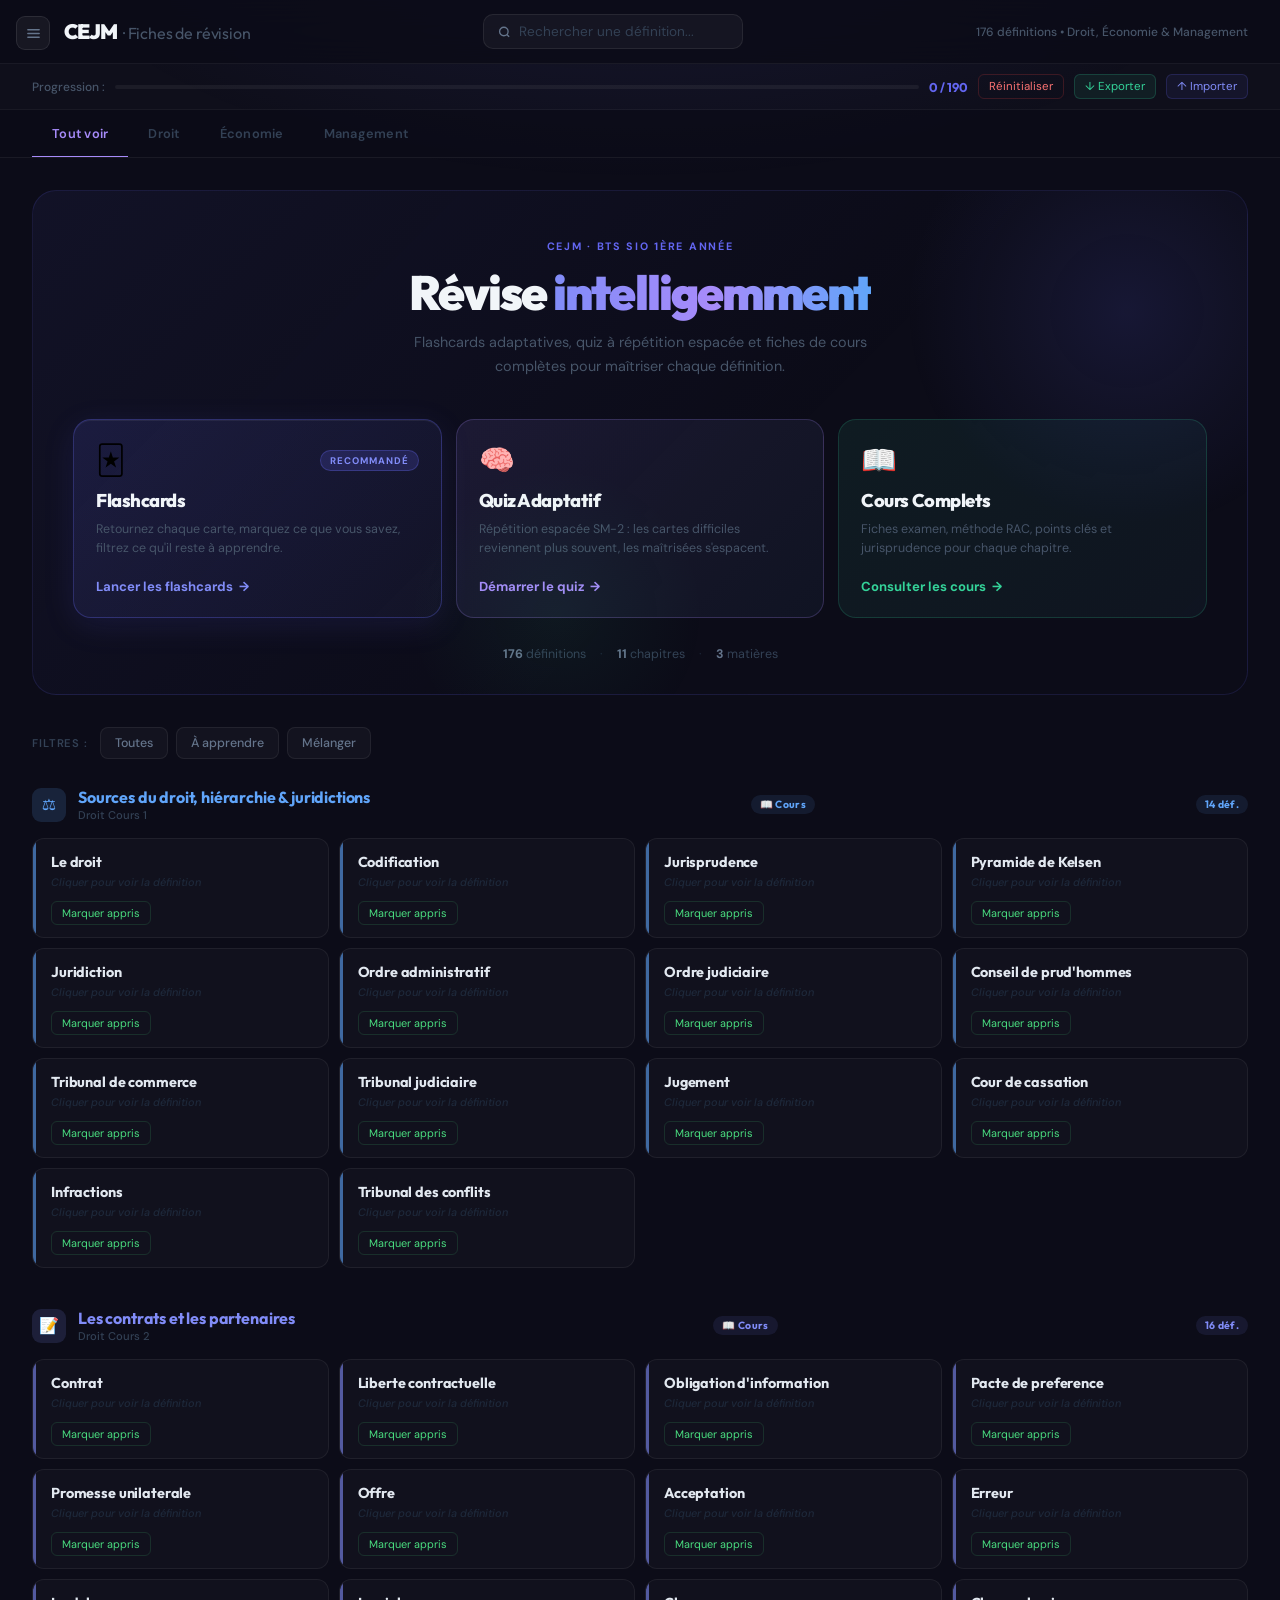
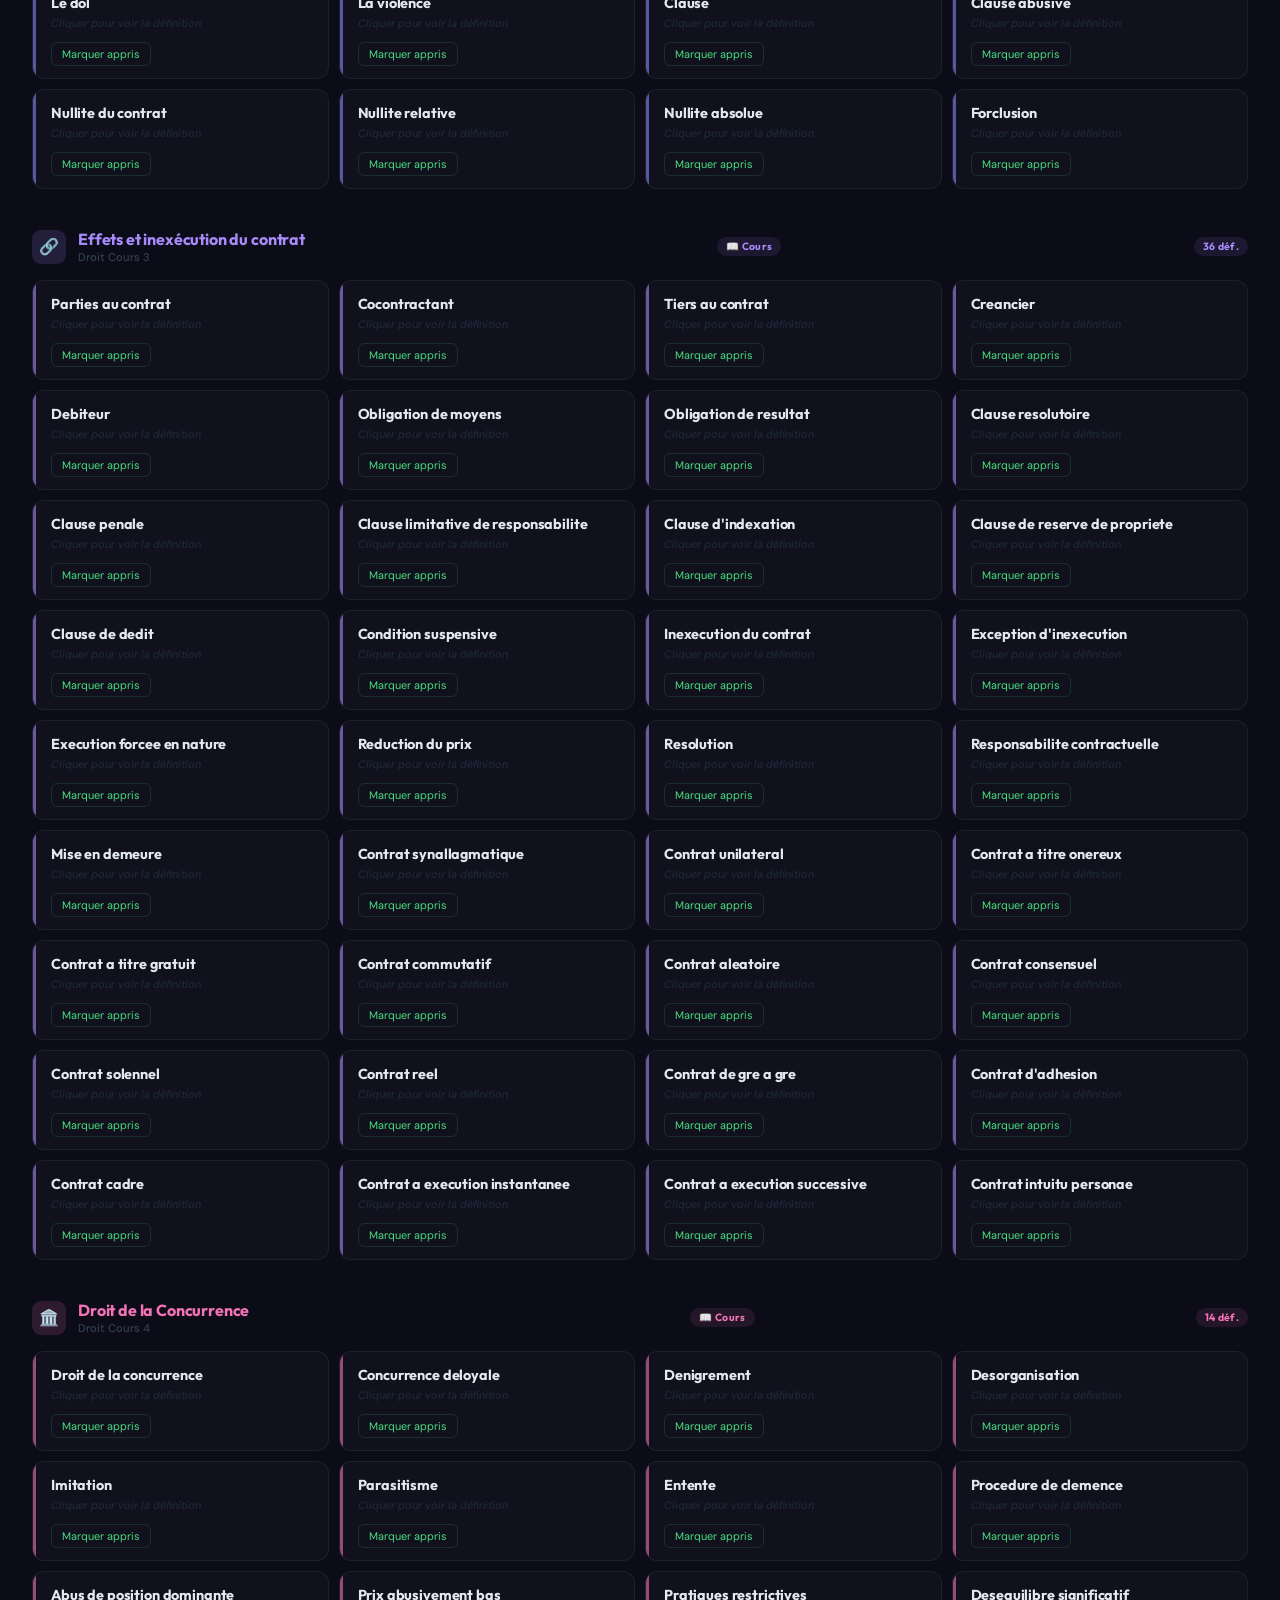
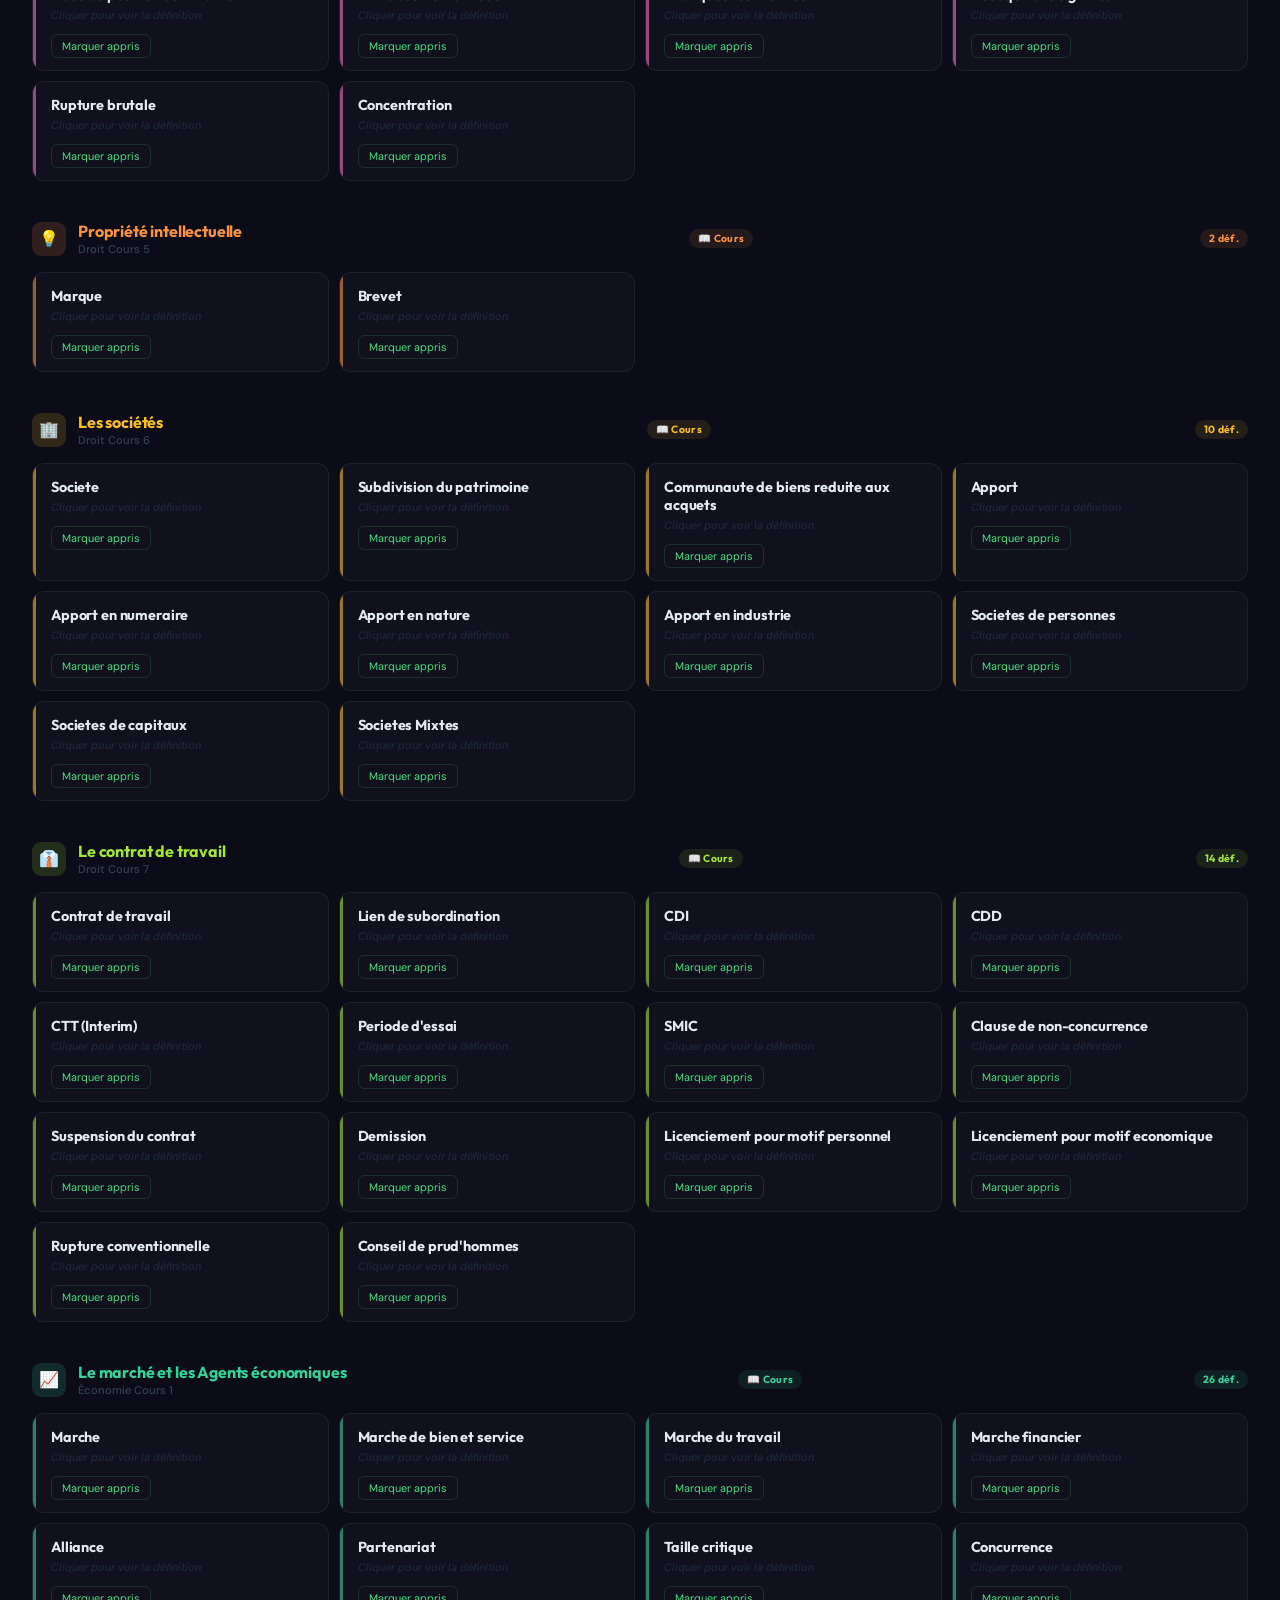
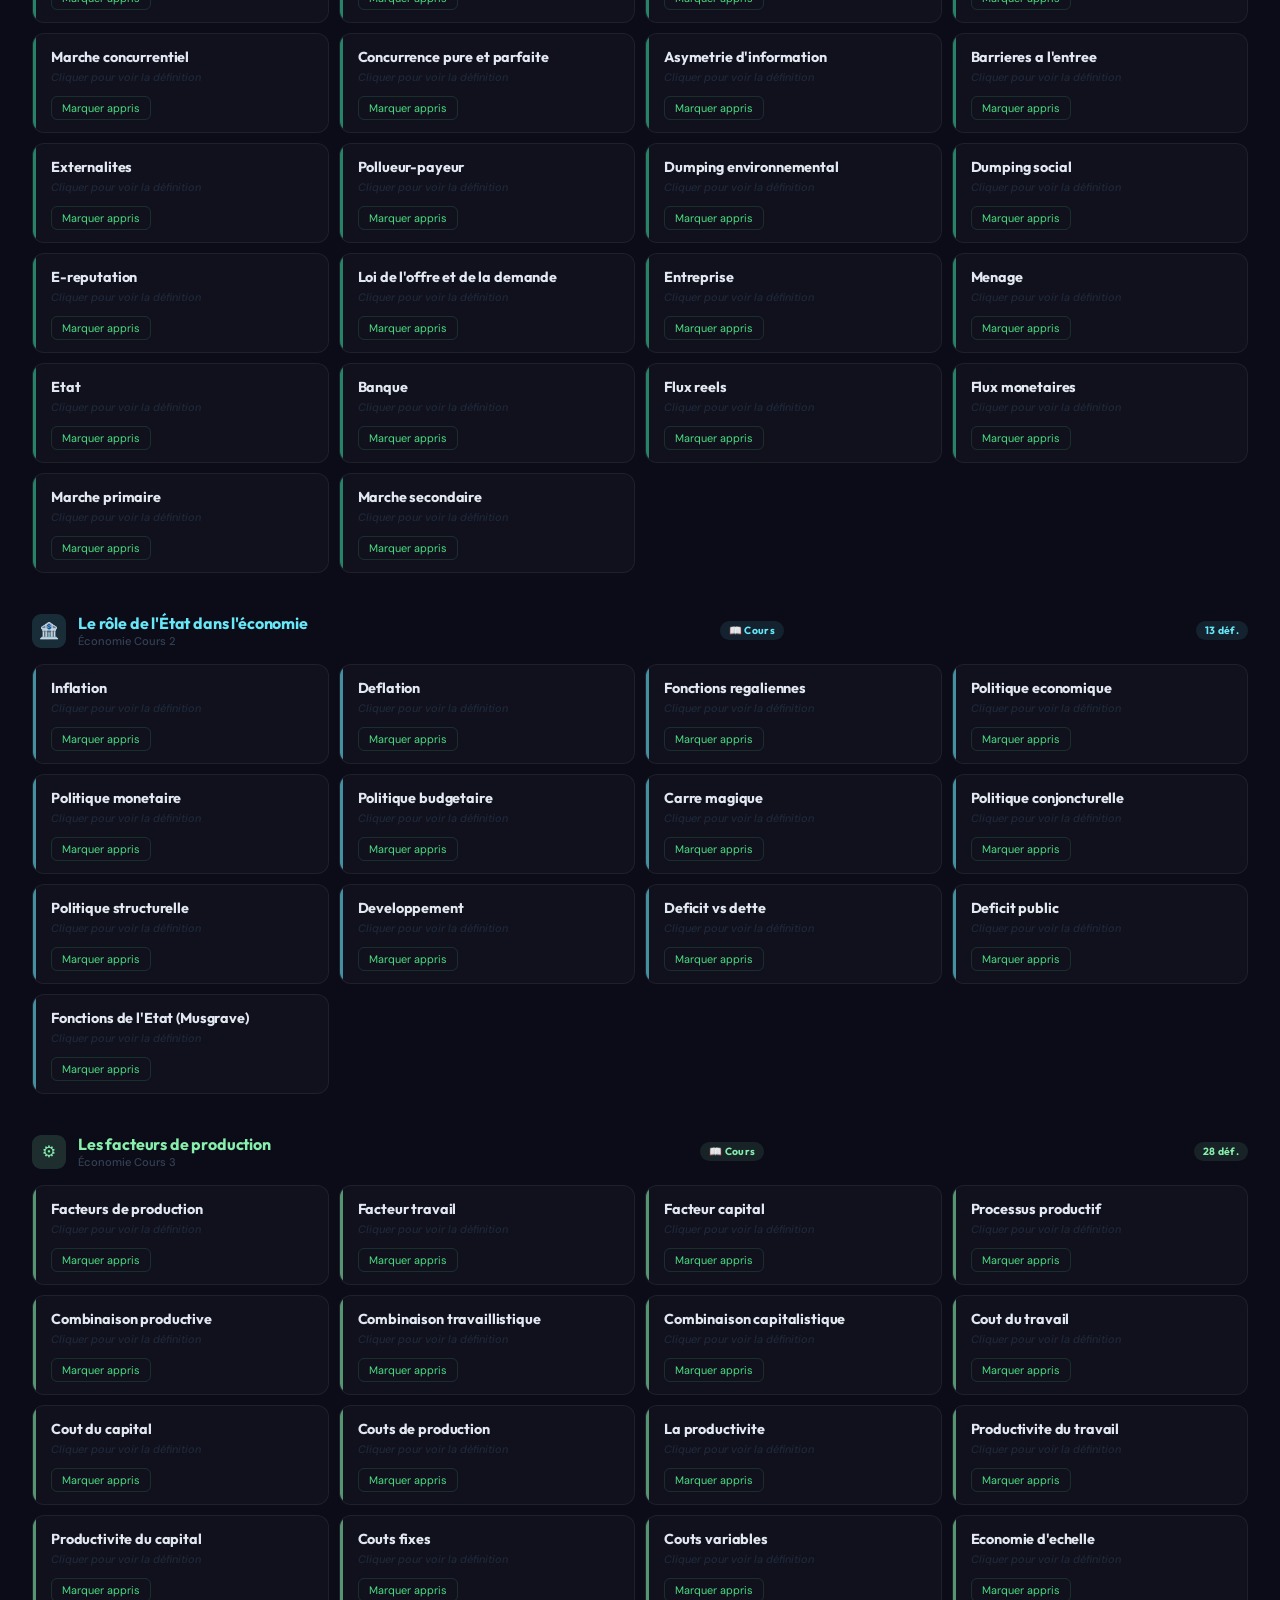
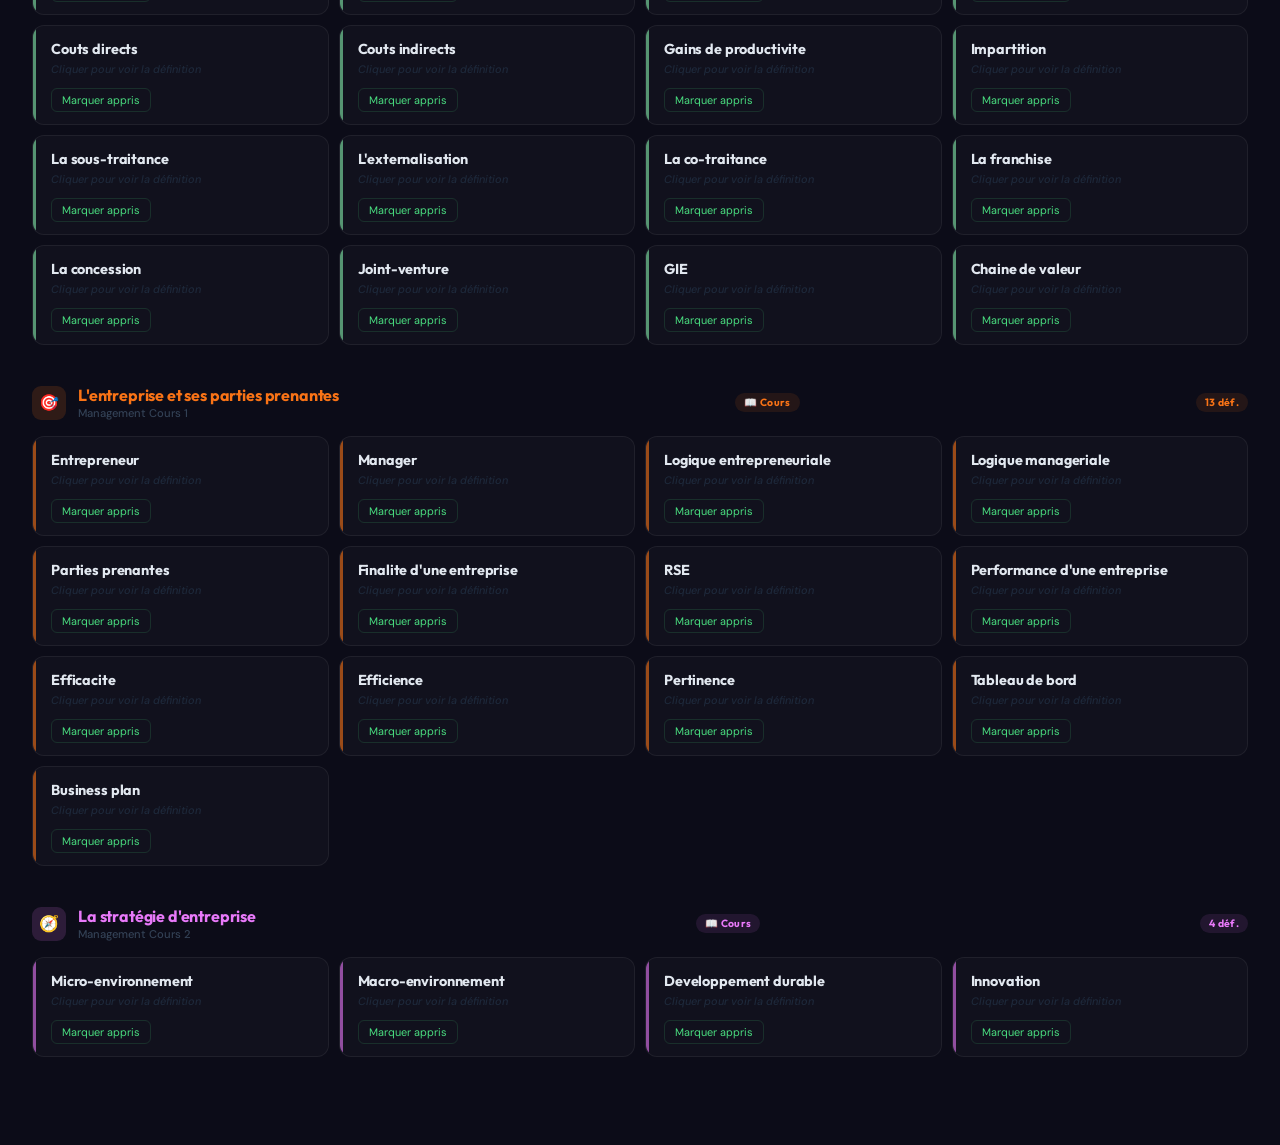
==== commit 574b8b60: "mise a jour !" ====
--- a/index.html
+++ b/index.html
@@ -79,39 +79,49 @@
   <div id="mainContent">
 
     <!-- HERO -->
-    <div class="fc-hero">
-      <div class="fc-hero-text">
-        <div class="fc-hero-eyebrow">Méthode recommandée</div>
-        <div class="fc-hero-title">Mode Flashcard</div>
-        <div class="fc-hero-sub">Retournez chaque carte pour découvrir la définition.<br>Marquez ce que vous savez, filtrez ce qu'il reste à apprendre.</div>
-        <div class="fc-hero-stats">
-          <div class="fc-hero-stat">
-            <div class="fc-hero-stat-num">176</div>
-            <div class="fc-hero-stat-label">définitions</div>
+    <div class="hero">
+      <div class="hero-top">
+        <div class="hero-eyebrow">CEJM · BTS SIO 1ère année</div>
+        <div class="hero-title">Révise <span class="hero-accent">intelligemment</span></div>
+        <div class="hero-sub">Flashcards adaptatives, quiz à répétition espacée et fiches de cours complètes pour maîtriser chaque définition.</div>
+      </div>
+      <div class="hero-modes">
+
+        <button class="hero-mode hero-mode-fc" onclick="startFlashcard()">
+          <div class="hero-mode-top">
+            <span class="hero-mode-icon">🃏</span>
+            <span class="hero-mode-tag">Recommandé</span>
           </div>
-          <div class="fc-hero-stat">
-            <div class="fc-hero-stat-num">11</div>
-            <div class="fc-hero-stat-label">chapitres</div>
+          <div class="hero-mode-title">Flashcards</div>
+          <div class="hero-mode-desc">Retournez chaque carte, marquez ce que vous savez, filtrez ce qu'il reste à apprendre.</div>
+          <div class="hero-mode-cta">Lancer les flashcards <span>→</span></div>
+        </button>
+
+        <button class="hero-mode hero-mode-quiz" onclick="startQuiz()">
+          <div class="hero-mode-top">
+            <span class="hero-mode-icon">🧠</span>
           </div>
-          <div class="fc-hero-stat">
-            <div class="fc-hero-stat-num">3</div>
-            <div class="fc-hero-stat-label">matières</div>
+          <div class="hero-mode-title">Quiz Adaptatif</div>
+          <div class="hero-mode-desc">Répétition espacée SM-2 : les cartes difficiles reviennent plus souvent, les maîtrisées s'espacent.</div>
+          <div class="hero-mode-cta">Démarrer le quiz <span>→</span></div>
+        </button>
+
+        <a href="cours.html" class="hero-mode hero-mode-cours" style="text-decoration:none">
+          <div class="hero-mode-top">
+            <span class="hero-mode-icon">📖</span>
           </div>
-        </div>
-      </div>
-      <div class="fc-hero-actions">
-        <button class="fc-hero-btn fc-hero-btn-primary" onclick="startFlashcard()">
-          <svg width="16" height="16" viewBox="0 0 24 24" fill="none" stroke="currentColor" stroke-width="2.5" stroke-linecap="round" stroke-linejoin="round"><rect x="2" y="4" width="20" height="16" rx="3"/><path d="M12 9v6m-3-3h6"/></svg>
-          Lancer les flashcards
-        </button>
-        <button class="fc-hero-btn fc-hero-btn-secondary" onclick="startQuiz()">
-          <svg width="14" height="14" viewBox="0 0 24 24" fill="none" stroke="currentColor" stroke-width="2.5" stroke-linecap="round" stroke-linejoin="round"><circle cx="12" cy="12" r="10"/><path d="M9.09 9a3 3 0 0 1 5.83 1c0 2-3 3-3 3"/><path d="M12 17h.01"/></svg>
-          Mode Quiz
-        </button>
-        <a href="cours.html" class="fc-hero-btn" style="text-decoration:none;background:rgba(52,211,153,0.07);border:1px solid rgba(52,211,153,0.2);color:#34d399;">
-          <svg width="14" height="14" viewBox="0 0 24 24" fill="none" stroke="currentColor" stroke-width="2.5" stroke-linecap="round" stroke-linejoin="round"><path d="M2 3h6a4 4 0 0 1 4 4v14a3 3 0 0 0-3-3H2z"/><path d="M22 3h-6a4 4 0 0 0-4 4v14a3 3 0 0 1 3-3h7z"/></svg>
-          Consulter les cours
+          <div class="hero-mode-title">Cours Complets</div>
+          <div class="hero-mode-desc">Fiches examen, méthode RAC, points clés et jurisprudence pour chaque chapitre.</div>
+          <div class="hero-mode-cta">Consulter les cours <span>→</span></div>
         </a>
+
+      </div>
+      <div class="hero-stats">
+        <span><strong>176</strong> définitions</span>
+        <span class="hero-stats-sep">·</span>
+        <span><strong>11</strong> chapitres</span>
+        <span class="hero-stats-sep">·</span>
+        <span><strong>3</strong> matières</span>
       </div>
     </div>
 
@@ -205,6 +215,20 @@
         <span class="section-badge" style="background:rgba(251,191,36,0.1);color:#fbbf24;">10 déf.</span>
       </div>
       <div class="cards-grid" id="grid-droit-c6"></div>
+    </div>
+
+    <!-- DROIT C7 -->
+    <div class="section-group" id="group-droit-c7">
+      <div class="section-header">
+        <div class="section-icon" style="background:rgba(163,230,53,0.15);color:#a3e635;">👔</div>
+        <div>
+          <div class="section-title" style="color:#a3e635;">Le contrat de travail</div>
+          <div class="section-sub">Droit Cours 7</div>
+        </div>
+        <a href="cours.html?ch=droit-c7" class="section-badge" style="background:rgba(163,230,53,0.1);color:#a3e635;text-decoration:none;">📖 Cours</a>
+        <span class="section-badge" style="background:rgba(163,230,53,0.1);color:#a3e635;">14 déf.</span>
+      </div>
+      <div class="cards-grid" id="grid-droit-c7"></div>
     </div>
 
     <!-- ECO C1 -->
@@ -298,22 +322,70 @@
 
 <!-- QUIZ -->
 <div class="quiz-overlay" id="quizOverlay">
-  <button class="quiz-close-btn" onclick="closeQuiz()">Fermer le Quiz</button>
-  <div class="quiz-box">
-    <div id="quizQuestions">
-      <div class="quiz-counter" id="quizCounter"></div>
-      <div class="quiz-question" id="quizQuestion"></div>
-      <div class="quiz-options" id="quizOptions"></div>
-      <button class="quiz-skip" onclick="nextQuestion()">Passer</button>
-    </div>
-    <div class="quiz-result" id="quizResult">
-      <div class="quiz-score" id="quizScore"></div>
-      <div class="quiz-result-label" id="quizResultLabel"></div>
-      <div class="quiz-result-btns">
-        <button class="btn-primary" onclick="restartQuiz()">Recommencer</button>
-        <button class="btn-secondary" onclick="closeQuiz()">Retour</button>
-      </div>
-    </div>
+  <button class="quiz-close-btn" onclick="closeQuiz()">✕ Fermer</button>
+  <div class="quiz-layout">
+
+    <!-- Contenu principal -->
+    <div class="quiz-box">
+
+      <!-- Écran intro -->
+      <div id="quizIntro">
+        <div class="quiz-intro-title">🧠 Quiz Adaptatif</div>
+        <div class="quiz-intro-subtitle">Les cartes ratées reviennent plus tôt — les maîtrisées s'espacent</div>
+        <div class="quiz-stats-grid" id="quizIntroStats"></div>
+        <div class="quiz-intro-progress-wrap">
+          <div class="quiz-intro-progress-bar"><div id="quizIntroFill"></div></div>
+          <div class="quiz-intro-label" id="quizIntroLabel"></div>
+        </div>
+        <div class="quiz-intro-btns">
+          <button class="btn-primary" id="quizLaunchBtn" onclick="launchSession()">Démarrer</button>
+          <button class="btn-ghost" onclick="resetQuizProgress()">Réinitialiser</button>
+        </div>
+      </div>
+
+      <!-- Questions -->
+      <div id="quizQuestions" style="display:none">
+        <div class="quiz-top-row">
+          <div class="quiz-counter" id="quizCounter"></div>
+          <div class="quiz-card-badge" id="quizCardBadge"></div>
+        </div>
+        <div class="quiz-progress-bar"><div id="quizProgressFill"></div></div>
+        <div class="quiz-cat-label" id="quizCatLabel"></div>
+        <div class="quiz-question" id="quizQuestion"></div>
+        <div class="quiz-options" id="quizOptions"></div>
+        <button class="quiz-skip" onclick="nextQuestion()">Passer →</button>
+      </div>
+
+      <!-- Résultat -->
+      <div class="quiz-result" id="quizResult">
+        <div class="quiz-score" id="quizScore"></div>
+        <div class="quiz-result-label" id="quizResultLabel"></div>
+        <div class="quiz-result-breakdown" id="quizResultBreakdown"></div>
+        <div class="quiz-result-btns">
+          <button class="btn-primary" onclick="restartQuiz()">Nouvelle session</button>
+          <button class="btn-secondary" onclick="closeQuiz()">Retour</button>
+        </div>
+      </div>
+
+    </div>
+
+    <!-- Tableau de bord -->
+    <div class="quiz-dashboard" id="quizDashboard">
+      <div class="qdb-title">📊 Tableau de bord</div>
+      <div class="qdb-pct-wrap">
+        <div class="qdb-pct" id="qdbPct">0%</div>
+        <div class="qdb-pct-label">mémorisé</div>
+      </div>
+      <div class="qdb-bar-wrap"><div class="qdb-bar-fill" id="qdbBarFill"></div></div>
+      <div class="qdb-detail" id="qdbDetail">Commence le quiz pour voir ta progression</div>
+      <div class="qdb-divider"></div>
+      <div class="qdb-section-title">Par matière</div>
+      <div id="qdbSubjects"></div>
+      <div class="qdb-divider"></div>
+      <div class="qdb-section-title">Répartition</div>
+      <div id="qdbLevels"></div>
+    </div>
+
   </div>
 </div>
 
--- a/css/style.css
+++ b/css/style.css
@@ -286,23 +286,37 @@
 .toast { position: fixed; bottom: 24px; left: 50%; transform: translateX(-50%) translateY(20px); background: #1e293b; border: 1px solid rgba(255,255,255,0.1); color: #e2e8f0; padding: 10px 20px; border-radius: 10px; font-size: 0.82rem; font-family: 'DM Sans', sans-serif; z-index: 9999; opacity: 0; transition: all 0.3s; pointer-events: none; white-space: nowrap; }
 .toast.show { opacity: 1; transform: translateX(-50%) translateY(0); }
 
-/* ── HERO FLASHCARD ─────────────────────────────────────── */
-.fc-hero { background: linear-gradient(135deg, rgba(99,102,241,0.08) 0%, rgba(52,211,153,0.06) 50%, rgba(96,165,250,0.08) 100%); border: 1px solid rgba(99,102,241,0.2); border-radius: 20px; padding: 36px 40px; margin-bottom: 32px; display: flex; align-items: center; justify-content: space-between; gap: 32px; position: relative; overflow: hidden; }
-.fc-hero::before { content: ''; position: absolute; top: -60px; right: -60px; width: 300px; height: 300px; background: radial-gradient(circle, rgba(99,102,241,0.15) 0%, transparent 70%); pointer-events: none; }
-.fc-hero-text { flex: 1; }
-.fc-hero-eyebrow { font-size: 0.65rem; font-weight: 700; letter-spacing: 0.15em; text-transform: uppercase; color: #6366f1; margin-bottom: 10px; }
-.fc-hero-title { font-family: 'Outfit', sans-serif; font-size: clamp(1.6rem, 3vw, 2.2rem); font-weight: 900; letter-spacing: -0.03em; color: #f1f5f9; line-height: 1.1; margin-bottom: 10px; }
-.fc-hero-sub { font-size: 0.85rem; color: #64748b; line-height: 1.6; }
-.fc-hero-actions { display: flex; flex-direction: column; gap: 10px; flex-shrink: 0; }
-.fc-hero-btn { padding: 14px 28px; border-radius: 12px; font-size: 0.9rem; font-weight: 700; cursor: pointer; transition: all 0.25s; font-family: 'Outfit', sans-serif; letter-spacing: -0.01em; white-space: nowrap; display: flex; align-items: center; gap: 8px; justify-content: center; }
-.fc-hero-btn-primary { background: linear-gradient(135deg, #6366f1, #818cf8); border: none; color: white; box-shadow: 0 8px 24px rgba(99,102,241,0.35), inset 0 1px 0 rgba(255,255,255,0.15); }
-.fc-hero-btn-primary:hover { transform: translateY(-2px); box-shadow: 0 12px 32px rgba(99,102,241,0.5), inset 0 1px 0 rgba(255,255,255,0.15); }
-.fc-hero-btn-secondary { background: rgba(255,255,255,0.05); border: 1px solid rgba(255,255,255,0.1); color: #94a3b8; }
-.fc-hero-btn-secondary:hover { background: rgba(255,255,255,0.1); color: #e2e8f0; border-color: rgba(255,255,255,0.2); }
-.fc-hero-stats { display: flex; gap: 24px; margin-top: 20px; }
-.fc-hero-stat { display: flex; flex-direction: column; gap: 2px; }
-.fc-hero-stat-num { font-family: 'Outfit', sans-serif; font-size: 1.5rem; font-weight: 800; color: #f1f5f9; line-height: 1; }
-.fc-hero-stat-label { font-size: 0.7rem; color: #475569; font-weight: 500; }
+/* ── HERO ───────────────────────────────────────────────── */
+.hero { position: relative; overflow: hidden; background: linear-gradient(135deg, rgba(99,102,241,0.07) 0%, rgba(15,15,30,0) 60%); border: 1px solid rgba(99,102,241,0.15); border-radius: 24px; padding: 48px 40px 32px; margin-bottom: 32px; }
+.hero::before { content: ''; position: absolute; top: -120px; right: -120px; width: 480px; height: 480px; background: radial-gradient(circle, rgba(99,102,241,0.13) 0%, transparent 65%); pointer-events: none; }
+.hero::after { content: ''; position: absolute; bottom: -80px; left: 30%; width: 320px; height: 320px; background: radial-gradient(circle, rgba(52,211,153,0.06) 0%, transparent 65%); pointer-events: none; }
+.hero-top { text-align: center; margin-bottom: 40px; position: relative; }
+.hero-eyebrow { font-size: 0.67rem; font-weight: 700; letter-spacing: 0.16em; text-transform: uppercase; color: #6366f1; margin-bottom: 14px; }
+.hero-title { font-family: 'Outfit', sans-serif; font-size: clamp(2rem, 4.5vw, 3rem); font-weight: 900; letter-spacing: -0.04em; color: #f1f5f9; line-height: 1.05; margin-bottom: 14px; }
+.hero-accent { background: linear-gradient(90deg, #818cf8, #a78bfa, #60a5fa); -webkit-background-clip: text; -webkit-text-fill-color: transparent; background-clip: text; }
+.hero-sub { font-size: 0.9rem; color: #475569; line-height: 1.65; max-width: 500px; margin: 0 auto; }
+.hero-modes { display: grid; grid-template-columns: repeat(3, 1fr); gap: 14px; margin-bottom: 28px; position: relative; }
+.hero-mode { position: relative; padding: 26px 22px 22px; border-radius: 18px; border: 1px solid rgba(255,255,255,0.07); background: rgba(255,255,255,0.025); cursor: pointer; transition: transform 0.22s ease, box-shadow 0.22s ease, border-color 0.22s ease, background 0.22s ease; text-align: left; font-family: inherit; display: block; }
+.hero-mode:hover { transform: translateY(-5px); }
+.hero-mode-top { display: flex; align-items: center; justify-content: space-between; margin-bottom: 14px; }
+.hero-mode-icon { font-size: 1.8rem; line-height: 1; }
+.hero-mode-tag { font-size: 0.6rem; font-weight: 700; letter-spacing: 0.1em; text-transform: uppercase; background: rgba(99,102,241,0.18); color: #818cf8; padding: 3px 9px; border-radius: 999px; border: 1px solid rgba(99,102,241,0.3); }
+.hero-mode-title { font-family: 'Outfit', sans-serif; font-size: 1.15rem; font-weight: 800; color: #f1f5f9; letter-spacing: -0.025em; margin-bottom: 8px; }
+.hero-mode-desc { font-size: 0.78rem; color: #475569; line-height: 1.55; margin-bottom: 20px; font-family: 'DM Sans', sans-serif; }
+.hero-mode-cta { font-size: 0.82rem; font-weight: 700; display: flex; align-items: center; gap: 6px; transition: gap 0.2s; }
+.hero-mode:hover .hero-mode-cta { gap: 10px; }
+.hero-mode-fc { background: linear-gradient(135deg, rgba(99,102,241,0.14), rgba(129,140,248,0.06)); border-color: rgba(99,102,241,0.3); box-shadow: 0 8px 32px rgba(99,102,241,0.12), inset 0 1px 0 rgba(255,255,255,0.06); }
+.hero-mode-fc:hover { background: linear-gradient(135deg, rgba(99,102,241,0.22), rgba(129,140,248,0.12)); border-color: rgba(99,102,241,0.5); box-shadow: 0 16px 48px rgba(99,102,241,0.22); }
+.hero-mode-fc .hero-mode-cta { color: #818cf8; }
+.hero-mode-quiz { background: linear-gradient(135deg, rgba(167,139,250,0.1), rgba(96,165,250,0.05)); border-color: rgba(167,139,250,0.22); }
+.hero-mode-quiz:hover { border-color: rgba(167,139,250,0.4); background: linear-gradient(135deg, rgba(167,139,250,0.17), rgba(96,165,250,0.09)); box-shadow: 0 12px 40px rgba(167,139,250,0.15); }
+.hero-mode-quiz .hero-mode-cta { color: #a78bfa; }
+.hero-mode-cours { background: linear-gradient(135deg, rgba(52,211,153,0.08), rgba(103,232,249,0.04)); border-color: rgba(52,211,153,0.18); }
+.hero-mode-cours:hover { border-color: rgba(52,211,153,0.35); background: linear-gradient(135deg, rgba(52,211,153,0.14), rgba(103,232,249,0.07)); box-shadow: 0 12px 40px rgba(52,211,153,0.12); }
+.hero-mode-cours .hero-mode-cta { color: #34d399; }
+.hero-stats { display: flex; align-items: center; justify-content: center; gap: 14px; font-size: 0.78rem; color: #334155; position: relative; }
+.hero-stats strong { color: #64748b; font-weight: 700; }
+.hero-stats-sep { color: #1e293b; }
 
 /* ── TOOLBAR ────────────────────────────────────────────── */
 .toolbar { display: flex; gap: 8px; margin-bottom: 28px; align-items: center; flex-wrap: wrap; }
@@ -357,9 +371,10 @@
 .modal-learned-btn:hover { background: rgba(74,222,128,0.08); }
 
 /* ── QUIZ ───────────────────────────────────────────────── */
-.quiz-overlay { display: none; position: fixed; inset: 0; background: #0c0c18; z-index: 500; align-items: center; justify-content: center; }
+.quiz-overlay { display: none; position: fixed; inset: 0; background: #0c0c18; z-index: 500; align-items: center; justify-content: center; overflow-y: auto; padding: 60px 20px; }
 .quiz-overlay.open { display: flex; }
-.quiz-box { width: min(600px, 90vw); padding: 40px; background: rgba(255,255,255,0.02); border: 1px solid rgba(255,255,255,0.06); border-radius: 24px; }
+.quiz-layout { display: flex; gap: 20px; align-items: flex-start; width: min(900px, 94vw); }
+.quiz-box { flex: 1; min-width: 0; padding: 40px; background: rgba(255,255,255,0.02); border: 1px solid rgba(255,255,255,0.06); border-radius: 24px; }
 .quiz-counter { font-size: 0.75rem; color: #475569; font-weight: 600; margin-bottom: 20px; letter-spacing: 0.05em; font-family: 'DM Sans', sans-serif; }
 .quiz-question { font-family: 'Outfit', sans-serif; font-size: clamp(1.3rem, 3vw, 1.7rem); font-weight: 800; color: #f1f5f9; margin-bottom: 24px; letter-spacing: -0.02em; line-height: 1.2; }
 .quiz-options { display: grid; grid-template-columns: 1fr 1fr; gap: 10px; margin-bottom: 20px; }
@@ -377,6 +392,61 @@
 .quiz-score { font-family: 'Outfit', sans-serif; font-size: 4.5rem; font-weight: 900; background: linear-gradient(90deg, #a78bfa, #60a5fa); -webkit-background-clip: text; -webkit-text-fill-color: transparent; background-clip: text; margin-bottom: 8px; }
 .quiz-result-label { color: #64748b; margin-bottom: 28px; font-size: 0.9rem; }
 .quiz-result-btns { display: flex; gap: 10px; justify-content: center; }
+
+/* ── QUIZ DASHBOARD (panneau droit) ───────────────── */
+.quiz-dashboard { width: 210px; flex-shrink: 0; background: rgba(255,255,255,0.02); border: 1px solid rgba(255,255,255,0.06); border-radius: 20px; padding: 20px; position: sticky; top: 20px; }
+.qdb-title { font-size: 0.68rem; font-weight: 700; color: #334155; text-transform: uppercase; letter-spacing: 0.09em; margin-bottom: 16px; }
+.qdb-pct-wrap { display: flex; align-items: baseline; gap: 6px; margin-bottom: 8px; }
+.qdb-pct { font-family: 'Outfit', sans-serif; font-size: 2.6rem; font-weight: 900; line-height: 1; transition: color 0.4s; }
+.qdb-pct-label { font-size: 0.72rem; color: #475569; }
+.qdb-bar-wrap { height: 5px; background: rgba(255,255,255,0.06); border-radius: 999px; overflow: hidden; margin-bottom: 8px; }
+.qdb-bar-fill { height: 100%; border-radius: 999px; transition: width 0.6s ease, background 0.6s; width: 0; }
+.qdb-detail { font-size: 0.62rem; color: #334155; margin-bottom: 4px; line-height: 1.6; }
+.qdb-divider { height: 1px; background: rgba(255,255,255,0.05); margin: 14px 0; }
+.qdb-section-title { font-size: 0.6rem; font-weight: 700; color: #1e293b; text-transform: uppercase; letter-spacing: 0.09em; margin-bottom: 10px; }
+.qdb-subj-row { display: flex; align-items: center; gap: 7px; margin-bottom: 9px; }
+.qdb-subj-name { font-size: 0.65rem; font-weight: 700; width: 32px; flex-shrink: 0; }
+.qdb-subj-bar { flex: 1; height: 4px; background: rgba(255,255,255,0.06); border-radius: 999px; overflow: hidden; }
+.qdb-subj-pct { font-size: 0.62rem; font-weight: 700; width: 26px; text-align: right; flex-shrink: 0; }
+.qdb-level-row { display: flex; align-items: center; gap: 7px; margin-bottom: 7px; }
+.qdb-level-dot { width: 6px; height: 6px; border-radius: 50%; flex-shrink: 0; }
+.qdb-level-label { font-size: 0.62rem; color: #475569; flex: 1; min-width: 0; }
+.qdb-level-bar { width: 36px; height: 3px; background: rgba(255,255,255,0.06); border-radius: 999px; overflow: hidden; flex-shrink: 0; }
+.qdb-level-count { font-size: 0.62rem; font-weight: 700; width: 22px; text-align: right; flex-shrink: 0; }
+
+/* ── QUIZ INTRO ───────────────────────────────────────────── */
+.quiz-intro-title { font-family: 'Outfit', sans-serif; font-size: 1.65rem; font-weight: 800; color: #f1f5f9; letter-spacing: -0.02em; margin-bottom: 4px; }
+.quiz-intro-subtitle { font-size: 0.8rem; color: #475569; margin-bottom: 22px; }
+.quiz-stats-grid { display: grid; grid-template-columns: repeat(4, 1fr); gap: 10px; margin-bottom: 20px; }
+.qstat { background: rgba(255,255,255,0.03); border: 1px solid rgba(255,255,255,0.07); border-radius: 12px; padding: 14px 6px; text-align: center; }
+.qstat-n { display: block; font-family: 'Outfit', sans-serif; font-size: 1.8rem; font-weight: 800; line-height: 1; }
+.qstat-l { display: block; font-size: 0.62rem; color: #475569; margin-top: 5px; text-transform: uppercase; letter-spacing: 0.07em; }
+.qstat-due     .qstat-n { color: #fb923c; }
+.qstat-new     .qstat-n { color: #94a3b8; }
+.qstat-learning .qstat-n { color: #67e8f9; }
+.qstat-mastered .qstat-n { color: #a78bfa; }
+.quiz-intro-progress-wrap { margin-bottom: 24px; }
+.quiz-intro-progress-bar { height: 6px; background: rgba(255,255,255,0.06); border-radius: 999px; overflow: hidden; margin-bottom: 8px; }
+.quiz-intro-progress-bar > div { height: 100%; background: linear-gradient(90deg, #6366f1, #a78bfa); border-radius: 999px; transition: width 0.5s ease; }
+.quiz-intro-label { font-size: 0.72rem; color: #475569; text-align: right; }
+.quiz-intro-btns { display: flex; gap: 10px; }
+.btn-ghost { padding: 12px 20px; border-radius: 10px; background: none; border: 1px solid rgba(255,255,255,0.08); color: #475569; font-size: 0.82rem; cursor: pointer; transition: all 0.2s; font-family: 'DM Sans', sans-serif; }
+.btn-ghost:hover { background: rgba(255,255,255,0.05); color: #64748b; }
+
+/* ── QUIZ TOP ROW + BADGES ────────────────────────────────── */
+.quiz-top-row { display: flex; align-items: center; justify-content: space-between; margin-bottom: 10px; }
+.quiz-card-badge { font-size: 0.65rem; font-weight: 700; padding: 3px 10px; border-radius: 999px; border: 1px solid; text-transform: uppercase; letter-spacing: 0.07em; }
+.quiz-progress-bar { height: 3px; background: rgba(255,255,255,0.06); border-radius: 999px; overflow: hidden; margin-bottom: 20px; }
+.quiz-progress-bar > div { height: 100%; background: linear-gradient(90deg, #6366f1, #a78bfa); border-radius: 999px; transition: width 0.4s ease; }
+.quiz-cat-label { font-size: 0.65rem; font-weight: 700; letter-spacing: 0.09em; margin-bottom: 10px; opacity: 0.7; }
+
+/* ── QUIZ RESULT BREAKDOWN ───────────────────────────────── */
+.quiz-result-breakdown { display: flex; gap: 12px; justify-content: center; margin-bottom: 24px; }
+.qrb-item { background: rgba(255,255,255,0.03); border: 1px solid rgba(255,255,255,0.07); border-radius: 12px; padding: 14px 18px; text-align: center; min-width: 76px; }
+.qrb-item span { display: block; font-family: 'Outfit', sans-serif; font-size: 2rem; font-weight: 800; color: #818cf8; line-height: 1; }
+.qrb-item.qrb-mastered span { color: #a78bfa; }
+.qrb-item small { display: block; font-size: 0.62rem; color: #475569; margin-top: 4px; text-transform: uppercase; letter-spacing: 0.06em; }
+
 .btn-primary { padding: 12px 24px; border-radius: 10px; background: linear-gradient(135deg, #6366f1, #818cf8); border: none; color: white; font-size: 0.875rem; font-weight: 700; cursor: pointer; transition: opacity 0.2s; font-family: 'Outfit', sans-serif; }
 .btn-primary:hover { opacity: 0.85; }
 .btn-secondary { padding: 12px 24px; border-radius: 10px; background: rgba(255,255,255,0.05); border: 1px solid rgba(255,255,255,0.08); color: #64748b; font-size: 0.875rem; cursor: pointer; transition: all 0.2s; font-family: 'DM Sans', sans-serif; }
@@ -427,6 +497,27 @@
 mark { background: rgba(167,139,250,0.35); color: inherit; border-radius: 2px; }
 @keyframes fadeIn { from { opacity:0; transform: translateY(8px); } to { opacity:1; transform: translateY(0); } }
 
+/* ── FICHE EXAMEN ───────────────────────────────────────── */
+.exam-focus-block { background: linear-gradient(135deg, rgba(234,179,8,0.06), rgba(251,146,60,0.06)); border: 1px solid rgba(234,179,8,0.25); border-left: 4px solid #eab308; border-radius: 14px; padding: 24px; margin: 28px 0 8px; }
+.exam-focus-header { display: flex; align-items: center; gap: 14px; margin-bottom: 18px; }
+.exam-focus-icon { font-size: 1.9rem; line-height: 1; }
+.exam-focus-title { font-size: 1.05rem; font-weight: 700; color: #eab308; }
+.exam-focus-subtitle { font-size: 0.78rem; color: #64748b; margin-top: 2px; }
+.exam-section-label { font-size: 0.72rem; font-weight: 700; color: #94a3b8; text-transform: uppercase; letter-spacing: 0.09em; margin: 18px 0 8px; }
+.exam-points-list, .exam-pieges-list { margin: 0; padding: 0; list-style: none; display: flex; flex-direction: column; gap: 4px; }
+.exam-points-list li, .exam-pieges-list li { position: relative; padding: 4px 0 4px 20px; font-size: 0.87rem; line-height: 1.5; }
+.exam-points-list li { color: #cbd5e1; }
+.exam-points-list li::before { content: "◆"; position: absolute; left: 0; color: #eab308; font-size: 0.55rem; top: 8px; }
+.exam-pieges-list li { color: #fca5a5; }
+.exam-pieges-list li::before { content: "⚠"; position: absolute; left: 0; font-size: 0.68rem; top: 5px; }
+.exam-rac-block { background: rgba(0,0,0,0.22); border-radius: 10px; padding: 16px 18px; display: flex; flex-direction: column; gap: 10px; margin: 2px 0; }
+.rac-row { display: flex; gap: 12px; font-size: 0.86rem; line-height: 1.55; color: #cbd5e1; align-items: flex-start; }
+.rac-label { flex-shrink: 0; width: 88px; font-size: 0.68rem; font-weight: 700; text-transform: uppercase; letter-spacing: 0.05em; padding: 3px 6px; border-radius: 5px; text-align: center; margin-top: 1px; }
+.rac-s { background: rgba(99,102,241,0.18); color: #818cf8; }
+.rac-r { background: rgba(52,211,153,0.18); color: #34d399; }
+.rac-a { background: rgba(251,146,60,0.18); color: #fb923c; }
+.rac-c { background: rgba(234,179,8,0.18); color: #eab308; }
+
 /* ── RESPONSIVE ─────────────────────────────────────────── */
 @media (max-width: 640px) {
   header { flex-wrap: wrap; gap: 10px; padding: 12px 16px 12px 56px; }
@@ -435,10 +526,9 @@
   .progress-section { padding: 10px 16px; }
   .tabs { padding: 0 16px; }
   .main { padding: 20px 16px 40px; }
-  .fc-hero { flex-direction: column; padding: 24px 20px; align-items: center; text-align: center; gap: 20px; }
-  .fc-hero-stats { justify-content: center; }
-  .fc-hero-actions { flex-direction: column; width: 100%; }
-  .fc-hero-btn { width: 100%; }
+  .hero { padding: 32px 20px 24px; }
+  .hero-modes { grid-template-columns: 1fr; }
+  .hero-title { font-size: 1.8rem; }
   .cards-grid { grid-template-columns: 1fr; gap: 10px; }
   .quiz-box { padding: 24px 20px; }
   .quiz-options { grid-template-columns: 1fr; gap: 8px; }
